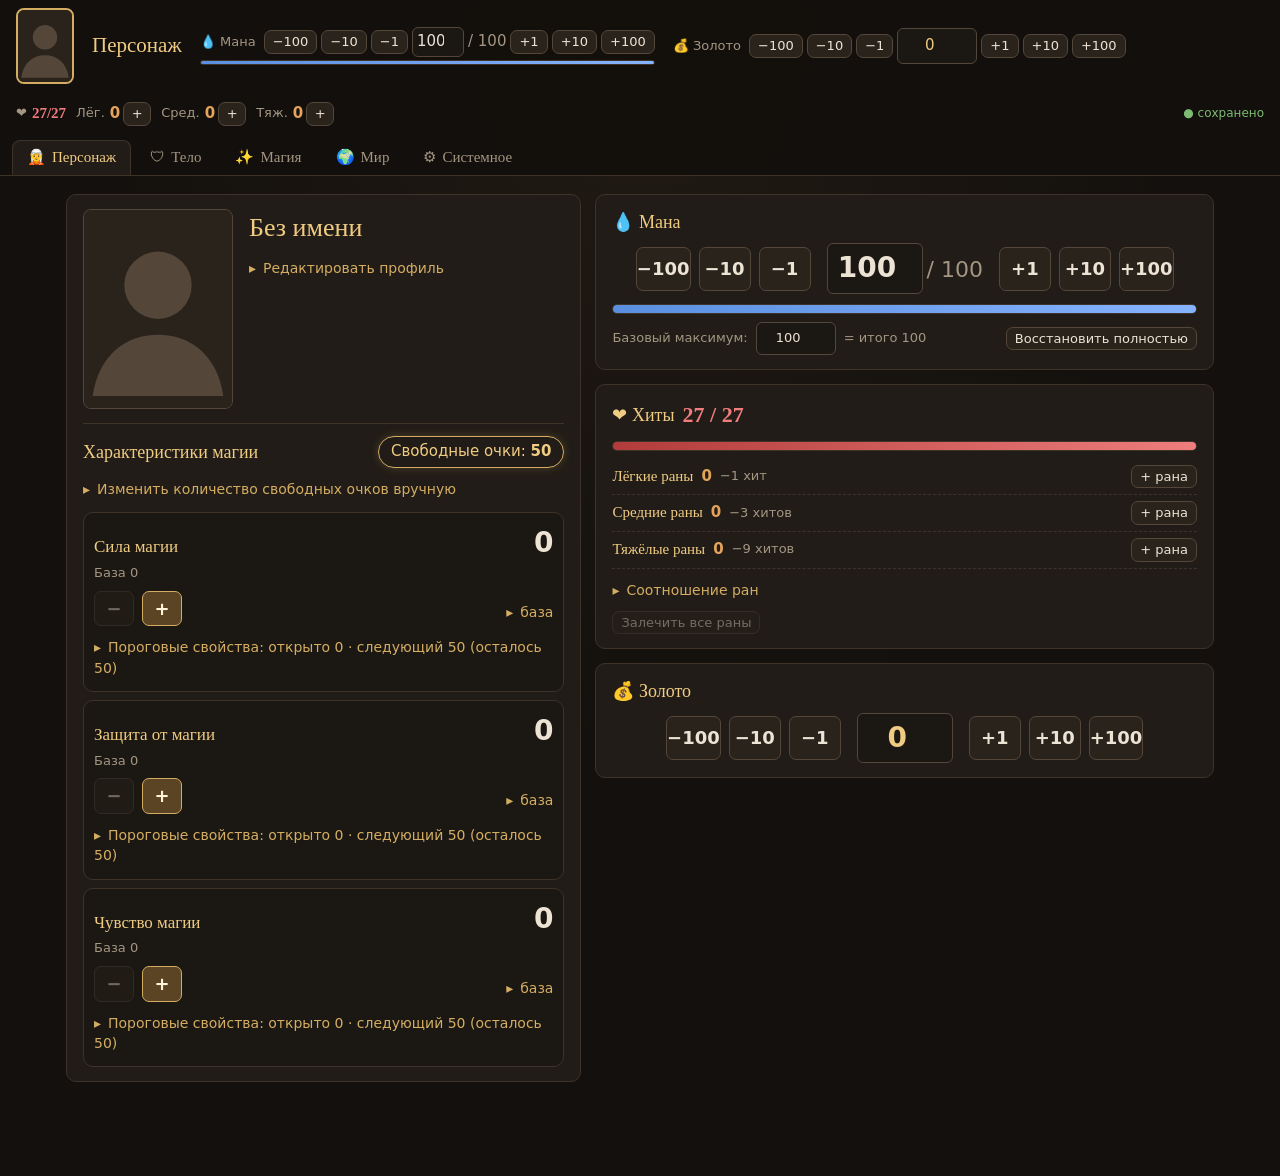
==== MagesGleb/index.html @ f66c2b51 "Add files via upload" ====
<!DOCTYPE html>
<html lang="ru">
<head>
<meta charset="UTF-8">
<meta name="viewport" content="width=device-width, initial-scale=1">
<title>Лист персонажа</title>
<style>
:root{
  --bg:#13100d; --bg2:#1b1713; --panel:#211c17; --panel2:#2a231c; --line:#3d3328; --line2:#54473a;
  --text:#ece3d4; --muted:#a39682; --gold:#d4ad62; --gold2:#f0cc82;
  --danger:#d0614f; --ok:#7dbb72; --mana:#5a8fe0; --mana2:#86b3ff; --lock:#8c7d6a;
  --fire:#e57a3f; --water:#5aa3e6; --earth:#b8925a; --air:#a6cfe0;
  --radius:10px;
}
*{box-sizing:border-box}
html,body{margin:0;background:var(--bg);color:var(--text);font:15px/1.45 "Segoe UI",system-ui,sans-serif}
body{background:radial-gradient(ellipse at top,#221b14 0%,var(--bg) 60%) fixed}
h1,h2,h3,.panel-title,.card-title,.el-name,.brand-name{font-family:Georgia,"Times New Roman",serif}
h2,h3{margin:.2em 0 .4em;color:var(--gold2);font-weight:normal}
a{color:var(--gold2)}
button,input,select,textarea{font:inherit;color:inherit}

/* ---------- top ---------- */
#top{position:sticky;top:0;z-index:20;background:rgba(19,16,13,.96);border-bottom:1px solid var(--line);backdrop-filter:blur(4px)}
#topbar{display:flex;align-items:center;gap:18px;padding:8px 16px;flex-wrap:wrap}
.brand-name{font-size:21px;color:var(--gold2);line-height:1.1}
.brand-sub{font-size:12px;color:var(--muted)}
.mini{display:flex;align-items:center;gap:4px}
.mini .lbl{color:var(--muted);font-size:13px;margin-right:4px}
.mini-mana{flex-direction:column;align-items:stretch;gap:3px}
.mini-mana .row{gap:4px}
.save-dot{margin-left:auto;font-size:12px;color:var(--ok);transition:color .2s}
.save-dot.dirty{color:var(--gold)}
#tabs{display:flex;gap:2px;padding:0 12px;overflow-x:auto;scrollbar-width:thin}
#tabs:empty{display:none}
.nav-groups{display:flex;gap:4px;padding:6px 12px 0;flex-wrap:wrap}
.grp{display:inline-flex;align-items:center;gap:6px;background:none;border:1px solid transparent;border-radius:8px 8px 0 0;padding:6px 14px;color:var(--muted);cursor:pointer;font-size:15px;font-family:Georgia,serif}
.grp:hover{color:var(--text);background:var(--panel)}
.grp.active{color:var(--gold2);background:var(--panel);border-color:var(--line);border-bottom-color:var(--panel)}
.nav-groups.bottom{display:none}
.hdr-compact{display:none}
.tab{background:none;border:none;border-bottom:2px solid transparent;padding:8px 12px;color:var(--muted);cursor:pointer;white-space:nowrap;font-size:14px}
.tab:hover{color:var(--text)}
.tab.active{color:var(--gold2);border-bottom-color:var(--gold)}
.tab .badge{display:inline-block;margin-left:5px;background:var(--panel2);border-radius:9px;padding:0 6px;font-size:11px;color:var(--gold)}

main{max-width:1180px;margin:0 auto;padding:18px 16px 80px}

/* ---------- generic ---------- */
.panel{background:var(--panel);border:1px solid var(--line);border-radius:var(--radius);padding:14px 16px;margin-bottom:14px}
.panel-title{font-size:18px;color:var(--gold2);margin-bottom:8px}
.row{display:flex;align-items:center;gap:8px;flex-wrap:wrap}
.stack{display:flex;flex-direction:column;gap:14px}
.stack>.panel{margin-bottom:0}
.grow{flex:1 1 auto;min-width:0}
.small{font-size:13px}
.muted{color:var(--muted)}
.hint{color:var(--muted);font-size:13.5px;margin:0 0 12px;max-width:900px}
.empty{color:var(--muted);font-style:italic;padding:14px;text-align:center;border:1px dashed var(--line);border-radius:var(--radius)}
.desc{white-space:pre-wrap;margin-top:6px}
.notes{white-space:pre-wrap;margin-top:6px;color:var(--muted);font-size:13.5px}
.lock{color:var(--lock)}
.warn{color:#e3a35a}
.err{color:var(--danger)}

.btn{background:var(--panel2);border:1px solid var(--line2);border-radius:7px;padding:6px 12px;cursor:pointer;transition:background .12s,border-color .12s;line-height:1.2}
.btn:hover:not(:disabled){background:#352c23;border-color:var(--gold)}
.btn:active:not(:disabled){transform:translateY(1px)}
.btn:disabled{opacity:.4;cursor:default}
.btn.primary{background:#5b4423;border-color:var(--gold);color:#fff3da}
.btn.primary:hover:not(:disabled){background:#6f532b}
.btn.ghost{background:transparent}
.btn.danger{color:var(--danger);border-color:#6a3a32}
.btn.danger:hover:not(:disabled){border-color:var(--danger);background:#3a221d}
.btn.small{padding:3px 8px;font-size:13px}
.btn.sq{width:28px;padding:3px 0;text-align:center}
.btn.big{font-size:18px;padding:10px 0;min-width:58px;font-weight:600}
.btn.cast{font-size:15px;padding:9px 18px}
.btn.toggle{font-size:13px}
.btn.toggle.on{background:#2f3d24;border-color:var(--ok);color:#d4f0c8}

input,select,textarea{background:var(--bg2);border:1px solid var(--line2);border-radius:6px;padding:6px 8px;outline:none;max-width:100%}
input:focus,select:focus,textarea:focus{border-color:var(--gold)}
textarea{width:100%;resize:vertical;min-height:60px}
input[type=checkbox]{width:18px;height:18px;accent-color:var(--gold);margin:0;cursor:pointer}
select option:disabled{color:#7a6d5c}
.num{width:80px;text-align:center}
.lvl{display:inline-flex;align-items:center;gap:3px}
.lvl-num{width:52px;padding:3px 4px}
.search{min-width:220px;flex:0 1 320px}
.field{display:flex;flex-direction:column;gap:3px;min-width:0}
.field>.lbl{font-size:12px;color:var(--muted);text-transform:uppercase;letter-spacing:.04em}
.field input:not([type=checkbox]),.field select{width:100%}
.form{display:grid;gap:10px;margin-top:10px}
.grid2{display:grid;grid-template-columns:repeat(auto-fit,minmax(220px,1fr));gap:10px}
.grid3{display:grid;grid-template-columns:repeat(auto-fit,minmax(180px,1fr));gap:10px}
.chk{display:inline-flex;align-items:center;gap:6px;cursor:pointer;user-select:none}
.toolbar{display:flex;gap:10px;align-items:center;flex-wrap:wrap;margin-bottom:12px}

.chips{display:flex;flex-wrap:wrap;gap:5px;margin-top:6px}
.chip{display:inline-block;background:var(--panel2);border:1px solid var(--line);border-radius:12px;padding:1px 9px;font-size:12.5px;white-space:nowrap}
.chip.mod{border-color:#4e6a3e;color:#c4e3b2}
.chip.affix{border-color:#5d4a2c;color:var(--gold2)}
.chip.locked{border-color:var(--line);color:var(--lock)}
.chip.free{border-color:#5b4a7a;color:#cdbaf2}
.chip.st-active{border-color:#4e6a3e;color:#c4e3b2}
.chip.st-done{border-color:#3e5a6a;color:#b2d6e3}
.chip.st-failed{border-color:#6a3a32;color:#f0a99c}
.chip.st-paused{border-color:#6a5a32;color:#e9d18f}

.card{background:var(--panel);border:1px solid var(--line);border-radius:var(--radius);padding:11px 14px}
.card.equipped{border-color:#4e6a3e;box-shadow:inset 3px 0 0 var(--ok)}
.card.locked{opacity:.8}
.card-head{display:flex;align-items:center;gap:8px;flex-wrap:wrap}
.card-title{font-size:17px;color:var(--gold2);flex:1 1 auto;min-width:0}
.qty{color:var(--muted);font-size:14px}
.list{display:grid;gap:8px}
.sub{border-top:1px dashed var(--line);margin-top:10px;padding-top:8px;display:grid;gap:6px}
.sub-title{font-size:12px;color:var(--muted);text-transform:uppercase;letter-spacing:.04em}
.danger-row{display:flex;justify-content:flex-end;margin-top:4px}

details.fold{margin-top:8px}
details.fold>summary{cursor:pointer;color:var(--gold);font-size:14px;list-style:none;padding:3px 0;user-select:none}
details.fold>summary::before{content:"▸ ";display:inline-block;width:1em}
details.fold[open]>summary::before{content:"▾ "}
details.fold.section>summary{font-family:Georgia,serif;font-size:20px;color:var(--gold2);padding:6px 0}
details.fold.section{margin:6px 0 14px}

/* ---------- character ---------- */
.grid-char{display:grid;grid-template-columns:minmax(280px,1fr) minmax(320px,1.2fr);gap:14px;margin-bottom:14px}
.grid-char>.panel{margin-bottom:0}
.hero{display:flex;flex-direction:column;gap:14px}
.hero-top{display:flex;gap:16px;align-items:flex-start}
.hero-stats{border-top:1px solid var(--line);padding-top:12px}
.hero-stats .stat-grid{grid-template-columns:1fr;gap:8px}
.hero-stats .stat-card{padding:10px}
.hero-stats .stat-card .btn.big{min-width:40px}
.portrait{width:150px;height:200px;object-fit:cover;border-radius:8px;border:1px solid var(--line2);flex:none;background:var(--panel2)}
.hero-info{flex:1;min-width:0}
.hero-info h2{font-size:26px;margin:0}
.bio{white-space:pre-wrap;font-size:13.5px;color:#cfc4b2;margin:8px 0 0}
.big-counter{display:flex;align-items:center;justify-content:center;gap:8px;flex-wrap:wrap}
.counter-val{display:flex;align-items:baseline;gap:4px;padding:0 8px}
.big-num{width:96px;font-size:28px;font-weight:600;padding:4px;text-align:center}
.of{font-size:22px;color:var(--muted)}
.bar{height:10px;background:var(--bg2);border:1px solid var(--line);border-radius:6px;overflow:hidden;margin:10px 0 8px}
.bar>div{height:100%;background:linear-gradient(90deg,var(--mana),var(--mana2));transition:width .2s}
.bar.thin{height:5px;margin:0}
.gold-val{color:var(--gold2)}
.points{font-size:15px;padding:4px 12px;border:1px solid var(--line);border-radius:16px}
.points.has{border-color:var(--gold);color:var(--gold2);box-shadow:0 0 8px rgba(212,173,98,.25)}
.stat-grid{display:grid;grid-template-columns:repeat(auto-fit,minmax(280px,1fr));gap:12px;margin-top:10px}
.stat-card{background:var(--bg2);border:1px solid var(--line);border-radius:var(--radius);padding:12px}
.stat-head{display:flex;justify-content:space-between;align-items:baseline;gap:8px}
.stat-name{font-family:Georgia,serif;font-size:17px;color:var(--gold2)}
.stat-total{font-size:28px;font-weight:600}
.plan{color:var(--ok)}
.stat-card .btn.big{min-width:48px;padding:6px 0}
.thr-list{display:grid;gap:6px;margin-top:6px}
.thr{display:flex;gap:10px;align-items:flex-start;padding:6px 8px;border-radius:6px;background:var(--panel)}
.thr.future{opacity:.65}
.thr-badge{font-weight:600;color:var(--gold);min-width:46px}
.thr.future .thr-badge{color:var(--muted)}

/* ---------- elemental ---------- */
.el-grid{display:grid;grid-template-columns:repeat(auto-fit,minmax(340px,1fr));gap:14px}
.element{border-top:3px solid var(--c,var(--gold));margin:0}
.element .el-name{font-size:21px;color:var(--c);flex:1}
.el-fire{--c:var(--fire)} .el-water{--c:var(--water)} .el-earth{--c:var(--earth)} .el-air{--c:var(--air)}
.tier-title{font-size:12px;text-transform:uppercase;letter-spacing:.05em;color:var(--muted);margin:10px 0 4px}
.stage{border:1px solid var(--line);border-radius:8px;padding:7px 10px;margin-bottom:6px;background:var(--bg2)}
.stage.ok{border-left:3px solid var(--c,var(--ok))}
.stage.locked{opacity:.72}
.stage-head{display:flex;align-items:center;gap:7px;flex-wrap:wrap}
.stage-icon{width:18px;text-align:center}
.stage-lvl{display:inline-flex;align-items:center;gap:3px;color:var(--gold)}
.stage-lvl input{width:48px;padding:2px 4px;text-align:center}
.stage-lvl.unset input{border-color:#8a6a3a;background:#2c2418}

/* ---------- spells ---------- */
.combo{display:grid;grid-template-columns:repeat(auto-fit,minmax(170px,1fr));gap:10px}
.formula{display:flex;flex-wrap:wrap;align-items:center;gap:5px;margin:10px 0 4px;font-size:15px}
.formula .plus{color:var(--muted)}
.formula .q{color:var(--muted);font-style:italic}
.formula .part{padding:2px 9px;border-radius:12px;background:var(--panel2);border:1px solid var(--line2)}
.formula .part.el{border-color:var(--c);color:var(--c)}
.formula .part.locked{color:var(--lock);border-style:dashed}
.formula.big{font-size:17px}
.cost{color:var(--mana2);font-weight:600;white-space:nowrap}
.uses{color:var(--muted);font-size:13px}
.spell .row.actions{margin-top:8px}
.untested-eq{font-size:17px;color:var(--text);line-height:1.6}
.untested-eq .eq-affix{color:var(--gold2);font-weight:700}
.untested-eq .plus{color:var(--muted)}
.tested .untested-eq .eq-affix{color:var(--ok)}

/* ---------- experience ---------- */
.exp-item{display:grid;grid-template-columns:auto 1fr;gap:4px 12px;align-items:center;padding:10px 12px;border:1px solid var(--line);border-radius:var(--radius);background:var(--panel);margin-bottom:8px}
.exp-item.checked{border-color:#4e6a3e;background:#1f251a}
.exp-item input[type=checkbox]{width:24px;height:24px}
.exp-item .exp-text{font-size:15.5px;cursor:pointer}
.exp-item .exp-note{grid-column:2}
.exp-item .exp-note input{width:100%;font-size:13px;padding:4px 8px}

/* ---------- npc ---------- */
.npc-grid{display:grid;grid-template-columns:repeat(auto-fill,minmax(300px,1fr));gap:10px}
.npc{background:var(--panel);border:1px solid var(--line);border-radius:var(--radius);padding:10px 12px}
.npc.open{grid-column:1/-1}
.npc-top{display:flex;gap:12px}
.npc-img{width:64px;height:64px;object-fit:cover;border-radius:8px;border:1px solid var(--line2);flex:none;background:var(--panel2)}
.npc.open .npc-img{width:120px;height:120px}
.npc-name{font-family:Georgia,serif;font-size:17px;color:var(--gold2)}
.npc .chips{margin-top:3px}
.rel-link{background:none;border:none;color:var(--gold2);text-decoration:underline dotted;cursor:pointer;padding:0}
.flash{animation:flash 1.4s}
@keyframes flash{0%{box-shadow:0 0 0 3px var(--gold)}100%{box-shadow:0 0 0 0 transparent}}

/* ---------- toasts ---------- */
#toasts{position:fixed;bottom:18px;right:18px;display:flex;flex-direction:column;gap:6px;z-index:50;pointer-events:none}
.toast{background:var(--panel2);border:1px solid var(--line2);border-left:4px solid var(--gold);padding:8px 14px;border-radius:7px;box-shadow:0 4px 18px rgba(0,0,0,.5);transition:opacity .4s,transform .4s}
.toast.error{border-left-color:var(--danger)}
.toast.ok{border-left-color:var(--ok)}
.toast.hide{opacity:0;transform:translateY(8px)}

/* ---------- header portrait ---------- */
.top-portrait{width:58px;height:76px;object-fit:cover;object-position:top;border-radius:8px;border:2px solid var(--gold);cursor:pointer;
  background:var(--panel2);transition:transform .2s,box-shadow .2s;transform-origin:top left;position:relative;z-index:30}
.top-portrait:hover{transform:scale(3.2);box-shadow:0 10px 40px rgba(0,0,0,.8)}
.btn.big{min-width:52px}

/* ---------- tags ---------- */
.tags{display:flex;flex-wrap:wrap;gap:5px;align-items:center;background:var(--bg2);border:1px solid var(--line2);border-radius:6px;padding:4px 6px}
.tags input{border:none;background:transparent;padding:3px 2px;min-width:90px;flex:1}
.chip.tag{display:inline-flex;align-items:center;gap:4px}
.chip .x{background:none;border:none;color:var(--muted);cursor:pointer;padding:0 0 0 2px;font-size:14px;line-height:1}
.chip .x:hover{color:var(--danger)}
.chip.link{cursor:pointer;color:var(--gold2);border-color:#5d4a2c}
.chip.link:hover{border-color:var(--gold);background:#352c23}

/* ---------- free affixes / elements ---------- */
.free-grid{display:grid;grid-template-columns:repeat(auto-fill,minmax(190px,1fr));gap:4px 10px}
.free-item{padding:3px 6px;border-radius:6px}
.free-item.on{background:#2a2238;color:#ddd0f7}
.element.unlearned{opacity:.7;border-top-color:var(--line2)}
.element.unlearned .el-name{color:var(--muted)}

/* ---------- untested ---------- */
.combo-card{padding:8px 12px}
.hidden-combo{opacity:.55}

/* ---------- quests ---------- */
.quest{border-left:3px solid var(--line2)}
.quest.q-active{border-left-color:var(--gold)}
.quest.q-planned{border-left-color:#7d8fb0}
.quest.q-done{border-left-color:var(--ok);opacity:.75}
.quest.q-failed{border-left-color:var(--danger);opacity:.7}
.quest.q-paused{border-left-color:#8c7d6a;opacity:.85}
.steps{display:grid;gap:3px;margin-top:8px}
.step.done{color:var(--muted);text-decoration:line-through}
.step-input{font-size:13px;padding:3px 8px;width:260px;background:transparent;border-style:dashed}

/* ---------- geography ---------- */
.seg{display:inline-flex;gap:2px}
.crumbs{margin:-4px 0 10px;font-size:14px}
.crumb{background:none;border:none;color:var(--gold2);cursor:pointer;padding:2px 4px;border-radius:4px}
.crumb:hover{background:var(--panel2)}
.geo-panel{padding:8px}
.geo-svg{width:100%;height:auto;display:block;background:radial-gradient(ellipse at center,#221c16,#17130f);border-radius:8px;touch-action:none;user-select:none}
.geo-svg .edge{stroke:#b49a6a;stroke-width:2.5;opacity:.75}
.geo-svg .edge.inner{stroke:#7d8fb0;stroke-dasharray:7 6;stroke-width:2}
.geo-svg .node{cursor:grab}
.geo-svg .node rect{stroke-width:2}
.geo-svg .node text{fill:var(--text);font-size:15px;font-family:Georgia,serif;pointer-events:none}
.geo-svg .node .ntype,.geo-svg .ntype{fill:var(--muted);font-size:11px;font-family:"Segoe UI",sans-serif}
.geo-svg .node .ninner{fill:var(--gold);font-size:11px;font-family:"Segoe UI",sans-serif}
.geo-svg .stack-shadow{fill:#1b1713;stroke-width:1.5;opacity:.8}
.geo-svg .node.selected rect:not(.stack-shadow){stroke:var(--gold2);stroke-width:3.5}
.geo-svg .node.from rect:not(.stack-shadow){stroke:var(--ok);stroke-width:4}
.geo-svg.linking .node{cursor:crosshair}
.geo-legend{padding:6px 4px 0}
.card.featured{border-color:var(--gold)}

/* ---------- transformations ---------- */
.transform-box{margin-top:10px;padding:8px 12px;border:1px dashed #5b4a7a;border-radius:8px;background:#1e1a26;display:grid;gap:6px}
.transform-ok{color:#ddd0f7}
.chain{color:#cdbaf2;margin-top:4px}
.origin .formula{display:inline-flex;margin:0 0 0 4px;font-size:13px}
.formula .part.consumed{color:var(--muted);border-style:dashed}
.formula .part.affix{font-weight:600}
.transform-line{display:flex;flex-wrap:wrap;align-items:baseline;gap:6px;margin:4px 0 0 18px;padding-left:10px;border-left:2px solid #5b4a7a}
.transform-line .untested-eq{font-size:15.5px;flex:0 1 auto}
.tr-mark{color:#cdbaf2;font-weight:600}
.has-transform{border-color:#5b4a7a}
.eq-spent{color:var(--muted)}
.req-text{color:var(--gold2)}
.rules{display:grid;gap:8px}
.rule{align-items:flex-start}

/* ---------- thumbnails ---------- */
.thumb{width:46px;height:46px;object-fit:cover;border-radius:7px;border:1px solid var(--line2);flex:none;background:var(--panel2);
  transition:transform .2s,box-shadow .2s;transform-origin:left center;position:relative;z-index:2}
.thumb:hover{transform:scale(3.5);box-shadow:0 8px 30px rgba(0,0,0,.8);z-index:10}
.formula .affs{color:var(--muted)}

/* ---------- health ---------- */
.track{padding:6px 0;border-bottom:1px dashed var(--line)}
.track:last-of-type{border-bottom:none}
.track-head{display:flex;align-items:center;gap:8px}
.track-name{font-family:Georgia,serif;color:var(--gold2)}
.track-val{font-weight:700}
.track-val.pool{color:#ef7d7d}
.track-val.wound{color:#e3a35a}
.pips{display:flex;flex-wrap:wrap;gap:5px;margin-top:5px}
.pip{width:28px;height:28px;border-radius:6px;border:1px solid var(--line2);background:var(--bg2);cursor:pointer;
  font-size:15px;line-height:1;color:#4a3e33;padding:0}
.pips.pool .pip.on{color:#ef5f5f;border-color:#8a3a3a;background:#2c1a1a}
.pips.wound .pip.on{color:#f0b56a;border-color:#8a6a3a;background:#2c2418}
.pip:hover{border-color:var(--gold)}
.mini-health{gap:10px;flex-wrap:wrap}
.mini-track{display:inline-flex;align-items:center;gap:3px}
.mini-track .lbl{margin-right:2px}

/* ---------- dice ---------- */
.dice-panel{display:grid;gap:12px}
.dice-buttons{display:flex;flex-wrap:wrap;gap:8px}
.die-btn{font-size:18px;font-weight:600;min-width:76px;padding:12px 10px}
.dice-expr{font-size:16px}
.presets .preset{display:inline-flex;align-items:center;gap:2px}
.presets .x{background:none;border:none;color:var(--muted);cursor:pointer;font-size:15px}
.presets .x:hover{color:var(--danger)}
.dice-result{display:flex;gap:18px;align-items:center;border-color:var(--gold)}
.dice-total{font-size:54px;font-weight:700;color:var(--gold2);min-width:90px;text-align:center;font-family:Georgia,serif}
.dice-break{display:flex;flex-wrap:wrap;align-items:center;gap:4px;margin-top:4px}
.die{display:inline-block;min-width:26px;padding:2px 6px;text-align:center;border:1px solid var(--line2);border-radius:6px;background:var(--bg2);font-weight:600}
.die.max{color:var(--ok);border-color:var(--ok)}
.die.min{color:var(--danger);border-color:#6a3a32}
.die.dropped{opacity:.4;text-decoration:line-through}
.roll-row{display:flex;align-items:center;gap:10px;flex-wrap:wrap;padding:6px 12px}
.roll-total{font-size:20px;color:var(--gold2);min-width:40px}

/* ---------- wounds & experience log ---------- */
.wounds{display:grid;gap:4px;margin-top:6px}
.wound{flex-wrap:nowrap}
.wound input{font-size:13.5px;padding:4px 8px}
.wound-n{color:#f0b56a;font-size:13px;min-width:34px}
.exp-note .row{flex-wrap:nowrap}
.exp-note .row input{flex:1;width:auto}
.exp-similar:empty{display:none}
.exp-similar{margin-top:4px}
.xp-log{display:grid;gap:3px;margin-top:4px}
.xp-entry input{font-size:13px;padding:3px 8px;background:transparent}

/* ---------- hits & cost ---------- */
.hp-bar>div{background:linear-gradient(90deg,#b23b3b,#ef7d7d)}
.hp-bar.dead{border-color:var(--danger)}
.hp-val{font-size:22px;font-weight:700;color:#ef7d7d;font-family:Georgia,serif}
.hp-val.small-hp{font-size:15px}
.hp-val.dead{color:var(--muted);text-decoration:line-through}
.wound-n.light{color:#e9d18f}
.wound-n.medium{color:#f0b56a}
.wound-n.heavy{color:#ef7d7d}
.cost-box{margin-top:10px;padding:8px 12px;border:1px solid var(--line);border-radius:8px;background:var(--bg2)}
.big-cost{font-size:20px}
.mult-grid{display:flex;flex-wrap:wrap;gap:8px}
.mult-cell{display:flex;flex-direction:column;gap:2px;padding:6px 10px;border:1px solid var(--line);border-radius:8px;background:var(--bg2)}

/* ---------- chronicle ---------- */
.chr-when{font-size:13px;color:var(--gold);border:1px solid #5d4a2c;border-radius:12px;padding:1px 10px;white-space:nowrap}
.chr-text{line-height:1.6}
.mention{background:none;border:none;padding:0;font:inherit;cursor:pointer;text-decoration:underline dotted;text-underline-offset:3px}
.mention-npc{color:#9fd0ff}
.mention-loc{color:#a8dca0}
.mention-faction{color:#e0b4f0}
.mention:hover{text-decoration-style:solid}

/* ---------- groups & storage ---------- */
.npc.group{border-color:#5b4a7a}
.npc.group .npc-name{color:#e0c8f7}
.kind-mark{font-size:15px}
.chip.group-count{border-color:#5b4a7a;color:#e0c8f7}
.chip.link.group-link{border-color:#5b4a7a;color:#e0c8f7}
.members{display:flex;flex-wrap:wrap;gap:6px}
.member{display:inline-flex;align-items:center;gap:6px;background:var(--bg2);border:1px solid var(--line2);border-radius:20px;padding:2px 10px 2px 2px;cursor:pointer;color:var(--text)}
.member:hover{border-color:var(--gold)}
.member img{width:26px;height:26px;border-radius:50%;object-fit:cover}
.orphan-row{margin:-4px 0 10px;display:flex;flex-wrap:wrap;gap:5px;align-items:center}
.chip .x.add{color:var(--ok);font-weight:700}
.storage-bar>div{background:linear-gradient(90deg,#4e8a46,#7dbb72)}
.storage-bar.half>div{background:linear-gradient(90deg,#a07a32,#e3a35a)}
.storage-bar.full>div{background:linear-gradient(90deg,#9a3a2e,#d0614f)}

.chr-year{font-family:Georgia,serif;font-size:20px;color:var(--gold2);margin:10px 0 0;padding-bottom:2px;border-bottom:1px solid var(--line)}
.chr-year.undated{color:var(--muted);font-size:16px}
.chr-when.bad{border-color:#6a3a32;color:#e3a35a}

.exp-item.need-note{border-color:#8a6a3a}
.exp-item.need-note .exp-note input:not(.grow){border-color:#e3a35a;background:#2c2418}

.geo-wrap{position:relative}
.geo-zoom{position:absolute;top:8px;right:8px;display:flex;flex-direction:column;gap:4px}
.geo-zoom .btn{background:rgba(42,35,28,.9)}
.geo-svg{cursor:grab;aspect-ratio:1000/560}
.geo-svg.panning{cursor:grabbing}

/* ---------- territories ---------- */
.geo-svg .terr{fill-opacity:.17}
.geo-svg .terr.none{fill-opacity:.1}
.geo-svg .terr-hatch{opacity:.38}
.geo-svg .terr-border{stroke:#e8dcc0;stroke-width:2.5;stroke-opacity:.55;stroke-dasharray:9 5}
.geo-svg .terr-edge{stroke-width:2;stroke-opacity:.5}
.geo-svg .node rect.node-base{fill:#1b1713;stroke:none}
.geo-svg .node rect.node-face{fill-opacity:.32;stroke-width:2}
.geo-svg .node.disputed rect.node-face{stroke-dasharray:6 3}
.geo-svg .node.selected rect.node-face{stroke:var(--gold2);stroke-width:3.5}
.geo-svg .node.from rect.node-face{stroke:var(--ok);stroke-width:4}
.geo-legend-box{position:absolute;left:8px;bottom:8px;background:rgba(27,23,19,.88);border:1px solid var(--line);border-radius:8px;padding:6px 10px;font-size:12.5px;display:grid;gap:3px;max-height:45%;overflow:auto}
.leg-row{display:flex;align-items:center;gap:6px}
.leg-row.link{cursor:pointer}
.leg-row.link:hover{color:var(--gold2)}
.leg-sw{display:inline-block;width:12px;height:12px;border-radius:3px;flex:none}
.leg-sw.hatch{background:repeating-linear-gradient(45deg,#c9a45c 0 3px,#5a8fe0 3px 6px)}
.owner-line{margin:4px 0}

/* ---------- duplicates ---------- */
.dup-list{display:grid;gap:12px}
.dup-pair{border:1px dashed #8a6a3a;border-radius:var(--radius);padding:8px;background:rgba(227,163,90,.04)}
.dup-head{display:flex;align-items:center;gap:6px;flex-wrap:wrap;margin-bottom:8px;font-size:15px}
.dup-head mark{background:rgba(227,163,90,.35);color:inherit;border-radius:3px;padding:0 1px}
.dup-cards{display:grid;grid-template-columns:1fr 1fr;gap:8px;align-items:start}
.dup-cards .npc.open{grid-column:auto}

.aka{font-family:"Segoe UI",sans-serif;font-size:12.5px;color:var(--muted);font-weight:normal}

.mention-missing{text-decoration:underline wavy #d0614f;text-underline-offset:3px;cursor:help}

/* ---------- help ---------- */
.help-btn{font-weight:700;color:var(--gold2);border-color:#5d4a2c}
.help-section.current{border-color:var(--gold)}
.help-body{line-height:1.6;max-width:860px}
.help-body h4{margin:14px 0 4px;color:var(--gold2);font-family:Georgia,serif;font-weight:normal;font-size:16px}
.help-body p{margin:6px 0}
.help-body code{background:var(--bg2);border:1px solid var(--line2);border-radius:4px;padding:1px 6px;font-family:Consolas,monospace;font-size:13.5px;color:#f0d8a8}
.help-rule{padding:8px 12px;border-left:3px solid var(--gold);background:rgba(212,173,98,.08);border-radius:4px;margin:6px 0}
.help-table{border-collapse:collapse;margin:8px 0;font-size:14px}
.help-table th,.help-table td{border:1px solid var(--line);padding:5px 10px;text-align:left;vertical-align:top}
.help-table th{color:var(--muted);font-weight:normal}
.mention-npc,.mention-loc,.mention-faction{text-decoration:underline dotted;text-underline-offset:3px}
.scheme-grid{display:grid;grid-template-columns:repeat(auto-fill,minmax(150px,1fr));gap:10px;margin-top:8px}
.scheme-thumb{display:flex;flex-direction:column;gap:4px;align-items:center;background:var(--bg2);border:1px solid var(--line2);border-radius:8px;padding:6px;cursor:zoom-in;color:var(--text)}
.scheme-thumb:hover{border-color:var(--gold)}
.scheme-thumb img{width:100%;height:180px;object-fit:cover;object-position:top;border-radius:5px}
.lightbox{position:fixed;inset:0;z-index:100;background:rgba(8,6,4,.92);overflow:auto;cursor:zoom-out;display:flex;flex-direction:column;align-items:center;padding:14px}
.lightbox-head{color:var(--gold2);font-family:Georgia,serif;font-size:18px;margin-bottom:10px}
.lightbox img{max-width:min(900px,96vw);height:auto;border-radius:8px;box-shadow:0 10px 40px rgba(0,0,0,.7)}

.parts-info{margin:4px 0 0;padding:6px 10px;border-left:2px solid #5d4a2c;color:#d8cdb8;display:grid;gap:2px}

/* ---------- geo search ---------- */
.geo-search{position:relative}
.geo-search-input{min-width:240px}
.geo-search-list{position:absolute;top:calc(100% + 4px);left:0;z-index:45;min-width:320px;max-height:360px;overflow:auto;background:var(--panel2);border:1px solid var(--line2);border-radius:8px;box-shadow:0 8px 24px rgba(0,0,0,.6);display:grid}
.geo-search-item{display:block;text-align:left;background:none;border:none;border-bottom:1px solid var(--line);padding:6px 10px;color:var(--text);cursor:pointer}
.geo-search-item:hover{background:#352c23}
.geo-svg .node.dim{opacity:.28}
.geo-svg .node.match rect.node-face{stroke:#fff;stroke-width:3.5}
.geo-svg .node.found rect.node-face{animation:nodeFound 1.6s ease-out}
@keyframes nodeFound{0%{stroke:#fff;stroke-width:9}100%{stroke-width:2}}

/* ---------- combos ---------- */
.card.spell-combo{border-left:3px solid #5b4a7a}
.combo-steps{display:flex;flex-wrap:wrap;align-items:center;gap:6px;margin-top:6px}
.combo-step{background:var(--bg2);border:1px solid var(--line2);border-radius:14px;padding:2px 10px;font-size:14px}
.combo-step.broken{border-style:dashed;color:var(--warn,#e3a35a)}
.combo-arrow{color:var(--muted)}

@media (max-width:760px){
  /* телефон: группы — панелью внизу экрана, шапка — только значения */
  .nav-groups.top{display:none}
  .nav-groups.bottom{display:flex;position:fixed;left:0;right:0;bottom:0;z-index:40;padding:4px 2px calc(4px + env(safe-area-inset-bottom));
    background:rgba(19,16,13,.97);border-top:1px solid var(--line);justify-content:space-around;flex-wrap:nowrap;gap:0}
  .nav-groups.bottom .grp{flex-direction:column;gap:1px;padding:4px 6px;font-size:11px;font-family:"Segoe UI",sans-serif;border:none;border-radius:8px;flex:1}
  .nav-groups.bottom .grp .ico{font-size:21px}
  .nav-groups.bottom .grp.active{background:var(--panel2)}
  main{padding-bottom:90px}
  #toasts{bottom:78px;right:10px;left:10px}
  #topbar{gap:8px;padding:6px 10px;flex-wrap:nowrap}
  #topbar .mini,#topbar .brand-sub,#topbar .save-dot{display:none}
  .top-portrait{width:38px;height:48px}
  .top-portrait:hover{transform:none;box-shadow:none}
  .brand-name{font-size:17px}
  .hdr-compact{display:flex;flex-wrap:wrap;gap:4px 12px;font-size:14px;margin-left:auto;justify-content:flex-end}
  .hc-hp{color:#ef7d7d;font-weight:700}
  .hc-hp.dead{color:var(--muted);text-decoration:line-through}
  .hc-wounds{color:#f0b56a}
  .hc-mana{color:var(--mana2);font-weight:700}
  .hc-gold{color:var(--gold2)}
  .dup-cards{grid-template-columns:1fr}
  .grid-char{grid-template-columns:1fr}
  .hero-top{flex-direction:column}
  .portrait{width:100%;height:260px}
  #topbar{gap:10px}
  .el-grid{grid-template-columns:1fr}
}
</style>
</head>
<body>
<div id="top">
  <header id="topbar"></header>
  <nav id="groups" class="nav-groups top"></nav>
  <nav id="tabs"></nav>
</div>
<main id="view"></main>
<nav id="groups-bottom" class="nav-groups bottom"></nav>
<div id="toasts"></div>

<script>
'use strict';

/* =====================================================================
   STATE — константы, справочники, состояние по умолчанию
   ===================================================================== */
const APP_VERSION = 6;
const STORAGE_KEY = 'gleb-mages-rpg-state';
const BACKUP_KEY = 'gleb-mages-rpg-backups';
// прежние ключи: данные из них один раз переносятся на новые
const LEGACY_KEYS = { [STORAGE_KEY]: 'kaitlyn-rpg-state', [BACKUP_KEY]: 'kaitlyn-rpg-backups' };
const FILE_PREFIX = 'gleb-mages-rpg';
const MAX_BACKUPS = 10;
const THRESHOLD_STEP = 50;

const uid = (p = 'id') => p + '_' + (window.crypto && crypto.randomUUID
  ? crypto.randomUUID()
  : Date.now().toString(36) + Math.random().toString(36).slice(2, 10));

// Параметры персонажа. Чтобы добавить новый — добавь строку сюда и поле в defaultState().
// get/set нужны, если значение лежит не в character.stats.
const STAT_DEFS = [
  { key: 'maxMana', name: 'Максимальная мана', short: 'Макс. мана',
    get: s => s.character.mana.baseMax, set: (s, v) => { s.character.mana.baseMax = v; } },
  { key: 'magicPower', name: 'Сила магии', allocatable: true, thresholds: true },
  { key: 'magicDefense', name: 'Защита от магии', allocatable: true, thresholds: true },
  { key: 'magicSense', name: 'Чувство магии', allocatable: true, thresholds: true },
];

const OPS = {
  add: { label: '+ прибавить', sign: '+' },
  sub: { label: '− отнять', sign: '−' },
  mul: { label: '× умножить', sign: '×' },
};

const EFFECT_TYPES = {
  stat: 'Модификатор параметра',
  unlockForm: 'Открывает форму',
};

const CONTRACT_STATUSES = {
  active: 'Активен', done: 'Выполнен', failed: 'Провален', paused: 'Приостановлен',
};

// Поля NPC, где может быть несколько значений
const NPC_TAG_FIELDS = ['status', 'faction', 'location'];
const toTags = v => Array.isArray(v) ? v.map(x => String(x).trim()).filter(Boolean)
  : String(v || '').split(',').map(x => x.trim()).filter(Boolean);

const QUEST_KINDS = { quest: 'Квест', goal: 'Цель', try: 'Хочу попробовать', idea: 'Идея' };
const QUEST_STATUSES = { active: 'В процессе', planned: 'Запланировано', done: 'Выполнено', failed: 'Провалено', paused: 'Отложено' };
const QUEST_FINISHED = ['done', 'failed'];

const TIERS = {
  linear: 'Линейное развитие',
  advanced: 'Продвинутые формы',
  master: 'Мастерская форма',
  extra: 'Дополнительные направления',
};

const ELEMENT_ICON = { fire: '🔥', water: '💧', earth: '⛰', air: '🌪' };

const LINK_TYPES = {
  element: 'Стихия (по уровню)',
  stage: 'Ступень стихии',
  form: 'Форма',
  free: 'Свободный аффикс',
};

const EXPERIENCE_ITEMS = [
  ['studiedOrTaughtMagic', 'Изучал магию или обучал магии.'],
  ['spiritualPracticeOrEntities', 'Использовал духовные практики или общался с потусторонними сущностями.'],
  ['learnedOrExperiencedNewMagic', 'Узнал что-то новое о магии или находился под новым магическим воздействием.'],
  ['defeatedEnemyOrUsedMagicCreatively', 'Сразил значимого врага магией или использовал магию оригинальным способом.'],
  ['contactedPowerPlaceOrArtifact', 'Контактировал с могущественным местом силы или артефактом.'],
  ['exhaustedMana', 'Полностью исчерпал свой магический запас.'],
];


// Стартовые данные по схемам стихий (с картинок). Всё редактируется в приложении.
// n — название, t — ярус, lvl — с какого уровня стихии ступень открывается сама,
// from — из какой ступени растёт, a — аффиксы, req — что требуется для открытия.
const ELEMENT_SEED = [
  { id: 'fire', name: 'Огонь', description: 'Стихия роста. Огонь по своей природе стремится расти, распространяться и становиться сильнее.', stages: [
    { n: 'Огонь', t: 'linear', lvl: 1, a: ['Рост'] },
    { n: 'Яростное пламя', t: 'linear', lvl: 2, from: 'Огонь', a: ['Рост', 'Поджог'], req: 'Рост ×2' },
    { n: 'Истинное пламя', t: 'linear', lvl: 3, from: 'Яростное пламя', a: ['Рост', 'Ускорение'], req: 'Рост ×1, Укрепление ×1', d: 'Открывает продвинутые формы.' },
    { n: 'Чистое пламя', t: 'advanced', from: 'Истинное пламя', a: ['Рост', 'Ускорение', 'Поджог'], req: 'Рост ×1, Укрепление ×1, Ускорение ×1' },
    { n: 'Дым', t: 'advanced', from: 'Истинное пламя', a: ['Сокрытие', 'Удушение'], req: 'Энтропия ×2, Рост ×1' },
    { n: 'Жар', t: 'advanced', from: 'Истинное пламя', a: ['Прозрачность', 'Пробивание'], req: 'Пробивание ×3' },
    { n: 'Свет', t: 'advanced', from: 'Истинное пламя', a: ['Моментальный', 'Очищение'], req: 'Ускорение ×3' },
    { n: 'Пепел', t: 'advanced', from: 'Истинное пламя', a: ['Заряд', 'Укрепление'], req: 'Энтропия ×1, Укрепление ×1, Заряд ×1' },
    { n: 'Плазма', t: 'master', a: ['Плазменная Энтропия', 'Плазменное Пробивание', 'Независимость'], req: 'Великое Укрепление, Великое Ускорение, Великий Рост' },
  ]},
  { id: 'water', name: 'Вода', description: 'Стихия управления. Вода принимает форму и подчиняет себе окружающую среду.', stages: [
    { n: 'Вода', t: 'linear', lvl: 1, a: ['Управление'] },
    { n: 'Лёд', t: 'advanced', from: 'Вода', a: ['Укрепление'], req: 'Укрепление ×2' },
    { n: 'Пар', t: 'advanced', from: 'Вода', a: ['Заряд', 'Рост'], req: 'Ускорение ×1, Рост ×1' },
    { n: 'Древний лёд', t: 'advanced', from: 'Лёд', a: ['Укрепление', 'Преломление'], req: 'Укрепление ×3, Заряд ×1, Управление ×2' },
    { n: 'Кислота', t: 'advanced', from: 'Вода', a: ['Энтропия', 'Коррозия'], req: 'Энтропия ×2, Управление ×2, Деление ×2' },
    { n: 'Кровь', t: 'advanced', from: 'Вода', a: ['Пробивание', 'Восстановление'], req: 'Управление ×5, Пробивание ×5' },
    { n: 'Вечный лёд', t: 'master', a: ['Вечный Заряд', 'Моментальная Заморозка', 'Неподвижность'], req: 'Великое Укрепление, Великий Заряд, Великое Управление', d: 'Парадоксальная форма воды: время останавливается, материя застывает в абсолютной неподвижности.' },
    { n: 'Глубинная Вода', t: 'extra', d: 'Истинный вид воды.' },
    { n: 'Вода Нимф', t: 'extra', d: 'Истинный вид воды.' },
    { n: 'Первичный Океан', t: 'extra', d: 'Истинный вид воды.' },
    { n: 'Колдовская Вода', t: 'extra', d: 'Специальный вид воды.' },
    { n: 'Мёртвая Вода', t: 'extra', d: 'Специальный вид воды.' },
    { n: 'Священная Вода', t: 'extra', d: 'Специальный вид воды.' },
  ]},
  { id: 'earth', name: 'Земля', description: 'Стихия укрепления. Земля укрепляет структуру материи: чем прочнее связи между частицами, тем совершеннее материал.', stages: [
    { n: 'Земля', t: 'linear', lvl: 1, a: ['Укрепление'] },
    { n: 'Камень', t: 'linear', lvl: 2, from: 'Земля', a: ['Прочность'] },
    { n: 'Гранит', t: 'linear', lvl: 3, from: 'Камень', a: ['Прочность', 'Пробивание'] },
    { n: 'Базальт', t: 'linear', lvl: 4, from: 'Гранит', a: ['Укрепление', 'Заряд', 'Масса'] },
    { n: 'Песок', t: 'advanced', from: 'Камень', a: ['Деление', 'Умножение'] },
    { n: 'Магма', t: 'advanced', from: 'Гранит', a: ['Поджог', 'Заряд'] },
    { n: 'Металл', t: 'advanced', from: 'Гранит', a: ['Укрепление', 'Проводимость'] },
    { n: 'Магнетит', t: 'advanced', from: 'Базальт', a: ['Заряд', 'Притяжение', 'Проводимость'] },
    { n: 'Кристалл', t: 'advanced', from: 'Базальт', a: ['Преломление', 'Заряд', 'Укрепление'] },
    { n: 'Идеальный материал', t: 'master', from: 'Кристалл', a: ['Совершенная Структура', 'Абсолютное Укрепление', 'Независимость'] },
    { n: 'Звёздный Металл', t: 'extra', d: 'Истинный вид земли.' },
    { n: 'Сейсмическая Энергия', t: 'extra', d: 'Истинный вид земли.' },
    { n: 'Глубинный Камень', t: 'extra', d: 'Истинный вид земли.' },
    { n: 'Обсидиан', t: 'extra', d: 'Истинный вид земли.' },
    { n: 'Живой Металл', t: 'extra', d: 'Специальный вид земли.' },
    { n: 'Орихалк', t: 'extra', d: 'Специальный вид земли.' },
    { n: 'Пространственный Камень', t: 'extra', d: 'Специальный вид земли.' },
    { n: 'Тельский Камень', t: 'extra', d: 'Специальный вид земли.' },
  ]},
  { id: 'air', name: 'Воздух', description: 'Стихия ускорения. Воздух стремится к движению, скорости и переносу энергии на расстояние.', stages: [
    { n: 'Воздух', t: 'linear', lvl: 1, a: ['Ускорение'] },
    { n: 'Ураганный ветер', t: 'linear', lvl: 2, from: 'Воздух', a: ['Ускорение', 'Острота'], req: 'Ускорение ×2' },
    { n: 'Рассекающий ветер', t: 'linear', lvl: 3, from: 'Ураганный ветер', a: ['Ускорение', 'Острота'], req: 'Ускорение ×1, Острота ×1', d: 'Открывает продвинутые формы.' },
    { n: 'Пронизывающий ветер', t: 'advanced', from: 'Рассекающий ветер', a: ['Ускорение', 'Острота', 'Пробивание'], req: 'Ускорение ×1, Острота ×1, Пробивание ×1' },
    { n: 'Туман', t: 'advanced', from: 'Рассекающий ветер', a: ['Управление', 'Укрепление'], req: 'Управление ×2, Укрепление ×1' },
    { n: 'Акустика', t: 'advanced', from: 'Рассекающий ветер', a: ['Ускорение', 'Пробивание', 'Взрыв'], req: 'Ускорение ×1, Пробивание ×1, Взрыв ×1' },
    { n: 'Молния', t: 'advanced', from: 'Рассекающий ветер', a: ['Моментальный', 'Проводимость'], req: 'Ускорение ×3' },
    { n: 'Давление', t: 'advanced', from: 'Рассекающий ветер', a: ['Управление', 'Укрепление', 'Взрыв'], req: 'Управление ×1, Укрепление ×1, Взрыв ×1' },
    { n: 'Вакуум', t: 'master', from: 'Давление', a: ['Вакуумный Взрыв', 'Вакуумный Заряд', 'Независимость'], req: 'Великое Управление, Великое Укрепление, Великий Взрыв' },
  ]},
];

// «Рост ×2, Укрепление ×1» → [{affixId, count}]. getAffix(name) находит или создаёт аффикс.
function parseReqs(text, getAffix) {
  const reqs = [];
  for (const part of String(text || '').split(/[,;\n]/)) {
    const m = part.trim().match(/^(.+?)\s*(?:[×xхX*]\s*(\d+))?$/);
    if (!m || !m[1].trim()) continue;
    const a = getAffix(m[1].trim());
    const count = Number(m[2]) || 1;
    const same = reqs.find(r => r.affixId === a.id);
    if (same) same.count += count; else reqs.push({ id: uid('req'), affixId: a.id, count });
  }
  return reqs;
}

function buildDefaultMagic() {
  const affixes = [];
  const byName = {};
  const affix = name => {
    if (!byName[name]) {
      byName[name] = { id: uid('affix'), name, description: '', requirements: '', notes: '', links: [] };
      affixes.push(byName[name]);
    }
    return byName[name];
  };
  const elements = ELEMENT_SEED.map(seed => {
    const el = { id: seed.id, name: seed.name, level: 0, description: seed.description, conditions: '', stages: [] };
    const idByName = {};
    for (const s of seed.stages) {
      const st = {
        id: uid('stage'), name: s.n, tier: s.t, minLevel: s.lvl ?? null, unlocked: false,
        parentId: s.from ? idByName[s.from] || null : null, requirements: '', reqs: parseReqs(s.req, affix), description: s.d || '',
      };
      idByName[s.n] = st.id;
      el.stages.push(st);
      for (const an of s.a || []) affix(an).links.push({ id: uid('link'), type: 'stage', targetId: st.id });
    }
    return el;
  });
  affixes.sort((a, b) => a.name.localeCompare(b.name, 'ru'));
  return { elements, forms: [], affixes, rules: { ...DEFAULT_RULES } };
}

function defaultState() {
  return {
    version: APP_VERSION,
    character: {
      name: '',
      title: '',
      portrait: '',
      bio: '',
      mana: { current: 100, baseMax: 100 },
      gold: 0,
      stats: { magicPower: 0, magicDefense: 0, magicSense: 0 },
      freeStatPoints: 50,
      statThresholds: [],
      health: {
        light: { items: [] },
        medium: { items: [] },
        heavy: { items: [] },
        lightPerMedium: 3,
        mediumPerHeavy: 3,
        heavyToDeath: 3,
      },
    },
    disciplines: [],
    inventory: [],
    arcaneSpells: [],
    elementalMagic: buildDefaultMagic(),
    spellbook: [],
    untestedCombinations: [],
    experience: { items: EXPERIENCE_ITEMS.map(([id, text]) => ({ id, text, checked: false, note: '', log: [] })) },
    npcs: [],
    geography: { locations: [], links: [], types: [...LOC_TYPES] },
    quests: [],
    chronicle: [],
    combos: [],
    notDuplicates: [],
    dice: { history: [], presets: [] },
    ui: { tab: 'character', lastTab: {} },
  };
}

let state;

// Временное состояние интерфейса (не сохраняется)
const ui = {
  editing: new Set(),
  open: {},
  pending: {},
  search: {},
  filters: {
    npc: { faction: '', status: '', location: '' }, affixType: '', equippedOnly: false,
    untested: { tested: false, hidden: false, inBook: false },
    quests: { kind: '', status: '', hideFinished: true },
  },
  geo: { scope: null, mode: 'level', selected: null, linking: false, linkFrom: null },
  npcExpanded: new Set(),
  draft: emptyDraft(),
};

/* =====================================================================
   STORAGE — загрузка, сохранение, миграции, резервные копии
   ===================================================================== */
// Миграции: ключ — версия, из которой мигрируем.
const MIGRATIONS = {
  // v1 → v2: уровень 0 = стихия не изучена (ступени сдвигаются на +1),
  // у NPC статус/фракция/место стали списками, появились география и квесты.
  1: s => {
    for (const el of s.elementalMagic?.elements || [])
      for (const st of el.stages || [])
        if (st.minLevel !== null && st.minLevel !== undefined && st.minLevel !== '') st.minLevel = Number(st.minLevel) + 1;
    for (const n of s.npcs || []) for (const k of NPC_TAG_FIELDS) n[k] = toTags(n[k]);
    s.version = 2;
    return s;
  },
  // v2 → v3: требования ступеней из текста в список «аффикс × количество», правила превращений
  2: s => {
    const em = s.elementalMagic;
    const getAffix = name => {
      let a = em.affixes.find(x => x.name.trim().toLowerCase() === name.toLowerCase());
      if (!a) { a = { id: uid('affix'), name, description: '', requirements: '', notes: '', links: [] }; em.affixes.push(a); }
      return a;
    };
    for (const el of em.elements) for (const st of el.stages || []) {
      if (!st.reqs) { st.reqs = parseReqs(st.requirements, getAffix); st.requirements = ''; }
      if (st.name === 'Идеальный материал' && !st.parentId) st.parentId = el.stages.find(x => x.name === 'Кристалл')?.id || null;
    }
    s.version = 3;
    return s;
  },
  // v3 → v4: стихия и форма дают все свои аффиксы — выбор одного аффикса стихии/формы убран
  3: s => {
    const strip = o => {
      if (!o) return;
      delete o.elementAffixId; delete o.formAffixId;
      if (o.consumed) o.consumed = o.consumed.filter(k => k !== 'elementAffixId' && k !== 'formAffixId');
      strip(o.origin);
    };
    (s.spellbook || []).forEach(strip);
    (s.untestedCombinations || []).forEach(strip);
    s.version = 4;
    return s;
  },
  // v4 → v5: правила превращений уточнены (зашиты в код), стоимость по уровню ступени;
  // здоровье: хиты + лёгкие/средние/тяжёлые раны без максимума
  4: s => {
    const r = s.elementalMagic?.rules;
    if (r) {
      for (const k of ['elementAffixCounts', 'consume', 'refill', 'manaMultiplier', 'manaPerStep']) delete r[k];
    }
    for (const sp of s.spellbook || []) delete sp.baseCost;
    const old = s.character?.health || {};
    const items = t => Array.isArray(t?.items) ? t.items
      : Array.from({ length: Number(t?.current) || 0 }, () => ({ id: uid('wound'), text: '', date: new Date().toISOString() }));
    if (s.character) s.character.health = {
      light: { items: items(old.light) }, medium: { items: [] }, heavy: { items: items(old.heavy) },
      lightPerMedium: 3, mediumPerHeavy: 3, heavyToDeath: 4,
    };
    s.version = 5;
    return s;
  },
  // v5 → v6: уровень ступени снова считается сам; у каждой ступени свой множитель стоимости.
  // Числа, вписанные в поле «ур.», переносятся в множитель. Общая таблица множителей по уровням убрана.
  5: s => {
    for (const el of s.elementalMagic?.elements || []) for (const st of el.stages || []) {
      if (st.magicLevel !== null && st.magicLevel !== undefined && st.magicLevel !== '' && st.costMultiplier == null)
        st.costMultiplier = Number(st.magicLevel);
      delete st.magicLevel;
    }
    if (s.elementalMagic?.rules) delete s.elementalMagic.rules.levelMultipliers;
    s.version = 6;
    return s;
  },
};

function migrate(s) {
  while (s.version < APP_VERSION) {
    const m = MIGRATIONS[s.version];
    if (!m) throw new Error('Нет миграции с версии ' + s.version);
    s = m(s);
  }
  if (s.version > APP_VERSION) throw new Error(`Файл новее приложения (версия ${s.version})`);
  return normalize(s);
}

const isPlain = o => o && typeof o === 'object' && !Array.isArray(o);
function fillMissing(t, d) {
  for (const k in d) {
    if (!(k in t) || t[k] === undefined || t[k] === null && d[k] !== null) t[k] = d[k];
    else if (isPlain(t[k]) && isPlain(d[k])) fillMissing(t[k], d[k]);
  }
}

// Дозаполняет отсутствующие поля, чтобы старые/неполные сохранения не ломали интерфейс
function normalize(s) {
  const d = defaultState();
  // ранения из старого формата (только число) — до fillMissing, иначе подставится пустой список
  for (const k of ['light', 'medium', 'heavy']) {
    const t = s.character?.health?.[k];
    if (t && !Array.isArray(t.items))
      t.items = Array.from({ length: Number(t.current) || 0 }, () => ({ id: uid('wound'), text: '', date: new Date().toISOString() }));
  }
  fillMissing(s, d);
  const em = s.elementalMagic;
  for (const de of d.elementalMagic.elements)
    if (!em.elements.some(e => e.id === de.id)) em.elements.push({ ...de, stages: [] });
  for (const e of em.elements) {
    e.stages ||= [];
    e.level ??= 0;
    for (const st of e.stages) st.reqs ||= [];
  }
  em.rules = { ...DEFAULT_RULES, ...em.rules };
  for (const a of em.affixes) a.links ||= [];
  for (const f of em.forms) f.levels ||= [];
  for (const it of s.inventory) it.effects ||= [];
  for (const n of s.npcs) {
    n.kind ||= 'person';
    n.aliases = toTags(n.aliases);
    n.contracts ||= []; n.relations ||= [];
    for (const k of NPC_TAG_FIELDS) n[k] = toTags(n[k]);
  }
  {
    const ids = new Set([...s.npcs, ...s.geography.locations, ...s.inventory].map(x => x.id));
    s.notDuplicates = (s.notDuplicates || []).filter(k => k.split('|').every(id => ids.has(id)));
  }
  for (const q of s.quests) { q.steps ||= []; q.npcIds ||= []; q.locationIds ||= []; }
  s.geography.locations ||= [];
  s.geography.links ||= [];
  for (const l of s.geography.locations) { l.pos ||= {}; l.aliases = toTags(l.aliases); }
  for (const [id, text] of EXPERIENCE_ITEMS)
    if (!s.experience.items.some(i => i.id === id)) s.experience.items.push({ id, text, checked: false, note: '', log: [] });
  for (const i of s.experience.items) i.log ||= [];
  return s;
}

// Обёртки над localStorage: если браузер запрещает хранилище, лист работает без сохранения
const store = {
  ok: true,
  get(k) { try { return localStorage.getItem(k); } catch { this.fail(); return null; } },
  set(k, v) { try { localStorage.setItem(k, v); return true; } catch (e) { if (e.name === 'SecurityError') this.fail(); else throw e; return false; } },
  fail() {
    if (!this.ok) return;
    this.ok = false;
    setTimeout(() => toast('Браузер запретил localStorage — изменения не будут сохраняться. Используй экспорт JSON.', 'error'), 300);
  },
};

function moveLegacyStorage() {
  for (const [key, old] of Object.entries(LEGACY_KEYS)) {
    if (store.get(key) != null) continue;
    const val = store.get(old);
    if (val != null && store.set(key, val)) { try { localStorage.removeItem(old); } catch {} }
  }
}

function loadState() {
  moveLegacyStorage();
  const raw = store.get(STORAGE_KEY);
  if (!raw) return defaultState();
  try {
    const data = JSON.parse(raw);
    if (typeof data.version !== 'number') throw new Error('нет поля version');
    return migrate(data);
  } catch (e) {
    console.error(e);
    store.set(STORAGE_KEY + '-broken-' + Date.now(), raw);
    setTimeout(() => toast('Сохранение повреждено, загружены данные по умолчанию. Старые данные сохранены отдельно.', 'error'), 300);
    return defaultState();
  }
}

let saveTimer = null;
function saveState() {
  clearTimeout(saveTimer);
  saveTimer = null;
  try {
    store.set(STORAGE_KEY, JSON.stringify(state));
    document.getElementById('saveDot')?.classList.remove('dirty');
  } catch (e) {
    console.error(e);
    toast(e.name === 'QuotaExceededError' ? 'Хранилище браузера переполнено! Удали старые резервные копии во вкладке «Данные» и сделай экспорт JSON.' : 'Не удалось сохранить: ' + e.message, 'error');
  }
}
function saveSoon() {
  document.getElementById('saveDot')?.classList.add('dirty');
  clearTimeout(saveTimer);
  saveTimer = setTimeout(saveState, 400);
}
window.addEventListener('beforeunload', () => { if (saveTimer) saveState(); });

function commit() {
  clampMana();
  saveState();
  render();
}

function getBackups() {
  try { return JSON.parse(store.get(BACKUP_KEY) || '[]'); } catch { return []; }
}
function createBackup(label = 'Ручная копия') {
  const list = getBackups();
  list.unshift({ id: uid('bk'), date: new Date().toISOString(), label, data: JSON.stringify(state) });
  while (list.length > MAX_BACKUPS) list.pop();
  try {
    store.set(BACKUP_KEY, JSON.stringify(list));
    return true;
  } catch (e) {
    toast('Не удалось создать копию: ' + e.message, 'error');
    return false;
  }
}

function dateStamp(d = new Date()) {
  const p = n => String(n).padStart(2, '0');
  return `${d.getFullYear()}-${p(d.getMonth() + 1)}-${p(d.getDate())}`;
}
function downloadText(text, filename) {
  const blob = new Blob([text], { type: 'application/json' });
  const a = h('a', { href: URL.createObjectURL(blob), download: filename });
  document.body.append(a);
  a.click();
  setTimeout(() => { URL.revokeObjectURL(a.href); a.remove(); }, 500);
}
function exportJSON() {
  downloadText(JSON.stringify(state, null, 2), `${FILE_PREFIX}-${dateStamp()}.json`);
  toast('Файл экспортирован', 'ok');
}
function replaceState(data, label) {
  if (!isPlain(data)) throw new Error('это не объект JSON');
  if (typeof data.version !== 'number') throw new Error('в файле нет поля version');
  const migrated = migrate(data);
  createBackup(label);
  state = migrated;
  ui.editing.clear();
  ui.pending = {};
  ui.draft = emptyDraft();
  saveState();
  render();
}
function importJSONFile(file) {
  const reader = new FileReader();
  reader.onload = () => {
    let data;
    try { data = JSON.parse(reader.result); } catch (e) { toast('Файл не является корректным JSON', 'error'); return; }
    if (!isPlain(data) || typeof data.version !== 'number') { toast('В файле нет поля version — это не сохранение листа', 'error'); return; }
    if (!confirm(`Заменить текущие данные содержимым файла «${file.name}»?\nТекущее состояние будет сохранено в резервную копию.`)) return;
    try {
      replaceState(data, 'Перед импортом');
      toast('Данные импортированы', 'ok');
    } catch (e) { toast('Ошибка импорта: ' + e.message, 'error'); }
  };
  reader.readAsText(file);
}

/* =====================================================================
   CHARACTER STATS — мана, золото, характеристики, модификаторы, пороги
   ===================================================================== */
const statDef = key => STAT_DEFS.find(d => d.key === key);
function getBase(key) {
  const d = statDef(key);
  if (d?.get) return Number(d.get(state)) || 0;
  return Number(state.character.stats[key]) || 0;
}
function setBase(key, v) {
  const d = statDef(key);
  if (d?.set) d.set(state, v); else state.character.stats[key] = v;
}
function statModifiers(key) {
  const res = [];
  for (const it of state.inventory) {
    if (!it.equipped) continue;
    for (const ef of it.effects || []) if (ef.type === 'stat' && ef.stat === key) res.push({ item: it, ef });
  }
  return res;
}
// total = base + активные модификаторы (сначала +/−, потом ×)
function getTotal(key) {
  let add = 0, mul = 1;
  for (const { ef } of statModifiers(key)) {
    const v = Number(ef.value) || 0;
    if (ef.operation === 'mul') mul *= v;
    else if (ef.operation === 'sub') add -= v;
    else add += v;
  }
  return Math.floor((getBase(key) + add) * mul);
}
const opText = ef => (OPS[ef.operation]?.sign || '+') + ef.value;
const maxMana = () => Math.max(0, getTotal('maxMana'));
const clamp = (v, a, b) => Math.min(b, Math.max(a, v));
function clampMana() {
  const m = state.character.mana;
  m.current = clamp(Number(m.current) || 0, 0, maxMana());
}
function adjMana(d) {
  const m = state.character.mana;
  m.current = clamp(m.current + d, 0, maxMana());
  commit();
}
function adjGold(d) {
  state.character.gold = Math.max(0, (Number(state.character.gold) || 0) + d);
  commit();
}

const pendingTotal = () => Object.values(ui.pending).reduce((a, b) => a + b, 0);
function applyPending() {
  for (const [k, p] of Object.entries(ui.pending)) setBase(k, getBase(k) + p);
  state.character.freeStatPoints -= pendingTotal();
  ui.pending = {};
  commit();
  toast('Очки распределены', 'ok');
}

const thrKey = (stat, t) => `thr:${stat}:${t}`;
function getThr(stat, t, create) {
  const list = state.character.statThresholds;
  let r = list.find(x => x.stat === stat && x.threshold === t);
  if (!r && create) {
    r = { id: uid('thr'), stat, threshold: t, title: '', description: '' };
    list.push(r);
  }
  return r;
}

/* =====================================================================
   ELEMENTAL MAGIC — стихии, ступени, формы, доступность
   ===================================================================== */
const EM = () => state.elementalMagic;
const findElement = id => EM().elements.find(e => e.id === id);
const findForm = id => EM().forms.find(f => f.id === id);
const findAffix = id => EM().affixes.find(a => a.id === id);
function findStage(id) {
  for (const el of EM().elements) {
    const st = el.stages.find(s => s.id === id);
    if (st) return { el, st };
  }
  return null;
}
const hasMinLevel = st => st.minLevel !== null && st.minLevel !== undefined && st.minLevel !== '';
// Уровень 0 = стихия не изучена: ни она, ни её ступени недоступны
const isElementAvailable = el => (Number(el.level) || 0) >= 1;
const elementLockReason = el => isElementAvailable(el) ? '' : `${el.name} не изучена (уровень 0)`;
const isStageAvailable = (el, st) => isElementAvailable(el) && (!!st.unlocked || (hasMinLevel(st) && el.level >= Number(st.minLevel)));
function stageLockReason(el, st) {
  if (isStageAvailable(el, st)) return '';
  if (!isElementAvailable(el)) return elementLockReason(el);
  if (hasMinLevel(st)) return `требуется ${el.name} ${st.minLevel}`;
  return 'ступень не открыта';
}

const formUnlockers = id => state.inventory.filter(i => (i.effects || []).some(e => e.type === 'unlockForm' && e.targetId === id));
const isFormAvailable = f => !!f.known || formUnlockers(f.id).some(i => i.equipped);
function formLockReason(f) {
  if (isFormAvailable(f)) return '';
  const u = formUnlockers(f.id);
  return u.length ? 'нужен предмет: ' + u.map(i => i.name).join(' / ') : 'форма не изучена';
}

/* =====================================================================
   AFFIXES — единый справочник и связи
   ===================================================================== */
function newLink(type, targetId = '') {
  const l = { id: uid('link'), type };
  if (type !== 'free') l.targetId = targetId;
  if (type === 'element' || type === 'form') l.minLevel = 0;
  return l;
}
function linkStatus(l) {
  switch (l.type) {
    case 'element': {
      const el = findElement(l.targetId);
      if (!el) return { ok: false, reason: 'стихия не указана' };
      const need = Math.max(1, Number(l.minLevel) || 0);
      return el.level >= need ? { ok: true } : { ok: false, reason: `требуется ${el.name} ${need}` };
    }
    case 'stage': {
      const r = findStage(l.targetId);
      if (!r) return { ok: false, reason: 'ступень не найдена' };
      if (isStageAvailable(r.el, r.st)) return { ok: true };
      return { ok: false, reason: `требуется ступень «${r.st.name}»` + (hasMinLevel(r.st) ? ` (${r.el.name} ${r.st.minLevel})` : '') };
    }
    case 'form': {
      const f = findForm(l.targetId);
      if (!f) return { ok: false, reason: 'форма не найдена' };
      if (!isFormAvailable(f)) return { ok: false, reason: `форма «${f.name}»: ${formLockReason(f)}` };
      const need = Number(l.minLevel) || 0;
      return f.level >= need ? { ok: true } : { ok: false, reason: `требуется ${f.name} ${need}` };
    }
    case 'free': return { ok: true };
  }
  return { ok: false, reason: 'неизвестная связь' };
}
function linkLabel(l) {
  switch (l.type) {
    case 'element': { const el = findElement(l.targetId); return `${el ? el.name : '?'}${l.minLevel ? ' ≥ ' + l.minLevel : ''}`; }
    case 'stage': { const r = findStage(l.targetId); return r ? `${r.el.name}: ${r.st.name}` : 'ступень удалена'; }
    case 'form': { const f = findForm(l.targetId); return `Форма: ${f ? f.name : '?'}${l.minLevel ? ' ≥ ' + l.minLevel : ''}`; }
    case 'free': return 'Свободный';
  }
  return '?';
}
const affixesForTarget = (type, id) => EM().affixes.filter(a => a.links.some(l => l.type === type && l.targetId === id));
const affName = id => findAffix(id)?.name;
// подсказка при наведении: описание аффикса (если есть)
const affTip = id => { const a = findAffix(id); return a ? a.name + (a.description?.trim() ? ' — ' + a.description.trim() : '') : ''; };

// Строит вариант для селекта из набора подходящих связей аффикса
function optionFromLinks(a, links) {
  const st = links.map(linkStatus);
  const ok = st.some(s => s.ok);
  return { id: a.id, label: a.name, locked: !ok, reason: ok ? '' : st[0].reason };
}
const sortOpts = arr => arr.sort((a, b) => (a.locked - b.locked) || a.label.localeCompare(b.label, 'ru'));

function freeAffixOptions() {
  return sortOpts(EM().affixes.filter(a => a.links.some(l => l.type === 'free')).map(a => ({ id: a.id, label: a.name })));
}

/* =====================================================================
   SPELLBOOK — структура заклинания, конструктор, применение
   Стихия даёт ВСЕ аффиксы своей ступени, форма — ВСЕ свои аффиксы.
   Выбираются: стихия, ступень, форма и свободные аффиксы.
   ===================================================================== */
// Правила (уточнены у мастера): при превращении аффиксы тратятся, потраченные ячейки не заполняются заново,
// аффиксы самой стихии в требования не засчитываются.
// Настраиваемое (вкладка «Стихийная магия»): число ячеек свободных аффиксов и множители стоимости по уровню ступени.
const DEFAULT_RULES = {
  freeSlots: 1,                                        // ячеек свободных аффиксов (может вырасти по ходу игры)
};
const rules = () => EM().rules;

// Ключи ячеек свободных аффиксов: freeAffixId, freeAffixId2, freeAffixId3…
const freeKey = i => i ? 'freeAffixId' + (i + 1) : 'freeAffixId';
const freeKeys = () => Array.from({ length: Math.max(1, Number(rules().freeSlots) || 1) }, (_, i) => freeKey(i));

// Учитывает ступени, полученные превращением в этом заклинании (obj.chain)
const stageOkFor = (d, el, st) => isStageAvailable(el, st) || !!d.chain?.includes(st.id);

// Самая «высокая» доступная ступень линейного развития — подставляется при выборе стихии
function defaultStage(el) {
  const avail = el.stages.filter(st => isStageAvailable(el, st));
  const linear = avail.filter(st => st.tier === 'linear' && hasMinLevel(st)).sort((a, b) => b.minLevel - a.minLevel);
  return (linear[0] || avail[0])?.id || null;
}

// Все аффиксы ступени (плюс аффиксы, привязанные к стихии по уровню)
function elementAffixesOf(obj) {
  const el = findElement(obj.elementId);
  if (!el || !obj.stageId) return [];
  return EM().affixes.filter(a => a.links.some(l =>
    (l.type === 'stage' && l.targetId === obj.stageId) ||
    (l.type === 'element' && l.targetId === el.id && linkStatus(l).ok))).sort(byName).map(a => a.id);
}
// Все аффиксы формы, доступные по её уровню. Потраченные превращением (obj.consumedForm) исключаются.
function formAffixesOf(obj, includeConsumed) {
  const f = findForm(obj.formId);
  if (!f) return [];
  const ids = EM().affixes.filter(a => a.links.some(l => l.type === 'form' && l.targetId === f.id && f.level >= (Number(l.minLevel) || 0)))
    .sort(byName).map(a => a.id);
  if (includeConsumed) return ids;
  const spent = [...(obj.consumedForm || [])];
  return ids.filter(id => { const i = spent.indexOf(id); if (i < 0) return true; spent.splice(i, 1); return false; });
}

// «Стена (ур. 1) — Укрепление, Быстрая»: в выпадающем списке сразу видно, что даёт форма или ступень
const withAffixes = (label, ids) => ids.length ? label + ' — ' + ids.map(affName).filter(Boolean).join(', ') : label;

// Выбираемые части заклинания. Если правила изменятся — правится этот список.
function spellParts() {
  return [
    { key: 'elementId', label: 'Стихия', css: 'el',
      options: () => EM().elements.map(e => ({ id: e.id, label: `${ELEMENT_ICON[e.id] || ''} ${e.name} (ур. ${e.level})`,
        locked: !isElementAvailable(e), reason: elementLockReason(e) })),
      name: id => findElement(id)?.name },
    { key: 'stageId', label: 'Ступень стихии', deps: ['elementId'],
      options: d => {
        const el = findElement(d.elementId);
        if (!el) return [];
        return el.stages.map(st => ({ id: st.id, label: withAffixes(st.name, stageAffixIds(st.id)), locked: !stageOkFor(d, el, st), reason: stageLockReason(el, st) }));
      },
      name: id => findStage(id)?.st.name },
    { key: 'formId', label: 'Форма',
      options: () => sortOpts(EM().forms.map(f => ({ id: f.id, label: withAffixes(`${f.name} (ур. ${f.level})`, formAffixesOf({ formId: f.id })), locked: !isFormAvailable(f), reason: formLockReason(f) }))),
      name: id => findForm(id)?.name },
    ...freeKeys().map((key, i) => ({ key, label: 'Свободный аффикс' + (i ? ' ' + (i + 1) : ''), affix: true, free: true,
      options: freeAffixOptions, name: affName })),
  ];
}
const comboFields = () => spellParts().map(p => p.key);
const partByKey = k => spellParts().find(p => p.key === k);

function emptyDraft() {
  return { elementId: null, stageId: null, formId: null, freeAffixId: null, image: '',
    name: '', manaCost: 0, description: '', notes: '' };
}

function resetDependents(obj, changedKey) {
  for (const p of spellParts()) {
    if (!p.deps || !p.deps.includes(changedKey) || !obj[p.key]) continue;
    if (!p.options(obj).some(o => o.id === obj[p.key])) { obj[p.key] = null; resetDependents(obj, p.key); }
  }
}

const isConsumed = (obj, key) => !!obj.consumed?.includes(key);

function spellIssues(obj) {
  const issues = [];
  for (const p of spellParts()) {
    const v = obj[p.key];
    if (!v) {
      if (!p.optional && !isConsumed(obj, p.key)) issues.push({ kind: 'missing', text: `не выбрано: ${p.label.toLowerCase()}` });
      continue;
    }
    const opt = p.options(obj).find(o => o.id === v);
    if (!opt) issues.push({ kind: 'broken', text: `${p.label}: ${p.name(v) ? '«' + p.name(v) + '» больше не связан' : 'объект удалён'}` });
    else if (opt.locked) issues.push({ kind: 'locked', text: `🔒 ${p.label} «${p.name(v)}»: ${opt.reason}` });
  }
  return issues;
}

function partView(p, obj) {
  const v = obj[p.key];
  if (!v) return isConsumed(obj, p.key) ? h('span', { class: 'part consumed', title: p.label + ' — потрачен' }, '—') : null;
  const name = p.name(v) || '(удалено)';
  const opt = p.options(obj).find(o => o.id === v);
  const cls = 'part' + (p.css === 'el' ? ' el el-' + v : '') + (p.affix ? ' affix' : '') + (opt && opt.locked ? ' locked' : '');
  const desc = p.affix ? findAffix(v)?.description : p.key === 'formId' ? findForm(v)?.description : '';
  return h('span', { class: cls, title: p.label + (opt && opt.locked ? ' — ' + opt.reason : '') + (desc?.trim() ? '\n' + desc.trim() : '') },
    (p.css === 'el' ? (ELEMENT_ICON[v] || '') + ' ' : '') + name);
}

// Аффиксы формы с отметкой потраченных — для отображения
function formAffixView(obj) {
  const spent = [...(obj.consumedForm || [])];
  return formAffixesOf(obj, true).map(id => {
    const i = spent.indexOf(id);
    if (i >= 0) { spent.splice(i, 1); return { id, spent: true }; }
    return { id, spent: false };
  });
}

function spellFormula(obj, big) {
  const q = () => h('span', { class: 'q' }, '?');
  const affs = list => list.length ? h('span', { class: 'affs' }, '(', list.map((x, i) => [i ? ', ' : '',
    x.spent ? h('span', { class: 'part consumed', title: affName(x.id) + ' — потрачен' }, '—') : h('span', { class: 'part affix', title: affTip(x.id) }, affName(x.id))]), ')') : null;
  const out = [partView(partByKey('elementId'), obj) || q()];
  if (obj.stageId) out.push(h('span', { class: 'muted small' }, '›'), partView(partByKey('stageId'), obj));
  out.push(affs(elementAffixesOf(obj).map(id => ({ id }))));
  out.push(h('span', { class: 'plus' }, '+'), partView(partByKey('formId'), obj) || q(), affs(formAffixView(obj)));
  for (const k of freeKeys()) out.push(h('span', { class: 'plus' }, '+'), partView(partByKey(k), obj) || q());
  return h('div', { class: 'formula' + (big ? ' big' : '') }, out);
}

function autoSpellName(obj) {
  const n = [findStage(obj.stageId)?.st.name || findElement(obj.elementId)?.name, findForm(obj.formId)?.name,
    ...freeKeys().map(k => affName(obj[k]))].filter(Boolean);
  return n.length ? n.join(' ') : 'Безымянное заклинание';
}

/* ---------- превращения ---------- */
// Аффиксы, засчитываемые в требования, в порядке траты: свободные → формы (аффиксы стихии не считаются)
function affixSlots(obj) {
  const slots = [];
  for (const k of freeKeys()) if (obj[k]) slots.push({ kind: 'free', key: k, affixId: obj[k] });
  for (const id of formAffixesOf(obj)) slots.push({ kind: 'form', affixId: id });
  return slots;
}

// Какие дочерние ступени текущей можно получить и чего не хватает до остальных
function transformCheck(obj) {
  const res = { possible: [], missing: [] };
  if (!obj.elementId || !obj.stageId) return res;
  const r = findStage(obj.stageId);
  if (!r || r.el.id !== obj.elementId) return res;
  const slots = affixSlots(obj);
  for (const st of r.el.stages.filter(s => s.parentId === obj.stageId && (s.reqs || []).length)) {
    const pool = slots.slice(), consume = [], missing = [];
    for (const q of st.reqs) {
      let need = Math.max(1, Number(q.count) || 1);
      for (let i = 0; i < pool.length && need > 0;) {
        if (pool[i].affixId === q.affixId) { consume.push(pool[i]); pool.splice(i, 1); need--; } else i++;
      }
      if (need > 0) missing.push({ affixId: q.affixId, n: need });
    }
    if (missing.length) res.missing.push({ stage: st, missing });
    else res.possible.push({ stage: st, consume });
  }
  return res;
}

const stageAffixIds = stageId => affixesForTarget('stage', stageId).sort(byName).map(a => a.id);
const snapshotParts = obj => Object.fromEntries(comboFields().map(k => [k, obj[k] || null]));

function applyTransform(obj, opt) {
  if (!obj.chain?.length) {
    obj.origin = snapshotParts(obj);
    obj.chain = [obj.stageId];
  }
  obj.chain.push(opt.stage.id);
  obj.stageId = opt.stage.id;
  for (const s of opt.consume) {
    if (s.kind === 'free') { obj[s.key] = null; obj.consumed = [...new Set([...(obj.consumed || []), s.key])]; }
    if (s.kind === 'form') obj.consumedForm = [...(obj.consumedForm || []), s.affixId];
  }
}
function clearTransform(obj) {
  delete obj.chain; delete obj.origin; delete obj.consumed; delete obj.consumedForm;
}
function undoTransform(obj) {
  if (obj.origin) Object.assign(obj, obj.origin);
  clearTransform(obj);
}

// Случайная цепочка превращений (для непроверенных комбинаций)
const pick = arr => arr[Math.floor(Math.random() * arr.length)];
function randomTransform(combo) {
  const obj = { ...combo };
  for (let step = 0; step < 6; step++) {
    const c = transformCheck(obj);
    if (!c.possible.length) break;
    applyTransform(obj, pick(c.possible));
  }
  return obj.chain ? obj : null;
}

function chainText(obj) {
  return (obj.chain || []).map(id => findStage(id)?.st.name || '?').join(' → ');
}
/* ---------- уровень ступени и стоимость ---------- */
// Уровень ступени — число шагов от стартовой ступени (Вода 1, Лёд 2, Древний лёд 3, Кровь 2). Считается сам.
function stageLevel(el, st, seen = new Set()) {
  if (seen.has(st.id)) return null;
  seen.add(st.id);
  const parent = st.parentId && el.stages.find(s => s.id === st.parentId);
  if (parent) { const p = stageLevel(el, parent, seen); return p == null ? null : p + 1; }
  return st.tier === 'linear' ? 1 : null; // стартовая ступень; у мастерских без «родителя» уровень неизвестен
}
// Множитель стоимости — свой у каждой ступени, задаётся вручную (Кровь ×8, Древний лёд ×4…)
const stageMultiplier = st => st.costMultiplier === null || st.costMultiplier === undefined || st.costMultiplier === '' ? null : Number(st.costMultiplier);
function magicLevelOf(obj) {
  const r = findStage(obj.stageId);
  return r ? stageLevel(r.el, r.st) : null;
}
// Все аффиксы заклинания, кроме потраченных на превращение
const spellAffixCount = obj => elementAffixesOf(obj).length + formAffixesOf(obj).length + freeKeys().filter(k => obj[k]).length;
// Расчёт стоимости: { cost, count, level, mult } или { error }
function costCalc(obj) {
  if (!obj.stageId) return { error: 'выбери ступень стихии' };
  const r = findStage(obj.stageId), count = spellAffixCount(obj);
  if (!r) return { error: 'ступень удалена', count };
  const level = stageLevel(r.el, r.st), mult = stageMultiplier(r.st), stage = r.st.name;
  if (mult == null) return { error: `у ступени «${stage}» не задан множитель (вкладка «Стихийная магия», поле × в строке ступени)`, count, level, stage };
  return { cost: Math.round(count * mult), count, level, mult, stage };
}
// Итоговая стоимость: своя (если включена) или расчётная; у тайных заклинаний — указанная
function spellCost(s) {
  if (s.costManual || !s.stageId) return Math.max(0, Number(s.manaCost) || 0);
  const c = costCalc(s);
  return c.cost ?? Math.max(0, Number(s.manaCost) || 0);
}
const costText = c => c.error ? c.error : `${c.count} аффикс. × ${c.mult} (множитель ступени «${c.stage}») = ${c.cost}`;
const reqText = reqs => (reqs || []).map(q => `${affName(q.affixId) || '?'} ×${q.count}`).join(', ');
const missingText = list => list.map(m => `${affName(m.affixId) || '?'} ×${m.n}`).join(', ');
const consumeText = list => list.map(s => affName(s.affixId)).join(', ');

function castSpell(spell) {
  const cost = spellCost(spell);
  const m = state.character.mana;
  if (m.current < cost) { toast('Недостаточно маны', 'error'); return; }
  m.current -= cost;
  spell.uses = (spell.uses || 0) + 1;
  commit();
  toast(`${spell.name || 'Заклинание'}: −${cost} маны`, 'ok');
}

function saveDraftToBook() {
  const d = ui.draft;
  if (!spellParts().some(p => d[p.key])) { toast('Выбери хотя бы одну часть заклинания', 'error'); return; }
  const spell = { id: uid('spell'), uses: 0, createdAt: new Date().toISOString(), ...JSON.parse(JSON.stringify(d)) };
  spell.name = d.name.trim() || autoSpellName(d);
  state.spellbook.push(spell);
  ui.draft = emptyDraft();
  commit();
  toast('Сохранено в книгу заклинаний', 'ok');
}

/* =====================================================================
   UI — помощники построения DOM
   ===================================================================== */
function h(tag, props, ...kids) {
  const el = document.createElement(tag);
  let value;
  if (props) for (const k in props) {
    const v = props[k];
    if (v == null || v === false) continue;
    if (k === 'class') el.className = v;
    else if (k === 'style') el.style.cssText = v;
    else if (k.startsWith('on') && typeof v === 'function') el.addEventListener(k.slice(2).toLowerCase(), v);
    else if (k === 'value') value = v;
    else if (k === 'checked' || k === 'disabled' || k === 'open') el[k] = true;
    else el.setAttribute(k, v === true ? '' : v);
  }
  for (const c of kids.flat(Infinity)) if (c != null && c !== false) el.append(c instanceof Node ? c : document.createTextNode(String(c)));
  if (value !== undefined) el.value = value;
  return el;
}
const btn = (label, fn, cls = '', disabled = false, title = null) =>
  h('button', { type: 'button', class: 'btn ' + cls, disabled, title, onclick: fn }, label);
const chip = (text, cls = '', title = null) => h('span', { class: 'chip ' + cls, title }, text);
const field = (label, ctrl, cls = '') => h('label', { class: 'field ' + cls }, h('span', { class: 'lbl' }, label), ctrl);
const toolbar = (...kids) => h('div', { class: 'toolbar' }, ...kids);
const has = (q, ...s) => s.some(x => String(x || '').toLowerCase().includes(q));
const byName = (a, b) => (a.name || '').localeCompare(b.name || '', 'ru');

function txt(obj, key, o = {}) {
  return h(o.multi ? 'textarea' : 'input', {
    class: o.class, placeholder: o.placeholder, rows: o.multi ? (o.rows || 3) : null, list: o.list,
    'data-name-for': o.nameFor,
    value: obj[key] ?? '',
    oninput: e => { obj[key] = e.target.value; saveSoon(); },
  });
}
function num(obj, key, o = {}) {
  return h('input', {
    type: 'number', class: 'num ' + (o.class || ''), step: o.step || 1, min: o.min, value: obj[key] ?? 0,
    onchange: e => {
      let n = parseFloat(String(e.target.value).replace(',', '.'));
      if (!isFinite(n)) n = o.min ?? 0;
      if (!o.float) n = Math.round(n);
      if (o.min != null) n = Math.max(o.min, n);
      if (o.max) n = Math.min(o.max(), n);
      obj[key] = n;
      (o.onChange || commit)();
    },
  });
}
function sel(value, items, onChange, cls = '') {
  const s = h('select', { class: cls, onchange: e => onChange(e.target.value) });
  const add = (parent, it) => {
    if (it.group) {
      if (!it.items.length) return;
      const g = h('optgroup', { label: it.group });
      it.items.forEach(x => add(g, x));
      parent.append(g);
      return;
    }
    const [v, l, o = {}] = it;
    parent.append(h('option', { value: v, disabled: o.disabled }, l));
  };
  items.forEach(it => add(s, it));
  s.value = value ?? '';
  return s;
}
function levelCtl(obj, key, min = 0) {
  return h('span', { class: 'lvl' },
    btn('−', () => { obj[key] = Math.max(min, (Number(obj[key]) || 0) - 1); commit(); }, 'ghost small sq', (obj[key] || 0) <= min),
    num(obj, key, { min, class: 'lvl-num' }),
    btn('+', () => { obj[key] = (Number(obj[key]) || 0) + 1; commit(); }, 'ghost small sq'));
}
function editToggle(id, cls = '') {
  const ed = ui.editing.has(id);
  return btn(ed ? '✓ Готово' : '✎', () => { ed ? ui.editing.delete(id) : ui.editing.add(id); commit(); },
    'small ' + (ed ? 'primary ' : 'ghost ') + cls, false, ed ? 'Закончить редактирование' : 'Редактировать');
}
function fold(key, summary, content, defOpen = false, cls = '') {
  const open = key in ui.open ? ui.open[key] : defOpen;
  const d = h('details', { class: 'fold ' + cls, open }, h('summary', null, summary), content);
  d.addEventListener('toggle', () => { ui.open[key] = d.open; });
  return d;
}
function removeWithConfirm(arr, obj, msg, after) {
  if (!confirm(msg)) return;
  const i = arr.indexOf(obj);
  if (i >= 0) arr.splice(i, 1);
  ui.editing.delete(obj.id);
  after && after();
  commit();
  toast('Удалено');
}
const dangerRow = (label, fn) => h('div', { class: 'danger-row' }, btn('🗑 ' + label, fn, 'danger small'));

function searchableList({ key, placeholder, items, filter, renderItem, empty, wrapCls = 'list' }) {
  const box = h('div', { class: wrapCls });
  const draw = () => {
    const q = (ui.search[key] || '').trim().toLowerCase();
    const arr = items().filter(it => !q || filter(it, q));
    box.replaceChildren(...(arr.length ? arr.map(renderItem) : [h('div', { class: 'empty' }, q ? 'Ничего не найдено.' : empty)]));
  };
  const input = h('input', { type: 'search', class: 'search', placeholder, value: ui.search[key] || '',
    oninput: e => { ui.search[key] = e.target.value; draw(); } });
  draw();
  return { input, box, draw };
}

const PLACEHOLDER = 'data:image/svg+xml;utf8,' + encodeURIComponent(
  '<svg xmlns="http://www.w3.org/2000/svg" viewBox="0 0 100 100"><rect width="100" height="100" fill="#2a231c"/>' +
  '<circle cx="50" cy="38" r="17" fill="#54473a"/><path d="M17 94c3-21 17-31 33-31s30 10 33 31z" fill="#54473a"/></svg>');
function imgFallback() { if (this.dataset.fb) return; this.dataset.fb = '1'; this.src = PLACEHOLDER; }
const thumb = src => src ? h('img', { class: 'thumb', src, alt: '', loading: 'lazy', onerror: imgFallback }) : null;

function toast(msg, kind = 'info') {
  const t = h('div', { class: 'toast ' + kind }, msg);
  document.getElementById('toasts').append(t);
  setTimeout(() => t.classList.add('hide'), 2300);
  setTimeout(() => t.remove(), 2800);
}

/* =====================================================================
   UI — шапка и вкладки
   ===================================================================== */
const TABS = [
  { id: 'character', name: 'Персонаж', render: renderCharacterTab },
  { id: 'dice', name: '🎲 Кубики', render: renderDiceTab },
  { id: 'disciplines', name: 'Дисциплины', render: renderDisciplinesTab },
  { id: 'inventory', name: 'Инвентарь', render: renderInventoryTab },
  { id: 'arcane', name: 'Тайная магия', render: renderArcaneTab },
  { id: 'elemental', name: 'Стихийная магия', render: renderElementalTab },
  { id: 'spellbook', name: 'Книга заклинаний', render: renderSpellbookTab },
  { id: 'untested', name: 'Непроверенные комбинации', render: renderUntestedTab,
    badge: untestedBadge },
  { id: 'experience', name: 'Дополнительный опыт', render: renderExperienceTab,
    badge: () => { const n = state.experience.items.filter(i => i.checked).length; return n ? n + '/' + state.experience.items.length : ''; } },
  { id: 'chronicle', name: 'Летопись', render: renderChronicleTab, badge: () => state.chronicle.length || '' },
  { id: 'quests', name: 'Квесты и планы', render: renderQuestsTab,
    badge: () => state.quests.filter(q => !QUEST_FINISHED.includes(q.status)).length || '' },
  { id: 'npc', name: 'NPC', render: renderNpcTab, badge: () => state.npcs.length || '' },
  { id: 'geo', name: 'География', render: renderGeoTab, badge: () => state.geography.locations.length || '' },
  { id: 'data', name: 'Данные', render: renderDataTab },
  { id: 'help', name: '❓ Справка', render: renderHelpTab },
  { id: 'martial', name: 'Боевое искусство', render: renderMartialTab },
];

// Группы вкладок. Нажатие на группу открывает последнюю вкладку, где была в этой группе.
const NAV = [
  { id: 'char', name: 'Персонаж', icon: '🧝', tabs: ['character'] },
  { id: 'body', name: 'Тело', icon: '🛡', tabs: ['disciplines', 'inventory', 'martial'] },
  { id: 'magic', name: 'Магия', icon: '✨', tabs: ['arcane', 'elemental', 'spellbook', 'untested'] },
  { id: 'world', name: 'Мир', icon: '🌍', tabs: ['npc', 'geo', 'chronicle', 'quests', 'experience'] },
  { id: 'system', name: 'Системное', icon: '⚙', tabs: ['data', 'help', 'dice'] },
];
const groupOf = tabId => NAV.find(g => g.tabs.includes(tabId)) || NAV[0];

function renderMartialTab(v) {
  v.append(h('section', { class: 'panel' },
    h('div', { class: 'panel-title' }, '⚔ Боевое искусство'),
    h('p', { class: 'hint' }, 'Раздел в разработке: правила уточняются у мастера.')));
}

function goTab(id) {
  state.ui.tab = id;
  saveSoon();
  render();
  window.scrollTo(0, 0);
}

// Адрес вкладки в ссылке (#npc): работают «Назад» в браузере, закладки и ссылки на нужную вкладку
function syncHash() {
  const want = '#' + state.ui.tab;
  if (location.hash === want) { ui.fromHistory = false; return; }
  try {
    if (ui.fromHistory) history.replaceState(null, '', want); else history.pushState(null, '', want);
  } catch { /* в некоторых режимах просмотра история недоступна — тогда просто без адреса */ }
  ui.fromHistory = false;
}
window.addEventListener('popstate', () => {
  const id = decodeURIComponent(location.hash.slice(1));
  if (TABS.some(t => t.id === id) && id !== state.ui.tab) {
    ui.fromHistory = true;
    state.ui.tab = id;
    saveSoon();
    render();
  }
});

function render() {
  if (!TABS.some(t => t.id === state.ui.tab)) state.ui.tab = 'character';
  (state.ui.lastTab ||= {})[groupOf(state.ui.tab).id] = state.ui.tab;
  syncHash();
  renderHeader();
  renderTabs();
  const view = document.getElementById('view');
  const tab = TABS.find(t => t.id === state.ui.tab) || TABS[0];
  view.replaceChildren();
  ui.mentionTargets = null;
  // append с разворачиванием массивов и пропуском пустых значений
  tab.render({ append: (...kids) => view.append(...kids.flat(Infinity).filter(k => k != null && k !== false)) });
  // после создания — курсор в поле названия, текст выделен, чтобы сразу печатать своё
  if (ui.focusName) {
    const el = document.querySelector(`[data-name-for="${ui.focusName}"]`);
    ui.focusName = null;
    if (el) { el.scrollIntoView({ block: 'center' }); el.focus(); el.select?.(); }
  }
}

function manaBar(thin) {
  const max = maxMana(), cur = state.character.mana.current;
  return h('div', { class: 'bar' + (thin ? ' thin' : '') }, h('div', { style: `width:${max ? (cur / max * 100) : 0}%` }));
}

// Кнопки −100 −10 −1 [поле] +1 +10 +100
const STEPS = [100, 10, 1];
function stepCounter(fn, middle, cls) {
  return [
    STEPS.map(s => btn('−' + s, () => fn(-s), cls)),
    middle,
    STEPS.slice().reverse().map(s => btn('+' + s, () => fn(s), cls)),
  ];
}

function renderHeader() {
  const c = state.character, m = c.mana;
  document.title = c.name?.trim() ? c.name.trim() + ' — лист персонажа' : 'Лист персонажа';
  document.getElementById('topbar').replaceChildren(
    h('img', { class: 'top-portrait', src: c.portrait || PLACEHOLDER, alt: '', title: 'Открыть лист персонажа',
      onerror: imgFallback, onclick: () => goTab('character') }),
    h('div', null, h('div', { class: 'brand-name' }, c.name || 'Персонаж'), h('div', { class: 'brand-sub' }, c.title || '')),
    h('div', { class: 'mini mini-mana' },
      h('div', { class: 'row' },
        h('span', { class: 'lbl' }, '💧 Мана'),
        stepCounter(adjMana, [num(m, 'current', { min: 0, max: maxMana, class: 'lvl-num' }), h('span', { class: 'muted' }, '/ ' + maxMana())], 'small')),
      manaBar(true)),
    h('div', { class: 'mini' },
      h('span', { class: 'lbl' }, '💰 Золото'),
      stepCounter(adjGold, num(c, 'gold', { min: 0, class: 'gold-val' }), 'small')),
    healthMini(),
    h('div', { class: 'hdr-compact' },
      h('span', { class: 'hc-hp' + (hits() <= 0 ? ' dead' : '') }, `❤ ${Math.max(0, hits())}/${maxHits()}`),
      WOUND_TYPES.some(t => HP()[t.key].items.length)
        ? h('span', { class: 'hc-wounds' }, WOUND_TYPES.map(t => `${t.short} ${HP()[t.key].items.length}`).join(' · ')) : null,
      h('span', { class: 'hc-mana' }, `💧 ${m.current}/${maxMana()}`),
      h('span', { class: 'hc-gold' }, `💰 ${c.gold}`)),
    h('span', { id: 'saveDot', class: 'save-dot' + (saveTimer ? ' dirty' : ''), title: 'Автосохранение' }, '● сохранено'));
}

function renderTabs() {
  const cur = groupOf(state.ui.tab);
  const groupBtn = g => h('button', { class: 'grp' + (g === cur ? ' active' : ''),
    onclick: () => goTab(g === cur ? state.ui.tab : (state.ui.lastTab?.[g.id] || g.tabs[0])), title: g.tabs.map(id => TABS.find(t => t.id === id)?.name).join(', ') },
    h('span', { class: 'ico' }, g.icon), h('span', { class: 'grp-name' }, g.name));
  document.getElementById('groups').replaceChildren(...NAV.map(groupBtn));
  document.getElementById('groups-bottom').replaceChildren(...NAV.map(groupBtn));
  // вкладки текущей группы; у группы из одной вкладки строку не показываем
  document.getElementById('tabs').replaceChildren(...(cur.tabs.length > 1 ? cur.tabs.map(id => {
    const t = TABS.find(x => x.id === id);
    if (!t) return null;
    const b = t.badge ? t.badge() : '';
    return h('button', { class: 'tab' + (state.ui.tab === t.id ? ' active' : ''), onclick: () => goTab(t.id) },
      t.name, b !== '' ? h('span', { class: 'badge' }, b) : null);
  }).filter(Boolean) : []));
}

/* =====================================================================
   UI — вкладка «Персонаж»
   ===================================================================== */
function renderCharacterTab(v) {
  const c = state.character;
  v.append(
    h('div', { class: 'grid-char' },
      h('section', { class: 'panel hero' },
        h('div', { class: 'hero-top' },
        h('img', { class: 'portrait', src: c.portrait || PLACEHOLDER, alt: c.name, onerror: imgFallback }),
        h('div', { class: 'hero-info' },
          h('h2', null, c.name || 'Без имени'),
          c.title ? h('div', { class: 'muted' }, c.title) : null,
          c.bio ? h('p', { class: 'bio' }, rich(c.bio)) : null,
          fold('char-edit', 'Редактировать профиль', h('div', { class: 'form' },
            field('Имя', txt(c, 'name')),
            field('Титул / роль', txt(c, 'title')),
            field('Портрет — путь к файлу рядом с листом или URL', txt(c, 'portrait')),
            field('Описание / внешность', txt(c, 'bio', { multi: true, rows: 6 })),
            h('div', null, btn('Обновить вид', render, 'small'))))
        )),
        statsPanel()),
      h('div', { class: 'stack' }, manaPanel(), healthPanel(), goldPanel())));
}

function manaPanel() {
  const m = state.character.mana, max = maxMana(), mods = statModifiers('maxMana');
  return h('section', { class: 'panel' },
    h('div', { class: 'panel-title' }, '💧 Мана'),
    h('div', { class: 'big-counter' },
      stepCounter(adjMana, h('div', { class: 'counter-val' }, num(m, 'current', { min: 0, max: maxMana, class: 'big-num' }), h('span', { class: 'of' }, '/ ' + max)), 'big')),
    manaBar(),
    h('div', { class: 'row small' },
      h('span', { class: 'muted' }, 'Базовый максимум:'), num(m, 'baseMax', { min: 0 }),
      mods.map(({ item, ef }) => chip(`${item.name}: ${opText(ef)}`, 'mod')),
      h('span', { class: 'muted' }, '= итого ' + max),
      h('span', { class: 'grow' }),
      btn('Восстановить полностью', () => { m.current = maxMana(); commit(); }, 'small')));
}

function goldPanel() {
  const c = state.character;
  return h('section', { class: 'panel' },
    h('div', { class: 'panel-title' }, '💰 Золото'),
    h('div', { class: 'big-counter' },
      stepCounter(adjGold, h('div', { class: 'counter-val' }, num(c, 'gold', { min: 0, class: 'big-num gold-val' })), 'big')));
}

function statsPanel() {
  const c = state.character, pt = pendingTotal(), left = c.freeStatPoints - pt;
  return h('div', { class: 'hero-stats' },
    h('div', { class: 'row' },
      h('div', { class: 'panel-title', style: 'margin:0' }, 'Характеристики магии'),
      h('span', { class: 'grow' }),
      h('span', { class: 'points' + (left > 0 ? ' has' : '') }, 'Свободные очки: ', h('b', null, left),
        pt ? h('span', { class: 'muted' }, ` (запланировано ${pt} из ${c.freeStatPoints})`) : null),
      pt ? btn('✓ Применить', applyPending, 'primary') : null,
      pt ? btn('Отменить', () => { ui.pending = {}; render(); }, 'ghost') : null),
    fold('points-edit', 'Изменить количество свободных очков вручную',
      h('div', { class: 'row small' }, 'Всего свободных очков:',
        num(c, 'freeStatPoints', { min: 0, onChange: () => { ui.pending = {}; commit(); } }))),
    h('div', { class: 'stat-grid' }, STAT_DEFS.filter(d => d.allocatable || d.thresholds).map(d => statCard(d, left))));
}

function statCard(def, left) {
  const base = getBase(def.key), p = ui.pending[def.key] || 0, total = getTotal(def.key), mods = statModifiers(def.key);
  const baseObj = { v: base };
  return h('div', { class: 'stat-card' },
    h('div', { class: 'stat-head' },
      h('span', { class: 'stat-name' }, def.name),
      h('span', { class: 'stat-total' }, total, p ? h('span', { class: 'plan' }, ' → ' + (total + p)) : null)),
    h('div', { class: 'small muted' },
      'База ', base, p ? h('span', { class: 'plan' }, ` · план +${p}`) : null,
      mods.map(({ item, ef }) => ` · ${item.name} ${opText(ef)}`)),
    def.allocatable ? h('div', { class: 'row', style: 'margin-top:8px' },
      btn('−', () => { if (p > 1) ui.pending[def.key] = p - 1; else delete ui.pending[def.key]; render(); }, 'big', p <= 0, 'Убрать запланированное очко'),
      btn('+', () => { ui.pending[def.key] = p + 1; render(); }, 'big primary', left <= 0, left <= 0 ? 'Нет свободных очков' : 'Вложить очко'),
      h('span', { class: 'grow' }),
      fold('base-' + def.key, 'база', h('div', { class: 'row small' }, 'Базовое значение:',
        num(baseObj, 'v', { min: 0, onChange: () => { setBase(def.key, baseObj.v); commit(); } }))))
      : null,
    def.thresholds ? thresholdBlock(def, total) : null);
}

function thresholdBlock(def, total) {
  const reached = Math.floor(Math.max(0, total) / THRESHOLD_STEP);
  const next = (reached + 1) * THRESHOLD_STEP;
  const defined = state.character.statThresholds.filter(t => t.stat === def.key).map(t => t.threshold);
  const maxT = Math.max(next, ...defined);
  const rows = [];
  for (let t = THRESHOLD_STEP; t <= maxT; t += THRESHOLD_STEP)
    if (t <= next || defined.includes(t)) rows.push(thrRow(def.key, t, total));
  return fold('thr-' + def.key,
    `Пороговые свойства: открыто ${reached} · следующий ${next} (осталось ${next - total})`,
    h('div', { class: 'thr-list' }, rows,
      h('div', null, btn('+ описать порог дальше', () => {
        const t = maxT + THRESHOLD_STEP;
        getThr(def.key, t, true);
        ui.editing.add(thrKey(def.key, t));
        commit();
      }, 'ghost small'))));
}

function thrRow(stat, t, total) {
  const reached = total >= t, rec = getThr(stat, t, false), key = thrKey(stat, t), ed = ui.editing.has(key);
  return h('div', { class: 'thr ' + (reached ? 'reached' : 'future') },
    h('span', { class: 'thr-badge' }, (reached ? '✦ ' : '○ ') + t),
    ed && rec
      ? h('div', { class: 'grow form', style: 'margin:0' },
          field('Название свойства', txt(rec, 'title')),
          field('Описание', txt(rec, 'description', { multi: true, rows: 2 })))
      : h('div', { class: 'grow' },
          h('b', { class: rec?.title ? '' : 'muted' }, rec?.title || (reached ? 'свойство не описано' : '—')),
          rec?.description ? h('div', { class: 'small desc', style: 'margin:2px 0 0' }, rich(rec.description)) : null,
          !reached ? h('div', { class: 'small muted' }, `осталось ${t - total}`) : null),
    btn(ed ? '✓' : '✎', () => {
      if (ed) {
        ui.editing.delete(key);
        if (rec && !rec.title.trim() && !rec.description.trim()) {
          const l = state.character.statThresholds;
          l.splice(l.indexOf(rec), 1);
        }
      } else { getThr(stat, t, true); ui.editing.add(key); }
      commit();
    }, 'ghost small sq'));
}

/* =====================================================================
   DISCIPLINES
   ===================================================================== */
function renderDisciplinesTab(v) {
  const L = searchableList({
    key: 'disc', placeholder: 'Поиск дисциплины…', items: () => state.disciplines,
    filter: (d, q) => has(q, d.name, d.description), renderItem: disciplineCard, empty: 'Дисциплин пока нет.',
  });
  v.append(toolbar(btn('+ Добавить дисциплину', () => {
    const d = { id: uid('disc'), name: 'Новая дисциплина', level: 0, description: '' };
    ui.focusName = d.id;
    state.disciplines.push(d);
    ui.editing.add(d.id);
    commit();
  }, 'primary'), L.input), L.box);
}

function disciplineCard(d) {
  const ed = ui.editing.has(d.id);
  return h('div', { class: 'card' },
    h('div', { class: 'card-head' },
      h('div', { class: 'card-title' }, d.name || 'Без названия'),
      h('span', { class: 'muted small' }, 'уровень'), levelCtl(d, 'level'), editToggle(d.id)),
    ed ? h('div', { class: 'form' },
      field('Название', txt(d, 'name', { nameFor: d.id })),
      field('Описание', txt(d, 'description', { multi: true, rows: 4 })),
      dangerRow('Удалить дисциплину', () => removeWithConfirm(state.disciplines, d, `Удалить дисциплину «${d.name}»?`)))
      : d.description ? h('div', { class: 'desc' }, rich(d.description)) : null);
}

/* =====================================================================
   ITEMS — инвентарь и модификаторы
   ===================================================================== */
function effectLabel(ef) {
  if (ef.type === 'stat') return `${statDef(ef.stat)?.short || statDef(ef.stat)?.name || ef.stat} ${opText(ef)}`;
  if (ef.type === 'unlockForm') return `Открывает форму: ${findForm(ef.targetId)?.name || '?'}`;
  return ef.type;
}

function renderInventoryTab(v) {
  const L = searchableList({
    key: 'inv', placeholder: 'Поиск предмета…',
    items: () => state.inventory.filter(i => !ui.filters.equippedOnly || i.equipped),
    filter: (i, q) => has(q, i.name, i.description, i.notes), renderItem: itemCard, empty: 'Инвентарь пуст.',
  });
  const dup = dupControls('item', state.inventory, itemCard);
  v.append(toolbar(
    btn('+ Добавить предмет', () => {
      const it = { id: uid('item'), name: 'Новый предмет', image: '', description: '', quantity: 1, equipped: false, notes: '', effects: [] };
      ui.focusName = it.id;
      state.inventory.push(it);
      ui.editing.add(it.id);
      commit();
    }, 'primary'),
    L.input,
    h('label', { class: 'chk small' }, h('input', { type: 'checkbox', checked: ui.filters.equippedOnly,
      onchange: e => { ui.filters.equippedOnly = e.target.checked; L.draw(); } }), 'только используемые'),
    dup.button), dup.view || L.box);
}

function itemCard(it) {
  const ed = ui.editing.has(it.id);
  return h('div', { class: 'card' + (it.equipped ? ' equipped' : '') },
    h('div', { class: 'card-head' },
      thumb(it.image),
      h('div', { class: 'card-title' }, it.name || 'Без названия', it.quantity !== 1 ? h('span', { class: 'qty' }, ' ×' + it.quantity) : null),
      btn(it.equipped ? '⚔ Используется' : 'Не используется', () => { it.equipped = !it.equipped; commit(); },
        'toggle' + (it.equipped ? ' on' : ''), false, 'Надеть / снять'),
      editToggle(it.id)),
    it.effects.length ? h('div', { class: 'chips' }, it.effects.map(e => chip(effectLabel(e), 'mod'))) : null,
    ed ? itemEditor(it) : [
      it.description ? h('div', { class: 'desc' }, rich(it.description)) : null,
      it.notes ? h('div', { class: 'notes' }, '📝 ', rich(it.notes)) : null]);
}

function itemEditor(it) {
  return h('div', { class: 'form' },
    h('div', { class: 'grid3' }, field('Название', txt(it, 'name', { nameFor: it.id })), field('Количество', levelCtl(it, 'quantity')),
      field('Картинка — путь или URL', txt(it, 'image', { placeholder: 'items/ring.png' }))),
    field('Описание', txt(it, 'description', { multi: true })),
    field('Заметки', txt(it, 'notes', { multi: true, rows: 2 })),
    effectsEditor(it),
    dangerRow('Удалить предмет', () => removeWithConfirm(state.inventory, it, `Удалить предмет «${it.name}»?`)));
}

function effectsEditor(it) {
  const forms = EM().forms.slice().sort(byName);
  return h('div', { class: 'sub' },
    h('div', { class: 'sub-title' }, 'Эффекты предмета (действуют, пока предмет используется)'),
    it.effects.map(ef => h('div', { class: 'row' },
      sel(ef.type, Object.entries(EFFECT_TYPES), val => {
        ef.type = val;
        if (val === 'stat') { ef.stat ??= 'maxMana'; ef.operation ??= 'add'; ef.value ??= 0; }
        else ef.targetId ??= '';
        commit();
      }),
      ef.type === 'stat' ? [
        sel(ef.stat, STAT_DEFS.map(d => [d.key, d.name]), val => { ef.stat = val; commit(); }),
        sel(ef.operation, Object.entries(OPS).map(([k, o]) => [k, o.label]), val => { ef.operation = val; commit(); }),
        num(ef, 'value', { float: true, step: 'any' }),
      ] : sel(ef.targetId || '', [['', forms.length ? '— выбери форму —' : '— сначала создай форму —'], ...forms.map(f => [f.id, f.name])],
        val => { ef.targetId = val; commit(); }),
      btn('✕', () => { it.effects.splice(it.effects.indexOf(ef), 1); commit(); }, 'ghost danger small sq', false, 'Убрать эффект'))),
    h('div', { class: 'row' },
      btn('+ модификатор параметра', () => { it.effects.push({ id: uid('eff'), type: 'stat', stat: 'maxMana', operation: 'add', value: 0 }); commit(); }, 'ghost small'),
      btn('+ открывает форму', () => { it.effects.push({ id: uid('eff'), type: 'unlockForm', targetId: '' }); commit(); }, 'ghost small')));
}

/* =====================================================================
   ARCANE MAGIC
   ===================================================================== */
function renderArcaneTab(v) {
  const L = searchableList({
    key: 'arcane', placeholder: 'Поиск заклинания…', items: () => state.arcaneSpells,
    filter: (s, q) => has(q, s.name, s.description, s.notes), renderItem: arcaneCard, empty: 'Тайных заклинаний пока нет.',
  });
  v.append(
    h('p', { class: 'hint' }, 'Тайная школа — список готовых заклинаний. Кнопка «Применить» списывает стоимость с текущей маны.'),
    toolbar(btn('+ Добавить заклинание', () => {
      const s = { id: uid('arc'), name: 'Новое заклинание', description: '', manaCost: 0, level: '', notes: '', uses: 0 };
      state.arcaneSpells.push(s);
      ui.editing.add(s.id);
      commit();
    }, 'primary'), L.input), L.box);
}

function arcaneCard(s) {
  const ed = ui.editing.has(s.id);
  return h('div', { class: 'card spell' },
    h('div', { class: 'card-head' },
      thumb(s.image),
      h('div', { class: 'card-title' }, s.name || 'Без названия'),
      s.level ? chip('Ур. ' + s.level) : null,
      h('span', { class: 'cost' }, '💧 ' + (s.manaCost || 0)),
      editToggle(s.id)),
    ed ? h('div', { class: 'form' },
      h('div', { class: 'grid3' },
        field('Название', txt(s, 'name')),
        field('Стоимость маны', num(s, 'manaCost', { min: 0 })),
        field('Уровень / сложность', txt(s, 'level', { placeholder: 'необязательно' })),
        field('Картинка — путь или URL', txt(s, 'image'))),
      field('Описание', txt(s, 'description', { multi: true, rows: 4 })),
      field('Заметки', txt(s, 'notes', { multi: true, rows: 2 })),
      dangerRow('Удалить заклинание', () => removeWithConfirm(state.arcaneSpells, s, `Удалить заклинание «${s.name}»?` + combosUsing('arcane', s.id))))
      : [s.description ? h('div', { class: 'desc' }, rich(s.description)) : null,
         s.notes ? h('div', { class: 'notes' }, '📝 ', rich(s.notes)) : null],
    h('div', { class: 'row actions' },
      btn(`✦ Применить (−${s.manaCost || 0})`, () => castSpell(s), 'primary cast'),
      s.uses ? h('span', { class: 'uses' }, `использовано ${s.uses} раз`) : null));
}

/* =====================================================================
   ELEMENTAL MAGIC — UI
   ===================================================================== */
function renderElementalTab(v) {
  const em = EM();
  v.append(
    h('p', { class: 'hint' },
      'Стихийное заклинание = стихия + аффикс стихии + форма + аффикс формы + свободный аффикс. ',
      'Уровень стихии 0 — стихия не изучена и недоступна. ',
      'Ступени стихии (Огонь → Яростное пламя → …, Дым, Плазма) — развитие самой стихии по схемам; ',
      'ступень открывается сама при нужном уровне стихии или вручную галочкой «открыта». ',
      'Формы (Стрела, Барьер…) — отдельный справочник. Все аффиксы живут в одном справочнике, а их принадлежность задаётся связями.'),
    fold('el-elements', 'Стихии', h('div', { class: 'el-grid' }, em.elements.map(elementCard)), true, 'section'),
    h('div', { id: 'free-affixes' }),
    fold('el-free', `Мои свободные аффиксы (${availableFreeAffixes().length})`, freeAffixesSection(), true, 'section'),
    fold('el-rules', '⚗ Правила превращений и стоимость', rulesPanel(), false, 'section'),
    fold('el-forms', `Формы (${em.forms.length})`, formsSection(), true, 'section'),
    fold('el-affixes', `Аффиксы — единый справочник (${em.affixes.length})`, affixesSection(), false, 'section'));
}

// Отметка «этот аффикс мне доступен как свободный» = связь типа free у аффикса
function setFree(a, on) {
  if (on && !a.links.some(l => l.type === 'free')) a.links.push(newLink('free'));
  if (!on) a.links = a.links.filter(l => l.type !== 'free');
}

function freeAffixesSection() {
  const fresh = { name: '' };
  const create = () => {
    const name = fresh.name.trim();
    if (!name) return;
    let a = EM().affixes.find(x => sameText(x.name, name));
    if (!a) { a = { id: uid('affix'), name, description: '', requirements: '', notes: '', links: [] }; EM().affixes.push(a); }
    setFree(a, true);
    commit();
  };
  const L = searchableList({
    key: 'free', placeholder: 'Найти аффикс…', wrapCls: 'free-grid',
    items: () => EM().affixes.slice().sort(byName),
    filter: (a, q) => has(q, a.name),
    renderItem: a => {
      const on = a.links.some(l => l.type === 'free');
      return h('label', { class: 'chk free-item' + (on ? ' on' : '') },
        h('input', { type: 'checkbox', checked: on, onchange: e => { setFree(a, e.target.checked); commit(); } }), a.name);
    },
    empty: 'Аффиксов нет.',
  });
  const frees = availableFreeAffixes();
  return h('div', { class: 'panel' },
    h('p', { class: 'hint', style: 'margin-bottom:8px' },
      'Отметь галочкой аффиксы, которые ты можешь использовать как свободные. Они появятся в конструкторе заклинаний ',
      'и в непроверенных комбинациях.'),
    h('div', { class: 'chips', style: 'margin-bottom:10px' }, frees.length
      ? frees.map(a => h('span', { class: 'chip free tag' }, a.name,
          h('button', { type: 'button', class: 'x', title: 'Убрать из свободных', onclick: () => { setFree(a, false); commit(); } }, '×')))
      : h('span', { class: 'small muted' }, 'Пока ни одного.')),
    toolbar(L.input,
      h('input', { placeholder: 'новый свободный аффикс', oninput: e => { fresh.name = e.target.value; }, onkeydown: e => { if (e.key === 'Enter') create(); } }),
      btn('Создать', create, 'small')),
    L.box);
}

function elementCard(el) {
  const ed = ui.editing.has(el.id), learned = isElementAvailable(el);
  const avail = el.stages.filter(st => isStageAvailable(el, st));
  return h('section', { class: 'panel element el-' + el.id + (learned ? '' : ' unlearned') },
    h('div', { class: 'card-head' },
      h('div', { class: 'el-name' }, (ELEMENT_ICON[el.id] || '') + ' ' + el.name),
      elementScheme(el.id) ? btn('?', () => showScheme(el), 'ghost small sq help-btn', false, 'Схема превращений') : null,
      h('span', { class: 'muted small' }, 'уровень'), levelCtl(el, 'level'), editToggle(el.id)),
    h('div', { class: 'small', style: 'margin-top:4px' }, learned
      ? [h('span', { class: 'muted' }, 'Доступно: '), avail.length ? avail.map(s => s.name).join(', ') : h('span', { class: 'muted' }, 'ничего')]
      : h('span', { class: 'lock' }, '🔒 Не изучена — подними уровень до 1, чтобы открыть стихию')),
    ed ? h('div', { class: 'form' },
      field('Описание', txt(el, 'description', { multi: true })),
      field('Условия повышения уровня', txt(el, 'conditions', { multi: true, placeholder: 'когда станут известны' })))
      : [el.description ? h('div', { class: 'desc small muted' }, rich(el.description)) : null,
         el.conditions ? h('div', { class: 'desc small' }, h('b', null, 'Повышение: '), rich(el.conditions)) : null],
    fold('stages-' + el.id, `Ступени и уровни (${el.stages.length})`, stagesList(el)));
}

function stagesList(el) {
  const out = [];
  for (const [tier, label] of Object.entries(TIERS)) {
    const list = el.stages.filter(s => (s.tier || 'advanced') === tier);
    if (!list.length) continue;
    out.push(h('div', { class: 'tier-title' }, label), list.map(st => stageRow(el, st)));
  }
  out.push(btn('+ ступень', () => {
    const st = { id: uid('stage'), name: 'Новая ступень', tier: 'advanced', minLevel: null, unlocked: false, parentId: null, requirements: '', reqs: [], description: '' };
    el.stages.push(st);
    ui.editing.add(st.id);
    commit();
  }, 'ghost small'));
  return h('div', null, out);
}

function stageRow(el, st) {
  const ok = isStageAvailable(el, st), ed = ui.editing.has(st.id), affs = affixesForTarget('stage', st.id);
  const parent = st.parentId ? el.stages.find(s => s.id === st.parentId) : null;
  return h('div', { class: 'stage ' + (ok ? 'ok' : 'locked') },
    h('div', { class: 'stage-head' },
      h('span', { class: 'stage-icon' }, ok ? '✦' : '🔒'),
      h('b', null, st.name),
      hasMinLevel(st) ? chip('открывается с ур. ' + st.minLevel) : null,
      chip('ур. ' + (stageLevel(el, st) ?? '?'), '', stageLevel(el, st) == null ? 'Уровень неизвестен: укажи, из какой ступени она растёт' : 'Уровень ступени — шагов от стартовой'),
      h('label', { class: 'stage-lvl small' + (stageMultiplier(st) == null ? ' unset' : ''), title: 'Множитель стоимости маны для этой ступени' },
        '💧 ×', stageMultInput(st)),
      parent ? h('span', { class: 'muted small' }, '← ' + parent.name) : null,
      h('span', { class: 'grow' }),
      h('label', { class: 'chk small', title: 'Отметить, что ступень открыта (независимо от уровня)' },
        h('input', { type: 'checkbox', checked: st.unlocked, onchange: e => { st.unlocked = e.target.checked; commit(); } }), 'открыта'),
      editToggle(st.id)),
    affs.length ? h('div', { class: 'chips' }, affs.map(a => chip(a.name, ok ? 'affix' : 'locked', affTip(a.id)))) : null,
    st.reqs?.length ? h('div', { class: 'small muted', style: 'margin-top:3px' }, 'Требуется: ', h('span', { class: 'req-text' }, reqText(st.reqs))) : null,
    st.requirements ? h('div', { class: 'small muted', style: 'margin-top:3px' }, '📝 ', rich(st.requirements)) : null,
    !ed && st.description ? h('div', { class: 'small desc', style: 'margin-top:3px' }, rich(st.description)) : null,
    ed ? stageEditor(el, st) : null);
}

// Поле «множитель стоимости» — в строке ступени и в её редакторе
function stageMultInput(st) {
  return h('input', {
    type: 'number', min: 0, step: 'any', class: 'lvl-num', placeholder: '?', value: st.costMultiplier ?? '',
    onchange: e => {
      const v = parseFloat(String(e.target.value).replace(',', '.'));
      st.costMultiplier = e.target.value === '' || !isFinite(v) ? null : Math.max(0, v);
      commit();
    },
  });
}

// Требования для превращения в эту ступень: аффикс × количество
function reqsEditor(st) {
  const all = EM().affixes.slice().sort(byName);
  return h('div', { class: 'sub' },
    h('div', { class: 'sub-title' }, 'Требуется для превращения (аффиксы в заклинании)'),
    st.reqs.length ? st.reqs.map(q => h('div', { class: 'row small' },
      sel(q.affixId, all.map(a => [a.id, a.name]), val => { q.affixId = val; commit(); }),
      '×', num(q, 'count', { min: 1, class: 'lvl-num' }),
      btn('✕', () => { st.reqs.splice(st.reqs.indexOf(q), 1); commit(); }, 'ghost danger small sq', false, 'Убрать требование')))
      : h('div', { class: 'small muted' }, 'Требований нет — превращением в эту ступень не попасть.'),
    h('div', null, sel('', [['', '+ добавить требование…'], ...all.map(a => [a.id, a.name])], val => {
      if (!val) return;
      const same = st.reqs.find(q => q.affixId === val);
      if (same) same.count++; else st.reqs.push({ id: uid('req'), affixId: val, count: 1 });
      commit();
    })));
}

function rulesPanel() {
  const r = rules();
  return h('div', { class: 'panel' },
    h('p', { class: 'hint', style: 'margin-bottom:8px' },
      'Превращение: если аффиксы формы и свободные аффиксы закрывают требования ступени, которая растёт из текущей, ',
      'стихия превращается в эту ступень — только для этого заклинания. Потраченные аффиксы становятся «—» и заново не заполняются; ',
      'аффиксы самой стихии в требования не засчитываются.'),
    h('p', { class: 'hint', style: 'margin-bottom:8px' },
      'Стоимость заклинания = число всех аффиксов (кроме потраченных) × множитель итоговой ступени (после превращения). ',
      'Множитель у каждой ступени свой — поле «💧 ×» в строке ступени. Уровень ступени (шагов от стартовой) считается сам.'),
    h('div', { class: 'rules' },
      h('label', { class: 'row rule' }, 'Ячеек свободных аффиксов сейчас:',
        num(r, 'freeSlots', { min: 1, class: 'lvl-num', onChange: () => {
          r.freeSlots = Math.min(5, r.freeSlots);
          ui.untestedSample = []; ui.untestedResults = {};
          commit();
        } }))));
}

function stageEditor(el, st) {
  return h('div', { class: 'form' },
    h('div', { class: 'grid2' },
      field('Название', txt(st, 'name')),
      field('Ярус', sel(st.tier, Object.entries(TIERS), val => { st.tier = val; commit(); })),
      field('Открывается сама с уровня стихии', h('input', {
        type: 'number', min: 0, class: 'num', placeholder: 'вручную', value: hasMinLevel(st) ? st.minLevel : '',
        onchange: e => { st.minLevel = e.target.value === '' ? null : Math.max(0, parseInt(e.target.value) || 0); commit(); } })),
      field('Множитель стоимости маны', stageMultInput(st)),
      field('Растёт из ступени', sel(st.parentId || '', [['', '—'], ...el.stages.filter(s => s !== st).map(s => [s.id, s.name])],
        val => { st.parentId = val || null; commit(); }))),
    reqsEditor(st),
    field('Заметка к условиям получения', txt(st, 'requirements', { placeholder: 'если есть что-то кроме аффиксов' })),
    field('Описание', txt(st, 'description', { multi: true, rows: 2 })),
    targetAffixEditor('stage', st.id, false),
    dangerRow('Удалить ступень', () => removeWithConfirm(el.stages, st, `Удалить ступень «${st.name}»? Связи аффиксов с ней тоже будут удалены.`, () => {
      for (const s of el.stages) if (s.parentId === st.id) s.parentId = null;
      for (const a of EM().affixes) a.links = a.links.filter(l => !(l.type === 'stage' && l.targetId === st.id));
    })));
}

// Редактор аффиксов «со стороны цели» (ступени или формы). Связи хранятся в самих аффиксах.
function targetAffixEditor(type, targetId, withLevel) {
  const linked = EM().affixes.flatMap(a => a.links.filter(l => l.type === type && l.targetId === targetId).map(l => ({ a, l })));
  const others = EM().affixes.filter(a => !linked.some(x => x.a === a)).sort(byName);
  const fresh = { name: '' };
  const create = () => {
    const name = fresh.name.trim();
    if (!name) return;
    let a = EM().affixes.find(x => x.name.toLowerCase() === name.toLowerCase());
    if (!a) { a = { id: uid('affix'), name, description: '', requirements: '', notes: '', links: [] }; EM().affixes.push(a); }
    a.links.push(newLink(type, targetId));
    commit();
  };
  return h('div', { class: 'sub' },
    h('div', { class: 'sub-title' }, 'Аффиксы'),
    linked.length ? linked.map(({ a, l }) => h('div', { class: 'row small' },
      chip(a.name, 'affix'),
      withLevel ? ['с уровня', num(l, 'minLevel', { min: 0, class: 'lvl-num' })] : null,
      btn('✕', () => { a.links.splice(a.links.indexOf(l), 1); commit(); }, 'ghost danger small sq', false, 'Отвязать')))
      : h('div', { class: 'small muted' }, 'Нет привязанных аффиксов.'),
    h('div', { class: 'row small' },
      sel('', [['', '+ привязать существующий…'], ...others.map(a => [a.id, a.name])], val => {
        if (!val) return;
        findAffix(val).links.push(newLink(type, targetId));
        commit();
      }),
      h('span', { class: 'muted' }, 'или'),
      h('input', { placeholder: 'новый аффикс', oninput: e => { fresh.name = e.target.value; },
        onkeydown: e => { if (e.key === 'Enter') create(); } }),
      btn('Создать и привязать', create, 'small')));
}

function formsSection() {
  const L = searchableList({
    key: 'forms', placeholder: 'Поиск формы…', items: () => EM().forms,
    filter: (f, q) => has(q, f.name, f.description, f.source), renderItem: formCard,
    empty: 'Форм пока нет. Добавь первую — например, «Стрела» или «Барьер».',
  });
  return h('div', null, toolbar(btn('+ Добавить форму', () => {
    const f = { id: uid('form'), name: 'Новая форма', description: '', level: 0, known: true, source: '', conditions: '', levels: [] };
    ui.focusName = f.id;
    ui.search.forms = '';
    EM().forms.push(f);
    ui.editing.add(f.id);
    commit();
  }, 'primary'), L.input), L.box);
}

function formCard(f) {
  const ok = isFormAvailable(f), ed = ui.editing.has(f.id), unl = formUnlockers(f.id);
  const linked = EM().affixes.flatMap(a => a.links.filter(l => l.type === 'form' && l.targetId === f.id).map(l => ({ a, l })));
  return h('div', { class: 'card' + (ok ? '' : ' locked') },
    h('div', { class: 'card-head' },
      h('div', { class: 'card-title' }, (ok ? '' : '🔒 ') + f.name),
      h('span', { class: 'muted small' }, 'уровень'), levelCtl(f, 'level'), editToggle(f.id)),
    h('div', { class: 'row small', style: 'margin-top:4px' },
      h('label', { class: 'chk', title: 'Форма изучена персонажем сама по себе' },
        h('input', { type: 'checkbox', checked: f.known, onchange: e => { f.known = e.target.checked; commit(); } }), 'изучена'),
      unl.map(i => chip(`${i.equipped ? '⚔' : '○'} ${i.name}`, i.equipped ? 'mod' : 'locked', i.equipped ? 'Предмет используется' : 'Предмет не используется')),
      !ok ? h('span', { class: 'lock' }, formLockReason(f)) : null,
      f.source ? h('span', { class: 'muted' }, 'Источник: ' + f.source) : null),
    linked.length ? h('div', { class: 'chips' }, linked.map(({ a, l }) =>
      chip(a.name + (l.minLevel ? ` (ур. ${l.minLevel})` : ''), linkStatus(l).ok ? 'affix' : 'locked', linkStatus(l).reason || affTip(a.id)))) : null,
    ed ? formEditor(f) : [
      f.description ? h('div', { class: 'desc' }, rich(f.description)) : null,
      f.conditions ? h('div', { class: 'desc small' }, h('b', null, 'Повышение: '), rich(f.conditions)) : null,
      f.levels.length ? fold('formlv-' + f.id, `Уровни формы (${f.levels.length})`, levelsView(f.levels, f.level)) : null]);
}

function formEditor(f) {
  return h('div', { class: 'form' },
    h('div', { class: 'grid2' }, field('Название', txt(f, 'name', { nameFor: f.id })), field('Источник получения', txt(f, 'source'))),
    field('Описание', txt(f, 'description', { multi: true })),
    field('Условия повышения уровня', txt(f, 'conditions', { multi: true, rows: 2 })),
    levelsEditor(f.levels),
    targetAffixEditor('form', f.id, true),
    dangerRow('Удалить форму', () => removeWithConfirm(EM().forms, f,
      `Удалить форму «${f.name}»? Связи аффиксов с ней будут удалены, а заклинания в книге покажут «удалено».`, () => {
        for (const a of EM().affixes) a.links = a.links.filter(l => !(l.type === 'form' && l.targetId === f.id));
      })));
}

function levelsView(levels, current) {
  return h('div', { class: 'thr-list' }, levels.slice().sort((a, b) => a.level - b.level).map(lv =>
    h('div', { class: 'thr ' + (current >= lv.level ? 'reached' : 'future') },
      h('span', { class: 'thr-badge' }, 'ур. ' + lv.level),
      h('div', { class: 'grow' },
        h('b', null, lv.name || ''), lv.description ? h('div', { class: 'small desc', style: 'margin:0' }, rich(lv.description)) : null,
        lv.conditions ? h('div', { class: 'small muted' }, 'Условия: ', rich(lv.conditions)) : null))));
}

function levelsEditor(levels) {
  return h('div', { class: 'sub' },
    h('div', { class: 'sub-title' }, 'Уровни владения'),
    levels.map(lv => h('div', { class: 'grid3' },
      field('Уровень', num(lv, 'level', { min: 0 })),
      field('Название уровня', txt(lv, 'name', { placeholder: 'необязательно' })),
      field('Условия получения', txt(lv, 'conditions')),
      field('Описание', txt(lv, 'description')),
      h('div', { style: 'align-self:end' }, btn('✕ убрать уровень', () => { levels.splice(levels.indexOf(lv), 1); commit(); }, 'ghost danger small')))),
    h('div', null, btn('+ уровень', () => {
      levels.push({ id: uid('lvl'), level: levels.length ? Math.max(...levels.map(l => l.level)) + 1 : 1, name: '', description: '', conditions: '' });
      commit();
    }, 'ghost small')));
}

function affixesSection() {
  const typeFilter = a => {
    const t = ui.filters.affixType;
    if (!t) return true;
    if (t === 'none') return !a.links.length;
    return a.links.some(l => l.type === t);
  };
  const L = searchableList({
    key: 'affixes', placeholder: 'Поиск аффикса…', items: () => EM().affixes.filter(typeFilter).sort(byName),
    filter: (a, q) => has(q, a.name, a.description, a.requirements), renderItem: affixCard, empty: 'Аффиксов нет.',
  });
  return h('div', null, toolbar(
    btn('+ Добавить аффикс', () => {
      const a = { id: uid('affix'), name: 'Новый аффикс', description: '', requirements: '', notes: '', links: [] };
      ui.focusName = a.id;
      ui.open['el-affixes'] = true;
      EM().affixes.push(a);
      ui.editing.add(a.id);
      ui.search.affixes = '';
      ui.filters.affixType = '';
      commit();
    }, 'primary'),
    L.input,
    sel(ui.filters.affixType, [['', 'все типы'], ['element', 'стихия'], ['stage', 'ступень стихии'], ['form', 'форма'], ['free', 'свободные'], ['none', 'без связей']],
      val => { ui.filters.affixType = val; L.draw(); })), L.box);
}

function affixCard(a) {
  const ed = ui.editing.has(a.id);
  return h('div', { class: 'card' },
    h('div', { class: 'card-head' },
      h('div', { class: 'card-title', style: 'font-size:15.5px' }, a.name || 'Без названия'),
      h('div', { class: 'chips', style: 'margin:0' }, a.links.map(l => {
        const s = linkStatus(l);
        return chip(linkLabel(l), l.type === 'free' ? 'free' : s.ok ? 'affix' : 'locked', s.reason || '');
      })),
      editToggle(a.id)),
    ed ? h('div', { class: 'form' },
      field('Название', txt(a, 'name', { nameFor: a.id })),
      field('Описание', txt(a, 'description', { multi: true, rows: 2 })),
      field('Требования', txt(a, 'requirements', { placeholder: 'текстом, если есть' })),
      field('Заметки', txt(a, 'notes', { multi: true, rows: 2 })),
      linksEditor(a),
      dangerRow('Удалить аффикс', () => removeWithConfirm(EM().affixes, a, `Удалить аффикс «${a.name}» из справочника? Заклинания, где он выбран, покажут «удалено», из требований ступеней он уберётся.`, () => {
        for (const el of EM().elements) for (const st of el.stages) st.reqs = st.reqs.filter(q => q.affixId !== a.id);
      })))
      : [a.description ? h('div', { class: 'desc small' }, rich(a.description)) : null,
         a.requirements ? h('div', { class: 'small muted' }, 'Требования: ', rich(a.requirements)) : null,
         a.notes ? h('div', { class: 'notes' }, '📝 ', rich(a.notes)) : null]);
}

function linksEditor(a) {
  const targetSelect = l => {
    if (l.type === 'element') return sel(l.targetId, [['', '— стихия —'], ...EM().elements.map(e => [e.id, e.name])], val => { l.targetId = val; commit(); });
    if (l.type === 'stage') return sel(l.targetId, [['', '— ступень —'], ...EM().elements.map(e => ({ group: e.name, items: e.stages.map(s => [s.id, s.name]) }))], val => { l.targetId = val; commit(); });
    if (l.type === 'form') return sel(l.targetId, [['', '— форма —'], ...EM().forms.slice().sort(byName).map(f => [f.id, f.name])], val => { l.targetId = val; commit(); });
    return null;
  };
  return h('div', { class: 'sub' },
    h('div', { class: 'sub-title' }, 'Где доступен аффикс (связи)'),
    a.links.map(l => h('div', { class: 'row small' },
      sel(l.type, Object.entries(LINK_TYPES), val => { a.links[a.links.indexOf(l)] = newLink(val); commit(); }),
      targetSelect(l),
      l.type === 'element' || l.type === 'form' ? ['мин. уровень', num(l, 'minLevel', { min: 0, class: 'lvl-num' })] : null,
      btn('✕', () => { a.links.splice(a.links.indexOf(l), 1); commit(); }, 'ghost danger small sq', false, 'Удалить связь'))),
    h('div', { class: 'row' },
      btn('+ связь', () => { a.links.push(newLink('element')); commit(); }, 'ghost small'),
      !a.links.some(l => l.type === 'free') ? btn('+ разрешить как свободный', () => { a.links.push(newLink('free')); commit(); }, 'ghost small') : null));
}

/* =====================================================================
   SPELLBOOK — UI
   ===================================================================== */
function comboSelects(obj, onChange, strict) {
  return h('div', { class: 'combo' }, spellParts().map(p => {
    const opts = p.options(obj), cur = obj[p.key] || '', spent = isConsumed(obj, p.key) && !cur;
    if (spent)
      return field(p.label, h('select', { disabled: true, title: 'Аффикс потрачен на превращение' }, h('option', null, '— потрачен —')));
    const items = [['', p.optional ? '— любая —' : '— не выбрано —'],
      ...opts.map(o => [o.id, o.locked ? `🔒 ${o.label} — ${o.reason}` : o.label, { disabled: strict && o.locked }])];
    if (cur && !opts.some(o => o.id === cur)) items.push([cur, `⚠ ${p.name(cur) || 'удалено'} (не связано)`]);
    if (!opts.length && !cur) items[0][1] = emptyPartHint(p, obj);
    return field(p.label, sel(cur, items, val => {
      obj[p.key] = val || null;
      // ручная смена стихии или ступени отменяет цепочку превращений
      if ((p.key === 'elementId' || p.key === 'stageId') && obj.chain) clearTransform(obj);
      resetDependents(obj, p.key);
      if (p.key === 'elementId' && !obj.stageId && findElement(obj.elementId)) obj.stageId = defaultStage(findElement(obj.elementId));
      onChange();
    }));
  }));
}
function emptyPartHint(p, obj) {
  if (p.key === 'formId') return '— форм ещё нет —';
  if (p.free) return '— нет свободных аффиксов —';
  if (p.key === 'stageId') return '— сначала стихия —';
  return '— пусто —';
}

function issuesView(obj) {
  const iss = spellIssues(obj);
  if (!iss.length) return null;
  return h('div', { class: 'small', style: 'margin-top:4px' }, iss.map(i =>
    h('div', { class: i.kind === 'missing' ? 'muted' : i.kind === 'locked' ? 'lock' : 'warn' }, i.kind === 'missing' ? '· ' + i.text : i.text)));
}

// Описания частей заклинания (только те, у которых описание заполнено)
function partsInfo(obj) {
  const rows = [];
  const add = (name, text) => { if (name && text?.trim()) rows.push(h('div', null, h('b', null, name), ' — ', rich(text.trim()))); };
  const seen = new Set();
  const addAff = id => { if (!id || seen.has(id)) return; seen.add(id); const a = findAffix(id); if (a) add(a.name, a.description); };
  const f = findForm(obj.formId);
  elementAffixesOf(obj).forEach(addAff);
  if (f) add('Форма «' + f.name + '»', f.description);
  formAffixesOf(obj).forEach(addAff);
  freeKeys().forEach(k => addAff(obj[k]));
  return rows.length ? h('div', { class: 'parts-info small' }, rows) : null;
}

function chainLine(obj) {
  if (!obj.chain?.length) return null;
  const lvl = magicLevelOf(obj);
  return h('div', { class: 'chain small' }, '⚗ Превращение: ', h('b', null, chainText(obj)), lvl != null ? ` · уровень ступени ${lvl}` : '');
}

// Подсказки превращений в конструкторе: что можно получить, чего не хватает
function transformPanel(d) {
  const out = [];
  if (d.chain?.length) {
    out.push(h('div', { class: 'row' }, chainLine(d), btn('↶ Отменить превращение', () => { undoTransform(d); render(); }, 'ghost small')));
  }
  if (d.elementId && !d.stageId)
    out.push(h('div', { class: 'small muted' }, 'Выбери ступень стихии — тогда будут видны возможные превращения.'));
  if (d.elementId && d.stageId) {
    const c = transformCheck(d);
    for (const opt of c.possible) {
      const affs = stageAffixIds(opt.stage.id);
      out.push(h('div', { class: 'row transform-ok' },
        h('span', null, '⚗ Можно превратить → ', h('b', null, opt.stage.name)),
        affs.length ? h('span', { class: 'affs' }, '(', affs.map((id, i) => [i ? ', ' : '', h('b', { class: 'req-text' }, affName(id))]), ')') : null,
        opt.consume.length ? h('span', { class: 'small muted' }, 'потратит: ' + consumeText(opt.consume)) : null,
        btn('Превратить', () => {
          applyTransform(d, opt);
          render();
          toast(`Превращение → ${opt.stage.name}`, 'ok');
        }, 'primary small')));
    }
    for (const m of c.missing)
      out.push(h('div', { class: 'small muted' }, `До «${m.stage.name}» не хватает: `, h('span', { class: 'warn' }, missingText(m.missing))));
  }
  return out.length ? h('div', { class: 'transform-box' }, out) : null;
}

function renderSpellbookTab(v) {
  const d = ui.draft;
  const L = searchableList({
    key: 'book', placeholder: 'Поиск в книге…', items: () => state.spellbook,
    filter: (s, q) => has(q, s.name, s.description, s.notes, autoSpellName(s)), renderItem: spellCard,
    empty: 'Книга заклинаний пуста. Собери комбинацию в конструкторе выше.',
  });
  v.append(
    h('section', { class: 'panel' },
      h('div', { class: 'panel-title' }, 'Конструктор стихийного заклинания'),
      comboSelects(d, render, true),
      h('div', { class: 'small muted', style: 'margin-top:6px' }, 'Свободные аффиксы отмечаются во вкладке «Стихийная магия» → ',
        h('button', { class: 'rel-link', onclick: goFreeAffixes }, 'Мои свободные аффиксы')),
      spellFormula(d, true),
      partsInfo(d),
      issuesView(d),
      transformPanel(d),
      costField(d, render),
      h('div', { class: 'form' },
        h('div', { class: 'grid3' },
          field('Название', txt(d, 'name', { placeholder: 'пусто — по компонентам' })),
          field('Картинка — путь или URL', txt(d, 'image', { placeholder: 'spells/ice.png' }))),
        field('Описание', txt(d, 'description', { multi: true, rows: 2 })),
        field('Заметки', txt(d, 'notes', { multi: true, rows: 2 })),
        h('div', { class: 'row' },
          btn('📖 Сохранить в книгу', saveDraftToBook, 'primary'),
          btn('Очистить', () => { ui.draft = emptyDraft(); render(); }, 'ghost')))),
    h('h2', null, `Книга заклинаний (${state.spellbook.length})`),
    toolbar(L.input), L.box,
    combosSection());
}

/* ---------- комбо: связка заклинаний ---------- */
const combosUsing = (kind, id) => {
  const names = state.combos.filter(c => c.steps.some(st => st.kind === kind && st.spellId === id)).map(c => '«' + c.name + '»');
  return names.length ? `\n\nОно входит в комбо: ${names.join(', ')}. Там этот шаг станет «удалено».` : '';
};
// Шаг комбо ссылается на заклинание из книги (book) или тайной школы (arcane) по id
const comboStepSpell = st => (st.kind === 'arcane' ? state.arcaneSpells : state.spellbook).find(x => x.id === st.spellId) || null;
const comboCost = c => c.steps.reduce((sum, st) => { const sp = comboStepSpell(st); return sum + (sp ? spellCost(sp) : 0); }, 0);
const comboBroken = c => c.steps.filter(st => !comboStepSpell(st)).length;

function castCombo(c) {
  if (!c.steps.length) { toast('В комбо нет заклинаний', 'error'); return; }
  const cost = comboCost(c), m = state.character.mana;
  if (m.current < cost) { toast('Недостаточно маны', 'error'); return; }
  m.current -= cost;
  c.uses = (c.uses || 0) + 1;
  for (const st of c.steps) { const sp = comboStepSpell(st); if (sp) sp.uses = (sp.uses || 0) + 1; }
  commit();
  toast(`${c.name || 'Комбо'}: −${cost} маны`, 'ok');
}

// Список для выбора шага: книга и тайная школа
function comboSpellItems(first) {
  return [['', first],
    { group: '📖 Книга заклинаний', items: state.spellbook.slice().sort(byName).map(sp => ['book:' + sp.id, `${sp.name || autoSpellName(sp)} · 💧${spellCost(sp)}`]) },
    { group: '✦ Тайная магия', items: state.arcaneSpells.slice().sort(byName).map(sp => ['arcane:' + sp.id, `${sp.name} · 💧${spellCost(sp)}`]) }];
}
const parseStepValue = v => { const i = v.indexOf(':'); return { id: uid('step'), kind: v.slice(0, i), spellId: v.slice(i + 1) }; };

function combosSection() {
  const list = state.combos;
  return h('div', null,
    h('div', { class: 'row', style: 'margin-top:18px' },
      h('h2', { style: 'margin:0' }, `🔗 Комбо (${list.length})`),
      btn('+ Новое комбо', () => {
        const c = { id: uid('combo'), name: 'Новое комбо', image: '', description: '', notes: '', steps: [], uses: 0, createdAt: new Date().toISOString() };
        list.push(c);
        ui.editing.add(c.id);
        ui.focusName = c.id;
        commit();
      }, 'primary small'),
      helpBtn('combos', 'Что такое комбо')),
    h('div', { class: 'list', style: 'margin-top:10px' }, list.length ? list.map(comboCard)
      : h('div', { class: 'empty' }, 'Комбо пока нет. Комбо — это связка заклинаний из книги и тайной школы, применяемая подряд.')));
}

function comboCard(c) {
  const ed = ui.editing.has(c.id), cost = comboCost(c), broken = comboBroken(c);
  const steps = h('div', { class: 'combo-steps' }, c.steps.length ? c.steps.map((st, i) => {
    const sp = comboStepSpell(st);
    return [i ? h('span', { class: 'combo-arrow' }, '→') : null,
      h('span', { class: 'combo-step' + (sp ? '' : ' broken'), title: sp ? (st.kind === 'arcane' ? 'Тайная магия' : 'Книга заклинаний') : 'Заклинание удалено' },
        h('span', { class: 'muted small' }, (i + 1) + '. '), st.kind === 'arcane' ? '✦ ' : '📖 ',
        sp ? (sp.name || autoSpellName(sp)) : '(удалено)', sp ? h('span', { class: 'cost small' }, ' 💧' + spellCost(sp)) : null)];
  }) : h('span', { class: 'muted small' }, 'Шагов пока нет — добавь заклинания в редакторе.'));
  return h('div', { class: 'card spell spell-combo' },
    h('div', { class: 'card-head' },
      thumb(c.image),
      h('div', { class: 'card-title' }, '🔗 ', c.name || 'Без названия'),
      h('span', { class: 'cost', title: 'Сумма стоимостей всех шагов' }, '💧 ' + cost),
      editToggle(c.id)),
    steps,
    broken ? h('div', { class: 'small warn' }, `⚠ Удалённых заклинаний в связке: ${broken}. Убери их из шагов или замени.`) : null,
    ed ? h('div', { class: 'form' },
      h('div', { class: 'grid3' },
        field('Название', txt(c, 'name', { nameFor: c.id })),
        field('Картинка — путь или URL', txt(c, 'image')),
        field('Счётчик использований', num(c, 'uses', { min: 0 }))),
      h('div', { class: 'sub' },
        h('div', { class: 'sub-title' }, 'Шаги — по порядку применения'),
        c.steps.map((st, i) => h('div', { class: 'row small' },
          h('span', { class: 'muted' }, (i + 1) + '.'),
          sel(st.kind + ':' + st.spellId, comboSpellItems('— выбери заклинание —').concat(comboStepSpell(st) ? [] : [[st.kind + ':' + st.spellId, '⚠ удалено']]),
            val => { if (!val) return; Object.assign(st, parseStepValue(val), { id: st.id }); commit(); }),
          btn('↑', () => { c.steps.splice(i, 1); c.steps.splice(i - 1, 0, st); commit(); }, 'ghost small sq', i === 0, 'Раньше'),
          btn('↓', () => { c.steps.splice(i, 1); c.steps.splice(i + 1, 0, st); commit(); }, 'ghost small sq', i === c.steps.length - 1, 'Позже'),
          btn('✕', () => { c.steps.splice(i, 1); commit(); }, 'ghost danger small sq', false, 'Убрать шаг'))),
        h('div', null, sel('', comboSpellItems(state.spellbook.length || state.arcaneSpells.length ? '+ добавить заклинание…' : 'сначала заведи заклинания'),
          val => { if (val) { c.steps.push(parseStepValue(val)); commit(); } }))),
      field('Описание — что даёт связка', txt(c, 'description', { multi: true, rows: 3 })),
      field('Заметки', txt(c, 'notes', { multi: true, rows: 2 })),
      dangerRow('Удалить комбо', () => removeWithConfirm(state.combos, c, `Удалить комбо «${c.name}»? Сами заклинания останутся.`)))
      : [c.description ? h('div', { class: 'desc' }, rich(c.description)) : null,
         c.notes ? h('div', { class: 'notes' }, '📝 ', rich(c.notes)) : null],
    h('div', { class: 'row actions' },
      btn(`🔗 Применить комбо (−${cost})`, () => castCombo(c), 'primary cast', !c.steps.length),
      c.uses ? h('span', { class: 'uses' }, `использовано ${c.uses} раз`) : null));
}

function spellCard(s) {
  const ed = ui.editing.has(s.id);
  return h('div', { class: 'card spell' },
    h('div', { class: 'card-head' },
      thumb(s.image),
      h('div', { class: 'card-title' }, s.name || autoSpellName(s)),
      h('span', { class: 'cost', title: s.costManual ? 'своя стоимость' : costText(costCalc(s)) }, '💧 ' + spellCost(s)),
      editToggle(s.id)),
    spellFormula(s),
    chainLine(s),
    s.origin ? h('div', { class: 'small muted origin' }, 'получено из: ', spellFormula(s.origin)) : null,
    issuesView(s),
    ed ? h('div', { class: 'form' },
      h('div', { class: 'grid3' },
        field('Название', txt(s, 'name')),
        field('Счётчик использований', num(s, 'uses', { min: 0 })),
        field('Картинка — путь или URL', txt(s, 'image'))),
      comboSelects(s, commit, false),
      costField(s, commit),
      field('Описание', txt(s, 'description', { multi: true, rows: 3 })),
      field('Заметки', txt(s, 'notes', { multi: true, rows: 2 })),
      dangerRow('Удалить из книги', () => removeWithConfirm(state.spellbook, s, `Удалить «${s.name}» из книги заклинаний?` + combosUsing('book', s.id))))
      : [s.description ? h('div', { class: 'desc' }, rich(s.description)) : null,
         s.notes ? h('div', { class: 'notes' }, '📝 ', rich(s.notes)) : null],
    h('div', { class: 'row actions' },
      btn(`✦ Применить (−${spellCost(s)})`, () => castSpell(s), 'primary cast'),
      s.uses ? h('span', { class: 'uses' }, `использовано ${s.uses} раз`) : null));
}

// Стоимость: расчёт (аффиксы × множитель уровня ступени) или своя цифра
function costField(obj, onChange) {
  const c = costCalc(obj);
  return h('div', { class: 'cost-box row' },
    h('span', { class: 'cost big-cost' }, '💧 ' + spellCost(obj)),
    obj.costManual ? num(obj, 'manaCost', { min: 0, class: 'lvl-num', onChange })
      : h('span', { class: 'small ' + (c.error ? 'warn' : 'muted') }, c.error ? 'Стоимость не рассчитать: ' + c.error : costText(c)),
    h('span', { class: 'grow' }),
    h('label', { class: 'chk small', title: 'Указать стоимость вручную вместо расчёта' },
      h('input', { type: 'checkbox', checked: !!obj.costManual, onchange: e => {
        obj.costManual = e.target.checked;
        if (obj.costManual && c.cost != null) obj.manaCost = c.cost;
        onChange();
      } }), 'своя стоимость'));
}

/* =====================================================================
   UNTESTED COMBINATIONS
   Пространство вариантов: (стихия + ступень) × форма × свободные аффиксы (аффиксы ступени и формы идут целиком),
   всё только из доступного сейчас. Показывается 10 случайных вариантов (из них 2–3 с превращением, если есть),
   которые не скрыты, не проверены и не записаны в книгу. В state хранятся только отмеченные / свои записи.
   ===================================================================== */
const comboKey = o => comboFields().map(k => o[k] || '').join('|');
const UNTESTED_SAMPLE = 10;
const UNTESTED_TRANSFORM_QUOTA = 3;
const availableFreeAffixes = () => EM().affixes.filter(a => a.links.some(l => l.type === 'free' && linkStatus(l).ok)).sort(byName);

// Наборы свободных аффиксов без учёта порядка (повторы разрешены: Укрепление + Укрепление)
function freeTuples(ids, k) {
  if (!ids.length) return [Array(k).fill(null)];
  const res = [];
  const rec = (start, acc) => {
    if (acc.length === k) { res.push(acc.slice()); return; }
    for (let i = start; i < ids.length; i++) { acc.push(ids[i]); rec(i, acc); acc.pop(); }
  };
  rec(0, []);
  return res;
}
const freeSetKey = vals => vals.map(x => x || '').sort().join(',');

function comboSpace() {
  const elParts = [], formParts = [];
  for (const el of EM().elements.filter(isElementAvailable))
    for (const st of el.stages.filter(s => isStageAvailable(el, s))) elParts.push({ elementId: el.id, stageId: st.id });
  for (const f of EM().forms.filter(isFormAvailable)) formParts.push({ formId: f.id });
  const keys = freeKeys();
  const tuples = freeTuples(availableFreeAffixes().map(a => a.id).sort(), keys.length);
  const sets = {
    el: new Set(elParts.map(p => `${p.elementId}|${p.stageId}`)),
    form: new Set(formParts.map(p => p.formId)),
    free: new Set(tuples.map(freeSetKey)),
  };
  return { elParts, formParts, tuples, keys, sets, total: elParts.length * formParts.length * tuples.length };
}
function comboAt(sp, i) {
  const t = sp.tuples[i % sp.tuples.length];
  i = Math.floor(i / sp.tuples.length);
  const fp = sp.formParts[i % sp.formParts.length];
  i = Math.floor(i / sp.formParts.length);
  return { ...sp.elParts[i], ...fp, ...Object.fromEntries(sp.keys.map((k, j) => [k, t[j]])) };
}
function inSpace(sp, c) {
  return sp.sets.el.has(`${c.elementId}|${c.stageId}`)
    && sp.sets.form.has(c.formId) && sp.sets.free.has(freeSetKey(sp.keys.map(k => c[k])));
}
// Ключи, которые не надо предлагать: проверенные, скрытые, уже в книге (по исходной комбинации)
function excludedKeys() {
  const s = new Set(state.spellbook.map(sp => comboKey(sp.origin || sp)));
  for (const u of state.untestedCombinations) if (u.status !== 'untested') s.add(comboKey(u));
  return s;
}
function eligibleCount(sp, excl) {
  const fields = comboFields();
  let n = sp.total;
  for (const k of excl) {
    const c = Object.fromEntries(k.split('|').map((v, i) => [fields[i], v || null]));
    if (inSpace(sp, c)) n--;
  }
  return Math.max(0, n);
}
const canTransform = c => transformCheck(c).possible.length > 0;

function randomCombos(sp, count, skip, pred) {
  const res = [];
  if (!sp.total || count <= 0) return res;
  const take = c => {
    const k = comboKey(c);
    if (skip.has(k) || (pred && !pred(c))) return;
    skip.add(k);
    res.push(c);
  };
  if (sp.total <= 20000) {
    const idx = [...Array(sp.total).keys()];
    for (let i = idx.length - 1; i > 0; i--) { const j = Math.floor(Math.random() * (i + 1)); [idx[i], idx[j]] = [idx[j], idx[i]]; }
    for (const i of idx) { if (res.length >= count) break; take(comboAt(sp, i)); }
  } else {
    for (let tries = 0; res.length < count && tries < count * 300; tries++) take(comboAt(sp, Math.floor(Math.random() * sp.total)));
  }
  return res;
}

// Текущая «десятка»: сохраняется между перерисовками, выбывшие варианты заменяются новыми
function currentSample(sp) {
  const excl = excludedKeys();
  const sample = (ui.untestedSample || []).filter(c => inSpace(sp, c) && !excl.has(comboKey(c)));
  const skip = new Set([...excl, ...sample.map(comboKey)]);
  const haveT = sample.filter(canTransform).length;
  if (haveT < UNTESTED_TRANSFORM_QUOTA)
    sample.push(...randomCombos(sp, Math.min(UNTESTED_TRANSFORM_QUOTA - haveT, UNTESTED_SAMPLE - sample.length), skip, canTransform));
  sample.push(...randomCombos(sp, UNTESTED_SAMPLE - sample.length, skip));
  ui.untestedSample = sample;
  return sample;
}

// Результат превращения для варианта — случайный, но запоминается, чтобы не прыгал при перерисовке
function untestedResult(u) {
  ui.untestedResults ||= {};
  const k = comboKey(u);
  if (!(k in ui.untestedResults)) ui.untestedResults[k] = randomTransform(snapshotParts(u)) || null;
  return ui.untestedResults[k];
}

function materialize(x) {
  if (!x.auto) return x.u;
  const u = { ...x.u, id: uid('try') };
  state.untestedCombinations.push(u);
  x.auto = false;
  x.u = u;
  return u;
}

function goFreeAffixes() {
  ui.open['el-free'] = true;
  goTab('elemental');
  document.getElementById('free-affixes')?.scrollIntoView({ block: 'start' });
}

function untestedBadge() {
  const sp = comboSpace();
  return eligibleCount(sp, excludedKeys()) + state.untestedCombinations.filter(u => u.manual && u.status === 'untested').length || '';
}

function renderUntestedTab(v) {
  const sp = comboSpace(), excl = excludedKeys();
  const stored = new Map(state.untestedCombinations.map(u => [comboKey(u), u]));
  const sample = currentSample(sp).map(c => {
    const u = stored.get(comboKey(c));
    return u ? { u, auto: false } : { u: { id: 'auto:' + comboKey(c), ...c, note: '', result: '', status: 'untested' }, auto: true };
  });
  const manual = state.untestedCombinations.filter(u => u.manual && u.status === 'untested');
  const tested = state.untestedCombinations.filter(u => u.status === 'tested');
  const hidden = state.untestedCombinations.filter(u => u.status === 'hidden');
  const els = EM().elements.filter(isElementAvailable), forms = EM().forms.filter(isFormAvailable), frees = availableFreeAffixes();
  const missing = [];
  if (!els.length) missing.push('ни одна стихия не изучена (подними уровень хотя бы до 1)');
  if (!forms.length) missing.push('нет доступных форм');
  if (!frees.length) missing.push('не отмечены свободные аффиксы');
  const wrap = list => h('div', { class: 'list' }, list.map(untestedCard));
  v.append(
    h('section', { class: 'panel' },
      h('div', { class: 'small' },
        'Варианты собираются из того, что доступно сейчас: стихия + ступень (со всеми её аффиксами) + форма (со всеми её аффиксами) + свободный аффикс. ',
        'Всего ещё не опробовано: ', h('b', null, eligibleCount(sp, excl)), '. Показываю ', UNTESTED_SAMPLE,
        ' случайных, из них до ', UNTESTED_TRANSFORM_QUOTA, ' с превращением ⚗.'),
      missing.length ? h('div', { class: 'small warn', style: 'margin-top:6px' }, 'Чтобы варианты появились: ' + missing.join('; ') + '.') : null,
      h('div', { class: 'row', style: 'margin-top:8px' },
        btn('🎲 Другие ' + UNTESTED_SAMPLE, () => { ui.untestedSample = []; ui.untestedResults = {}; render(); }, 'primary small', !sp.total),
        btn('Отметить свободные аффиксы', goFreeAffixes, 'ghost small'),
        h('span', { class: 'grow' }),
        btn('+ Своя комбинация', () => {
          const u = { id: uid('try'), ...Object.fromEntries(comboFields().map(k => [k, null])), note: '', result: '', status: 'untested', manual: true };
          state.untestedCombinations.push(u);
          ui.editing.add(u.id);
          commit();
        }, 'ghost small'))),
    sample.length ? wrap(sample) : h('div', { class: 'empty' }, sp.total ? 'Все доступные варианты уже опробованы или скрыты.' : 'Пока нечего предложить.'),
    manual.length ? fold('untested-manual', `Свои комбинации (${manual.length})`, wrap(manual.map(u => ({ u, auto: false }))), true, 'section') : null,
    tested.length ? fold('untested-tested', `Проверенные (${tested.length})`, wrap(tested.map(u => ({ u, auto: false }))), false, 'section') : null,
    hidden.length ? fold('untested-hidden', `Скрытые (${hidden.length})`, wrap(hidden.map(u => ({ u, auto: false }))), false, 'section') : null);
}

// Формула: «Вода + Вода (Управление) + Стена (Укрепление) + Укрепление». Аффиксы полужирным, потраченные — «—».
function comboEq(u, ending) {
  const plus = () => h('span', { class: 'plus' }, ' + ');
  const q = () => h('span', { class: 'q' }, '?');
  const base = name => name ? h('span', { class: 'eq-base' }, name) : q();
  const affs = list => list.length ? [' (', list.map((x, i) => [i ? ', ' : '',
    x.spent ? h('span', { class: 'eq-spent', title: affName(x.id) + ' — потрачен' }, '—') : h('b', { class: 'eq-affix', title: affTip(x.id) }, affName(x.id))]), ')'] : null;
  const el = findElement(u.elementId);
  const out = [el ? (ELEMENT_ICON[el.id] || '') + ' ' : '', base(el?.name), plus(), base(findStage(u.stageId)?.st.name),
    affs(elementAffixesOf(u).map(id => ({ id }))), plus(), base(findForm(u.formId)?.name), affs(formAffixView(u))];
  for (const k of freeKeys()) {
    out.push(plus());
    out.push(u[k] ? h('b', { class: 'eq-affix', title: affTip(u[k]) }, affName(u[k]) || '?') : isConsumed(u, k) ? h('span', { class: 'eq-spent', title: 'потрачен' }, '—') : q());
  }
  if (ending) out.push(h('span', { class: 'plus' }, ending));
  return h('div', { class: 'untested-eq grow' }, out);
}

function untestedCard(x) {
  const u = x.u, ed = !x.auto && ui.editing.has(u.id);
  const tested = u.status === 'tested', hidden = u.status === 'hidden';
  const res = untestedResult(u);
  const near = res ? [] : transformCheck(u).missing.filter(m => m.missing.reduce((s, q) => s + q.n, 0) === 1);
  const act = fn => () => { fn(materialize(x)); commit(); };
  return h('div', { class: 'card combo-card' + (tested ? ' tested' : '') + (hidden ? ' hidden-combo' : '') + (res ? ' has-transform' : '') },
    h('div', { class: 'card-head' },
      comboEq(u, tested ? ' = ✓' : ' = ?'),
      h('span', { class: 'cost small', title: costText(costCalc(res || u)) }, '💧 ' + (costCalc(res || u).cost ?? '?')),
      u.manual ? chip('своя') : null,
      btn(tested ? '↺' : '✓ Проверено', act(v => { v.status = tested ? 'untested' : 'tested'; }), tested ? 'ghost small' : 'small', false,
        tested ? 'Вернуть в непроверенные' : 'Отметить как проверенную'),
      btn('→ В книгу', () => {
        const v = materialize(x);
        const base = res ? JSON.parse(JSON.stringify(res)) : snapshotParts(v);
        ui.draft = { ...emptyDraft(), ...base, notes: [v.note, v.result].filter(Boolean).join('\n') };
        v.status = 'tested';
        goTab('spellbook');
        toast('Комбинация перенесена в конструктор — допиши название и стоимость и сохрани', 'ok');
      }, 'small', false, 'Перенести в конструктор книги заклинаний'),
      btn(hidden ? '👁' : '🙈', act(v => { v.status = hidden ? 'untested' : 'hidden'; }), 'ghost small sq', false,
        hidden ? 'Показать снова' : 'Скрыть — неинтересно'),
      btn(ed ? '✓ Готово' : '📝', () => {
        const v = materialize(x);
        ed ? ui.editing.delete(v.id) : ui.editing.add(v.id);
        commit();
      }, 'small ' + (ed ? 'primary' : 'ghost'), false, 'Заметка и результат')),
    res ? h('div', { class: 'transform-line' }, h('span', { class: 'tr-mark' }, '⚗ → '), comboEq(res),
      h('span', { class: 'small muted' }, chainText(res) + (magicLevelOf(res) != null ? ' · уровень ступени ' + magicLevelOf(res) : ''))) : null,
    near.map(m => h('div', { class: 'small muted' }, `До «${m.stage.name}» не хватает: `, h('span', { class: 'warn' }, missingText(m.missing)))),
    ed ? h('div', { class: 'form' },
      u.manual ? comboSelects(u, () => { if (ui.untestedResults) delete ui.untestedResults[comboKey(u)]; commit(); }, false) : null,
      field('Заметка', txt(u, 'note', { multi: true, rows: 2 })),
      field('Результат проверки', txt(u, 'result', { multi: true, rows: 2, placeholder: 'что получилось' })),
      dangerRow(u.manual ? 'Удалить' : 'Сбросить отметки и заметки', () => removeWithConfirm(state.untestedCombinations, u,
        u.manual ? 'Удалить эту комбинацию?' : 'Сбросить отметки и заметки этой комбинации? Она снова сможет попасть в случайные варианты.')))
      : [u.note ? h('div', { class: 'notes' }, '📝 ', rich(u.note)) : null,
         u.result ? h('div', { class: 'desc small' }, h('b', null, 'Результат: '), rich(u.result)) : null]);
}

/* =====================================================================
   HEALTH — хиты и раны
   Раны не конвертируются, а считаются: 3 лёгкие = 1 средняя, 3 средние = 1 тяжёлая, 4 тяжёлые = смерть.
   Хиты = максимум (3 × 3 × 4 = 36) − урон в «лёгких ранах». У каждой раны — пояснение, что повреждено.
   ===================================================================== */
const WOUND_TYPES = [
  { key: 'light', name: 'Лёгкие раны', one: 'лёгкая', short: 'Лёг.', icon: '•' },
  { key: 'medium', name: 'Средние раны', one: 'средняя', short: 'Сред.', icon: '✕' },
  { key: 'heavy', name: 'Тяжёлые раны', one: 'тяжёлая', short: 'Тяж.', icon: '✖' },
];
const HP = () => state.character.health;
const newWound = (text = '') => ({ id: uid('wound'), text, date: new Date().toISOString() });

// Вес каждой раны в «лёгких ранах»
function woundWeights() {
  const hp = HP(), lpm = Math.max(1, Number(hp.lightPerMedium) || 3), mph = Math.max(1, Number(hp.mediumPerHeavy) || 3);
  return { light: 1, medium: lpm, heavy: lpm * mph };
}
const maxHits = () => woundWeights().heavy * Math.max(1, Number(HP().heavyToDeath) || 4);
const damage = () => { const w = woundWeights(); return WOUND_TYPES.reduce((s, t) => s + HP()[t.key].items.length * w[t.key], 0); };
const hits = () => maxHits() - damage();

function addWound(key, text = '') {
  const w = newWound(text);
  HP()[key].items.push(w);
  ui.focusWound = w.id;
}
// Новая рана: переходим на лист персонажа и ставим курсор в поле пояснения
function takeWound(key) {
  addWound(key);
  state.ui.tab = 'character';
  commit();
  if (hits() <= 0) toast('☠ Хиты закончились — это смерть', 'error');
  const input = ui.focusWound && document.getElementById('wound-' + ui.focusWound);
  ui.focusWound = null;
  if (input) { input.scrollIntoView({ block: 'center' }); input.focus(); }
}
function healWound(key, w) {
  const t = HP()[key];
  t.items = t.items.filter(x => x !== w);
}

function hitsBar(thin) {
  const max = maxHits(), cur = hits();
  return h('div', { class: 'bar hp-bar' + (thin ? ' thin' : '') + (cur <= 0 ? ' dead' : '') },
    h('div', { style: `width:${max ? Math.max(0, cur) / max * 100 : 0}%` }));
}

function woundList(def) {
  const t = HP()[def.key];
  if (!t.items.length) return null;
  return h('div', { class: 'wounds' }, t.items.map((w, i) => h('div', { class: 'wound row' },
    h('span', { class: 'wound-n ' + def.key }, def.icon + ' ' + (i + 1)),
    h('input', { id: 'wound-' + w.id, class: 'grow', placeholder: 'что повреждено: сломано левое запястье…', value: w.text,
      oninput: e => { w.text = e.target.value; saveSoon(); } }),
    h('span', { class: 'small muted' }, new Date(w.date).toLocaleDateString('ru-RU')),
    btn('✚ залечить', () => { healWound(def.key, w); commit(); }, 'ghost small', false, 'Убрать эту рану'))));
}

function healthPanel() {
  const hp = HP(), w = woundWeights(), cur = hits(), max = maxHits();
  return h('section', { class: 'panel' },
    h('div', { class: 'row' },
      h('div', { class: 'panel-title', style: 'margin:0' }, '❤ Хиты'),
      h('span', { class: 'hp-val' + (cur <= 0 ? ' dead' : '') }, `${Math.max(0, cur)} / ${max}`),
      cur <= 0 ? h('b', { class: 'err' }, '☠ смерть') : null),
    hitsBar(),
    WOUND_TYPES.map(def => h('div', { class: 'track' },
      h('div', { class: 'track-head' },
        h('span', { class: 'track-name' }, def.name),
        h('span', { class: 'track-val wound' }, hp[def.key].items.length),
        h('span', { class: 'small muted' }, def.key === 'light' ? '−1 хит' : `−${w[def.key]} хитов`),
        h('span', { class: 'grow' }),
        btn('+ рана', () => takeWound(def.key), 'small', false, 'Получить рану')),
      woundList(def))),
    fold('health-settings', 'Соотношение ран', h('div', { class: 'row small form' },
      num(hp, 'lightPerMedium', { min: 1, class: 'lvl-num' }), h('span', { class: 'muted' }, 'лёгких = 1 средняя ·'),
      num(hp, 'mediumPerHeavy', { min: 1, class: 'lvl-num' }), h('span', { class: 'muted' }, 'средних = 1 тяжёлая ·'),
      num(hp, 'heavyToDeath', { min: 1, class: 'lvl-num' }), h('span', { class: 'muted' }, 'тяжёлых = смерть'))),
    h('div', { class: 'row', style: 'margin-top:8px' },
      btn('Залечить все раны', () => {
        if (!confirm('Убрать все раны вместе с пояснениями?')) return;
        for (const t of WOUND_TYPES) hp[t.key].items = [];
        commit();
      }, 'small', !damage())));
}

function healthMini() {
  const cur = hits(), max = maxHits();
  const tipFor = def => {
    const items = HP()[def.key].items;
    return items.length ? def.name + ':\n' + items.map((w, i) => `${i + 1}. ${w.text || '(без пояснения)'}`).join('\n') : def.name + ': нет';
  };
  return h('div', { class: 'mini mini-health' },
    h('span', { class: 'mini-track', title: 'Хиты — лечить раны можно на листе персонажа' },
      h('span', { class: 'lbl' }, '❤'),
      h('b', { class: 'hp-val small-hp' + (cur <= 0 ? ' dead' : '') }, `${Math.max(0, cur)}/${max}`)),
    WOUND_TYPES.map(def => h('span', { class: 'mini-track', title: tipFor(def) },
      h('span', { class: 'lbl' }, def.short),
      h('b', { class: 'track-val wound' }, HP()[def.key].items.length),
      btn('+', () => takeWound(def.key), 'small sq', false, 'Получить рану и вписать пояснение'))));
}

/* =====================================================================
   DICE — броски кубиков
   Формат: 2d6+3, d20, 4d6kh3 (оставить 3 лучших), 2d20kl1 (худший). Можно писать «к» вместо «d».
   ===================================================================== */
const DICE = [4, 6, 8, 10, 12, 20, 100];
const MAX_DICE_HISTORY = 50;

function rnd(sides) {
  if (window.crypto?.getRandomValues) return 1 + (crypto.getRandomValues(new Uint32Array(1))[0] % sides);
  return 1 + Math.floor(Math.random() * sides);
}

function rollExpr(expr) {
  const s = String(expr || '').replace(/\s+/g, '').toLowerCase().replace(/[кд]/g, 'd');
  if (!s) throw new Error('пустая формула');
  const re = /([+-]?)(?:(\d*)d(\d+)(?:(kh|kl)(\d+))?|(\d+))/y;
  const parts = [];
  let total = 0, pos = 0;
  while (pos < s.length) {
    re.lastIndex = pos;
    const m = re.exec(s);
    if (!m || m[0] === '') throw new Error('не понимаю: «' + s.slice(pos) + '»');
    if (pos > 0 && !m[1]) throw new Error('нужен знак + или − перед «' + m[0] + '»');
    pos = re.lastIndex;
    const sign = m[1] === '-' ? -1 : 1;
    if (m[3]) {
      const n = Math.min(100, Math.max(1, parseInt(m[2] || '1'))), sides = parseInt(m[3]);
      if (sides < 2) throw new Error('у кубика должно быть хотя бы 2 грани');
      const dice = Array.from({ length: n }, () => rnd(sides));
      let kept = dice.map((_, i) => i);
      if (m[4]) {
        const k = Math.min(n, Math.max(1, parseInt(m[5])));
        kept = [...dice.keys()].sort((a, b) => m[4] === 'kh' ? dice[b] - dice[a] : dice[a] - dice[b]).slice(0, k);
      }
      const sum = kept.reduce((a, i) => a + dice[i], 0);
      total += sign * sum;
      parts.push({ sign, n, sides, dice, kept, keep: m[4] ? m[4] + m[5] : '' });
    } else {
      total += sign * parseInt(m[6]);
      parts.push({ sign, value: parseInt(m[6]) });
    }
  }
  return { expr: s, total, parts };
}

function doRoll(expr, label) {
  let r;
  try { r = rollExpr(expr); } catch (e) { toast('Ошибка броска: ' + e.message, 'error'); return; }
  r.id = uid('roll');
  r.label = (label || '').trim();
  r.time = new Date().toISOString();
  const hist = state.dice.history;
  hist.unshift(r);
  hist.length = Math.min(hist.length, MAX_DICE_HISTORY);
  commit();
}

function rollBreakdown(r) {
  return r.parts.map((p, i) => [
    i || p.sign < 0 ? h('span', { class: 'plus' }, p.sign < 0 ? ' − ' : ' + ') : null,
    p.value != null ? h('span', null, p.value) : h('span', { class: 'die-group' },
      h('span', { class: 'muted small' }, `${p.n}d${p.sides}${p.keep}: `),
      p.dice.map((v, j) => h('span', {
        class: 'die' + (p.kept.includes(j) ? '' : ' dropped') + (v === p.sides ? ' max' : v === 1 ? ' min' : ''),
      }, v)))]);
}

function renderDiceTab(v) {
  const D = state.dice;
  ui.diceForm ||= { count: 1, mod: 0, expr: '', label: '' };
  const f = ui.diceForm;
  const quickExpr = sides => `${f.count > 1 ? f.count : ''}d${sides}${f.mod > 0 ? '+' + f.mod : f.mod < 0 ? f.mod : ''}`;
  const last = D.history[0];
  const exprInput = h('input', { class: 'grow dice-expr', placeholder: 'формула: 2d6+3, d20, 4d6kh3…', value: f.expr,
    oninput: e => { f.expr = e.target.value; }, onkeydown: e => { if (e.key === 'Enter') doRoll(f.expr, f.label); } });
  v.append(
    h('section', { class: 'panel dice-panel' },
      h('div', { class: 'row' },
        h('span', { class: 'muted small' }, 'Кубиков:'), num(f, 'count', { min: 1, class: 'lvl-num', onChange: render }),
        h('span', { class: 'muted small' }, 'Модификатор:'), num(f, 'mod', { class: 'lvl-num', onChange: render }),
        h('span', { class: 'muted small' }, 'За что:'), h('input', { placeholder: 'необязательно', value: f.label, oninput: e => { f.label = e.target.value; } })),
      h('div', { class: 'dice-buttons' }, DICE.map(s => btn(quickExpr(s), () => doRoll(quickExpr(s), f.label), 'die-btn'))),
      h('div', { class: 'row' }, exprInput, btn('🎲 Бросить', () => doRoll(f.expr, f.label), 'primary'),
        btn('☆ В избранное', () => {
          if (!f.expr.trim()) { toast('Сначала впиши формулу'); return; }
          D.presets.push({ id: uid('preset'), name: f.label.trim() || f.expr.trim(), expr: f.expr.trim() });
          commit();
        }, 'ghost small')),
      D.presets.length ? h('div', { class: 'row presets' }, h('span', { class: 'muted small' }, 'Избранное:'),
        D.presets.map(p => h('span', { class: 'preset' },
          btn(`${p.name}${p.name !== p.expr ? ' · ' + p.expr : ''}`, () => doRoll(p.expr, p.name), 'small'),
          h('button', { type: 'button', class: 'x', title: 'Убрать из избранного', onclick: () => { D.presets.splice(D.presets.indexOf(p), 1); commit(); } }, '×')))) : null),
    last ? h('section', { class: 'panel dice-result' },
      h('div', { class: 'dice-total' }, last.total),
      h('div', null,
        h('div', { class: 'small muted' }, (last.label ? last.label + ' · ' : '') + last.expr),
        h('div', { class: 'dice-break' }, rollBreakdown(last)))) : null,
    h('div', { class: 'row' }, h('h3', { style: 'margin:0' }, 'История'), h('span', { class: 'grow' }),
      btn('Очистить историю', () => { if (confirm('Очистить историю бросков?')) { D.history = []; commit(); } }, 'ghost small', !D.history.length)),
    D.history.length ? h('div', { class: 'list' }, D.history.slice(1).map(r => h('div', { class: 'card roll-row' },
      h('b', { class: 'roll-total' }, r.total),
      h('span', { class: 'small muted' }, new Date(r.time).toLocaleTimeString('ru-RU', { hour: '2-digit', minute: '2-digit' })),
      r.label ? h('span', { class: 'small' }, r.label) : null,
      h('span', { class: 'small dice-break' }, rollBreakdown(r)),
      h('span', { class: 'grow' }),
      btn('↻', () => doRoll(r.expr, r.label), 'ghost small sq', false, 'Повторить бросок'))))
      : h('div', { class: 'empty' }, 'Бросков ещё не было.'));
}

/* =====================================================================
   EXPERIENCE CHECKLIST
   У каждого пункта: отметка и заметка текущей сессии + журнал log того, что уже было,
   чтобы не повторяться. «Завершить сессию» переносит отмеченное в журнал.
   ===================================================================== */
const normText = s => String(s || '').toLowerCase().replace(/[^\p{L}\p{N}]+/gu, ' ').trim();
// Похожие записи журнала: одна строка содержит другую или совпадает большинство слов
function similarLogs(item, text) {
  const t = normText(text);
  if (t.length < 4) return [];
  const words = new Set(t.split(' ').filter(w => w.length > 3));
  return item.log.filter(e => {
    const o = normText(e.text);
    if (!o) return false;
    if (o.includes(t) || t.includes(o)) return true;
    const ow = o.split(' ').filter(w => w.length > 3);
    const common = ow.filter(w => words.has(w)).length;
    return common >= 2 && common >= Math.min(words.size, ow.length) * 0.6;
  });
}

function logEntry(item, text) {
  if (!text.trim()) return;
  item.log.unshift({ id: uid('xp'), text: text.trim(), date: new Date().toISOString() });
}

// За сессию: базовые очки + по одному за каждый отмеченный пункт
const SESSION_BASE_POINTS = 5;
// Предупреждение об отмеченных пунктах без описания; updateUndescribed() пересчитывает его без перерисовки
function undescribedText() {
  const n = state.experience.items.filter(i => i.checked && !i.note.trim()).length;
  return n ? `Отмечено без описания: ${n}. Чтобы завершить сессию, напиши у каждого отмеченного пункта, за что он.` : '';
}
function undescribedNote() {
  const t = undescribedText();
  return h('div', { id: 'exp-undescribed', class: 'small warn', style: 'margin:-4px 0 10px' + (t ? '' : ';display:none') }, t);
}
function updateUndescribed() {
  const el = document.getElementById('exp-undescribed');
  if (!el) return;
  const t = undescribedText();
  el.textContent = t;
  el.style.display = t ? '' : 'none';
}
const isEmptyLog = e => !e.text?.trim() || e.text.trim() === '(без описания)';
function finishSession() {
  const items = state.experience.items, checked = items.filter(i => i.checked);
  const undescribed = checked.filter(i => !i.note.trim());
  if (undescribed.length) {
    toast('Опиши, за что отмечено: ' + undescribed.map(i => '«' + i.text.replace(/\.$/, '') + '»').join(', '), 'error');
    const first = document.getElementById('expnote-' + undescribed[0].id);
    if (first) { first.scrollIntoView({ block: 'center' }); first.focus(); }
    return;
  }
  const points = SESSION_BASE_POINTS + checked.length;
  if (!confirm(`Завершить сессию?

Свободные очки характеристик: +${points} (${SESSION_BASE_POINTS} + ${checked.length} за отмеченные пункты).` +
    (checked.length ? `
Отмеченные пункты уйдут в журнал, отметки снимутся.` : ''))) return;
  for (const it of checked) { logEntry(it, it.note); it.checked = false; it.note = ''; }
  state.character.freeStatPoints = (Number(state.character.freeStatPoints) || 0) + points;
  commit();
  toast(`Сессия завершена: +${points} свободных очков характеристик`, 'ok');
}

function renderExperienceTab(v) {
  const items = state.experience.items, n = items.filter(i => i.checked).length;
  const total = items.reduce((s, i) => s + i.log.length, 0);
  const empties = items.reduce((s, i) => s + i.log.filter(isEmptyLog).length, 0);
  v.append(
    toolbar(
      h('h2', { style: 'margin:0' }, `Дополнительный опыт — отмечено ${n} из ${items.length}`),
      h('span', { class: 'grow' }),
      btn(`📜 Завершить сессию (+${SESSION_BASE_POINTS + n} очков)`, finishSession, 'primary', false,
        `${SESSION_BASE_POINTS} + ${n} за отмеченные пункты пойдут в свободные очки характеристик; отмеченное уйдёт в журнал`),
      btn('Снять отметки без записи', () => { if (confirm('Снять все отметки и заметки, ничего не записывая?')) { items.forEach(i => { i.checked = false; i.note = ''; }); commit(); } }, 'ghost', !n && !items.some(i => i.note))),
    undescribedNote(),
    empties ? h('div', { class: 'row small', style: 'margin:-4px 0 10px' }, h('span', { class: 'muted' }, `В журнале пустых записей: ${empties}.`),
      btn('Убрать пустые записи', () => { items.forEach(i => { i.log = i.log.filter(e => !isEmptyLog(e)); }); commit(); toast('Пустые записи убраны', 'ok'); }, 'ghost small')) : null,
    h('p', { class: 'hint' }, 'Отмечай пункты и пиши, за что именно. В конце сессии нажми «Завершить сессию» — записи уйдут в журнал «Уже было», ',
      'и при следующей заметке лист подскажет, если похожее уже случалось. ', total ? `В журнале записей: ${total}.` : ''),
    ...items.map(experienceItem));
}

function experienceItem(it) {
  const warnBox = h('div', { class: 'small warn exp-similar' });
  const showSimilar = () => {
    const sim = similarLogs(it, it.note);
    warnBox.replaceChildren(...(sim.length ? ['⚠ Похоже, уже было: ', ...sim.slice(0, 3).map((e, i) => [i ? '; ' : '',
      h('b', null, e.text), ` (${new Date(e.date).toLocaleDateString('ru-RU')})`])] : []).flat(Infinity));
  };
  const needNote = () => it.checked && !it.note.trim();
  const note = h('input', { id: 'expnote-' + it.id, placeholder: it.checked ? 'обязательно: за что отмечено?' : 'за что именно: что изучала, с кем говорила…', value: it.note,
    oninput: e => { it.note = e.target.value; saveSoon(); showSimilar(); wrap.classList.toggle('need-note', needNote()); updateUndescribed(); },
    onkeydown: e => { if (e.key === 'Enter' && it.note.trim()) { it.checked = true; commit(); } } });
  showSimilar();
  const wrap = h('div', { class: 'exp-item' + (it.checked ? ' checked' : '') + (needNote() ? ' need-note' : '') },
    h('input', { type: 'checkbox', id: 'exp-' + it.id, checked: it.checked, onchange: e => { it.checked = e.target.checked; commit(); } }),
    h('label', { class: 'exp-text', for: 'exp-' + it.id }, it.text),
    h('div', { class: 'exp-note' },
      h('div', { class: 'row' }, note,
        btn('+ в журнал', () => {
          if (!it.note.trim()) { toast('Сначала напиши, что было'); return; }
          logEntry(it, it.note);
          it.note = '';
          commit();
        }, 'ghost small', false, 'Сразу записать в журнал, не дожидаясь конца сессии')),
      warnBox,
      it.log.length ? fold('xplog-' + it.id, `Уже было (${it.log.length})`, h('div', { class: 'xp-log' }, it.log.map(e => h('div', { class: 'row small xp-entry' },
        h('span', { class: 'muted' }, new Date(e.date).toLocaleDateString('ru-RU')),
        h('input', { class: 'grow', value: e.text, oninput: ev => { e.text = ev.target.value; saveSoon(); } }),
        btn('✕', () => { if (confirm('Удалить запись из журнала?')) { it.log.splice(it.log.indexOf(e), 1); commit(); } }, 'ghost danger small sq'))))) : null));
  return wrap;
}

/* =====================================================================
   TAGS — поле с несколькими значениями (статусы, фракции, места NPC)
   ===================================================================== */
function tagsField(obj, key, listId, placeholder) {
  const arr = obj[key] = toTags(obj[key]);
  const inputId = `tag-${obj.id}-${key}`;
  const pushValues = () => {
    let added = false;
    for (const v of toTags(input.value))
      if (!arr.some(x => x.toLowerCase() === v.toLowerCase())) { arr.push(v); added = true; }
    input.value = '';
    return added;
  };
  const add = () => {
    pushValues();
    commit();
    document.getElementById(inputId)?.focus();
  };
  const input = h('input', { id: inputId, list: listId, placeholder,
    onkeydown: e => { if (e.key === 'Enter') { e.preventDefault(); add(); } },
    // выбор из подсказок datalist сразу добавляет значение
    oninput: e => { if (e.inputType === 'insertReplacementText') add(); },
    onblur: () => { if (pushValues()) saveSoon(); } });
  return h('div', { class: 'tags' },
    arr.map((t, i) => h('span', { class: 'chip tag' }, t,
      h('button', { type: 'button', class: 'x', title: 'Убрать', onclick: () => { arr.splice(i, 1); commit(); } }, '×'))),
    input);
}

/* =====================================================================
   QUESTS — квесты, цели, что хочу сделать / попробовать
   ===================================================================== */
const questOrder = s => ['active', 'planned', 'paused', 'done', 'failed'].indexOf(s);

function newQuest(title = '', kind = 'try') {
  return { id: uid('quest'), title, kind, status: kind === 'quest' ? 'active' : 'planned', description: '',
    steps: [], notes: '', npcIds: [], locationIds: [], createdAt: new Date().toISOString() };
}

function renderQuestsTab(v) {
  const f = ui.filters.quests;
  const quick = { title: '', kind: ui.questKind || 'try' };
  const addQuick = () => {
    if (!quick.title.trim()) return;
    state.quests.unshift(newQuest(quick.title.trim(), quick.kind));
    commit();
    document.getElementById('quest-quick')?.focus();
  };
  const L = searchableList({
    key: 'quests', placeholder: 'Поиск…',
    items: () => state.quests
      .filter(q => (!f.kind || q.kind === f.kind) && (!f.status || q.status === f.status) && (!f.hideFinished || !QUEST_FINISHED.includes(q.status)))
      .sort((a, b) => questOrder(a.status) - questOrder(b.status)),
    filter: (q, s) => has(s, q.title, q.description, q.notes, ...q.steps.map(x => x.text)),
    renderItem: questCard, empty: 'Пока пусто. Запиши, что хочешь сделать или попробовать.',
  });
  v.append(
    h('section', { class: 'panel' },
      h('div', { class: 'panel-title' }, 'Быстрая запись'),
      h('div', { class: 'row' },
        sel(quick.kind, Object.entries(QUEST_KINDS), val => { quick.kind = val; ui.questKind = val; }),
        h('input', { id: 'quest-quick', class: 'grow', placeholder: 'что хочу сделать / попробовать… (Enter — добавить)',
          oninput: e => { quick.title = e.target.value; }, onkeydown: e => { if (e.key === 'Enter') addQuick(); } }),
        btn('+ Добавить', addQuick, 'primary'))),
    toolbar(
      L.input,
      sel(f.kind, [['', 'все типы'], ...Object.entries(QUEST_KINDS)], val => { f.kind = val; L.draw(); }),
      sel(f.status, [['', 'все статусы'], ...Object.entries(QUEST_STATUSES)], val => { f.status = val; L.draw(); }),
      h('label', { class: 'chk small' }, h('input', { type: 'checkbox', checked: f.hideFinished,
        onchange: e => { f.hideFinished = e.target.checked; L.draw(); } }), 'скрыть выполненные и проваленные')),
    L.box);
}

function questCard(q) {
  const ed = ui.editing.has(q.id), done = q.steps.filter(s => s.done).length;
  const newStep = { text: '' };
  const addStep = () => {
    if (!newStep.text.trim()) return;
    q.steps.push({ id: uid('step'), text: newStep.text.trim(), done: false });
    commit();
    document.getElementById('step-' + q.id)?.focus();
  };
  return h('div', { class: 'card quest q-' + q.status },
    h('div', { class: 'card-head' },
      h('div', { class: 'card-title' }, q.title || 'Без названия'),
      chip(QUEST_KINDS[q.kind] || q.kind),
      sel(q.status, Object.entries(QUEST_STATUSES), val => { q.status = val; commit(); }, 'small'),
      editToggle(q.id)),
    ed ? questEditor(q) : [
      q.description ? h('div', { class: 'desc' }, rich(q.description)) : null,
      h('div', { class: 'steps' },
        q.steps.length ? h('div', { class: 'small muted' }, `Шаги: ${done} из ${q.steps.length}`) : null,
        q.steps.map(s => h('label', { class: 'chk step' + (s.done ? ' done' : '') },
          h('input', { type: 'checkbox', checked: s.done, onchange: e => { s.done = e.target.checked; commit(); } }), rich(s.text || '…'))),
        h('div', { class: 'row small' },
          h('input', { id: 'step-' + q.id, class: 'step-input', placeholder: '+ шаг (Enter)',
            oninput: e => { newStep.text = e.target.value; }, onkeydown: e => { if (e.key === 'Enter') addStep(); } }))),
      questLinksView(q),
      q.notes ? h('div', { class: 'notes' }, '📝 ', rich(q.notes)) : null]);
}

function questLinksView(q) {
  const npcs = q.npcIds.map(findNpc).filter(Boolean), locs = q.locationIds.map(findLoc).filter(Boolean);
  if (!npcs.length && !locs.length) return null;
  return h('div', { class: 'chips' },
    npcs.map(n => h('button', { class: 'chip link', onclick: () => goToNpc(n.id) }, '👤 ' + n.name)),
    locs.map(l => h('button', { class: 'chip link', onclick: () => goToLocation(l.id) }, '📍 ' + l.name)));
}

// Редактор списка ссылок по ID (NPC, локации)
function idListEditor(arr, all, label, emptyLabel) {
  return h('div', { class: 'row small' },
    h('span', { class: 'muted' }, label),
    arr.map((id, i) => {
      const o = all.find(x => x.id === id);
      return h('span', { class: 'chip tag' }, o ? o.name : '(удалено)',
        h('button', { type: 'button', class: 'x', onclick: () => { arr.splice(i, 1); commit(); } }, '×'));
    }),
    sel('', [['', all.length ? '+ добавить…' : emptyLabel], ...all.filter(o => !arr.includes(o.id)).sort(byName).map(o => [o.id, o.name])],
      val => { if (val) { arr.push(val); commit(); } }));
}

function questEditor(q) {
  return h('div', { class: 'form' },
    h('div', { class: 'grid3' },
      field('Название', txt(q, 'title')),
      field('Тип', sel(q.kind, Object.entries(QUEST_KINDS), val => { q.kind = val; commit(); }))),
    field('Описание', txt(q, 'description', { multi: true, rows: 3 })),
    h('div', { class: 'sub' },
      h('div', { class: 'sub-title' }, 'Шаги'),
      q.steps.map(s => h('div', { class: 'row' },
        h('input', { type: 'checkbox', checked: s.done, onchange: e => { s.done = e.target.checked; saveSoon(); } }),
        txt(s, 'text', { class: 'grow' }),
        btn('✕', () => { q.steps.splice(q.steps.indexOf(s), 1); commit(); }, 'ghost danger small sq'))),
      h('div', null, btn('+ шаг', () => { q.steps.push({ id: uid('step'), text: '', done: false }); commit(); }, 'ghost small'))),
    h('div', { class: 'sub' },
      h('div', { class: 'sub-title' }, 'Связано с'),
      idListEditor(q.npcIds, state.npcs, 'NPC:', 'нет NPC'),
      idListEditor(q.locationIds, GEO().locations, 'Места:', 'нет локаций')),
    field('Заметки', txt(q, 'notes', { multi: true, rows: 3 })),
    dangerRow('Удалить запись', () => removeWithConfirm(state.quests, q, `Удалить «${q.title}»?`)));
}

/* =====================================================================
   CHRONICLE — летопись мира
   Имена NPC, локаций и фракций в тексте сами становятся ссылками (с учётом окончаний: Астра → Астру, Астрой).
   ===================================================================== */
const CHR = () => state.chronicle;

// Кого можно упомянуть: NPC, локации, фракции (из фракций NPC)
const allNames = o => [o.name, ...toTags(o.aliases)].map(x => (x || '').trim()).filter(Boolean);

function mentionTargets() {
  const raw = [];
  const add = (kind, id, name, main) => { name = (name || '').trim(); if (name) raw.push({ kind, id, name, main: main || name }); };
  for (const n of state.npcs) for (const nm of allNames(n)) add('npc', n.id, nm, n.name);
  for (const l of GEO().locations) for (const nm of allNames(l)) add('loc', l.id, nm, l.name);
  for (const f of uniqueVals('faction')) if (!raw.some(x => sameText(x.name, f))) add('faction', f, f);
  // одно и то же имя у разных объектов → «многозначное»: Старик(Лесничий/Король)
  const byName = new Map();
  for (const t of raw) {
    const k = normName(t.name), list = byName.get(k) || [];
    if (!list.some(x => x.kind === t.kind && x.id === t.id)) list.push(t);
    byName.set(k, list);
  }
  return [...byName.values()].map(list => list.length === 1 ? list[0]
    : { kind: 'multi', id: list.map(x => x.kind + ':' + x.id).join('|'), name: list[0].name, options: list });
}
const escRe = s => s.replace(/[.*+?^${}()|[\]\\]/g, '\\$&');
// Падежные окончания существительных и прилагательных (длинные — первыми)
const RU_ENDINGS = ['ями', 'ами', 'ого', 'его', 'ому', 'ему', 'ыми', 'ими',
  'ой', 'ей', 'ою', 'ею', 'ом', 'ем', 'ам', 'ям', 'ах', 'ях', 'ов', 'ев', 'ий', 'ый', 'ая', 'яя', 'ое', 'ее', 'ую', 'юю', 'ые', 'ие', 'ых', 'их', 'ым', 'им',
  'а', 'я', 'у', 'ю', 'ы', 'и', 'е', 'о', 'й', 'ь'];
const ENDINGS_RE = '(?:' + RU_ENDINGS.join('|') + ')?';
// Каждое слово имени (от 4 букв) — основа + любое падежное окончание: Астра → Астру, Северные регионы → Северных регионов.
// «Астрал» при этом не совпадёт с «Астра». Короткие слова — точное совпадение.
function wordPattern(w) {
  if (w.length < 4) return escRe(w);
  const lower = w.toLowerCase();
  // у прилагательных срезаем окончание целиком (Седой → Сед-ого), у остальных — одну последнюю гласную / й / ь (Андрей → Андре-я)
  const adj = ['ой', 'ый', 'ий', 'ая', 'яя', 'ое', 'ее', 'ые', 'ие'].find(e => lower.endsWith(e) && w.length - 2 >= 3);
  const cut = adj ? 2 : /[аеёиоуыэюяйь]$/.test(lower) ? 1 : 0;
  return escRe(w.slice(0, w.length - cut)) + ENDINGS_RE;
}
const namePattern = name => name.split(/\s+/).map(wordPattern).join('\\s+');
// Явные ссылки: [[Паку]] — найти, кого имели в виду; [[Пак|Паку]] — ссылка на Пака с текстом «Паку»
const FORCED_RE = /\[\[([^\]|]+?)(?:\|([^\]]+?))?\]\]/g;
function findMentions(text, targets) {
  text = String(text || '');
  const res = [];
  const auto = (from, to) => res.push(...autoMentions(text.slice(from, to), targets).map(x => ({ ...x, start: x.start + from, end: x.end + from })));
  let pos = 0;
  for (const m of text.matchAll(FORCED_RE)) {
    auto(pos, m.index);
    const target = m[1].trim(), display = (m[2] ?? m[1]).trim();
    res.push({ start: m.index, end: m.index + m[0].length, t: resolveForced(target, targets), display, forced: target });
    pos = m.index + m[0].length;
  }
  auto(pos, text.length);
  return res;
}
// Кого имели в виду в [[…]]: точное имя → имя в другом падеже → имя + до 3 букв (Пак → Паку) → похожее (опечатка)
function resolveForced(q, targets) {
  const n = normName(q);
  if (!n) return null;
  const tiers = [[], [], [], []];
  for (const t of targets) {
    const tn = normName(t.name);
    if (tn === n) tiers[0].push(t);
    else if (new RegExp('^(?:' + namePattern(t.name) + ')$', 'iu').test(q)) tiers[1].push(t);
    else if (tn.length >= 2 && n.startsWith(tn) && n.length - tn.length <= 3) tiers[2].push(t);
    else if (nameSimilarity(q, t.name)) tiers[3].push(t);
  }
  const best = tiers.find(x => x.length);
  if (!best) return null;
  const opts = [];
  for (const t of best) for (const o of t.kind === 'multi' ? t.options : [t])
    if (!opts.some(x => x.kind === o.kind && x.id === o.id)) opts.push(o);
  return opts.length === 1 ? opts[0] : { kind: 'multi', id: opts.map(o => o.kind + ':' + o.id).join('|'), name: q, options: opts };
}
// Автоматические упоминания (без скобок)
function autoMentions(text, targets) {
  const found = [];
  for (const t of targets) {
    const re = new RegExp('(?<![\\p{L}\\p{N}])(?:' + namePattern(t.name) + ')(?![\\p{L}\\p{N}])', 'gu');
    for (const m of String(text || '').matchAll(re)) found.push({ start: m.index, end: m.index + m[0].length, t });
  }
  found.sort((a, b) => a.start - b.start || (b.end - b.start) - (a.end - a.start));
  const res = [];
  let pos = 0;
  for (const f of found) if (f.start >= pos) { res.push(f); pos = f.end; }
  return res;
}
const MENTION_ICON = { npc: '👤', loc: '📍', faction: '⚑' };

function goToFaction(name) {
  const g = groupByName(name);
  if (g) { goToNpc(g.id); return; }
  ui.search.npc = '';
  ui.filters.npc = { faction: name, status: '', location: '' };
  state.ui.tab = 'npc';
  render();
  window.scrollTo(0, 0);
}
function openMention(t) {
  if (t.kind === 'npc') goToNpc(t.id);
  else if (t.kind === 'loc') goToLocation(t.id);
  else goToFaction(t.id);
}
function goToChronicle(id) {
  ui.search.chronicle = '';
  state.ui.tab = 'chronicle';
  render();
  const el = document.getElementById('chr-' + id);
  if (el) { el.scrollIntoView({ behavior: 'smooth', block: 'center' }); el.classList.add('flash'); }
}

// Текст со ссылками на упомянутых
// Любой текст пользователя со ссылками на NPC, локации и фракции
const mentionCache = () => ui.mentionTargets ||= mentionTargets();
const rich = text => linkify(String(text || ''), mentionCache());

function linkify(text, targets) {
  const out = [];
  let pos = 0;
  for (const m of findMentions(text, targets)) {
    if (m.start > pos) out.push(text.slice(pos, m.start));
    const shown = m.display ?? text.slice(m.start, m.end);
    if (!m.t) {
      out.push(h('span', { class: 'mention-missing', title: `Не нашла, на кого ссылка «${m.forced}». Проверь имя или добавь его в «Другие имена».` }, shown));
    } else if (m.t.kind === 'multi') {
      // одинаковое имя у нескольких: само слово как есть, а в скобках — варианты-ссылки
      out.push(shown, '(', m.t.options.map((o, i) => [i ? '/' : '',
        h('button', { type: 'button', class: 'mention mention-' + o.kind, title: `${MENTION_ICON[o.kind]} ${o.main}`, onclick: () => openMention(o) }, o.main)]), ')');
    } else {
      out.push(h('button', { type: 'button', class: 'mention mention-' + m.t.kind, title: `${MENTION_ICON[m.t.kind]} ${m.t.main || m.t.name}`,
        onclick: () => openMention(m.t) }, shown));
    }
    pos = m.end;
  }
  if (pos < text.length) out.push(text.slice(pos));
  return out;
}
function uniqueMentions(text, targets) {
  const seen = new Set();
  return findMentions(text, targets).flatMap(m => !m.t ? [] : m.t.kind === 'multi' ? m.t.options : [m.t]).filter(t => { const k = t.kind + ':' + t.id; if (seen.has(k)) return false; seen.add(k); return true; });
}
// Записи летописи, где упомянут объект (для карточек NPC и локаций)
function chronicleMentionsOf(kind, id) {
  const targets = mentionTargets();
  const hit = t => t.kind === kind && t.id === id;
  return CHR().filter(e => findMentions(e.text, targets).some(m => m.t && (m.t.kind === 'multi' ? m.t.options.some(hit) : hit(m.t))));
}
function chronicleChips(kind, id) {
  const list = chronicleMentionsOf(kind, id);
  if (!list.length) return null;
  return h('div', { class: 'chips' }, h('span', { class: 'small muted' }, 'Летопись:'),
    list.map(e => h('button', { class: 'chip link', onclick: () => goToChronicle(e.id) }, '📜 ' + chronicleTitle(e))));
}
const chronicleTitle = e => e.title?.trim() || (e.when ? e.when + ': ' : '') + (e.text || '').trim().slice(0, 40) + ((e.text || '').trim().length > 40 ? '…' : '');

// «2500 09 25 утро» → { y: 2500, m: 9, d: 25, note: 'утро' }. Неполная дата — как будто дописаны нули:
// 2498 < 2498 01 < 2498 01 01. Не начинается с числа — даты нет (блок «Без даты»).
function parseWhen(when) {
  const m = String(when || '').trim().match(/^(\d{1,6})(?:[\s.\/-]+(\d{1,3}))?(?:[\s.\/-]+(\d{1,3}))?(?:\s+(.*))?$/);
  return m ? { y: +m[1], m: +(m[2] || 0), d: +(m[3] || 0), note: m[4] || '' } : null;
}

// Летопись по датам. Записи одной даты — группа, порядок в ней ручной (порядок в массиве).
function chronicleView() {
  const dated = [], undated = [];
  CHR().forEach((e, i) => { const p = parseWhen(e.when); (p ? dated : undated).push({ e, p, i }); });
  dated.sort((a, b) => (a.p.y - b.p.y) || (a.p.m - b.p.m) || (a.p.d - b.p.d) || (a.i - b.i));
  const groups = [];
  for (const x of dated) {
    const key = `${x.p.y}|${x.p.m}|${x.p.d}`, last = groups[groups.length - 1];
    if (last && last.key === key) last.items.push(x); else groups.push({ key, y: x.p.y, items: [x] });
  }
  // «сначала новые» — полный переворот: и даты, и записи внутри одной даты, и блок «Без даты»
  if (ui.chrNewestFirst) { groups.reverse(); groups.forEach(g => g.items.reverse()); undated.reverse(); }
  return { groups, undated };
}

// Сдвиг записи внутри её даты: меняемся местами с соседом по группе
function moveChronicle(e, siblings, dir) {
  const k = siblings.findIndex(x => x.e === e), other = siblings[k + dir];
  if (!other) return;
  const arr = CHR(), i = arr.indexOf(e), j = arr.indexOf(other.e);
  [arr[i], arr[j]] = [arr[j], arr[i]];
  commit();
}

function renderChronicleTab(v) {
  const draft = ui.chrDraft ||= { when: '', title: '', text: '' };
  const targets = mentionTargets();
  const add = () => {
    if (!draft.text.trim()) { toast('Напиши, что произошло'); return; }
    CHR().push({ id: uid('chr'), when: draft.when.trim(), title: draft.title.trim(), text: draft.text.trim(), createdAt: new Date().toISOString() });
    ui.chrDraft = { when: draft.when, title: '', text: '' };
    commit();
  };
  const box = h('div', { class: 'list' });
  const draw = () => {
    const q = (ui.search.chronicle || '').trim().toLowerCase();
    const match = x => !q || has(q, x.e.when, x.e.title, x.e.text);
    const { groups, undated } = chronicleView();
    const out = [];
    let year = null;
    for (const g of groups) {
      const items = g.items.filter(match);
      if (!items.length) continue;
      if (g.y !== year) { year = g.y; out.push(h('div', { class: 'chr-year' }, String(g.y))); }
      for (const x of items) out.push(chronicleCard(x.e, targets, q ? [] : g.items));
    }
    const und = undated.filter(match);
    if (und.length) {
      out.push(h('div', { class: 'chr-year undated', title: 'Поле «Когда» пустое или не начинается с года' }, 'Без даты'));
      for (const x of und) out.push(chronicleCard(x.e, targets, q ? [] : undated));
    }
    box.replaceChildren(...(out.length ? out : [h('div', { class: 'empty' }, q ? 'Ничего не найдено.' : 'Летопись пока пуста.')]));
  };
  draw();
  v.append(
    h('section', { class: 'panel' },
      h('div', { class: 'panel-title' }, '📜 Новая запись'),
      h('div', { class: 'grid3' },
        field('Когда: год месяц число описание', txt(draft, 'when', { placeholder: '2500 09 25 утро' })),
        field('Заголовок', txt(draft, 'title', { placeholder: 'необязательно' }))),
      h('div', { class: 'form' },
        h('textarea', { rows: 4, placeholder: 'Вилонцы давят Астру. Астра проигрывает танкам и расселяется по захолустьям… (Ctrl+Enter — записать)',
          value: draft.text, oninput: e => { draft.text = e.target.value; },
          onkeydown: e => { if (e.key === 'Enter' && (e.ctrlKey || e.metaKey)) add(); } }),
        h('div', { class: 'row' }, btn('Записать в летопись', add, 'primary'),
          h('span', { class: 'small muted' }, 'Записи сортируются по дате сами; одинаковые даты — в порядке, который задаёшь стрелками ↑↓. Имена NPC, локаций и фракций станут ссылками. Не подхватилось — оберни в скобки: [[Паку]] или [[Пак|Паку]].'), helpBtn('links', 'Как работают ссылки')))),
    toolbar(
      h('input', { type: 'search', class: 'search', placeholder: 'Поиск по летописи…', value: ui.search.chronicle || '',
        oninput: e => { ui.search.chronicle = e.target.value; draw(); } }),
      btn(ui.chrNewestFirst ? '↓ сначала новые' : '↑ сначала старые', () => { ui.chrNewestFirst = !ui.chrNewestFirst; render(); }, 'ghost small')),
    box);
}

function chronicleCard(e, targets, siblings) {
  const ed = ui.editing.has(e.id);
  const mentions = uniqueMentions(e.text, targets);
  const k = siblings.findIndex(x => x.e === e);
  const arrows = siblings.length > 1 ? [
    btn('↑', () => moveChronicle(e, siblings, -1), 'ghost small sq', k <= 0, 'Выше в пределах этой даты'),
    btn('↓', () => moveChronicle(e, siblings, 1), 'ghost small sq', k >= siblings.length - 1, 'Ниже в пределах этой даты')] : null;
  const badWhen = e.when?.trim() && !parseWhen(e.when);
  return h('div', { class: 'card chr', id: 'chr-' + e.id },
    h('div', { class: 'card-head' },
      e.when ? h('span', { class: 'chr-when' + (badWhen ? ' bad' : '') }, e.when) : null,
      h('div', { class: 'card-title' }, e.title || ''),
      arrows,
      editToggle(e.id)),
    ed ? h('div', { class: 'form' },
      h('div', { class: 'grid3' }, field('Когда: год месяц число описание', txt(e, 'when', { placeholder: '2500 09 25 утро' })), field('Заголовок', txt(e, 'title'))),
      badWhen ? h('div', { class: 'small warn' }, 'Дата не распознана — запись лежит в блоке «Без даты». Начни с года: «2500 09 25 утро».') : null,
      field('Текст', txt(e, 'text', { multi: true, rows: 6 })),
      dangerRow('Удалить запись', () => removeWithConfirm(CHR(), e, 'Удалить эту запись летописи?')))
      : h('div', { class: 'desc chr-text' }, linkify(e.text || '', targets)),
    !ed && mentions.length ? h('div', { class: 'chips' }, h('span', { class: 'small muted' }, 'Упомянуты:'),
      mentions.map(t => h('button', { class: 'chip link', onclick: () => openMention(t) }, MENTION_ICON[t.kind] + ' ' + (t.main || t.name)))) : null);
}

/* =====================================================================
   DUPLICATES — поиск похожих названий (NPC, локации, предметы)
   Пары «это разные» хранятся в state.notDuplicates как «id1|id2» (id отсортированы).
   ===================================================================== */
// латинские буквы, похожие на русские, — частая причина «невидимых» дублей
const LATIN_LOOKALIKE = { a: 'а', c: 'с', e: 'е', o: 'о', p: 'р', x: 'х', y: 'у', k: 'к', m: 'м', t: 'т', b: 'в', h: 'н' };
function normName(str) {
  let t = String(str || '').toLowerCase().replace(/ё/g, 'е').replace(/\s+/g, ' ').trim();
  if (/[а-я]/.test(t)) t = [...t].map(ch => LATIN_LOOKALIKE[ch] || ch).join('');
  return t;
}
// основа слова без падежного окончания: Марту → март, Седого → сед
function ruStem(w) {
  if (w.length < 4) return w;
  const adj = ['ого', 'его', 'ому', 'ему', 'ой', 'ый', 'ий', 'ая', 'яя', 'ое', 'ее', 'ые', 'ие', 'ых', 'их', 'ую'].find(e => w.endsWith(e) && w.length - e.length >= 3);
  if (adj) return w.slice(0, -adj.length);
  return /[аеиоуыэюяйь]$/.test(w) ? w.slice(0, -1) : w;
}
// Расстояние правки; перестановка соседних букв (Грегор ↔ Гергор) считается одной ошибкой
function levenshtein(a, b) {
  if (a === b) return 0;
  let prev2 = null, prev = Array.from({ length: b.length + 1 }, (_, i) => i);
  for (let i = 1; i <= a.length; i++) {
    const cur = [i];
    for (let j = 1; j <= b.length; j++) {
      cur[j] = Math.min(prev[j] + 1, cur[j - 1] + 1, prev[j - 1] + (a[i - 1] === b[j - 1] ? 0 : 1));
      if (prev2 && i > 1 && j > 1 && a[i - 1] === b[j - 2] && a[i - 2] === b[j - 1]) cur[j] = Math.min(cur[j], prev2[j - 2] + 1);
    }
    prev2 = prev;
    prev = cur;
  }
  return prev[b.length];
}
// самая длинная общая подстрока — её подсвечиваем, чтобы было видно, чем похожи
function longestCommon(a, b) {
  let best = '', prev = new Array(b.length + 1).fill(0);
  for (let i = 1; i <= a.length; i++) {
    const cur = new Array(b.length + 1).fill(0);
    for (let j = 1; j <= b.length; j++) if (a[i - 1] === b[j - 1]) {
      cur[j] = prev[j - 1] + 1;
      if (cur[j] > best.length) best = a.slice(i - cur[j], i);
    }
    prev = cur;
  }
  return best.trim();
}
const ratio = (a, b) => 1 - levenshtein(a, b) / Math.max(a.length, b.length, 1);

// Похожи ли два названия: { score 0..1, common } или null
function nameSimilarity(x, y) {
  const A = normName(x), B = normName(y);
  if (!A || !B) return null;
  const common = longestCommon(A, B);
  if (A === B) return { score: 1, common };
  const wa = A.split(' ').map(ruStem), wb = B.split(' ').map(ruStem);
  const SA = wa.join(' '), SB = wb.join(' ');
  if (SA === SB && SA.length >= 3) return { score: 0.95, common };
  // одно название целиком входит в другое: «Грегор» и «Грегор Седой»
  const [small, big] = wa.length <= wb.length ? [wa, new Set(wb)] : [wb, new Set(wa)];
  if (small.every(w => big.has(w)) && small.some(w => w.length >= 4)) return { score: 0.85, common };
  if (Math.min(A.length, B.length) < 5) return null; // короткие — только точное совпадение
  // порог 70%: чуть больше 2 правок на 7 букв (перестановка соседних букв — одна правка)
  const DUP_THRESHOLD = 0.7;
  const full = ratio(A, B), stem = Math.min(SA.length, SB.length) >= 4 ? ratio(SA, SB) : 0;
  const score = Math.max(full >= DUP_THRESHOLD ? full : 0, stem >= DUP_THRESHOLD ? stem : 0);
  return score ? { score, common } : null;
}

const pairKey = (a, b) => [a, b].sort().join('|');
const dupCache = new Map();
function dupPairs(kind, items) {
  const dismissed = new Set(state.notDuplicates);
  const sig = items.map(i => i.id + ':' + allNames(i).join('/')).join('\n') + '#' + state.notDuplicates.join(',');
  const cached = dupCache.get(kind);
  if (cached && cached.sig === sig) return cached.pairs;
  const pairs = [];
  for (let i = 0; i < items.length; i++) for (let j = i + 1; j < items.length; j++) {
    const a = items[i], b = items[j];
    if (dismissed.has(pairKey(a.id, b.id))) continue;
    let best = null;
    for (const na of allNames(a)) for (const nb of allNames(b)) {
      const sim = nameSimilarity(na, nb);
      if (sim && (!best || sim.score > best.score)) best = { ...sim, na, nb };
    }
    if (best) pairs.push({ a, b, ...best });
  }
  pairs.sort((p, q) => q.score - p.score);
  dupCache.set(kind, { sig, pairs });
  return pairs;
}

// имя в паре дублей; если совпало по другому имени — главное в скобках
const dupName = (item, used, common) => used && used !== item.name
  ? [highlightName(used, common), h('span', { class: 'muted small' }, ` (${item.name})`)]
  : highlightName(item.name, common);

function highlightName(name, common) {
  name = name || '';
  const i = common ? normName(name).indexOf(common) : -1;
  if (i < 0 || common.length < 2) return h('b', null, name);
  return h('b', null, name.slice(0, i), h('mark', null, name.slice(i, i + common.length)), name.slice(i + common.length));
}

// Кнопка «Возможные дубли (N)» и режим просмотра парами; когда пар нет — всё прячется само
function dupControls(kind, items, renderCard) {
  ui.dupMode ||= {};
  const pairs = dupPairs(kind, items);
  if (!pairs.length) ui.dupMode[kind] = false;
  const active = !!ui.dupMode[kind];
  const button = pairs.length ? btn(active ? '✕ Выйти из режима дублей' : `🔍 Возможные дубли (${pairs.length})`,
    () => { ui.dupMode[kind] = !active; render(); }, active ? 'primary small' : 'small', false,
    'Пары с похожими названиями — проверь, не завела ли одно и то же дважды') : null;
  const view = active ? h('div', { class: 'dup-list' },
    h('div', { class: 'small muted' }, 'Исправь название, удали лишнюю карточку или отметь «это разные» — пара пропадёт из списка.'),
    pairs.map(p => h('div', { class: 'dup-pair' },
      h('div', { class: 'dup-head' },
        dupName(p.a, p.na, p.common), h('span', { class: 'muted' }, ' ↔ '), dupName(p.b, p.nb, p.common),
        chip(`похожи на ${Math.round(p.score * 100)}%`),
        h('span', { class: 'grow' }),
        btn('Это разные', () => {
          if (!confirm(`Уверена, что «${p.a.name}» и «${p.b.name}» — разные? Эту пару больше не буду предлагать.`)) return;
          state.notDuplicates.push(pairKey(p.a.id, p.b.id));
          commit();
        }, 'ghost small')),
      h('div', { class: 'dup-cards' }, renderCard(p.a), renderCard(p.b))))) : null;
  return { button, view };
}

/* =====================================================================
   NPC
   ===================================================================== */
const findNpc = id => state.npcs.find(n => n.id === id);
const uniqueVals = key => [...new Set(state.npcs.flatMap(n => toTags(n[key])))].sort((a, b) => a.localeCompare(b, 'ru'));
const sameText = (a, b) => a.trim().toLowerCase() === b.trim().toLowerCase();
const npcsAtLocation = l => state.npcs.filter(n => toTags(n.location).some(t => allNames(l).some(x => sameText(t, x))));

function goToNpc(id) {
  ui.search.npc = '';
  ui.filters.npc = { faction: '', status: '', location: '' };
  ui.npcExpanded.add(id);
  state.ui.tab = 'npc';
  render();
  const el = document.getElementById('npc-' + id);
  if (el) { el.scrollIntoView({ behavior: 'smooth', block: 'center' }); el.classList.add('flash'); }
}

// Виды карточек каталога: персона или группа (фракция, орден, народ…)
const NPC_KINDS = { person: '👤 Персона', group: '👥 Группа' };
const isGroup = n => n.kind === 'group';
const groupByName = name => state.npcs.find(o => isGroup(o) && allNames(o).some(x => sameText(x, name || '')));
// Участники группы — все карточки, у которых в «фракциях» стоит её название (в т.ч. подгруппы)
const groupMembers = g => state.npcs.filter(o => o !== g && toTags(o.faction).some(f => allNames(g).some(x => sameText(f, x))));
const GROUP_PLACEHOLDER = 'data:image/svg+xml;utf8,' + encodeURIComponent(
  '<svg xmlns="http://www.w3.org/2000/svg" viewBox="0 0 100 100"><rect width="100" height="100" fill="#2a231c"/>' +
  '<circle cx="30" cy="42" r="11" fill="#4a3e33"/><circle cx="70" cy="42" r="11" fill="#4a3e33"/>' +
  '<path d="M8 90c2-16 11-24 22-24s20 8 22 24z" fill="#4a3e33"/><path d="M48 90c2-16 11-24 22-24s20 8 22 24z" fill="#4a3e33"/>' +
  '<circle cx="50" cy="36" r="13" fill="#5a4a38"/><path d="M24 92c3-19 13-28 26-28s23 9 26 28z" fill="#5a4a38"/></svg>');

function newNpc(kind, name) {
  return { id: uid('npc'), kind, name: name || (kind === 'group' ? 'Новая группа' : 'Новый NPC'), image: '', short: '',
    status: [], faction: [], location: [], contracts: [], relations: [], notes: '' };
}
function addNpc(kind, name) {
  const n = newNpc(kind, name);
  state.npcs.push(n);
  ui.editing.add(n.id);
  ui.npcExpanded.add(n.id);
  ui.search.npc = '';
  ui.filters.npc = { faction: '', status: '', location: '' };
  ui.filters.npcKind = '';
  ui.focusName = n.id;
  commit();
}

// Фракция на карточке: ведёт на карточку группы, если она есть, иначе — к списку участников
function factionChip(f) {
  const g = groupByName(f);
  return h('button', { class: 'chip link' + (g ? ' group-link' : ''), title: g ? 'Открыть карточку группы' : 'Все NPC этой фракции',
    onclick: () => g ? goToNpc(g.id) : goToFaction(f) }, (g ? '👥 ' : '⚑ ') + f);
}

function renderNpcTab(v) {
  const f = ui.filters.npc;
  const kind = ui.filters.npcKind || '';
  const L = searchableList({
    key: 'npc', placeholder: 'Поиск по имени…', wrapCls: 'npc-grid',
    items: () => state.npcs.filter(n =>
      (!ui.filters.npcKind || (n.kind || 'person') === ui.filters.npcKind) &&
      NPC_TAG_FIELDS.every(k => !f[k] || toTags(n[k]).includes(f[k]) || (k === 'faction' && isGroup(n) && sameText(n.name, f[k]))))
      .sort((a, b) => (isGroup(b) - isGroup(a)) || byName(a, b)),
    filter: (n, q) => has(q, ...allNames(n)), renderItem: npcCard, empty: 'Карточек пока нет.',
  });
  const filterSel = (key, label) => {
    const vals = uniqueVals(key);
    if (f[key] && !vals.includes(f[key]) && !(key === 'faction' && groupByName(f[key]))) f[key] = '';
    return sel(f[key], [['', label], ...vals.map(x => [x, x])], val => { f[key] = val; L.draw(); });
  };
  const places = [...new Set([...uniqueVals('location'), ...GEO().locations.map(l => l.name)])].sort((a, b) => a.localeCompare(b, 'ru'));
  const factions = [...new Set([...uniqueVals('faction'), ...state.npcs.filter(isGroup).map(g => g.name)])].sort((a, b) => a.localeCompare(b, 'ru'));
  const orphan = uniqueVals('faction').filter(x => !groupByName(x));
  const dup = dupControls('npc', state.npcs, npcCard);
  v.append(
    h('datalist', { id: 'dl-faction' }, factions.map(x => h('option', { value: x }))),
    h('datalist', { id: 'dl-status' }, uniqueVals('status').map(x => h('option', { value: x }))),
    h('datalist', { id: 'dl-location' }, places.map(x => h('option', { value: x }))),
    toolbar(
      btn('+ Персона', () => addNpc('person'), 'primary'),
      btn('+ Группа', () => addNpc('group'), 'primary'),
      dup.button,
      L.input,
      sel(kind, [['', 'все карточки'], ['person', 'только персоны'], ['group', 'только группы']], val => { ui.filters.npcKind = val; L.draw(); }),
      filterSel('faction', 'все фракции'), filterSel('status', 'все статусы'), filterSel('location', 'все места')),
    orphan.length ? h('div', { class: 'small muted orphan-row' }, 'Фракции без своей карточки: ',
      orphan.map(name => h('span', { class: 'chip tag' }, '⚑ ' + name,
        h('button', { type: 'button', class: 'x add', title: 'Создать карточку группы', onclick: () => addNpc('group', name) }, '+')))) : null,
    dup.view || L.box);
}

function locationChip(name) {
  const l = GEO().locations.find(x => allNames(x).some(y => sameText(y, name)));
  return l ? h('button', { class: 'chip link', onclick: () => goToLocation(l.id), title: 'Открыть в географии' }, '📍 ' + name) : chip('📍 ' + name);
}

function npcCard(n) {
  const ed = ui.editing.has(n.id), open = ui.npcExpanded.has(n.id) || ed, group = isGroup(n);
  const activeC = n.contracts.filter(c => c.status === 'active').length;
  const incoming = state.npcs.flatMap(o => o.relations.filter(r => r.targetNpcId === n.id).map(r => ({ o, r })));
  const quests = state.quests.filter(q => q.npcIds.includes(n.id));
  const members = group ? groupMembers(n) : [];
  const persons = members.filter(m => !isGroup(m)), subgroups = members.filter(isGroup);
  return h('div', { class: 'npc' + (open ? ' open' : '') + (group ? ' group' : ''), id: 'npc-' + n.id },
    h('div', { class: 'npc-top' },
      h('img', { class: 'npc-img', src: n.image || (group ? GROUP_PLACEHOLDER : PLACEHOLDER), alt: '', loading: 'lazy', onerror: imgFallback }),
      h('div', { class: 'grow' },
        h('div', { class: 'card-head' },
          h('div', { class: 'npc-name grow' }, group ? h('span', { class: 'kind-mark', title: 'Группа' }, '👥 ') : null, n.name || 'Без имени',
            toTags(n.aliases).length ? h('div', { class: 'aka' }, 'также: ' + toTags(n.aliases).join(', ')) : null),
          btn(open ? 'Свернуть' : 'Подробнее', () => {
            if (open) { ui.npcExpanded.delete(n.id); ui.editing.delete(n.id); } else ui.npcExpanded.add(n.id);
            render();
          }, 'ghost small'),
          editToggle(n.id)),
        h('div', { class: 'chips' },
          group ? chip(`👥 участников: ${persons.length}` + (subgroups.length ? ` · подгрупп: ${subgroups.length}` : ''), 'group-count') : null,
          toTags(n.status).map(s => chip(s)),
          toTags(n.faction).map(factionChip),
          toTags(n.location).map(locationChip),
          activeC ? chip(`📜 договоров: ${activeC}`, 'st-active') : null),
        n.short ? h('div', { class: 'small', style: 'margin-top:4px' }, rich(n.short)) : null)),
    ed ? npcEditor(n) : open ? h('div', { class: 'sub' },
      group ? [
        h('div', { class: 'sub-title' }, 'Участники'),
        persons.length ? h('div', { class: 'members' }, persons.sort(byName).map(m => h('button', { class: 'member', onclick: () => goToNpc(m.id) },
          h('img', { src: m.image || PLACEHOLDER, alt: '', onerror: imgFallback }),
          h('span', null, m.name, toTags(m.status).length ? h('span', { class: 'muted small' }, ' · ' + toTags(m.status).join(', ')) : null))))
          : h('div', { class: 'small muted' }, 'Пока никого. Участник появится здесь, если в его карточке в «Фракциях» указать «' + n.name + '».'),
        (() => {
          const land = GEO().locations.filter(l => l.ownerId === n.id).sort(byName);
          return land.length ? [h('div', { class: 'sub-title' }, 'Территория'),
            h('div', { class: 'chips' }, land.map(l => h('button', { class: 'chip link', onclick: () => goToLocation(l.id) },
              '📍 ' + l.name, childrenOf(l.id).length ? h('span', { class: 'muted' }, ` +${descendantsOf(l.id).length}`) : null)))] : null;
        })(),
        subgroups.length ? [h('div', { class: 'sub-title' }, 'Подгруппы'),
          h('div', { class: 'chips' }, subgroups.map(m => h('button', { class: 'chip link group-link', onclick: () => goToNpc(m.id) }, '👥 ' + m.name)))] : null,
      ] : null,
      h('div', { class: 'sub-title' }, 'Договоры'),
      n.contracts.length ? n.contracts.map(c => h('div', { class: 'row small' },
        h('b', null, c.title || 'Без названия'),
        sel(c.status, Object.entries(CONTRACT_STATUSES), val => { c.status = val; commit(); }, 'small'),
        c.description ? h('span', { class: 'muted' }, rich(c.description)) : null))
        : h('div', { class: 'small muted' }, 'нет'),
      h('div', { class: 'sub-title' }, 'Связи'),
      n.relations.length || incoming.length ? h('div', { class: 'small' },
        n.relations.map(r => {
          const t = findNpc(r.targetNpcId);
          return h('div', null, t ? h('button', { class: 'rel-link', onclick: () => goToNpc(t.id) }, (isGroup(t) ? '👥 ' : '') + t.name) : h('span', { class: 'muted' }, '(удалён)'),
            ' — ', r.relation || 'связь');
        }),
        incoming.map(({ o, r }) => h('div', { class: 'muted' }, '↩ ', h('button', { class: 'rel-link', onclick: () => goToNpc(o.id) }, (isGroup(o) ? '👥 ' : '') + o.name),
          ` считает ${group ? 'их' : 'его/её'}: ${r.relation || 'связь'}`)))
        : h('div', { class: 'small muted' }, 'нет'),
      chronicleChips('npc', n.id),
      quests.length ? [h('div', { class: 'sub-title' }, 'Квесты и планы'),
        h('div', { class: 'chips' }, quests.map(q => h('button', { class: 'chip link', onclick: () => goTab('quests') }, `${q.title} · ${QUEST_STATUSES[q.status] || ''}`)))] : null,
      n.notes ? [h('div', { class: 'sub-title' }, group ? 'Что известно' : 'Заметки'), h('div', { class: 'desc small', style: 'margin:0' }, rich(n.notes))] : null)
      : null);
}

// Имя карточки; у группы переименование переносится в «фракции» всех участников
function npcNameInput(n) {
  let old = n.name;
  return h('input', { value: n.name, 'data-name-for': n.id,
    onfocus: () => { old = n.name; },
    oninput: e => { n.name = e.target.value; saveSoon(); },
    onchange: () => {
      if (!isGroup(n) || !old?.trim() || sameText(old, n.name || '')) { old = n.name; return; }
      let count = 0;
      for (const o of state.npcs) {
        const tags = toTags(o.faction), i = tags.findIndex(x => sameText(x, old));
        if (i >= 0 && o !== n) { tags[i] = n.name.trim(); o.faction = tags; count++; }
      }
      old = n.name;
      if (count) { toast(`Название группы обновлено у участников: ${count}`, 'ok'); commit(); }
    } });
}

function npcEditor(n) {
  const group = isGroup(n);
  return h('div', { class: 'form' },
    h('div', { class: 'grid3' },
      field(group ? 'Название группы' : 'Имя', npcNameInput(n)),
      field('Вид карточки', sel(n.kind || 'person', Object.entries(NPC_KINDS), val => { n.kind = val; commit(); })),
      group ? field('Цвет на карте', h('div', { class: 'row' },
        h('input', { type: 'color', value: countryColor(n), onchange: e => { n.color = e.target.value; commit(); } }),
        n.color ? btn('авто', () => { delete n.color; commit(); }, 'ghost small', false, 'Цвет по названию') : null)) : null,
      field('Картинка — URL или путь к файлу', txt(n, 'image', { placeholder: group ? 'npc/bastion.png' : 'npc/marta.jpg или https://…' }))),
    h('div', { class: 'grid3' },
      field('Статусы (Enter — добавить)', tagsField(n, 'status', 'dl-status', group ? 'союзники, распущены…' : 'жив, союзник…')),
      field(group ? 'Входит в (другие группы)' : 'Фракции', tagsField(n, 'faction', 'dl-faction', 'фракция…')),
      field(group ? 'Территория / где базируются' : 'Местоположения', tagsField(n, 'location', 'dl-location', 'место…'))),
    field(group ? 'Другие названия (Enter — добавить)' : 'Другие имена, прозвища (Enter — добавить)', tagsField(n, 'aliases', null, group ? 'старое название…' : 'прозвище…')),
    field('Краткое описание', txt(n, 'short', { multi: true, rows: 2 })),
    h('div', { class: 'sub' },
      h('div', { class: 'sub-title' }, 'Договоры'),
      n.contracts.map(c => h('div', { class: 'grid3' },
        field('Название', txt(c, 'title')),
        field('Статус', sel(c.status, Object.entries(CONTRACT_STATUSES), val => { c.status = val; commit(); })),
        field('Описание', txt(c, 'description')),
        h('div', { style: 'align-self:end' }, btn('✕ удалить договор', () => {
          if (confirm(`Удалить договор «${c.title}»?`)) { n.contracts.splice(n.contracts.indexOf(c), 1); commit(); }
        }, 'ghost danger small')))),
      h('div', null, btn('+ договор', () => { n.contracts.push({ id: uid('contract'), title: '', description: '', status: 'active' }); commit(); }, 'ghost small'))),
    h('div', { class: 'sub' },
      h('div', { class: 'sub-title' }, 'Связи с другими карточками'),
      n.relations.map(r => h('div', { class: 'row small' },
        sel(r.targetNpcId || '', [['', '— кто —'], ...state.npcs.filter(o => o !== n).sort(byName).map(o => [o.id, (isGroup(o) ? '👥 ' : '') + o.name])], val => { r.targetNpcId = val; commit(); }),
        '—', txt(r, 'relation', { placeholder: 'дочь, враг, наниматель…' }),
        btn('✕', () => { n.relations.splice(n.relations.indexOf(r), 1); commit(); }, 'ghost danger small sq'))),
      h('div', null, btn('+ связь', () => { n.relations.push({ id: uid('rel'), targetNpcId: '', relation: '' }); commit(); }, 'ghost small', state.npcs.length < 2,
        state.npcs.length < 2 ? 'Сначала добавь ещё одну карточку' : null))),
    field(group ? 'Что известно о группе' : 'Заметки', txt(n, 'notes', { multi: true, rows: 4 })),
    dangerRow(group ? 'Удалить группу' : 'Удалить NPC', () => removeWithConfirm(state.npcs, n,
      `Удалить «${n.name}»? Связи других карточек с ней тоже будут удалены.` + (group ? ' У участников название фракции останется подписью.' : ''), () => {
        for (const o of state.npcs) o.relations = o.relations.filter(r => r.targetNpcId !== n.id);
        for (const q of state.quests) q.npcIds = q.npcIds.filter(id => id !== n.id);
        ui.npcExpanded.delete(n.id);
      })));
}

/* =====================================================================
   GEOGRAPHY — локации, соседство, вложенность, граф
   Соседство хранится парами в geography.links, вложенность — через parentId.
   Позиции на графе: pos.level (вид «по уровням») и pos.all (вид «всё сразу»).
   ===================================================================== */
const GEO = () => state.geography;
const findLoc = id => GEO().locations.find(l => l.id === id);
const childrenOf = id => GEO().locations.filter(l => (l.parentId || null) === (id || null));
const LOC_TYPES = ['Мир', 'Континент', 'Королевство', 'Регион', 'Город', 'Деревня', 'Район', 'Здание', 'Лес', 'Горы', 'Подземелье', 'Место силы'];
const GW = 1000, GH = 560;

function locPath(l) {
  const path = [], seen = new Set();
  for (let cur = l; cur && !seen.has(cur.id); cur = findLoc(cur.parentId)) { seen.add(cur.id); path.unshift(cur); }
  return path;
}
function isInside(loc, ancestorId) {
  const seen = new Set();
  for (let cur = findLoc(loc.parentId); cur && !seen.has(cur.id); cur = findLoc(cur.parentId)) {
    if (cur.id === ancestorId) return true;
    seen.add(cur.id);
  }
  return false;
}
const neighborsOf = id => GEO().links.filter(k => k.a === id || k.b === id)
  .map(k => ({ link: k, other: findLoc(k.a === id ? k.b : k.a) })).filter(x => x.other);
function linkLocs(a, b) {
  if (!a || !b || a === b) return false;
  if (GEO().links.some(k => (k.a === a && k.b === b) || (k.a === b && k.b === a))) return false;
  GEO().links.push({ id: uid('geolink'), a, b, note: '' });
  return true;
}
function goToLocation(id) {
  centerOnLocation(id);
  window.scrollTo(0, 0);
}
// Открыть уровень локации, выбрать её и поставить в центр карты (масштаб сохраняется)
function centerOnLocation(id) {
  const l = findLoc(id);
  if (!l) return;
  ui.geo.selected = id;
  if (ui.geo.mode === 'level') ui.geo.scope = l.parentId || null;
  state.ui.tab = 'geo';
  render();                                   // при первом показе уровня узел получает позицию
  const k = posKey(), vk = geoViewKey(), p = l.pos?.[k];
  if (p) {
    ui.geoViews ||= {};
    const v = ui.geoViews[vk] || fitView(graphNodes(), k);
    ui.geoViews[vk] = { ...v, x: p.x - v.w / 2, y: p.y - v.h / 2 };
    render();
  }
  document.querySelector(`.geo-svg .node[data-id="${id}"]`)?.classList.add('found');
}

// Поиск на карте: по названию, другим названиям и типу; подсветка на графе и список результатов со всех уровней
function geoSearchBox() {
  let results = [];
  const list = h('div', { class: 'geo-search-list', style: 'display:none' });
  const jump = l => { ui.geoSearch = ''; centerOnLocation(l.id); };
  const update = () => {
    const q = (ui.geoSearch || '').trim().toLowerCase();
    const starts = l => allNames(l).some(n => normName(n).startsWith(normName(q))) ? 0 : 1;
    results = q ? GEO().locations.filter(l => has(q, ...allNames(l), l.type))
      .sort((a, b) => starts(a) - starts(b) || byName(a, b)).slice(0, 12) : [];
    list.replaceChildren(...(q && !results.length ? [h('div', { class: 'muted small', style: 'padding:6px 10px' }, 'Ничего не найдено')]
      : results.map(l => {
        const alias = toTags(l.aliases).find(a => a.toLowerCase().includes(q) && !l.name.toLowerCase().includes(q));
        const where = locPath(l).slice(0, -1).map(p => p.name).join(' › ');
        return h('button', { type: 'button', class: 'geo-search-item', onmousedown: e => { e.preventDefault(); jump(l); } },
          h('b', null, l.name), alias ? h('span', { class: 'muted small' }, ` (${alias})`) : null,
          h('div', { class: 'muted small' }, [l.type, where ? 'внутри: ' + where : 'верхний уровень'].filter(Boolean).join(' · ')));
      })));
    list.style.display = q && document.activeElement === input ? '' : 'none';
    // подсветка на текущей карте
    document.querySelectorAll('.geo-svg .node[data-id]').forEach(n => {
      const hit = results.some(r => r.id === n.dataset.id);
      n.classList.toggle('match', !!q && hit);
      n.classList.toggle('dim', !!q && !hit);
    });
  };
  const input = h('input', { type: 'search', class: 'search geo-search-input', placeholder: '🔎 Найти на карте…', value: ui.geoSearch || '',
    oninput: e => { ui.geoSearch = e.target.value; update(); },
    onfocus: update,
    onblur: () => setTimeout(() => { list.style.display = 'none'; }, 150),
    onkeydown: e => {
      if (e.key === 'Enter' && results[0]) jump(results[0]);
      if (e.key === 'Escape') { ui.geoSearch = ''; input.value = ''; update(); input.blur(); }
    } });
  setTimeout(update); // подсветить, когда карта уже нарисована
  return h('div', { class: 'geo-search' }, input, list);
}

function typeColor(type) {
  let hsh = 0;
  for (const ch of String(type || '')) hsh = (hsh * 31 + ch.charCodeAt(0)) % 360;
  return type ? { fill: `hsl(${hsh},28%,20%)`, stroke: `hsl(${hsh},45%,58%)` } : { fill: '#2a231c', stroke: '#8a7660' };
}

const posKey = () => ui.geo.mode === 'all' ? 'all' : 'level';
function graphNodes() { return ui.geo.mode === 'all' ? GEO().locations : childrenOf(ui.geo.scope); }
function graphEdges(nodes) {
  const ids = new Set(nodes.map(n => n.id));
  const e = GEO().links.filter(k => ids.has(k.a) && ids.has(k.b)).map(k => ({ a: k.a, b: k.b, type: 'neighbor' }));
  if (ui.geo.mode === 'all')
    for (const n of nodes) if (n.parentId && ids.has(n.parentId)) e.push({ a: n.parentId, b: n.id, type: 'inner' });
  return e;
}

// Простая силовая раскладка: узлы отталкиваются, связи притягивают
// Простая силовая раскладка: узлы отталкиваются, связи притягивают.
// Область растёт с числом узлов, чтобы большие карты не слипались.
const layoutArea = n => { const sc = Math.max(1, Math.sqrt(n / 10)); return { W: GW * sc, H: GH * sc }; };
function forceLayout(nodes, edges, k, fixed) {
  const { W, H } = layoutArea(nodes.length);
  const P = nodes.map(n => n.pos[k]), idx = new Map(nodes.map((n, i) => [n.id, i]));
  const K = Math.sqrt(W * H / Math.max(1, nodes.length)) * 0.55;
  let t = W / 8;
  for (let it = 0; it < 300; it++) {
    const d = P.map(() => ({ x: 0, y: 0 }));
    for (let i = 0; i < P.length; i++) for (let j = i + 1; j < P.length; j++) {
      let dx = P[i].x - P[j].x, dy = P[i].y - P[j].y;
      const dist = Math.hypot(dx, dy) || 0.01, f = K * K / dist;
      dx /= dist; dy /= dist;
      d[i].x += dx * f; d[i].y += dy * f; d[j].x -= dx * f; d[j].y -= dy * f;
    }
    for (const e of edges) {
      const i = idx.get(e.a), j = idx.get(e.b);
      if (i == null || j == null) continue;
      let dx = P[i].x - P[j].x, dy = P[i].y - P[j].y;
      const dist = Math.hypot(dx, dy) || 0.01, f = dist * dist / K;
      dx /= dist; dy /= dist;
      d[i].x -= dx * f; d[i].y -= dy * f; d[j].x += dx * f; d[j].y += dy * f;
    }
    for (let i = 0; i < P.length; i++) {
      if (fixed.has(nodes[i].id)) continue;
      d[i].x += (W / 2 - P[i].x) * 0.05; d[i].y += (H / 2 - P[i].y) * 0.08;
      const len = Math.hypot(d[i].x, d[i].y) || 0.01, m = Math.min(len, t);
      P[i].x = clamp(P[i].x + d[i].x / len * m, 90, W - 90);
      P[i].y = clamp(P[i].y + d[i].y / len * m, 40, H - 40);
    }
    t *= 0.985;
  }
  separateBoxes(nodes, P, fixed);
  for (const p of P) { p.x = Math.round(p.x); p.y = Math.round(p.y); }
}
// Раздвигает пересекающиеся прямоугольники узлов (с зазором) по оси, где перекрытие меньше
function separateBoxes(nodes, P, fixed, gap = 14) {
  const B = nodes.map(nodeBox);
  for (let pass = 0; pass < 300; pass++) {
    let moved = false;
    for (let i = 0; i < P.length; i++) for (let j = i + 1; j < P.length; j++) {
      const dx = P[j].x - P[i].x, dy = P[j].y - P[i].y;
      const ox = (B[i].w + B[j].w) / 2 + gap - Math.abs(dx), oy = (B[i].h + B[j].h) / 2 + gap - Math.abs(dy);
      if (ox <= 0 || oy <= 0) continue;
      const fi = fixed.has(nodes[i].id), fj = fixed.has(nodes[j].id);
      if (fi && fj) continue;
      const si = fi ? 0 : fj ? 1 : 0.5, sj = 1 - si;
      if (ox < oy) { const d = (dx >= 0 ? 1 : -1) * ox; P[i].x -= d * si; P[j].x += d * sj; }
      else { const d = (dy >= 0 ? 1 : -1) * oy; P[i].y -= d * si; P[j].y += d * sj; }
      moved = true;
    }
    if (!moved) break;
  }
}
function ensureLayout(nodes, edges, force) {
  const k = posKey();
  for (const n of nodes) n.pos ||= {};
  if (!force && nodes.every(n => n.pos[k])) return;
  const fixed = new Set(force ? [] : nodes.filter(n => n.pos[k]).map(n => n.id));
  if (fixed.size) {
    // новые узлы — рядом с центром того, что сейчас на экране
    const v = ui.geoViews?.[geoViewKey()];
    const cx = v ? v.x + v.w / 2 : GW / 2, cy = v ? v.y + v.h / 2 : GH / 2;
    nodes.forEach((n, i) => { if (!n.pos[k]) n.pos[k] = { x: Math.round(cx + (i % 5 - 2) * 60), y: Math.round(cy + 80 + Math.floor(i / 5) * 50) }; });
  } else {
    const { W, H } = layoutArea(nodes.length);
    nodes.forEach((n, i) => {
      const a = i / Math.max(1, nodes.length) * Math.PI * 2;
      n.pos[k] = { x: W / 2 + Math.cos(a) * W * 0.22 + Math.random() * 30, y: H / 2 + Math.sin(a) * H * 0.28 + Math.random() * 30 };
    });
    forceLayout(nodes, edges, k, fixed);
  }
  saveSoon();
}

/* ---------- масштаб и перемещение карты ---------- */
// Вид (viewBox) запоминается отдельно для каждого уровня и режима
const geoViewKey = () => ui.geo.mode + ':' + (ui.geo.mode === 'level' ? ui.geo.scope || 'top' : 'all');
const NODE_CHAR_W = 8.6, NODE_LINE_H = 18, NODE_RATIO = 1.6;
const nodeLinesCache = new Map();
function nodeLines(name) {
  name = (name || '?').trim() || '?';
  if (nodeLinesCache.has(name)) return nodeLinesCache.get(name);
  const words = name.split(/\s+/);
  const variants = [[words.join(' ')]];
  for (let i = 1; i < words.length; i++) {
    variants.push([words.slice(0, i).join(' '), words.slice(i).join(' ')]);
    for (let j = i + 1; j < words.length; j++)
      variants.push([words.slice(0, i).join(' '), words.slice(i, j).join(' '), words.slice(j).join(' ')]);
  }
  const size = lines => ({ w: Math.max(80, Math.max(...lines.map(l => l.length)) * NODE_CHAR_W + 28), h: lines.length * NODE_LINE_H + 18 });
  const score = lines => { const b = size(lines); return Math.abs(Math.log(b.w / b.h / NODE_RATIO)); };
  const best = variants.reduce((a, b) => score(b) < score(a) - 0.01 ? b : a);
  nodeLinesCache.set(name, best);
  return best;
}
const nodeBox = n => {
  const lines = nodeLines(n.name);
  return { w: Math.max(80, Math.max(...lines.map(l => l.length)) * NODE_CHAR_W + 28), h: lines.length * NODE_LINE_H + 18 };
};
function fitView(nodes, k) {
  if (!nodes.length) return { x: 0, y: 0, w: GW, h: GH };
  let x1 = Infinity, y1 = Infinity, x2 = -Infinity, y2 = -Infinity;
  for (const n of nodes) {
    const p = n.pos[k], b = nodeBox(n);
    x1 = Math.min(x1, p.x - b.w / 2); x2 = Math.max(x2, p.x + b.w / 2);
    y1 = Math.min(y1, p.y - b.h / 2 - 16); y2 = Math.max(y2, p.y + b.h / 2 + 18);
  }
  const pad = 40;
  let w = Math.max(x2 - x1 + pad * 2, GW * 0.6), h = Math.max(y2 - y1 + pad * 2, GH * 0.6);
  if (w / h > GW / GH) h = w * GH / GW; else w = h * GW / GH;      // сохраняем пропорции окна
  return { x: (x1 + x2) / 2 - w / 2, y: (y1 + y2) / 2 - h / 2, w, h };
}

const SVGNS = 'http://www.w3.org/2000/svg';
function sv(tag, attrs, ...kids) {
  const el = document.createElementNS(SVGNS, tag);
  for (const k in attrs || {}) if (attrs[k] != null && attrs[k] !== false) el.setAttribute(k, attrs[k]);
  for (const c of kids.flat(Infinity)) if (c != null && c !== false) el.append(c instanceof Node ? c : document.createTextNode(String(c)));
  return el;
}

function nodeClick(n) {
  const g = ui.geo, now = Date.now();
  // двойной клик — войти внутрь
  if (g.lastClick && g.lastClick.id === n.id && now - g.lastClick.t < 400 && !g.linking) {
    g.lastClick = null;
    if (g.mode === 'level' && childrenOf(n.id).length) { g.scope = n.id; g.selected = null; render(); }
    return;
  }
  g.lastClick = { id: n.id, t: now };
  if (g.linking) {
    if (!g.linkFrom || g.linkFrom === n.id) { g.linkFrom = g.linkFrom === n.id ? null : n.id; render(); return; }
    const from = findLoc(g.linkFrom);
    if (linkLocs(g.linkFrom, n.id)) toast(`Соседи: ${from.name} — ${n.name}`, 'ok');
    else toast('Эти локации уже соседи');
    g.linkFrom = null;
    commit();
    return;
  }
  g.selected = n.id;
  render();
}

/* ---------- страны и территории ---------- */
// Хозяин локации — карточка группы (ownerId). Не указан — наследуется от ближайшего родителя.
const countryColor = g => g?.color || hueHex(g?.name || '');
function hueHex(str) {
  let hue = 0;
  for (const ch of String(str)) hue = (hue * 31 + ch.charCodeAt(0)) % 360;
  const s = 0.55, l = 0.55, a = s * Math.min(l, 1 - l);
  const f = n => { const k = (n + hue / 30) % 12; return Math.round(255 * (l - a * Math.max(-1, Math.min(k - 3, 9 - k, 1)))).toString(16).padStart(2, '0'); };
  return '#' + f(0) + f(8) + f(4);
}
const NO_COUNTRY_COLOR = '#8a8070';
// { group, from } — group: карточка страны или null; from: локация, от которой унаследовано (если не своя)
function ownerOf(l) {
  const seen = new Set();
  for (let cur = l; cur && !seen.has(cur.id); cur = findLoc(cur.parentId)) {
    seen.add(cur.id);
    const g = cur.ownerId && findNpc(cur.ownerId);
    if (g) return { group: g, from: cur === l ? null : cur };
  }
  return { group: null, from: null };
}
const descendantsOf = id => {
  const res = [], stack = [id], seen = new Set([id]);
  while (stack.length) for (const c of childrenOf(stack.pop())) if (!seen.has(c.id)) { seen.add(c.id); res.push(c); stack.push(c.id); }
  return res;
};
// Стороны спора: хозяин и страны всех внутренних локаций; «без страны» не участвует. Спорная — если сторон ≥ 2.
function disputeSides(l) {
  const sides = new Map();
  const own = ownerOf(l).group;
  if (own) sides.set(own.id, own);
  for (const d of descendantsOf(l.id)) { const g = ownerOf(d).group; if (g) sides.set(g.id, g); }
  return sides.size >= 2 ? [...sides.values()] : [];
}

// Диаграмма Вороного: сота каждого узла внутри рамки; у каждой грани — индекс соседа (или -1 для рамки)
function clipCell(poly, a, b, tag) {
  const dx = b.x - a.x, dy = b.y - a.y, mx = (a.x + b.x) / 2, my = (a.y + b.y) / 2;
  if (!dx && !dy) return poly;
  const side = p => (p.x - mx) * dx + (p.y - my) * dy;
  const out = [];
  for (let i = 0; i < poly.length; i++) {
    const P = poly[i], Q = poly[(i + 1) % poly.length], sp = side(P), sq = side(Q);
    const cut = () => { const r = sp / (sp - sq); return { x: P.x + (Q.x - P.x) * r, y: P.y + (Q.y - P.y) * r }; };
    if (sp <= 0) {
      out.push(P);
      if (sq > 0) out.push({ ...cut(), t: tag });
    } else if (sq <= 0) out.push({ ...cut(), t: P.t });
  }
  return out;
}
function voronoiCells(points, box) {
  return points.map((p, i) => {
    let poly = [{ x: box.x1, y: box.y1, t: -1 }, { x: box.x2, y: box.y1, t: -1 }, { x: box.x2, y: box.y2, t: -1 }, { x: box.x1, y: box.y2, t: -1 }];
    for (let j = 0; j < points.length && poly.length; j++) if (j !== i) poly = clipCell(poly, p, points[j], j);
    return poly;
  });
}
const polyPath = poly => poly.length ? 'M' + poly.map(v => `${v.x.toFixed(1)},${v.y.toFixed(1)}`).join('L') + 'Z' : '';

// Слой территорий под узлами графа
function territoryLayer(nodes, k) {
  if (!nodes.length) return { layer: null, legend: [] };
  let x1 = Infinity, y1 = Infinity, x2 = -Infinity, y2 = -Infinity;
  for (const n of nodes) {
    const p = n.pos[k], b = nodeBox(n);
    x1 = Math.min(x1, p.x - b.w / 2); x2 = Math.max(x2, p.x + b.w / 2);
    y1 = Math.min(y1, p.y - b.h / 2 - 16); y2 = Math.max(y2, p.y + b.h / 2 + 18);
  }
  const box = { x1: x1 - 50, y1: y1 - 50, x2: x2 + 50, y2: y2 + 50 };
  const cells = voronoiCells(nodes.map(n => n.pos[k]), box);
  const owners = nodes.map(n => ownerOf(n).group);
  const key = i => owners[i]?.id || 'none';
  // заливка: одна фигура на страну, чтобы соты сливались без швов
  const byKey = new Map();
  cells.forEach((c, i) => { const kk = key(i); byKey.set(kk, (byKey.get(kk) || '') + polyPath(c)); });
  const fills = [...byKey].map(([kk, d]) => {
    const g = kk === 'none' ? null : owners[owners.findIndex(o => o?.id === kk)];
    return sv('path', { d, class: 'terr' + (g ? '' : ' none'), fill: g ? countryColor(g) : NO_COUNTRY_COLOR });
  });
  // штриховка спорных
  const defs = sv('defs'), hatches = [];
  nodes.forEach((n, i) => {
    const sides = disputeSides(n);
    if (!sides.length) return;
    const pid = 'hatch-' + sides.map(g => g.id).join('-').replace(/[^\w-]/g, '');
    if (!defs.querySelector('#' + pid))
      defs.append(sv('pattern', { id: pid, patternUnits: 'userSpaceOnUse', width: 14 * sides.length, height: 14, patternTransform: 'rotate(45)' },
        sides.map((g, j) => sv('rect', { x: 14 * j, y: 0, width: 7, height: 14, fill: countryColor(g) }))));
    hatches.push(sv('path', { d: polyPath(cells[i]), class: 'terr-hatch', fill: `url(#${pid})` }));
  });
  // границы: только между разными странами и по рамке
  const borders = [];
  cells.forEach((c, i) => c.forEach((v, m) => {
    const w = c[(m + 1) % c.length];
    if (v.t === -1) borders.push(sv('line', { x1: v.x, y1: v.y, x2: w.x, y2: w.y, class: 'terr-edge', stroke: owners[i] ? countryColor(owners[i]) : NO_COUNTRY_COLOR }));
    else if (v.t > i && key(v.t) !== key(i)) borders.push(sv('line', { x1: v.x, y1: v.y, x2: w.x, y2: w.y, class: 'terr-border' }));
  }));
  // легенда: страны на экране
  const legend = [];
  const seen = new Set();
  owners.forEach(g => { const kk = g?.id || 'none'; if (!seen.has(kk)) { seen.add(kk); legend.push(g); } });
  legend.sort((a, b) => (!a) - (!b) || byName(a, b));
  return { layer: sv('g', { class: 'territories' }, defs, fills, hatches, borders), legend, disputed: hatches.length > 0 };
}

function geoLegend(t) {
  const countries = t.legend.filter(Boolean);
  if (!countries.length && !t.disputed) return null;
  return h('div', { class: 'geo-legend-box' },
    countries.map(g => h('div', { class: 'leg-row' + (g ? ' link' : ''), onclick: g ? () => goToNpc(g.id) : null, title: g ? 'Открыть карточку страны' : null },
      h('span', { class: 'leg-sw', style: `background:${g ? countryColor(g) : NO_COUNTRY_COLOR}` }), g ? g.name : 'без страны')),
    t.disputed ? h('div', { class: 'leg-row' }, h('span', { class: 'leg-sw hatch' }), 'спорная') : null);
}

function geoGraph() {
  const nodes = graphNodes(), edges = graphEdges(nodes), k = posKey(), vk = geoViewKey();
  ensureLayout(nodes, edges, false);
  ui.geoViews ||= {};
  let view = ui.geoViews[vk] ||= fitView(nodes, k);
  const svg = sv('svg', { class: 'geo-svg' + (ui.geo.linking ? ' linking' : '') });
  const applyView = () => svg.setAttribute('viewBox', `${view.x} ${view.y} ${view.w} ${view.h}`);
  const setView = v => { view = ui.geoViews[vk] = v; applyView(); };
  applyView();
  const draw = () => {
    const pos = id => findLoc(id)?.pos[k];
    svg.replaceChildren(...[
      territoryLayer(nodes, k).layer,
      edges.map(e => {
        const a = pos(e.a), b = pos(e.b);
        return a && b ? sv('line', { x1: a.x, y1: a.y, x2: b.x, y2: b.y, class: 'edge ' + e.type }) : null;
      }),
      nodes.map(n => {
        const p = n.pos[k], { w, h: hh } = nodeBox(n), inner = childrenOf(n.id).length;
        const own = ownerOf(n).group, col = own ? countryColor(own) : NO_COUNTRY_COLOR;
        const cls = 'node' + (ui.geo.selected === n.id ? ' selected' : '') + (ui.geo.linkFrom === n.id ? ' from' : '') + (disputeSides(n).length ? ' disputed' : '');
        return sv('g', { class: cls, 'data-id': n.id, transform: `translate(${p.x},${p.y})` },
          inner && ui.geo.mode === 'level' ? sv('rect', { x: -w / 2 + 4, y: -hh / 2 + 4, width: w, height: hh, rx: 9, class: 'stack-shadow', stroke: col }) : null,
          sv('rect', { x: -w / 2, y: -hh / 2, width: w, height: hh, rx: 9, class: 'node-base' }),
          sv('rect', { x: -w / 2, y: -hh / 2, width: w, height: hh, rx: 9, class: 'node-face', fill: col, stroke: col }),
          sv('text', { 'text-anchor': 'middle' }, nodeLines(n.name).map((line, i, all) =>
            sv('tspan', { x: 0, y: 5 + (i - (all.length - 1) / 2) * NODE_LINE_H }, line))),
          n.type ? sv('text', { y: -hh / 2 - 5, 'text-anchor': 'middle', class: 'ntype' }, n.type) : null,
          inner ? sv('text', { y: hh / 2 + 14, 'text-anchor': 'middle', class: 'ninner' }, `▾ внутри: ${inner}`) : null);
      })].flat().filter(Boolean));
    if (!nodes.length) svg.append(sv('text', { x: view.x + view.w / 2, y: view.y + view.h / 2, 'text-anchor': 'middle', class: 'ntype' },
      ui.geo.scope ? 'Внутри пока ничего нет — добавь локацию' : 'Добавь первую локацию'));
  };
  draw();
  const toSvg = e => { const p = svg.createSVGPoint(); p.x = e.clientX; p.y = e.clientY; return p.matrixTransform(svg.getScreenCTM().inverse()); };

  // масштаб вокруг точки (по умолчанию — центр)
  const zoomAt = (factor, pt) => {
    const w = clamp(view.w * factor, 200, 40000), f = w / view.w, h = view.h * f;
    pt ||= { x: view.x + view.w / 2, y: view.y + view.h / 2 };
    setView({ x: pt.x - (pt.x - view.x) * f, y: pt.y - (pt.y - view.y) * f, w, h });
  };
  svg.addEventListener('wheel', e => {
    e.preventDefault();
    zoomAt(Math.pow(1.0015, e.deltaY), toSvg(e));
  }, { passive: false });

  // перетаскивание: узел — двигаем узел, фон — двигаем карту
  let drag = null;
  svg.addEventListener('pointerdown', e => {
    const g = e.target.closest('[data-id]');
    svg.setPointerCapture(e.pointerId);
    if (!g) { drag = { pan: true, sx: e.clientX, sy: e.clientY, v: { ...view } }; svg.classList.add('panning'); return; }
    const n = findLoc(g.dataset.id), pt = toSvg(e);
    drag = { n, dx: pt.x - n.pos[k].x, dy: pt.y - n.pos[k].y, sx: e.clientX, sy: e.clientY, moved: false };
  });
  svg.addEventListener('pointermove', e => {
    if (!drag) return;
    if (drag.pan) {
      const sc = view.w / svg.clientWidth;
      setView({ ...drag.v, x: drag.v.x - (e.clientX - drag.sx) * sc, y: drag.v.y - (e.clientY - drag.sy) * sc });
      return;
    }
    if (!drag.moved && Math.hypot(e.clientX - drag.sx, e.clientY - drag.sy) < 5) return;
    drag.moved = true;
    const pt = toSvg(e);
    drag.n.pos[k] = { x: Math.round(pt.x - drag.dx), y: Math.round(pt.y - drag.dy) };
    draw();
  });
  const end = () => {
    if (!drag) return;
    const d = drag;
    drag = null;
    svg.classList.remove('panning');
    if (d.pan) return;
    if (d.moved) saveSoon(); else nodeClick(d.n);
  };
  svg.addEventListener('pointerup', end);
  svg.addEventListener('pointercancel', end);

  return h('div', { class: 'geo-wrap' }, svg,
    geoLegend(territoryLayer(nodes, k)),
    h('div', { class: 'geo-zoom' },
      btn('+', () => zoomAt(1 / 1.3), 'small sq', false, 'Приблизить'),
      btn('−', () => zoomAt(1.3), 'small sq', false, 'Отдалить'),
      btn('⤢', () => setView(fitView(nodes, k)), 'small sq', false, 'Вписать всё')));
}

function addLocation() {
  const g = ui.geo;
  const parentId = g.mode === 'level' ? g.scope : (g.selected || null);
  const l = { id: uid('loc'), name: 'Новая локация', type: '', parentId, description: '', notes: '', pos: {} };
  ui.focusName = l.id;
  GEO().locations.push(l);
  g.selected = l.id;
  ui.editing.add(l.id);
  commit();
}

function renderGeoTab(v) {
  const dup = dupControls('loc', GEO().locations, l => locCard(l, false));
  const g = ui.geo;
  if (g.scope && !findLoc(g.scope)) g.scope = null;
  if (g.selected && !findLoc(g.selected)) g.selected = null;
  const scopeLoc = findLoc(g.scope);
  const crumbs = [h('button', { class: 'crumb', onclick: () => { g.scope = null; render(); } }, '🌍 Верхний уровень'),
    ...(scopeLoc ? locPath(scopeLoc) : []).flatMap(l => [' › ', h('button', { class: 'crumb', onclick: () => { g.scope = l.id; render(); } }, l.name)])];
  const sel0 = findLoc(g.selected);
  const L = searchableList({
    key: 'geo', placeholder: 'Поиск локации…', items: () => GEO().locations.slice().sort(byName),
    filter: (l, q) => has(q, ...allNames(l), l.type, l.description, l.notes), renderItem: l => locCard(l, false), empty: 'Локаций пока нет.',
  });
  v.append(
    h('datalist', { id: 'dl-loctype' }, [...new Set([...GEO().types, ...GEO().locations.map(l => l.type).filter(Boolean)])].map(x => h('option', { value: x }))),
    toolbar(
      geoSearchBox(),
      h('div', { class: 'seg' },
        btn('По уровням', () => { g.mode = 'level'; render(); }, g.mode === 'level' ? 'primary small' : 'ghost small'),
        btn('Всё сразу', () => { g.mode = 'all'; render(); }, g.mode === 'all' ? 'primary small' : 'ghost small')),
      btn('+ Локация' + (g.mode === 'level' && scopeLoc ? ` внутрь «${scopeLoc.name}»` : ''), addLocation, 'primary small'),
      btn(g.linking ? '✓ Закончить связывание' : '🔗 Связать соседей', () => { g.linking = !g.linking; g.linkFrom = null; render(); },
        g.linking ? 'primary small' : 'small'),
      btn('⟲ Разложить автоматически', () => {
        if (ui.geoViews) delete ui.geoViews[geoViewKey()];
        const nodes = graphNodes();
        ensureLayout(nodes, graphEdges(nodes), true);
        commit();
      }, 'ghost small', !graphNodes().length),
      dup.button),
    dup.view ? h('section', { class: 'panel' }, h('div', { class: 'panel-title' }, 'Возможные дубли локаций'), dup.view) : null,
    g.mode === 'level' ? h('div', { class: 'crumbs' }, crumbs) : null,
    h('div', { class: 'panel geo-panel' },
      geoGraph(),
      h('div', { class: 'small muted geo-legend' },
        g.linking ? h('span', { class: 'warn' }, g.linkFrom ? `Выбрано: ${findLoc(g.linkFrom)?.name}. Кликни вторую локацию.` : 'Кликни первую локацию, потом вторую — они станут соседями.')
          : 'Клик — выбрать, перетаскивание — подвинуть, двойной клик — зайти внутрь. Колёсико — масштаб, тянуть фон — двигать карту, ⤢ — вписать всё. ',
        ' ── соседние', g.mode === 'all' ? ' · - - - внутри' : ' · «▾ внутри» — есть вложенные области')),
    sel0 ? locCard(sel0, true) : null,
    fold('geo-all', `Все локации (${GEO().locations.length})`, h('div', null, toolbar(L.input), L.box), false, 'section'),
    fold('geo-types', `Типы локаций (${GEO().types.length})`, locTypesEditor(), false, 'section'));
}

function ownerLine(l) {
  const { group, from } = ownerOf(l), sides = disputeSides(l);
  const gl = g => h('button', { class: 'chip link group-link', onclick: () => goToNpc(g.id) },
    h('span', { class: 'leg-sw', style: `background:${countryColor(g)}` }), ' ' + g.name);
  return h('div', { class: 'row small owner-line' },
    h('span', { class: 'muted' }, 'Принадлежит:'),
    group ? gl(group) : h('span', { class: 'muted' }, 'без страны'),
    from ? h('span', { class: 'muted' }, `(от «${from.name}»)`) : null,
    sides.length ? [h('span', { class: 'warn' }, '⚔ спорная:'), sides.map(gl)] : null);
}

function locCard(l, featured) {
  const ed = ui.editing.has(l.id), kids = childrenOf(l.id), neigh = neighborsOf(l.id), npcs = npcsAtLocation(l);
  const quests = state.quests.filter(q => q.locationIds.includes(l.id));
  const path = locPath(l).slice(0, -1);
  const lchip = (o, prefix = '') => h('button', { class: 'chip link', onclick: () => goToLocation(o.id) }, prefix + o.name);
  return h('div', { class: 'card' + (featured ? ' featured' : ''), style: featured ? 'margin-bottom:14px' : '' },
    h('div', { class: 'card-head' },
      h('div', { class: 'card-title' }, l.name || 'Без названия',
        toTags(l.aliases).length ? h('div', { class: 'aka' }, 'также: ' + toTags(l.aliases).join(', ')) : null),
      l.type ? chip(l.type) : null,
      !featured ? btn('на графе', () => goToLocation(l.id), 'ghost small') : null,
      kids.length ? btn(`Открыть внутренние (${kids.length}) ▸`, () => { ui.geo.mode = 'level'; ui.geo.scope = l.id; ui.geo.selected = null; render(); }, 'small') : null,
      editToggle(l.id)),
    ownerLine(l),
    path.length ? h('div', { class: 'small muted' }, 'Находится в: ', path.map((p, i) => [i ? ' › ' : '', h('button', { class: 'rel-link', onclick: () => goToLocation(p.id) }, p.name)])) : null,
    neigh.length ? h('div', { class: 'chips' }, h('span', { class: 'small muted' }, 'Соседи:'), neigh.map(x => lchip(x.other, '↔ '))) : null,
    kids.length ? h('div', { class: 'chips' }, h('span', { class: 'small muted' }, 'Внутри:'), kids.sort(byName).map(o => lchip(o, '▸ '))) : null,
    npcs.length ? h('div', { class: 'chips' }, h('span', { class: 'small muted' }, 'NPC здесь:'),
      npcs.map(n => h('button', { class: 'chip link', onclick: () => goToNpc(n.id) }, '👤 ' + n.name))) : null,
    chronicleChips('loc', l.id),
    quests.length ? h('div', { class: 'chips' }, h('span', { class: 'small muted' }, 'Квесты:'),
      quests.map(q => h('button', { class: 'chip link', onclick: () => goTab('quests') }, q.title))) : null,
    ed ? locEditor(l) : [
      l.description ? h('div', { class: 'desc' }, rich(l.description)) : null,
      l.notes ? h('div', { class: 'notes' }, '📝 ', rich(l.notes)) : null]);
}

function locEditor(l) {
  const others = GEO().locations.filter(o => o !== l).sort(byName);
  const neigh = neighborsOf(l.id);
  return h('div', { class: 'form' },
    h('div', { class: 'grid3' },
      field('Название', txt(l, 'name', { nameFor: l.id })),
      field('Тип', txt(l, 'type', { list: 'dl-loctype', placeholder: 'город, регион…' })),
      field('Принадлежит стране', sel(l.ownerId || '', [['', ownerOf({ ...l, ownerId: null }).group ? `— как у родителя (${ownerOf({ ...l, ownerId: null }).group.name}) —` : '— без страны / как у родителя —'],
        ...state.npcs.filter(isGroup).sort(byName).map(g => [g.id, g.name])], val => { l.ownerId = val || null; commit(); })),
      field('Находится внутри', sel(l.parentId || '', [['', '— верхний уровень —'],
        ...others.filter(o => !isInside(o, l.id)).map(o => [o.id, locPath(o).map(p => p.name).join(' › ')])],
        val => { l.parentId = val || null; delete l.pos.level; commit(); }))),
    field('Другие названия (Enter — добавить)', tagsField(l, 'aliases', null, 'старое или местное название…')),
    field('Описание', txt(l, 'description', { multi: true, rows: 3 })),
    h('div', { class: 'sub' },
      h('div', { class: 'sub-title' }, 'Соседние области'),
      neigh.map(({ link, other }) => h('div', { class: 'row small' },
        chip('↔ ' + other.name, 'affix'),
        txt(link, 'note', { placeholder: 'примечание: дорога, 2 дня пути…', class: 'grow' }),
        btn('✕', () => { GEO().links.splice(GEO().links.indexOf(link), 1); commit(); }, 'ghost danger small sq', false, 'Убрать соседство'))),
      h('div', null, sel('', [['', others.length ? '+ добавить соседа…' : 'нет других локаций'],
        ...others.filter(o => !neigh.some(x => x.other === o)).map(o => [o.id, o.name])],
        val => { if (val) { linkLocs(l.id, val); commit(); } }))),
    field('Заметки', txt(l, 'notes', { multi: true, rows: 3 })),
    dangerRow('Удалить локацию', () => removeWithConfirm(GEO().locations, l,
      `Удалить «${l.name}»? Вложенные локации переедут на уровень выше, связи соседства удалятся.`, () => {
        for (const o of GEO().locations) if (o.parentId === l.id) { o.parentId = l.parentId || null; delete o.pos.level; }
        GEO().links = GEO().links.filter(k => k.a !== l.id && k.b !== l.id);
        for (const q of state.quests) q.locationIds = q.locationIds.filter(id => id !== l.id);
        if (ui.geo.selected === l.id) ui.geo.selected = null;
      })));
}

/* =====================================================================
   HELP — справка для игроков и просмотр схем
   Разделы — в HELP_SECTIONS; кнопка «?» (helpBtn) открывает справку на нужном разделе.
   ===================================================================== */
// Схемы превращений лежат рядом со страницей, в папке schemes/ (грузятся только при открытии)
const ELEMENT_SCHEMES = { fire: 'schemes/fire.jpg', water: 'schemes/water.jpg', earth: 'schemes/earth.jpg', air: 'schemes/air.jpg' };
const elementScheme = id => ELEMENT_SCHEMES[id] || null;

// Окно с картинкой на весь экран: клик или Esc — закрыть
function showLightbox(src, title) {
  const close = () => { box.remove(); document.removeEventListener('keydown', onKey); };
  const onKey = e => { if (e.key === 'Escape') close(); };
  const box = h('div', { class: 'lightbox', onclick: close },
    h('div', { class: 'lightbox-head' }, title || '', h('span', { class: 'muted small' }, '  · клик или Esc — закрыть')),
    h('img', { src, alt: title || '', onerror: function () {
      this.replaceWith(h('div', { class: 'warn' }, `Картинка не найдена: ${src}. Она должна лежать рядом со страницей.`));
    } }));
  document.addEventListener('keydown', onKey);
  document.body.append(box);
}
function showScheme(el) {
  const src = elementScheme(el.id);
  if (src) showLightbox(src, `${ELEMENT_ICON[el.id] || ''} ${el.name} — схема превращений`);
  else toast('Для этой стихии схемы нет');
}

const helpBtn = (sectionId, title = 'Справка') => btn('?', () => openHelp(sectionId), 'ghost small sq help-btn', false, title);
function openHelp(id) {
  ui.helpOpen = id;
  goTab('help');
  document.getElementById('help-' + id)?.scrollIntoView({ block: 'start' });
}

const code = t => h('code', null, t);
const HELP_SECTIONS = [
  {
    id: 'combos', title: 'Комбо — связка заклинаний',
    body: () => [
      h('p', null, 'Комбо — несколько заклинаний, применяемых подряд ради общего эффекта. В связку можно брать заклинания из книги (стихийные) и из тайной школы, сколько угодно и в любом порядке.'),
      h('p', null, h('b', null, 'Стоимость'), ' комбо — сумма стоимостей всех шагов. Она пересчитывается сама: если у стихийного заклинания поменялась цена (например, после превращения), комбо подхватит новую.'),
      h('p', null, h('b', null, 'Применить комбо'), ' списывает всю сумму сразу. Если маны не хватает — не происходит ничего. Счётчики использований растут и у комбо, и у каждого заклинания в нём.'),
      h('p', null, 'Стихийная часть работает по обычным правилам стихийного заклинания: формула, превращения, множитель ступени — всё как в книге.'),
      h('p', null, 'Если удалить заклинание, входящее в комбо, шаг останется с пометкой «удалено» — его можно заменить или убрать.'),
    ],
  },
  {
    id: 'links', title: 'Ссылки на NPC, места и фракции в тексте',
    body: () => [
      h('p', null, 'Имена NPC и групп, названия локаций и фракций в любом тексте листа сами становятся ссылками — в летописи, заметках, описаниях, квестах. ',
        'Падежи понимаются: «Марта» найдётся и в «к Марте», и в «с Мартой». Работают и «Другие имена» из карточки (прозвища, старые названия).'),
      h('p', null, 'Цвет ссылки: ', h('span', { class: 'mention-npc' }, 'люди и группы'), ', ', h('span', { class: 'mention-loc' }, 'места'), ', ',
        h('span', { class: 'mention-faction' }, 'фракции без своей карточки'), '.'),
      h('h4', null, 'Если имя не подхватилось — квадратные скобки, как в DokuWiki'),
      h('div', { class: 'help-rule' }, h('b', null, 'Правило: '), code('[[оригинал|название]]'), ' — ',
        h('b', null, 'до черты пишется оригинал'), ' (кого имеешь в виду), ', h('b', null, 'после черты — название'), ', которое будет видно в тексте.'),
      h('table', { class: 'help-table' },
        h('tr', null, h('th', null, 'Пишешь'), h('th', null, 'Видно в тексте'), h('th', null, 'Ведёт на')),
        h('tr', null, h('td', null, code('[[Паку]]')), h('td', null, 'Паку'), h('td', null, 'Сэр Пак — лист сам поймёт, кого имеешь в виду')),
        h('tr', null, h('td', null, code('[[Сэр Пак|старому рыцарю]]')), h('td', null, 'старому рыцарю'), h('td', null, 'Сэр Пак')),
        h('tr', null, h('td', null, code('[[Лесничий|Старика]]')), h('td', null, 'Старика'), h('td', null, 'только Лесничий')),
        h('tr', null, h('td', null, code('[[Старика|Лесничий]]')), h('td', null, 'Лесничий(Лесничий/Король)'), h('td', null, 'выбор из двух: оригинал «Старик» — прозвище обоих'))),
      h('p', null, 'Без черты скобки нужны, когда автоматика не справилась: короткие имена (до 3 букв) сами в падежах не распознаются — «Пак» найдётся, а «Паку» нет.'),
      h('h4', null, 'Если имя одинаковое у нескольких'),
      h('p', null, 'Слово остаётся как есть, а рядом в скобках — варианты: Старик(Лесничий/Король). Чтобы ссылка вела на одного — ',
        code('[[Лесничий|Старика]]'), '.'),
      h('h4', null, 'Если в скобках никого не нашлось'),
      h('p', null, 'Слово подчёркнуто ', h('span', { class: 'mention-missing' }, 'красной волной'),
        '. Проверь написание или добавь это имя в «Другие имена» нужной карточки.'),
    ],
  },
  {
    id: 'schemes', title: 'Схемы превращений стихий',
    body: () => [
      h('p', null, 'Как одна ступень стихии превращается в другую и какие аффиксы для этого нужны. Схема открывается и кнопкой «?» на карточке стихии во вкладке «Стихийная магия».'),
      h('div', { class: 'scheme-grid' }, EM().elements.map(el => {
        const src = elementScheme(el.id);
        return src ? h('button', { type: 'button', class: 'scheme-thumb', onclick: () => showScheme(el), title: 'Открыть схему' },
          h('img', { src, alt: el.name, loading: 'lazy', onerror: imgFallback }), h('span', null, (ELEMENT_ICON[el.id] || '') + ' ' + el.name)) : null;
      })),
    ],
  },
];

function renderHelpTab(v) {
  const q = (ui.search.help || '').trim().toLowerCase();
  const box = h('div', { class: 'help-list' });
  const draw = () => {
    const query = (ui.search.help || '').trim().toLowerCase();
    box.replaceChildren(...HELP_SECTIONS.map(sec => {
      const body = h('div', { class: 'help-body' }, sec.body());
      if (query && !has(query, sec.title, body.textContent)) return null;
      return h('section', { class: 'panel help-section' + (ui.helpOpen === sec.id ? ' current' : ''), id: 'help-' + sec.id },
        h('div', { class: 'panel-title' }, sec.title), body);
    }).filter(Boolean));
    if (!box.children.length) box.append(h('div', { class: 'empty' }, 'Ничего не найдено.'));
  };
  draw();
  v.append(
    h('p', { class: 'hint' }, 'Справка по листу. Кнопка «?» на вкладках открывает её сразу на нужном разделе.'),
    toolbar(h('input', { type: 'search', class: 'search', placeholder: 'Поиск по справке…', value: q,
      oninput: e => { ui.search.help = e.target.value; draw(); } }),
      HELP_SECTIONS.map(sec => btn(sec.title, () => openHelp(sec.id), 'ghost small'))),
    box);
}

/* =====================================================================
   DATA — экспорт, импорт, копии, сброс
   ===================================================================== */
// Редактор списка типов локаций (подсказки для поля «Тип»)
function locTypesEditor() {
  const G = GEO();
  const used = [...new Set(G.locations.map(l => (l.type || '').trim()).filter(Boolean))];
  const extra = used.filter(t => !G.types.some(x => sameText(x, t)));
  const fresh = { v: '' };
  const add = () => {
    const val = fresh.v.trim();
    if (!val) return;
    if (!G.types.some(x => sameText(x, val))) G.types.push(val);
    commit();
    document.getElementById('loctype-new')?.focus();
  };
  return h('div', { class: 'panel' },
    h('p', { class: 'hint', style: 'margin-bottom:8px' }, 'Подсказки для поля «Тип» у локаций. Тип можно вписать и не из списка. Цвет на карте задаёт страна (в её карточке), тип — только подпись. ‹ — сдвинуть левее.'),
    h('div', { class: 'chips' }, G.types.map((t, i) => h('span', { class: 'chip tag' },
      i ? h('button', { type: 'button', class: 'x', title: 'Левее', onclick: () => { G.types.splice(i, 1); G.types.splice(i - 1, 0, t); commit(); } }, '‹') : null,
      t,
      h('button', { type: 'button', class: 'x', title: 'Убрать из списка', onclick: () => { G.types.splice(i, 1); commit(); } }, '×')))),
    h('div', { class: 'row', style: 'margin-top:8px' },
      h('input', { id: 'loctype-new', placeholder: 'новый тип: оазис, застава…', oninput: e => { fresh.v = e.target.value; }, onkeydown: e => { if (e.key === 'Enter') add(); } }),
      btn('+ добавить', add, 'small'),
      h('span', { class: 'grow' }),
      btn('Вернуть стандартный список', () => { if (confirm('Заменить список типов стандартным?')) { G.types = [...LOC_TYPES]; commit(); } }, 'ghost small')),
    extra.length ? h('div', { class: 'small muted', style: 'margin-top:6px' }, 'Используются, но нет в списке: ',
      extra.map(t => btn('+ ' + t, () => { G.types.push(t); commit(); }, 'ghost small'))) : null);
}

/* ---------- заполненность localStorage ---------- */
// Chrome/Edge дают одному «сайту» около 5 млн символов. Файлы, открытые с диска (file://), могут делить это место между собой.
const STORAGE_QUOTA_GUESS = 5 * 1024 * 1024;
function storageUsage() {
  const res = { total: 0, sheet: 0, backups: 0, other: 0 };
  try {
    for (let i = 0; i < localStorage.length; i++) {
      const k = localStorage.key(i), len = k.length + (localStorage.getItem(k) || '').length;
      res.total += len;
      if (k === BACKUP_KEY) res.backups += len;
      else if (k.startsWith(STORAGE_KEY)) res.sheet += len;
      else res.other += len;
    }
  } catch { return null; }
  return res;
}
// Точная проверка: пробуем записать строку всё большей длины, пока браузер не откажет
function probeFreeSpace() {
  const KEY = '__gleb_mages_probe__';
  let lo = 0, hi = 12 * 1024 * 1024;
  try {
    while (hi - lo > 4096) {
      const mid = Math.floor((lo + hi) / 2);
      try { localStorage.setItem(KEY, 'a'.repeat(mid)); lo = mid; } catch { hi = mid; }
    }
  } finally { try { localStorage.removeItem(KEY); } catch {} }
  return lo;
}
const mb = n => (n / 1024 / 1024).toFixed(2) + ' МБ';

function storagePanel() {
  const u = storageUsage();
  if (!u) return h('section', { class: 'panel' }, h('div', { class: 'panel-title' }, 'Хранилище браузера'),
    h('div', { class: 'warn' }, 'Браузер не даёт доступа к localStorage — данные не сохраняются. Пользуйся экспортом JSON.'));
  const quota = ui.storageQuota || STORAGE_QUOTA_GUESS, pct = Math.min(100, u.total / quota * 100);
  const level = pct > 85 ? 'err' : pct > 60 ? 'warn' : 'muted';
  return h('section', { class: 'panel' },
    h('div', { class: 'panel-title' }, 'Хранилище браузера'),
    h('div', { class: 'bar storage-bar' + (pct > 85 ? ' full' : pct > 60 ? ' half' : '') }, h('div', { style: `width:${pct}%` })),
    h('div', { class: 'small ' + level }, `Занято ${mb(u.total)} из ${ui.storageQuota ? '' : '≈'}${mb(quota)} (${pct.toFixed(1)}%)`),
    h('div', { class: 'small muted' }, `Лист: ${mb(u.sheet)} · резервные копии: ${mb(u.backups)}` + (u.other ? ` · другие страницы с диска: ${mb(u.other)}` : '')),
    pct > 60 ? h('div', { class: 'small warn', style: 'margin-top:4px' }, 'Места становится мало: удали старые резервные копии ниже (их можно сначала скачать кнопкой ⬇) и сохраняй экспорт JSON на диск.') : null,
    h('div', { class: 'row', style: 'margin-top:8px' },
      btn('Проверить точно', () => {
        const free = probeFreeSpace();
        ui.storageQuota = storageUsage().total + free;
        render();
        toast(`Свободно ещё ${mb(free)}`, 'ok');
      }, 'ghost small', false, 'Браузер ненадолго попробует записать большой кусок данных и сразу его удалит'),
      h('span', { class: 'small muted' }, 'Картинки не занимают места — в листе хранятся только пути к ним.')));
}

function renderDataTab(v) {
  const size = new Blob([store.get(STORAGE_KEY) || '']).size;
  const backups = getBackups();
  const fileInput = h('input', { type: 'file', accept: '.json,application/json', style: 'display:none',
    onchange: e => { const f = e.target.files[0]; if (f) importJSONFile(f); e.target.value = ''; } });
  v.append(
    storagePanel(),
    h('section', { class: 'panel' },
      h('div', { class: 'panel-title' }, 'Файл сохранения'),
      h('p', { class: 'hint' }, 'Всё сохраняется автоматически в браузере (localStorage) для этого файла. ',
        'Данные живут в конкретном браузере: если открыть лист в другом браузере или на другом компьютере — переноси через экспорт/импорт JSON.'),
      h('div', { class: 'row' },
        btn('⬇ Экспортировать JSON', exportJSON, 'primary'),
        btn('⬆ Импортировать JSON', () => fileInput.click()),
        fileInput),
      h('div', { class: 'small muted', style: 'margin-top:10px' },
        `Версия формата: ${state.version} · размер: ${(size / 1024).toFixed(1)} КБ · дисциплин: ${state.disciplines.length} · предметов: ${state.inventory.length} · `,
        `аффиксов: ${EM().affixes.length} · форм: ${EM().forms.length} · заклинаний в книге: ${state.spellbook.length} · NPC: ${state.npcs.length}`)),
    h('section', { class: 'panel' },
      h('div', { class: 'panel-title' }, 'Резервные копии'),
      h('p', { class: 'hint' }, `Хранятся последние ${MAX_BACKUPS} копий в этом же браузере. Перед импортом и сбросом копия создаётся автоматически.`),
      h('div', { class: 'row' }, btn('💾 Создать резервную копию', () => { if (createBackup()) { toast('Копия создана', 'ok'); render(); } })),
      h('div', { class: 'list', style: 'margin-top:10px' }, backups.length ? backups.map(b => h('div', { class: 'card row' },
        h('span', { class: 'grow' }, new Date(b.date).toLocaleString('ru-RU'), h('span', { class: 'muted small' }, ' · ' + b.label)),
        btn('Восстановить', () => {
          if (!confirm('Заменить текущие данные этой копией? Текущее состояние тоже будет сохранено копией.')) return;
          try { replaceState(JSON.parse(b.data), 'Перед восстановлением'); toast('Восстановлено', 'ok'); }
          catch (e) { toast('Ошибка: ' + e.message, 'error'); }
        }, 'small'),
        btn('⬇', () => downloadText(b.data, `${FILE_PREFIX}-backup-${dateStamp(new Date(b.date))}.json`), 'ghost small', false, 'Скачать'),
        btn('✕', () => {
          if (!confirm('Удалить эту копию?')) return;
          store.set(BACKUP_KEY, JSON.stringify(getBackups().filter(x => x.id !== b.id)));
          render();
        }, 'ghost danger small sq', false, 'Удалить копию')))
        : h('div', { class: 'empty' }, 'Копий пока нет.'))),
    h('section', { class: 'panel' },
      h('div', { class: 'panel-title' }, 'Сброс'),
      h('p', { class: 'hint' }, 'Полностью удаляет текущие данные и возвращает лист к начальному состоянию (перед этим создаётся резервная копия).'),
      btn('Сбросить все данные', () => {
        if (!confirm('Точно сбросить ВСЕ данные персонажа?')) return;
        if (!confirm('Это последнее предупреждение. Сбросить?')) return;
        replaceState(defaultState(), 'Перед сбросом');
        toast('Данные сброшены');
      }, 'danger')));
}

/* =====================================================================
   START
   ===================================================================== */
state = loadState();
if (!store.get(STORAGE_KEY)) saveState();
{
  const fromUrl = decodeURIComponent(location.hash.slice(1));
  if (TABS.some(t => t.id === fromUrl)) state.ui.tab = fromUrl;
  ui.fromHistory = true; // первый показ не добавляет запись в историю
}
render();
</script>
</body>
</html>
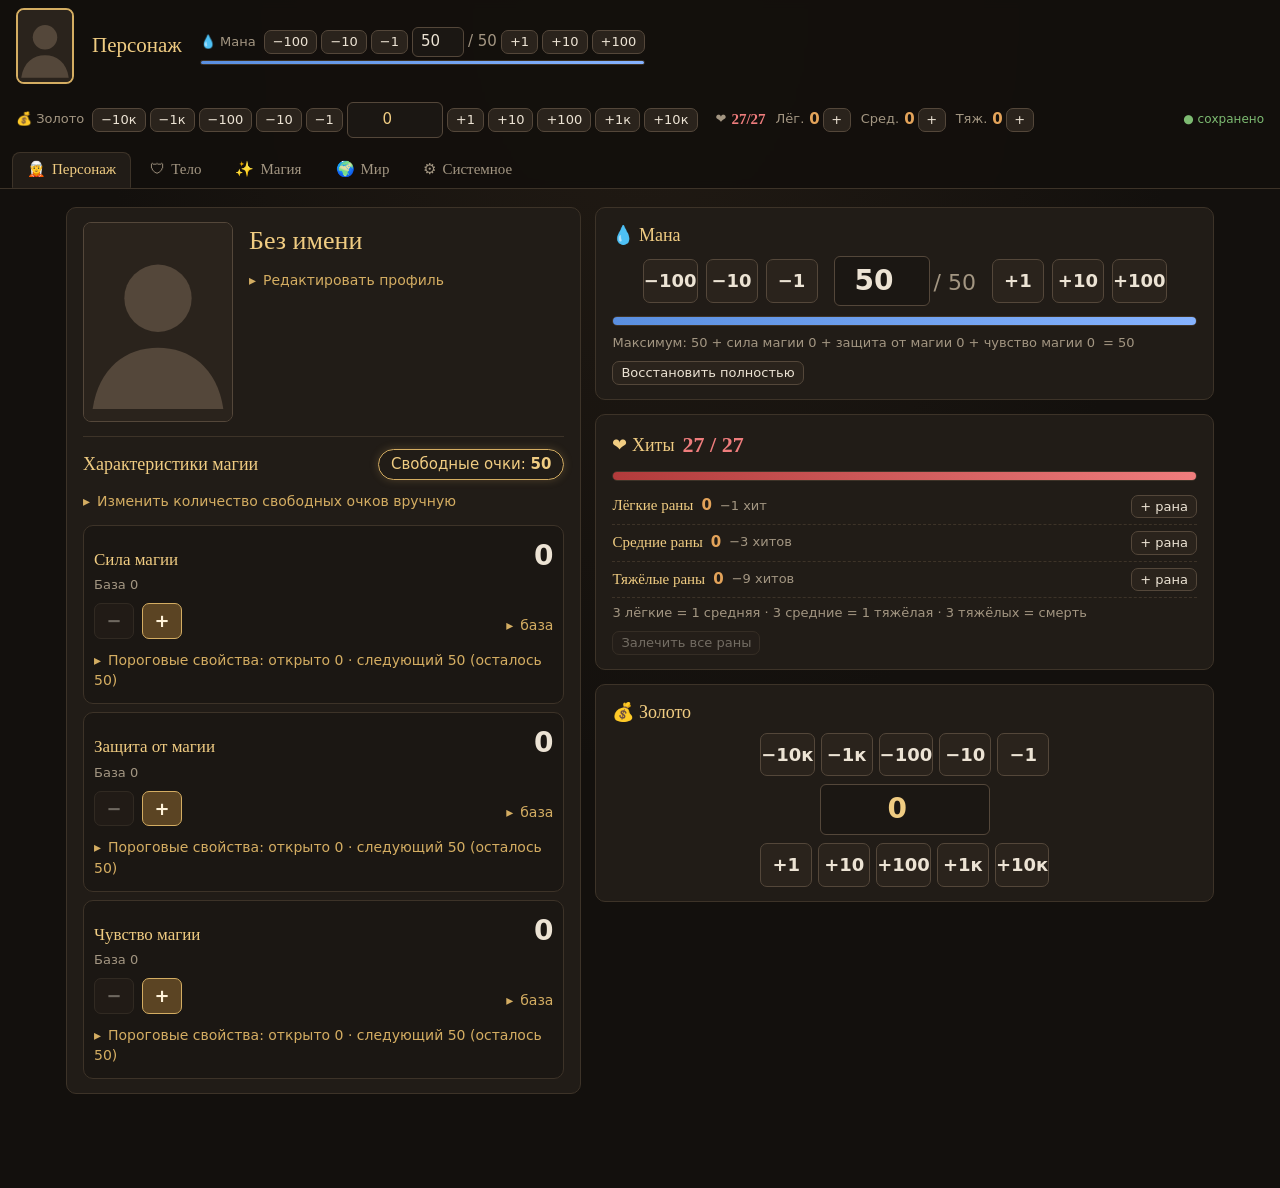
==== commit f98ed7bc: "Add files via upload" ====
--- a/MagesGleb/index.html
+++ b/MagesGleb/index.html
@@ -42,6 +42,7 @@
 .tab{background:none;border:none;border-bottom:2px solid transparent;padding:8px 12px;color:var(--muted);cursor:pointer;white-space:nowrap;font-size:14px}
 .tab:hover{color:var(--text)}
 .tab.active{color:var(--gold2);border-bottom-color:var(--gold)}
+.tab-ico,.tab-short{display:none}
 .tab .badge{display:inline-block;margin-left:5px;background:var(--panel2);border-radius:9px;padding:0 6px;font-size:11px;color:var(--gold)}
 
 main{max-width:1180px;margin:0 auto;padding:18px 16px 80px}
@@ -163,7 +164,7 @@
 .thr.future .thr-badge{color:var(--muted)}
 
 /* ---------- elemental ---------- */
-.el-grid{display:grid;grid-template-columns:repeat(auto-fit,minmax(340px,1fr));gap:14px}
+.el-grid{display:grid;grid-template-columns:1fr;gap:14px}
 .element{border-top:3px solid var(--c,var(--gold));margin:0}
 .element .el-name{font-size:21px;color:var(--c);flex:1}
 .el-fire{--c:var(--fire)} .el-water{--c:var(--water)} .el-earth{--c:var(--earth)} .el-air{--c:var(--air)}
@@ -473,6 +474,14 @@
 .combo-step.broken{border-style:dashed;color:var(--warn,#e3a35a)}
 .combo-arrow{color:var(--muted)}
 
+.disc-level{border:1px dashed var(--line);border-radius:8px;padding:8px 10px;display:grid;gap:6px}
+
+/* золото до 7 цифр */
+#topbar .gold-val{width:96px}
+.big-num.gold-val{width:170px}
+.gold-counter{display:grid;justify-items:center;gap:8px}
+.gold-row{display:flex;flex-wrap:wrap;justify-content:center;gap:6px}
+
 @media (max-width:760px){
   /* телефон: группы — панелью внизу экрана, шапка — только значения */
   .nav-groups.top{display:none}
@@ -482,6 +491,12 @@
   .nav-groups.bottom .grp .ico{font-size:21px}
   .nav-groups.bottom .grp.active{background:var(--panel2)}
   main{padding-bottom:90px}
+  #tabs{padding:0 2px;overflow:visible;justify-content:space-around}
+  #tabs .tab{flex:1;min-width:0;display:flex;flex-direction:column;align-items:center;gap:1px;padding:5px 2px 6px;font-size:11px;position:relative}
+  #tabs .tab-full{display:none}
+  #tabs .tab-ico{display:block;font-size:19px;line-height:1.1}
+  #tabs .tab-short{display:block;max-width:100%;overflow:hidden;text-overflow:ellipsis}
+  #tabs .tab .badge{position:absolute;top:1px;right:calc(50% - 26px);margin:0;font-size:10px;padding:0 4px}
   #toasts{bottom:78px;right:10px;left:10px}
   #topbar{gap:8px;padding:6px 10px;flex-wrap:nowrap}
   #topbar .mini,#topbar .brand-sub,#topbar .save-dot{display:none}
@@ -499,7 +514,6 @@
   .hero-top{flex-direction:column}
   .portrait{width:100%;height:260px}
   #topbar{gap:10px}
-  .el-grid{grid-template-columns:1fr}
 }
 </style>
 </head>
@@ -519,11 +533,9 @@
 /* =====================================================================
    STATE — константы, справочники, состояние по умолчанию
    ===================================================================== */
-const APP_VERSION = 6;
+const APP_VERSION = 10;
 const STORAGE_KEY = 'gleb-mages-rpg-state';
 const BACKUP_KEY = 'gleb-mages-rpg-backups';
-// прежние ключи: данные из них один раз переносятся на новые
-const LEGACY_KEYS = { [STORAGE_KEY]: 'kaitlyn-rpg-state', [BACKUP_KEY]: 'kaitlyn-rpg-backups' };
 const FILE_PREFIX = 'gleb-mages-rpg';
 const MAX_BACKUPS = 10;
 const THRESHOLD_STEP = 50;
@@ -534,12 +546,25 @@
 
 // Параметры персонажа. Чтобы добавить новый — добавь строку сюда и поле в defaultState().
 // get/set нужны, если значение лежит не в character.stats.
+// Соотношение ран — правило игры: 3 лёгкие = средняя, 3 средние = тяжёлая, 3 тяжёлые = смерть.
+// Больше тяжёлых до смерти — только бонусами (дисциплины, предметы).
+const WOUND_RULES = { lightPerMedium: 3, mediumPerHeavy: 3, heavyToDeath: 3 };
+// Ячеек свободного аффикса без бонусов — 0 (первую даёт «Магическая теория»)
+const FREE_SLOT_BASE = 0;
+// Максимум маны = 50 + Сила магии + Защита от магии + Чувство магии (+ бонусы предметов и дисциплин)
+const MANA_BASE = 50;
+const MANA_STATS = ['magicPower', 'magicDefense', 'magicSense'];
+
 const STAT_DEFS = [
   { key: 'maxMana', name: 'Максимальная мана', short: 'Макс. мана',
-    get: s => s.character.mana.baseMax, set: (s, v) => { s.character.mana.baseMax = v; } },
+    get: () => MANA_BASE + MANA_STATS.reduce((t, k) => t + getTotal(k), 0), set: () => {} },
   { key: 'magicPower', name: 'Сила магии', allocatable: true, thresholds: true },
   { key: 'magicDefense', name: 'Защита от магии', allocatable: true, thresholds: true },
   { key: 'magicSense', name: 'Чувство магии', allocatable: true, thresholds: true },
+  { key: 'heavyToDeath', name: 'Тяжёлых ран до смерти', short: 'Тяжёлых ран до смерти',
+    get: () => WOUND_RULES.heavyToDeath, set: () => {} },
+  { key: 'freeSlots', name: 'Ячеек свободного аффикса', short: 'Ячеек свободного аффикса',
+    get: () => FREE_SLOT_BASE, set: () => {} },
 ];
 
 const OPS = {
@@ -551,6 +576,10 @@
 const EFFECT_TYPES = {
   stat: 'Модификатор параметра',
   unlockForm: 'Открывает форму',
+  elementLevel: 'Повышает уровень стихии',
+  unlockStage: 'Открывает ступень стихии',
+  freeAffix: 'Даёт свободный аффикс',
+  unlockCombos: 'Открывает комбо',
 };
 
 const CONTRACT_STATUSES = {
@@ -584,76 +613,96 @@
 
 const EXPERIENCE_ITEMS = [
   ['studiedOrTaughtMagic', 'Изучал магию или обучал магии.'],
-  ['spiritualPracticeOrEntities', 'Использовал духовные практики или общался с потусторонними сущностями.'],
+  ['spiritualPracticeOrEntities', 'Использовал духовные практики или общался с потусторонними силами.'],
   ['learnedOrExperiencedNewMagic', 'Узнал что-то новое о магии или находился под новым магическим воздействием.'],
   ['defeatedEnemyOrUsedMagicCreatively', 'Сразил значимого врага магией или использовал магию оригинальным способом.'],
   ['contactedPowerPlaceOrArtifact', 'Контактировал с могущественным местом силы или артефактом.'],
-  ['exhaustedMana', 'Полностью исчерпал свой магический запас.'],
+  ['exhaustedMana', 'Подобрался к границам своих магических способностей.'],
 ];
 
 
 // Стартовые данные по схемам стихий (с картинок). Всё редактируется в приложении.
 // n — название, t — ярус, lvl — с какого уровня стихии ступень открывается сама,
-// from — из какой ступени растёт, a — аффиксы, req — что требуется для открытия.
+// from — из какой ступени растёт, a — аффиксы, req — что требуется для открытия,
+// m — множитель стоимости маны, rn — заметка к условиям получения.
 const ELEMENT_SEED = [
-  { id: 'fire', name: 'Огонь', description: 'Стихия роста. Огонь по своей природе стремится расти, распространяться и становиться сильнее.', stages: [
-    { n: 'Огонь', t: 'linear', lvl: 1, a: ['Рост'] },
-    { n: 'Яростное пламя', t: 'linear', lvl: 2, from: 'Огонь', a: ['Рост', 'Поджог'], req: 'Рост ×2' },
-    { n: 'Истинное пламя', t: 'linear', lvl: 3, from: 'Яростное пламя', a: ['Рост', 'Ускорение'], req: 'Рост ×1, Укрепление ×1', d: 'Открывает продвинутые формы.' },
-    { n: 'Чистое пламя', t: 'advanced', from: 'Истинное пламя', a: ['Рост', 'Ускорение', 'Поджог'], req: 'Рост ×1, Укрепление ×1, Ускорение ×1' },
-    { n: 'Дым', t: 'advanced', from: 'Истинное пламя', a: ['Сокрытие', 'Удушение'], req: 'Энтропия ×2, Рост ×1' },
-    { n: 'Жар', t: 'advanced', from: 'Истинное пламя', a: ['Прозрачность', 'Пробивание'], req: 'Пробивание ×3' },
-    { n: 'Свет', t: 'advanced', from: 'Истинное пламя', a: ['Моментальный', 'Очищение'], req: 'Ускорение ×3' },
-    { n: 'Пепел', t: 'advanced', from: 'Истинное пламя', a: ['Заряд', 'Укрепление'], req: 'Энтропия ×1, Укрепление ×1, Заряд ×1' },
-    { n: 'Плазма', t: 'master', a: ['Плазменная Энтропия', 'Плазменное Пробивание', 'Независимость'], req: 'Великое Укрепление, Великое Ускорение, Великий Рост' },
+  { id: "fire", name: "Огонь", description: "Стихия роста. Огонь по своей природе стремится расти, распространяться и становиться сильнее.", stages: [
+    { n: "Огонь", t: "linear", lvl: 1, a: ["Рост"], m: 1 },
+    { n: "Яростное пламя", t: "linear", lvl: 2, from: "Огонь", a: ["Поджог","Рост"], req: "Рост ×2", m: 2 },
+    { n: "Истинное пламя", t: "linear", lvl: 3, from: "Яростное пламя", a: ["Рост","Ускорение"], req: "Рост ×1, Укрепление ×1", d: "Открывает продвинутые формы.", m: 4 },
+    { n: "Чистое пламя", t: "advanced", from: "Истинное пламя", a: ["Поджог","Рост","Ускорение"], req: "Рост ×1, Укрепление ×1, Ускорение ×1", m: 8 },
+    { n: "Дым", t: "advanced", from: "Истинное пламя", a: ["Сокрытие","Удушение"], req: "Энтропия ×2, Рост ×1", m: 8 },
+    { n: "Жар", t: "advanced", from: "Истинное пламя", a: ["Пробивание","Прозрачность"], req: "Пробивание ×3", m: 8 },
+    { n: "Свет", t: "advanced", from: "Истинное пламя", a: ["Моментальный","Очищение"], req: "Ускорение ×3", m: 8 },
+    { n: "Пепел", t: "advanced", from: "Истинное пламя", a: ["Заряд","Укрепление"], req: "Энтропия ×1, Укрепление ×1, Заряд ×1", m: 8 },
+    { n: "Плазма", t: "master", from: "Чистое пламя", a: ["Независимость","Плазменная Энтропия","Плазменное Пробивание"], req: "Великое Укрепление ×1, Великое Ускорение ×1, Великий Рост ×1", m: 16, rn: "надо разблокировать крупным бонусом после открытия предыдущих стихий" },
   ]},
-  { id: 'water', name: 'Вода', description: 'Стихия управления. Вода принимает форму и подчиняет себе окружающую среду.', stages: [
-    { n: 'Вода', t: 'linear', lvl: 1, a: ['Управление'] },
-    { n: 'Лёд', t: 'advanced', from: 'Вода', a: ['Укрепление'], req: 'Укрепление ×2' },
-    { n: 'Пар', t: 'advanced', from: 'Вода', a: ['Заряд', 'Рост'], req: 'Ускорение ×1, Рост ×1' },
-    { n: 'Древний лёд', t: 'advanced', from: 'Лёд', a: ['Укрепление', 'Преломление'], req: 'Укрепление ×3, Заряд ×1, Управление ×2' },
-    { n: 'Кислота', t: 'advanced', from: 'Вода', a: ['Энтропия', 'Коррозия'], req: 'Энтропия ×2, Управление ×2, Деление ×2' },
-    { n: 'Кровь', t: 'advanced', from: 'Вода', a: ['Пробивание', 'Восстановление'], req: 'Управление ×5, Пробивание ×5' },
-    { n: 'Вечный лёд', t: 'master', a: ['Вечный Заряд', 'Моментальная Заморозка', 'Неподвижность'], req: 'Великое Укрепление, Великий Заряд, Великое Управление', d: 'Парадоксальная форма воды: время останавливается, материя застывает в абсолютной неподвижности.' },
-    { n: 'Глубинная Вода', t: 'extra', d: 'Истинный вид воды.' },
-    { n: 'Вода Нимф', t: 'extra', d: 'Истинный вид воды.' },
-    { n: 'Первичный Океан', t: 'extra', d: 'Истинный вид воды.' },
-    { n: 'Колдовская Вода', t: 'extra', d: 'Специальный вид воды.' },
-    { n: 'Мёртвая Вода', t: 'extra', d: 'Специальный вид воды.' },
-    { n: 'Священная Вода', t: 'extra', d: 'Специальный вид воды.' },
+  { id: "water", name: "Вода", description: "Стихия управления. Вода принимает форму и подчиняет себе окружающую среду.", stages: [
+    { n: "Вода", t: "linear", lvl: 1, a: ["Управление"], m: 1 },
+    { n: "Лёд", t: "advanced", from: "Вода", a: ["Укрепление"], req: "Укрепление ×2", m: 2 },
+    { n: "Пар", t: "advanced", from: "Вода", a: ["Заряд","Рост"], req: "Ускорение ×1, Рост ×1", m: 2 },
+    { n: "Древний лёд", t: "advanced", from: "Лёд", a: ["Преломление","Укрепление"], req: "Укрепление ×3, Заряд ×1, Управление ×2", m: 4 },
+    { n: "Кислота", t: "advanced", from: "Вода", a: ["Коррозия","Энтропия"], req: "Энтропия ×2, Управление ×2, Деление ×2", m: 8 },
+    { n: "Кровь", t: "advanced", from: "Вода", a: ["Восстановление","Пробивание"], req: "Управление ×5, Пробивание ×5", m: 8 },
+    { n: "Вечный лёд", t: "master", from: "Древний лёд", a: ["Вечный Заряд","Моментальная Заморозка","Неподвижность"], req: "Великое Укрепление ×1, Великий Заряд ×1, Великое Управление ×1", d: "Парадоксальная форма воды: время останавливается, материя застывает в абсолютной неподвижности.", m: 16, rn: "надо разблокировать крупным бонусом после открытия предыдущих стихий" },
+    { n: "Глубинная Вода", t: "extra", d: "Истинный вид воды." },
+    { n: "Вода Нимф", t: "extra", d: "Истинный вид воды." },
+    { n: "Первичный Океан", t: "extra", d: "Истинный вид воды." },
+    { n: "Колдовская Вода", t: "extra", d: "Специальный вид воды." },
+    { n: "Мёртвая Вода", t: "extra", d: "Специальный вид воды." },
+    { n: "Священная Вода", t: "extra", d: "Специальный вид воды." },
   ]},
-  { id: 'earth', name: 'Земля', description: 'Стихия укрепления. Земля укрепляет структуру материи: чем прочнее связи между частицами, тем совершеннее материал.', stages: [
-    { n: 'Земля', t: 'linear', lvl: 1, a: ['Укрепление'] },
-    { n: 'Камень', t: 'linear', lvl: 2, from: 'Земля', a: ['Прочность'] },
-    { n: 'Гранит', t: 'linear', lvl: 3, from: 'Камень', a: ['Прочность', 'Пробивание'] },
-    { n: 'Базальт', t: 'linear', lvl: 4, from: 'Гранит', a: ['Укрепление', 'Заряд', 'Масса'] },
-    { n: 'Песок', t: 'advanced', from: 'Камень', a: ['Деление', 'Умножение'] },
-    { n: 'Магма', t: 'advanced', from: 'Гранит', a: ['Поджог', 'Заряд'] },
-    { n: 'Металл', t: 'advanced', from: 'Гранит', a: ['Укрепление', 'Проводимость'] },
-    { n: 'Магнетит', t: 'advanced', from: 'Базальт', a: ['Заряд', 'Притяжение', 'Проводимость'] },
-    { n: 'Кристалл', t: 'advanced', from: 'Базальт', a: ['Преломление', 'Заряд', 'Укрепление'] },
-    { n: 'Идеальный материал', t: 'master', from: 'Кристалл', a: ['Совершенная Структура', 'Абсолютное Укрепление', 'Независимость'] },
-    { n: 'Звёздный Металл', t: 'extra', d: 'Истинный вид земли.' },
-    { n: 'Сейсмическая Энергия', t: 'extra', d: 'Истинный вид земли.' },
-    { n: 'Глубинный Камень', t: 'extra', d: 'Истинный вид земли.' },
-    { n: 'Обсидиан', t: 'extra', d: 'Истинный вид земли.' },
-    { n: 'Живой Металл', t: 'extra', d: 'Специальный вид земли.' },
-    { n: 'Орихалк', t: 'extra', d: 'Специальный вид земли.' },
-    { n: 'Пространственный Камень', t: 'extra', d: 'Специальный вид земли.' },
-    { n: 'Тельский Камень', t: 'extra', d: 'Специальный вид земли.' },
+  { id: "earth", name: "Земля", description: "Стихия укрепления. Земля укрепляет структуру материи: чем прочнее связи между частицами, тем совершеннее материал.", stages: [
+    { n: "Земля", t: "linear", lvl: 1, a: ["Укрепление"], m: 1 },
+    { n: "Камень", t: "linear", lvl: 2, from: "Земля", a: ["Прочность"], req: "Укрепление ×1", m: 2 },
+    { n: "Гранит", t: "linear", lvl: 3, from: "Камень", a: ["Пробивание","Прочность"], req: "Укрепление ×2", m: 4 },
+    { n: "Базальт", t: "linear", lvl: 4, from: "Гранит", a: ["Заряд","Масса","Укрепление"], req: "Укрепление ×4", m: 8 },
+    { n: "Песок", t: "advanced", from: "Камень", a: ["Деление","Умножение"], req: "Укрепление ×1", m: 4 },
+    { n: "Магма", t: "advanced", from: "Гранит", a: ["Заряд","Поджог"], req: "Укрепление ×1", m: 8 },
+    { n: "Металл", t: "advanced", from: "Гранит", a: ["Проводимость","Укрепление"], req: "Укрепление ×1", m: 8 },
+    { n: "Магнетит", t: "advanced", from: "Базальт", a: ["Заряд","Притяжение","Проводимость"], req: "Укрепление ×1", m: 16 },
+    { n: "Кристалл", t: "advanced", from: "Базальт", a: ["Заряд","Преломление","Укрепление"], req: "Укрепление ×1", m: 16 },
+    { n: "Идеальный материал", t: "master", from: "Кристалл", a: ["Абсолютное Укрепление","Независимость","Совершенная Структура"], req: "Великое Укрепление ×1", m: 32 },
+    { n: "Звёздный Металл", t: "extra", d: "Истинный вид земли." },
+    { n: "Сейсмическая Энергия", t: "extra", d: "Истинный вид земли." },
+    { n: "Глубинный Камень", t: "extra", d: "Истинный вид земли." },
+    { n: "Обсидиан", t: "extra", d: "Истинный вид земли." },
+    { n: "Живой Металл", t: "extra", d: "Специальный вид земли." },
+    { n: "Орихалк", t: "extra", d: "Специальный вид земли." },
+    { n: "Пространственный Камень", t: "extra", d: "Специальный вид земли." },
+    { n: "Тельский Камень", t: "extra", d: "Специальный вид земли." },
   ]},
-  { id: 'air', name: 'Воздух', description: 'Стихия ускорения. Воздух стремится к движению, скорости и переносу энергии на расстояние.', stages: [
-    { n: 'Воздух', t: 'linear', lvl: 1, a: ['Ускорение'] },
-    { n: 'Ураганный ветер', t: 'linear', lvl: 2, from: 'Воздух', a: ['Ускорение', 'Острота'], req: 'Ускорение ×2' },
-    { n: 'Рассекающий ветер', t: 'linear', lvl: 3, from: 'Ураганный ветер', a: ['Ускорение', 'Острота'], req: 'Ускорение ×1, Острота ×1', d: 'Открывает продвинутые формы.' },
-    { n: 'Пронизывающий ветер', t: 'advanced', from: 'Рассекающий ветер', a: ['Ускорение', 'Острота', 'Пробивание'], req: 'Ускорение ×1, Острота ×1, Пробивание ×1' },
-    { n: 'Туман', t: 'advanced', from: 'Рассекающий ветер', a: ['Управление', 'Укрепление'], req: 'Управление ×2, Укрепление ×1' },
-    { n: 'Акустика', t: 'advanced', from: 'Рассекающий ветер', a: ['Ускорение', 'Пробивание', 'Взрыв'], req: 'Ускорение ×1, Пробивание ×1, Взрыв ×1' },
-    { n: 'Молния', t: 'advanced', from: 'Рассекающий ветер', a: ['Моментальный', 'Проводимость'], req: 'Ускорение ×3' },
-    { n: 'Давление', t: 'advanced', from: 'Рассекающий ветер', a: ['Управление', 'Укрепление', 'Взрыв'], req: 'Управление ×1, Укрепление ×1, Взрыв ×1' },
-    { n: 'Вакуум', t: 'master', from: 'Давление', a: ['Вакуумный Взрыв', 'Вакуумный Заряд', 'Независимость'], req: 'Великое Управление, Великое Укрепление, Великий Взрыв' },
+  { id: "air", name: "Воздух", description: "Стихия ускорения. Воздух стремится к движению, скорости и переносу энергии на расстояние.", stages: [
+    { n: "Воздух", t: "linear", lvl: 1, a: ["Ускорение"], m: 1 },
+    { n: "Ураганный ветер", t: "linear", lvl: 2, from: "Воздух", a: ["Острота","Ускорение"], req: "Ускорение ×2", m: 2 },
+    { n: "Рассекающий ветер", t: "linear", lvl: 3, from: "Ураганный ветер", a: ["Острота","Ускорение"], req: "Ускорение ×1, Острота ×1", d: "Открывает продвинутые формы.", m: 4 },
+    { n: "Пронизывающий ветер", t: "advanced", from: "Рассекающий ветер", a: ["Острота","Пробивание","Ускорение"], req: "Ускорение ×1, Острота ×1, Пробивание ×1", m: 8 },
+    { n: "Туман", t: "advanced", from: "Рассекающий ветер", a: ["Укрепление","Управление"], req: "Управление ×2, Укрепление ×1", m: 8 },
+    { n: "Акустика", t: "advanced", from: "Рассекающий ветер", a: ["Взрыв","Пробивание","Ускорение"], req: "Ускорение ×1, Пробивание ×1, Взрыв ×1", m: 8 },
+    { n: "Молния", t: "advanced", from: "Рассекающий ветер", a: ["Моментальный","Проводимость"], req: "Ускорение ×3", m: 8 },
+    { n: "Давление", t: "advanced", from: "Рассекающий ветер", a: ["Взрыв","Укрепление","Управление"], req: "Управление ×1, Укрепление ×1, Взрыв ×1", m: 8 },
+    { n: "Вакуум", t: "master", from: "Давление", a: ["Вакуумный Взрыв","Вакуумный Заряд","Независимость"], req: "Великое Управление ×1, Великое Укрепление ×1, Великий Взрыв ×1", m: 16 },
   ]},
 ];
+
+// Формы по умолчанию. Уровень владения и «изучена» игрок отмечает сам.
+const FORM_SEED = [
+  { n: "Барьер", a: ["Заряд"] },
+  { n: "Копьё", a: ["Пробивание"] },
+  { n: "Стена", a: ["Укрепление"] },
+  { n: "Кнут", a: ["Управление"] },
+  { n: "Столб", a: ["Рост"] },
+];
+
+// Описания аффиксов по умолчанию
+const AFFIX_DESCRIPTIONS = {
+  "Укрепление": "Замедляет заклинание.\nТри Укрепления замедляют вдвое.",
+  "Избирательный": "Не попадает по своим.",
+  "Ласковый": "Пацифистичный: не наносит урон по своим.",
+};
+
+// Множители стоимости маны по ступеням — правило игры, берутся только отсюда (ключ «стихия|ступень»)
+const STAGE_MULTIPLIERS = new Map(ELEMENT_SEED.flatMap(e => e.stages.filter(st => st.m != null).map(st => [e.id + '|' + st.n, st.m])));
 
 // «Рост ×2, Укрепление ×1» → [{affixId, count}]. getAffix(name) находит или создаёт аффикс.
 function parseReqs(text, getAffix) {
@@ -685,7 +734,7 @@
     for (const s of seed.stages) {
       const st = {
         id: uid('stage'), name: s.n, tier: s.t, minLevel: s.lvl ?? null, unlocked: false,
-        parentId: s.from ? idByName[s.from] || null : null, requirements: '', reqs: parseReqs(s.req, affix), description: s.d || '',
+        parentId: s.from ? idByName[s.from] || null : null, requirements: s.rn || '', reqs: parseReqs(s.req, affix), description: s.d || '',
       };
       idByName[s.n] = st.id;
       el.stages.push(st);
@@ -693,8 +742,14 @@
     }
     return el;
   });
+  const forms = FORM_SEED.map(f => {
+    const form = { id: uid('form'), name: f.n, description: f.d || '', known: false, source: f.src || '' };
+    (f.a || []).forEach(an => affix(an).links.push({ id: uid('link'), type: 'form', targetId: form.id }));
+    return form;
+  });
+  for (const [name, text] of Object.entries(AFFIX_DESCRIPTIONS)) affix(name).description = text;
   affixes.sort((a, b) => a.name.localeCompare(b.name, 'ru'));
-  return { elements, forms: [], affixes, rules: { ...DEFAULT_RULES } };
+  return { elements, forms, affixes };
 }
 
 function defaultState() {
@@ -705,7 +760,7 @@
       title: '',
       portrait: '',
       bio: '',
-      mana: { current: 100, baseMax: 100 },
+      mana: { current: MANA_BASE },
       gold: 0,
       stats: { magicPower: 0, magicDefense: 0, magicSense: 0 },
       freeStatPoints: 50,
@@ -714,12 +769,13 @@
         light: { items: [] },
         medium: { items: [] },
         heavy: { items: [] },
-        lightPerMedium: 3,
-        mediumPerHeavy: 3,
-        heavyToDeath: 3,
       },
     },
-    disciplines: [],
+    disciplines: [{
+      id: uid('disc'), name: 'Магическая теория', level: 1, description: '',
+      levels: [{ id: uid('dlvl'), level: 1, title: 'Свободный аффикс', description: '',
+        effects: [{ id: uid('eff'), type: 'stat', stat: 'freeSlots', operation: 'add', value: 1 }] }],
+    }],
     inventory: [],
     arcaneSpells: [],
     elementalMagic: buildDefaultMagic(),
@@ -828,6 +884,41 @@
     s.version = 6;
     return s;
   },
+  // v6 → v7: соотношение ран — правило в коде; база ячеек свободного аффикса 0 (первую даёт «Магическая теория»)
+  6: s => {
+    const hp = s.character?.health;
+    if (hp) { delete hp.lightPerMedium; delete hp.mediumPerHeavy; delete hp.heavyToDeath; }
+    if (s.elementalMagic?.rules) s.elementalMagic.rules.freeSlots = 0;
+    s.version = 7;
+    return s;
+  },
+  // v7 → v8: база ячеек свободного аффикса и максимум маны больше не хранятся (правило и формула в коде)
+  7: s => {
+    if (s.elementalMagic) delete s.elementalMagic.rules;
+    if (s.character?.mana) delete s.character.mana.baseMax;
+    s.version = 8;
+    return s;
+  },
+  // v8 → v9: у форм больше нет уровней (и условий повышения), у связей «аффикс — форма» нет минимального уровня
+  8: s => {
+    const em = s.elementalMagic;
+    for (const f of em?.forms || []) { delete f.level; delete f.levels; delete f.conditions; }
+    for (const a of em?.affixes || []) for (const l of a.links || []) if (l.type === 'form') delete l.minLevel;
+    s.version = 9;
+    return s;
+  },
+  // v9 → v10: множители ступеней — из правил (не хранятся); новые аффиксы «Избирательный» и «Ласковый»
+  9: s => {
+    const em = s.elementalMagic;
+    for (const el of em?.elements || []) for (const st of el.stages || []) delete st.costMultiplier;
+    for (const [name, text] of Object.entries(AFFIX_DESCRIPTIONS)) {
+      const a = em?.affixes?.find(x => x.name.trim().toLowerCase() === name.toLowerCase());
+      if (!a) em?.affixes?.push({ id: uid('affix'), name, description: text, requirements: '', notes: '', links: [] });
+      else if (!a.description?.trim()) a.description = text;
+    }
+    s.version = 10;
+    return s;
+  },
 };
 
 function migrate(s) {
@@ -849,6 +940,36 @@
 }
 
 // Дозаполняет отсутствующие поля, чтобы старые/неполные сохранения не ломали интерфейс
+// Ступени стихий — правило игры из ELEMENT_SEED. При каждом открытии пересобираются из страницы:
+// ярус, уровень открытия, «растёт из», требования, описание и аффиксы ступени. От сохранения берутся только id и «открыта».
+function syncStagesFromSeed(s) {
+  const em = s.elementalMagic;
+  const getAffix = name => {
+    let a = em.affixes.find(x => x.name.trim().toLowerCase() === name.toLowerCase());
+    if (!a) { a = { id: uid('affix'), name, description: '', requirements: '', notes: '', links: [] }; em.affixes.push(a); }
+    return a;
+  };
+  for (const seed of ELEMENT_SEED) {
+    let el = em.elements.find(e => e.id === seed.id);
+    if (!el) { el = { id: seed.id, name: seed.name, level: 0, description: seed.description, conditions: '', stages: [] }; em.elements.push(el); }
+    const old = el.stages || [];
+    const prevByName = new Map(old.map(st => [String(st.name || '').trim().toLowerCase(), st]));
+    const idByName = {}, stages = [];
+    for (const sd of seed.stages) {
+      const prev = prevByName.get(sd.n.toLowerCase());
+      const st = { id: prev?.id || uid('stage'), name: sd.n, tier: sd.t, minLevel: sd.lvl ?? null, unlocked: !!prev?.unlocked,
+        parentId: sd.from ? idByName[sd.from] || null : null, requirements: sd.rn || '', reqs: parseReqs(sd.req, getAffix), description: sd.d || '' };
+      idByName[sd.n] = st.id;
+      stages.push(st);
+    }
+    // связи «аффикс — ступень» этой стихии собираем заново по правилам
+    const ids = new Set([...old.map(st => st.id), ...stages.map(st => st.id)]);
+    for (const a of em.affixes) a.links = (a.links || []).filter(l => !(l.type === 'stage' && ids.has(l.targetId)));
+    for (const sd of seed.stages) for (const an of sd.a || []) getAffix(an).links.push({ id: uid('link'), type: 'stage', targetId: idByName[sd.n] });
+    el.stages = stages;
+  }
+}
+
 function normalize(s) {
   const d = defaultState();
   // ранения из старого формата (только число) — до fillMissing, иначе подставится пустой список
@@ -858,6 +979,7 @@
       t.items = Array.from({ length: Number(t.current) || 0 }, () => ({ id: uid('wound'), text: '', date: new Date().toISOString() }));
   }
   fillMissing(s, d);
+  syncStagesFromSeed(s);
   const em = s.elementalMagic;
   for (const de of d.elementalMagic.elements)
     if (!em.elements.some(e => e.id === de.id)) em.elements.push({ ...de, stages: [] });
@@ -866,10 +988,9 @@
     e.level ??= 0;
     for (const st of e.stages) st.reqs ||= [];
   }
-  em.rules = { ...DEFAULT_RULES, ...em.rules };
   for (const a of em.affixes) a.links ||= [];
-  for (const f of em.forms) f.levels ||= [];
   for (const it of s.inventory) it.effects ||= [];
+  for (const d of s.disciplines) { d.levels ||= []; for (const lv of d.levels) lv.effects ||= []; }
   for (const n of s.npcs) {
     n.kind ||= 'person';
     n.aliases = toTags(n.aliases);
@@ -887,6 +1008,9 @@
   for (const [id, text] of EXPERIENCE_ITEMS)
     if (!s.experience.items.some(i => i.id === id)) s.experience.items.push({ id, text, checked: false, note: '', log: [] });
   for (const i of s.experience.items) i.log ||= [];
+  // тексты пунктов — правило игры, всегда берутся из страницы (в сохранении — только отметки, заметки и журнал)
+  const expTexts = Object.fromEntries(EXPERIENCE_ITEMS);
+  for (const i of s.experience.items) if (expTexts[i.id]) i.text = expTexts[i.id];
   return s;
 }
 
@@ -902,16 +1026,7 @@
   },
 };
 
-function moveLegacyStorage() {
-  for (const [key, old] of Object.entries(LEGACY_KEYS)) {
-    if (store.get(key) != null) continue;
-    const val = store.get(old);
-    if (val != null && store.set(key, val)) { try { localStorage.removeItem(old); } catch {} }
-  }
-}
-
 function loadState() {
-  moveLegacyStorage();
   const raw = store.get(STORAGE_KEY);
   if (!raw) return defaultState();
   try {
@@ -927,11 +1042,21 @@
 }
 
 let saveTimer = null;
+// Что пишется в сохранение и экспорт: ступени стихий — только id, название и отметка «открыта» (остальное — правила из страницы)
+function serializeState(pretty) {
+  const em = state.elementalMagic;
+  const slim = { ...state, elementalMagic: { ...em,
+    elements: em.elements.map(el => ({ ...el, stages: el.stages.map(st => ({ id: st.id, name: st.name, unlocked: !!st.unlocked })) })),
+    // связи «аффикс — ступень» тоже из правил: при открытии собираются заново
+    affixes: em.affixes.map(a => ({ ...a, links: (a.links || []).filter(l => l.type !== 'stage') })) } };
+  return pretty ? JSON.stringify(slim, null, 2) : JSON.stringify(slim);
+}
+
 function saveState() {
   clearTimeout(saveTimer);
   saveTimer = null;
   try {
-    store.set(STORAGE_KEY, JSON.stringify(state));
+    store.set(STORAGE_KEY, serializeState());
     document.getElementById('saveDot')?.classList.remove('dirty');
   } catch (e) {
     console.error(e);
@@ -956,7 +1081,7 @@
 }
 function createBackup(label = 'Ручная копия') {
   const list = getBackups();
-  list.unshift({ id: uid('bk'), date: new Date().toISOString(), label, data: JSON.stringify(state) });
+  list.unshift({ id: uid('bk'), date: new Date().toISOString(), label, data: serializeState() });
   while (list.length > MAX_BACKUPS) list.pop();
   try {
     store.set(BACKUP_KEY, JSON.stringify(list));
@@ -979,7 +1104,7 @@
   setTimeout(() => { URL.revokeObjectURL(a.href); a.remove(); }, 500);
 }
 function exportJSON() {
-  downloadText(JSON.stringify(state, null, 2), `${FILE_PREFIX}-${dateStamp()}.json`);
+  downloadText(serializeState(true), `${FILE_PREFIX}-${dateStamp()}.json`);
   toast('Файл экспортирован', 'ok');
 }
 function replaceState(data, label) {
@@ -1022,14 +1147,31 @@
   const d = statDef(key);
   if (d?.set) d.set(state, v); else state.character.stats[key] = v;
 }
+// Всё, что сейчас «надето»: используемые предметы и записи дисциплин, чей уровень достигнут.
+// item.name — подпись источника для расшифровки бонусов.
+function activeEffectSources() {
+  const res = state.inventory.filter(it => it.equipped).map(it => ({ name: it.name, effects: it.effects || [] }));
+  for (const d of state.disciplines) for (const lv of d.levels || [])
+    if ((Number(d.level) || 0) >= (Number(lv.level) || 0))
+      res.push({ name: `${d.name} ур. ${lv.level}`, effects: lv.effects || [], discipline: true });
+  return res;
+}
 function statModifiers(key) {
   const res = [];
-  for (const it of state.inventory) {
-    if (!it.equipped) continue;
-    for (const ef of it.effects || []) if (ef.type === 'stat' && ef.stat === key) res.push({ item: it, ef });
-  }
+  for (const src of activeEffectSources())
+    for (const ef of src.effects) if (ef.type === 'stat' && ef.stat === key) res.push({ item: src, ef });
   return res;
 }
+// Активные эффекты нужного типа: [{ src, ef }]
+const activeEffects = type => activeEffectSources().flatMap(src => src.effects.filter(e => e.type === type).map(ef => ({ src, ef })));
+const elementBonus = id => activeEffects('elementLevel').filter(x => x.ef.elementId === id);
+const elLevel = el => Math.max(0, (Number(el.level) || 0) + elementBonus(el.id).reduce((t, x) => t + (Number(x.ef.value) || 0), 0));
+const stageOpeners = id => activeEffects('unlockStage').filter(x => x.ef.stageId === id).map(x => x.src.name);
+const freeAffixGivers = id => activeEffects('freeAffix').filter(x => x.ef.affixId === id).map(x => x.src.name);
+// Раздел «Комбо» доступен, пока есть активный эффект «Открывает комбо»
+const comboGivers = () => activeEffects('unlockCombos').map(x => x.src.name);
+const isFreeAffix = a => a.links.some(l => l.type === 'free') || freeAffixGivers(a.id).length > 0;
+const bonusText = key => statModifiers(key).map(({ item, ef }) => `${opText(ef)} от «${item.name}»`).join(', ');
 // total = base + активные модификаторы (сначала +/−, потом ×)
 function getTotal(key) {
   let add = 0, mul = 1;
@@ -1094,9 +1236,10 @@
 }
 const hasMinLevel = st => st.minLevel !== null && st.minLevel !== undefined && st.minLevel !== '';
 // Уровень 0 = стихия не изучена: ни она, ни её ступени недоступны
-const isElementAvailable = el => (Number(el.level) || 0) >= 1;
+const isElementAvailable = el => elLevel(el) >= 1 || el.stages.some(st => stageOpeners(st.id).length);
 const elementLockReason = el => isElementAvailable(el) ? '' : `${el.name} не изучена (уровень 0)`;
-const isStageAvailable = (el, st) => isElementAvailable(el) && (!!st.unlocked || (hasMinLevel(st) && el.level >= Number(st.minLevel)));
+const isStageAvailable = (el, st) => stageOpeners(st.id).length > 0
+  || (elLevel(el) >= 1 && (!!st.unlocked || (hasMinLevel(st) && elLevel(el) >= Number(st.minLevel))));
 function stageLockReason(el, st) {
   if (isStageAvailable(el, st)) return '';
   if (!isElementAvailable(el)) return elementLockReason(el);
@@ -1105,7 +1248,8 @@
 }
 
 const formUnlockers = id => state.inventory.filter(i => (i.effects || []).some(e => e.type === 'unlockForm' && e.targetId === id));
-const isFormAvailable = f => !!f.known || formUnlockers(f.id).some(i => i.equipped);
+const formUnlockedByDiscipline = id => activeEffectSources().some(src => src.discipline && src.effects.some(e => e.type === 'unlockForm' && e.targetId === id));
+const isFormAvailable = f => !!f.known || formUnlockers(f.id).some(i => i.equipped) || formUnlockedByDiscipline(f.id);
 function formLockReason(f) {
   if (isFormAvailable(f)) return '';
   const u = formUnlockers(f.id);
@@ -1118,7 +1262,7 @@
 function newLink(type, targetId = '') {
   const l = { id: uid('link'), type };
   if (type !== 'free') l.targetId = targetId;
-  if (type === 'element' || type === 'form') l.minLevel = 0;
+  if (type === 'element') l.minLevel = 0;
   return l;
 }
 function linkStatus(l) {
@@ -1127,7 +1271,7 @@
       const el = findElement(l.targetId);
       if (!el) return { ok: false, reason: 'стихия не указана' };
       const need = Math.max(1, Number(l.minLevel) || 0);
-      return el.level >= need ? { ok: true } : { ok: false, reason: `требуется ${el.name} ${need}` };
+      return elLevel(el) >= need ? { ok: true } : { ok: false, reason: `требуется ${el.name} ${need}` };
     }
     case 'stage': {
       const r = findStage(l.targetId);
@@ -1138,9 +1282,7 @@
     case 'form': {
       const f = findForm(l.targetId);
       if (!f) return { ok: false, reason: 'форма не найдена' };
-      if (!isFormAvailable(f)) return { ok: false, reason: `форма «${f.name}»: ${formLockReason(f)}` };
-      const need = Number(l.minLevel) || 0;
-      return f.level >= need ? { ok: true } : { ok: false, reason: `требуется ${f.name} ${need}` };
+      return isFormAvailable(f) ? { ok: true } : { ok: false, reason: `форма «${f.name}»: ${formLockReason(f)}` };
     }
     case 'free': return { ok: true };
   }
@@ -1150,7 +1292,7 @@
   switch (l.type) {
     case 'element': { const el = findElement(l.targetId); return `${el ? el.name : '?'}${l.minLevel ? ' ≥ ' + l.minLevel : ''}`; }
     case 'stage': { const r = findStage(l.targetId); return r ? `${r.el.name}: ${r.st.name}` : 'ступень удалена'; }
-    case 'form': { const f = findForm(l.targetId); return `Форма: ${f ? f.name : '?'}${l.minLevel ? ' ≥ ' + l.minLevel : ''}`; }
+    case 'form': { const f = findForm(l.targetId); return `Форма: ${f ? f.name : '?'}`; }
     case 'free': return 'Свободный';
   }
   return '?';
@@ -1169,7 +1311,7 @@
 const sortOpts = arr => arr.sort((a, b) => (a.locked - b.locked) || a.label.localeCompare(b.label, 'ru'));
 
 function freeAffixOptions() {
-  return sortOpts(EM().affixes.filter(a => a.links.some(l => l.type === 'free')).map(a => ({ id: a.id, label: a.name })));
+  return sortOpts(EM().affixes.filter(isFreeAffix).map(a => ({ id: a.id, label: a.name })));
 }
 
 /* =====================================================================
@@ -1178,16 +1320,12 @@
    Выбираются: стихия, ступень, форма и свободные аффиксы.
    ===================================================================== */
 // Правила (уточнены у мастера): при превращении аффиксы тратятся, потраченные ячейки не заполняются заново,
-// аффиксы самой стихии в требования не засчитываются.
-// Настраиваемое (вкладка «Стихийная магия»): число ячеек свободных аффиксов и множители стоимости по уровню ступени.
-const DEFAULT_RULES = {
-  freeSlots: 1,                                        // ячеек свободных аффиксов (может вырасти по ходу игры)
-};
-const rules = () => EM().rules;
+// аффиксы самой стихии в требования не засчитываются. Пояснение для игроков — в справке («Превращения и стоимость»).
 
 // Ключи ячеек свободных аффиксов: freeAffixId, freeAffixId2, freeAffixId3…
 const freeKey = i => i ? 'freeAffixId' + (i + 1) : 'freeAffixId';
-const freeKeys = () => Array.from({ length: Math.max(1, Number(rules().freeSlots) || 1) }, (_, i) => freeKey(i));
+const freeSlotCount = () => clamp(Math.round(getTotal('freeSlots')) || 0, 0, 5);
+const freeKeys = () => Array.from({ length: freeSlotCount() }, (_, i) => freeKey(i));
 
 // Учитывает ступени, полученные превращением в этом заклинании (obj.chain)
 const stageOkFor = (d, el, st) => isStageAvailable(el, st) || !!d.chain?.includes(st.id);
@@ -1211,7 +1349,7 @@
 function formAffixesOf(obj, includeConsumed) {
   const f = findForm(obj.formId);
   if (!f) return [];
-  const ids = EM().affixes.filter(a => a.links.some(l => l.type === 'form' && l.targetId === f.id && f.level >= (Number(l.minLevel) || 0)))
+  const ids = EM().affixes.filter(a => a.links.some(l => l.type === 'form' && l.targetId === f.id))
     .sort(byName).map(a => a.id);
   if (includeConsumed) return ids;
   const spent = [...(obj.consumedForm || [])];
@@ -1225,7 +1363,7 @@
 function spellParts() {
   return [
     { key: 'elementId', label: 'Стихия', css: 'el',
-      options: () => EM().elements.map(e => ({ id: e.id, label: `${ELEMENT_ICON[e.id] || ''} ${e.name} (ур. ${e.level})`,
+      options: () => EM().elements.map(e => ({ id: e.id, label: `${ELEMENT_ICON[e.id] || ''} ${e.name} (ур. ${elLevel(e)})`,
         locked: !isElementAvailable(e), reason: elementLockReason(e) })),
       name: id => findElement(id)?.name },
     { key: 'stageId', label: 'Ступень стихии', deps: ['elementId'],
@@ -1236,7 +1374,7 @@
       },
       name: id => findStage(id)?.st.name },
     { key: 'formId', label: 'Форма',
-      options: () => sortOpts(EM().forms.map(f => ({ id: f.id, label: withAffixes(`${f.name} (ур. ${f.level})`, formAffixesOf({ formId: f.id })), locked: !isFormAvailable(f), reason: formLockReason(f) }))),
+      options: () => sortOpts(EM().forms.map(f => ({ id: f.id, label: withAffixes(f.name, formAffixesOf({ formId: f.id })), locked: !isFormAvailable(f), reason: formLockReason(f) }))),
       name: id => findForm(id)?.name },
     ...freeKeys().map((key, i) => ({ key, label: 'Свободный аффикс' + (i ? ' ' + (i + 1) : ''), affix: true, free: true,
       options: freeAffixOptions, name: affName })),
@@ -1392,7 +1530,7 @@
   return st.tier === 'linear' ? 1 : null; // стартовая ступень; у мастерских без «родителя» уровень неизвестен
 }
 // Множитель стоимости — свой у каждой ступени, задаётся вручную (Кровь ×8, Древний лёд ×4…)
-const stageMultiplier = st => st.costMultiplier === null || st.costMultiplier === undefined || st.costMultiplier === '' ? null : Number(st.costMultiplier);
+const stageMultiplier = (el, st) => STAGE_MULTIPLIERS.get(el.id + '|' + st.name) ?? null;
 function magicLevelOf(obj) {
   const r = findStage(obj.stageId);
   return r ? stageLevel(r.el, r.st) : null;
@@ -1404,8 +1542,8 @@
   if (!obj.stageId) return { error: 'выбери ступень стихии' };
   const r = findStage(obj.stageId), count = spellAffixCount(obj);
   if (!r) return { error: 'ступень удалена', count };
-  const level = stageLevel(r.el, r.st), mult = stageMultiplier(r.st), stage = r.st.name;
-  if (mult == null) return { error: `у ступени «${stage}» не задан множитель (вкладка «Стихийная магия», поле × в строке ступени)`, count, level, stage };
+  const level = stageLevel(r.el, r.st), mult = stageMultiplier(r.el, r.st), stage = r.st.name;
+  if (mult == null) return { error: `у ступени «${stage}» нет множителя в правилах`, count, level, stage };
   return { cost: Math.round(count * mult), count, level, mult, stage };
 }
 // Итоговая стоимость: своя (если включена) или расчётная; у тайных заклинаний — указанная
@@ -1467,6 +1605,13 @@
 const toolbar = (...kids) => h('div', { class: 'toolbar' }, ...kids);
 const has = (q, ...s) => s.some(x => String(x || '').toLowerCase().includes(q));
 const byName = (a, b) => (a.name || '').localeCompare(b.name || '', 'ru');
+
+// Название для нового: текст из поиска (если что-то искали), иначе заготовка. Поиск очищается, чтобы новое было видно.
+function nameFromSearch(key, fallback) {
+  const q = (ui.search[key] || '').trim();
+  ui.search[key] = '';
+  return q || fallback;
+}
 
 function txt(obj, key, o = {}) {
   return h(o.multi ? 'textarea' : 'input', {
@@ -1566,24 +1711,24 @@
    ===================================================================== */
 const TABS = [
   { id: 'character', name: 'Персонаж', render: renderCharacterTab },
-  { id: 'dice', name: '🎲 Кубики', render: renderDiceTab },
-  { id: 'disciplines', name: 'Дисциплины', render: renderDisciplinesTab },
-  { id: 'inventory', name: 'Инвентарь', render: renderInventoryTab },
-  { id: 'arcane', name: 'Тайная магия', render: renderArcaneTab },
-  { id: 'elemental', name: 'Стихийная магия', render: renderElementalTab },
-  { id: 'spellbook', name: 'Книга заклинаний', render: renderSpellbookTab },
-  { id: 'untested', name: 'Непроверенные комбинации', render: renderUntestedTab,
+  { id: 'dice', icon: '🎲', short: 'Кубики', name: '🎲 Кубики', render: renderDiceTab },
+  { id: 'disciplines', icon: '🎓', short: 'Дисциплины', name: 'Дисциплины', render: renderDisciplinesTab },
+  { id: 'inventory', icon: '🎒', short: 'Инвентарь', name: 'Инвентарь', render: renderInventoryTab },
+  { id: 'arcane', icon: '🔮', short: 'Тайная', name: 'Тайная магия', render: renderArcaneTab },
+  { id: 'elemental', icon: '🔥', short: 'Стихии', name: 'Стихийная магия', render: renderElementalTab },
+  { id: 'spellbook', icon: '📖', short: 'Книга', name: 'Книга заклинаний', render: renderSpellbookTab },
+  { id: 'untested', icon: '🧪', short: 'Пробы', name: 'Непроверенные комбинации', render: renderUntestedTab,
     badge: untestedBadge },
-  { id: 'experience', name: 'Дополнительный опыт', render: renderExperienceTab,
+  { id: 'experience', icon: '⭐', short: 'Опыт', name: 'Дополнительный опыт', render: renderExperienceTab,
     badge: () => { const n = state.experience.items.filter(i => i.checked).length; return n ? n + '/' + state.experience.items.length : ''; } },
-  { id: 'chronicle', name: 'Летопись', render: renderChronicleTab, badge: () => state.chronicle.length || '' },
-  { id: 'quests', name: 'Квесты и планы', render: renderQuestsTab,
+  { id: 'chronicle', icon: '📜', short: 'Летопись', name: 'Летопись', render: renderChronicleTab, badge: () => state.chronicle.length || '' },
+  { id: 'quests', icon: '🎯', short: 'Квесты', name: 'Квесты и планы', render: renderQuestsTab,
     badge: () => state.quests.filter(q => !QUEST_FINISHED.includes(q.status)).length || '' },
-  { id: 'npc', name: 'NPC', render: renderNpcTab, badge: () => state.npcs.length || '' },
-  { id: 'geo', name: 'География', render: renderGeoTab, badge: () => state.geography.locations.length || '' },
-  { id: 'data', name: 'Данные', render: renderDataTab },
-  { id: 'help', name: '❓ Справка', render: renderHelpTab },
-  { id: 'martial', name: 'Боевое искусство', render: renderMartialTab },
+  { id: 'npc', icon: '👤', short: 'NPC', name: 'NPC', render: renderNpcTab, badge: () => state.npcs.length || '' },
+  { id: 'geo', icon: '🗺', short: 'Карта', name: 'География', render: renderGeoTab, badge: () => state.geography.locations.length || '' },
+  { id: 'data', icon: '💾', short: 'Данные', name: 'Данные', render: renderDataTab },
+  { id: 'help', icon: '❓', short: 'Справка', name: '❓ Справка', render: renderHelpTab },
+  { id: 'martial', icon: '⚔', short: 'Бой', name: 'Боевое искусство', render: renderMartialTab },
 ];
 
 // Группы вкладок. Нажатие на группу открывает последнюю вкладку, где была в этой группе.
@@ -1655,11 +1800,13 @@
 
 // Кнопки −100 −10 −1 [поле] +1 +10 +100
 const STEPS = [100, 10, 1];
-function stepCounter(fn, middle, cls) {
+const GOLD_STEPS = [10000, 1000, 100, 10, 1];
+const stepLabel = n => n >= 1000 ? n / 1000 + 'к' : String(n);
+function stepCounter(fn, middle, cls, steps = STEPS) {
   return [
-    STEPS.map(s => btn('−' + s, () => fn(-s), cls)),
+    steps.map(s => btn('−' + stepLabel(s), () => fn(-s), cls, false, '−' + s)),
     middle,
-    STEPS.slice().reverse().map(s => btn('+' + s, () => fn(s), cls)),
+    steps.slice().reverse().map(s => btn('+' + stepLabel(s), () => fn(s), cls, false, '+' + s)),
   ];
 }
 
@@ -1677,7 +1824,7 @@
       manaBar(true)),
     h('div', { class: 'mini' },
       h('span', { class: 'lbl' }, '💰 Золото'),
-      stepCounter(adjGold, num(c, 'gold', { min: 0, class: 'gold-val' }), 'small')),
+      stepCounter(adjGold, num(c, 'gold', { min: 0, class: 'gold-val' }), 'small', GOLD_STEPS)),
     healthMini(),
     h('div', { class: 'hdr-compact' },
       h('span', { class: 'hc-hp' + (hits() <= 0 ? ' dead' : '') }, `❤ ${Math.max(0, hits())}/${maxHits()}`),
@@ -1700,8 +1847,11 @@
     const t = TABS.find(x => x.id === id);
     if (!t) return null;
     const b = t.badge ? t.badge() : '';
-    return h('button', { class: 'tab' + (state.ui.tab === t.id ? ' active' : ''), onclick: () => goTab(t.id) },
-      t.name, b !== '' ? h('span', { class: 'badge' }, b) : null);
+    // на широком экране — полное имя; на телефоне — иконка и короткое имя (как в нижнем меню)
+    return h('button', { class: 'tab' + (state.ui.tab === t.id ? ' active' : ''), onclick: () => goTab(t.id), title: t.name },
+      h('span', { class: 'tab-full' }, t.name),
+      h('span', { class: 'tab-ico' }, t.icon || ''), h('span', { class: 'tab-short' }, t.short || t.name),
+      b !== '' ? h('span', { class: 'badge' }, b) : null);
   }).filter(Boolean) : []));
 }
 
@@ -1738,9 +1888,10 @@
       stepCounter(adjMana, h('div', { class: 'counter-val' }, num(m, 'current', { min: 0, max: maxMana, class: 'big-num' }), h('span', { class: 'of' }, '/ ' + max)), 'big')),
     manaBar(),
     h('div', { class: 'row small' },
-      h('span', { class: 'muted' }, 'Базовый максимум:'), num(m, 'baseMax', { min: 0 }),
+      h('span', { class: 'muted', title: 'Максимум маны = 50 + Сила магии + Защита от магии + Чувство магии' },
+        `Максимум: ${MANA_BASE}`, MANA_STATS.map(k => ` + ${statDef(k).name.toLowerCase()} ${getTotal(k)}`).join('')),
       mods.map(({ item, ef }) => chip(`${item.name}: ${opText(ef)}`, 'mod')),
-      h('span', { class: 'muted' }, '= итого ' + max),
+      h('span', { class: 'muted' }, '= ' + max),
       h('span', { class: 'grow' }),
       btn('Восстановить полностью', () => { m.current = maxMana(); commit(); }, 'small')));
 }
@@ -1749,8 +1900,11 @@
   const c = state.character;
   return h('section', { class: 'panel' },
     h('div', { class: 'panel-title' }, '💰 Золото'),
-    h('div', { class: 'big-counter' },
-      stepCounter(adjGold, h('div', { class: 'counter-val' }, num(c, 'gold', { min: 0, class: 'big-num gold-val' })), 'big')));
+    // три ряда: минусы, число, плюсы — чтобы десять кнопок и 7 цифр помещались на любом экране
+    h('div', { class: 'gold-counter' },
+      h('div', { class: 'gold-row' }, GOLD_STEPS.map(n => btn('−' + stepLabel(n), () => adjGold(-n), 'big', false, '−' + n))),
+      num(c, 'gold', { min: 0, class: 'big-num gold-val' }),
+      h('div', { class: 'gold-row' }, GOLD_STEPS.slice().reverse().map(n => btn('+' + stepLabel(n), () => adjGold(n), 'big', false, '+' + n)))));
 }
 
 function statsPanel() {
@@ -1841,7 +1995,7 @@
     filter: (d, q) => has(q, d.name, d.description), renderItem: disciplineCard, empty: 'Дисциплин пока нет.',
   });
   v.append(toolbar(btn('+ Добавить дисциплину', () => {
-    const d = { id: uid('disc'), name: 'Новая дисциплина', level: 0, description: '' };
+    const d = { id: uid('disc'), name: nameFromSearch('disc', 'Новая дисциплина'), level: 0, description: '', levels: [] };
     ui.focusName = d.id;
     state.disciplines.push(d);
     ui.editing.add(d.id);
@@ -1850,24 +2004,55 @@
 }
 
 function disciplineCard(d) {
-  const ed = ui.editing.has(d.id);
+  const ed = ui.editing.has(d.id), cur = Number(d.level) || 0;
+  const levels = (d.levels ||= []).slice().sort((a, b) => a.level - b.level);
+  const levelView = lv => {
+    const on = cur >= (Number(lv.level) || 0);
+    return h('div', { class: 'thr ' + (on ? 'reached' : 'future') },
+      h('span', { class: 'thr-badge' }, (on ? '✦ ' : '○ ') + 'ур. ' + lv.level),
+      h('div', { class: 'grow' },
+        lv.title ? h('b', null, lv.title) : null,
+        lv.description ? h('div', { class: 'small desc', style: 'margin:2px 0 0' }, rich(lv.description)) : null,
+        (lv.effects || []).length ? h('div', { class: 'chips' }, lv.effects.map(e => chip(effectLabel(e), on ? 'mod' : 'locked'))) : null,
+        !on ? h('div', { class: 'small muted' }, 'не действует — уровень дисциплины ниже') : null));
+  };
   return h('div', { class: 'card' },
     h('div', { class: 'card-head' },
       h('div', { class: 'card-title' }, d.name || 'Без названия'),
       h('span', { class: 'muted small' }, 'уровень'), levelCtl(d, 'level'), editToggle(d.id)),
     ed ? h('div', { class: 'form' },
       field('Название', txt(d, 'name', { nameFor: d.id })),
-      field('Описание', txt(d, 'description', { multi: true, rows: 4 })),
+      field('Описание', txt(d, 'description', { multi: true, rows: 3 })),
+      h('div', { class: 'sub' },
+        h('div', { class: 'sub-title' }, 'Что дают уровни — записывай, когда получаешь'),
+        levels.map(lv => h('div', { class: 'disc-level' },
+          h('div', { class: 'grid3' },
+            field('Уровень', num(lv, 'level', { min: 0 })),
+            field('Название', txt(lv, 'title', { placeholder: 'быстрый бег…' })),
+            h('div', { style: 'align-self:end' }, btn('✕ убрать запись', () => {
+              if (confirm(`Убрать запись уровня ${lv.level}${lv.title ? ' «' + lv.title + '»' : ''}?`)) { d.levels.splice(d.levels.indexOf(lv), 1); commit(); }
+            }, 'ghost danger small'))),
+          field('Описание', txt(lv, 'description', { multi: true, rows: 2 })),
+          effectsEditor(lv, 'Эффекты (действуют, пока дисциплина этого уровня или выше)'))),
+        h('div', null, btn('+ запись уровня', () => {
+          d.levels.push({ id: uid('dlvl'), level: Math.max(1, cur), title: '', description: '', effects: [] });
+          commit();
+        }, 'ghost small'))),
       dangerRow('Удалить дисциплину', () => removeWithConfirm(state.disciplines, d, `Удалить дисциплину «${d.name}»?`)))
-      : d.description ? h('div', { class: 'desc' }, rich(d.description)) : null);
+      : [d.description ? h('div', { class: 'desc' }, rich(d.description)) : null,
+         levels.length ? h('div', { class: 'thr-list' }, levels.map(levelView)) : null]);
 }
 
 /* =====================================================================
    ITEMS — инвентарь и модификаторы
    ===================================================================== */
 function effectLabel(ef) {
+  if (ef.type === 'elementLevel') return `${findElement(ef.elementId)?.name || 'Стихия'} +${Number(ef.value) || 0} ур.`;
+  if (ef.type === 'unlockStage') { const r = findStage(ef.stageId); return `Открывает ступень: ${r ? r.el.name + ' › ' + r.st.name : '?'}`; }
+  if (ef.type === 'freeAffix') return `Свободный аффикс: ${affName(ef.affixId) || '?'}`;
   if (ef.type === 'stat') return `${statDef(ef.stat)?.short || statDef(ef.stat)?.name || ef.stat} ${opText(ef)}`;
   if (ef.type === 'unlockForm') return `Открывает форму: ${findForm(ef.targetId)?.name || '?'}`;
+  if (ef.type === 'unlockCombos') return 'Открывает комбо';
   return ef.type;
 }
 
@@ -1880,7 +2065,7 @@
   const dup = dupControls('item', state.inventory, itemCard);
   v.append(toolbar(
     btn('+ Добавить предмет', () => {
-      const it = { id: uid('item'), name: 'Новый предмет', image: '', description: '', quantity: 1, equipped: false, notes: '', effects: [] };
+      const it = { id: uid('item'), name: nameFromSearch('inv', 'Новый предмет'), image: '', description: '', quantity: 1, equipped: false, notes: '', effects: [] };
       ui.focusName = it.id;
       state.inventory.push(it);
       ui.editing.add(it.id);
@@ -1917,27 +2102,42 @@
     dangerRow('Удалить предмет', () => removeWithConfirm(state.inventory, it, `Удалить предмет «${it.name}»?`)));
 }
 
-function effectsEditor(it) {
+function effectsEditor(it, title = 'Эффекты предмета (действуют, пока предмет используется)') {
   const forms = EM().forms.slice().sort(byName);
-  return h('div', { class: 'sub' },
-    h('div', { class: 'sub-title' }, 'Эффекты предмета (действуют, пока предмет используется)'),
-    it.effects.map(ef => h('div', { class: 'row' },
-      sel(ef.type, Object.entries(EFFECT_TYPES), val => {
-        ef.type = val;
-        if (val === 'stat') { ef.stat ??= 'maxMana'; ef.operation ??= 'add'; ef.value ??= 0; }
-        else ef.targetId ??= '';
-        commit();
-      }),
-      ef.type === 'stat' ? [
+  const blank = type => ({
+    stat: { stat: 'maxMana', operation: 'add', value: 0 }, unlockForm: { targetId: '' },
+    elementLevel: { elementId: '', value: 1 }, unlockStage: { stageId: '' }, freeAffix: { affixId: '' }, unlockCombos: {},
+  })[type];
+  const fields = ef => {
+    switch (ef.type) {
+      case 'stat': return [
         sel(ef.stat, STAT_DEFS.map(d => [d.key, d.name]), val => { ef.stat = val; commit(); }),
         sel(ef.operation, Object.entries(OPS).map(([k, o]) => [k, o.label]), val => { ef.operation = val; commit(); }),
-        num(ef, 'value', { float: true, step: 'any' }),
-      ] : sel(ef.targetId || '', [['', forms.length ? '— выбери форму —' : '— сначала создай форму —'], ...forms.map(f => [f.id, f.name])],
-        val => { ef.targetId = val; commit(); }),
+        num(ef, 'value', { float: true, step: 'any' })];
+      case 'unlockForm': return sel(ef.targetId || '', [['', forms.length ? '— выбери форму —' : '— сначала создай форму —'], ...forms.map(f => [f.id, f.name])],
+        val => { ef.targetId = val; commit(); });
+      case 'elementLevel': return [
+        sel(ef.elementId || '', [['', '— стихия —'], ...EM().elements.map(e => [e.id, (ELEMENT_ICON[e.id] || '') + ' ' + e.name])], val => { ef.elementId = val; commit(); }),
+        h('span', { class: 'muted small' }, '+'), num(ef, 'value', { class: 'lvl-num' }), h('span', { class: 'muted small' }, 'ур.')];
+      case 'unlockStage': return sel(ef.stageId || '', [['', '— ступень —'], ...EM().elements.map(e => ({ group: e.name, items: e.stages.map(st => [st.id, st.name]) }))],
+        val => { ef.stageId = val; commit(); });
+      case 'freeAffix': return sel(ef.affixId || '', [['', '— аффикс —'], ...EM().affixes.slice().sort(byName).map(a => [a.id, a.name])],
+        val => { ef.affixId = val; commit(); });
+    }
+    return null;
+  };
+  return h('div', { class: 'sub' },
+    h('div', { class: 'sub-title' }, title),
+    it.effects.map(ef => h('div', { class: 'row' },
+      sel(ef.type, Object.entries(EFFECT_TYPES), val => { Object.assign(ef, { type: val }, blank(val)); commit(); }),
+      fields(ef),
       btn('✕', () => { it.effects.splice(it.effects.indexOf(ef), 1); commit(); }, 'ghost danger small sq', false, 'Убрать эффект'))),
     h('div', { class: 'row' },
-      btn('+ модификатор параметра', () => { it.effects.push({ id: uid('eff'), type: 'stat', stat: 'maxMana', operation: 'add', value: 0 }); commit(); }, 'ghost small'),
-      btn('+ открывает форму', () => { it.effects.push({ id: uid('eff'), type: 'unlockForm', targetId: '' }); commit(); }, 'ghost small')));
+      sel('', [['', '+ добавить эффект…'], ...Object.entries(EFFECT_TYPES)], val => {
+        if (!val) return;
+        it.effects.push({ id: uid('eff'), type: val, ...blank(val) });
+        commit();
+      })));
 }
 
 /* =====================================================================
@@ -1951,7 +2151,7 @@
   v.append(
     h('p', { class: 'hint' }, 'Тайная школа — список готовых заклинаний. Кнопка «Применить» списывает стоимость с текущей маны.'),
     toolbar(btn('+ Добавить заклинание', () => {
-      const s = { id: uid('arc'), name: 'Новое заклинание', description: '', manaCost: 0, level: '', notes: '', uses: 0 };
+      const s = { id: uid('arc'), name: nameFromSearch('arcane', 'Новое заклинание'), description: '', manaCost: 0, level: '', notes: '', uses: 0 };
       state.arcaneSpells.push(s);
       ui.editing.add(s.id);
       commit();
@@ -1990,15 +2190,16 @@
   const em = EM();
   v.append(
     h('p', { class: 'hint' },
-      'Стихийное заклинание = стихия + аффикс стихии + форма + аффикс формы + свободный аффикс. ',
+      'Стихийное заклинание = стихия и её ступень (со всеми аффиксами) + форма (со всеми аффиксами) + свободные аффиксы. ',
       'Уровень стихии 0 — стихия не изучена и недоступна. ',
       'Ступени стихии (Огонь → Яростное пламя → …, Дым, Плазма) — развитие самой стихии по схемам; ',
       'ступень открывается сама при нужном уровне стихии или вручную галочкой «открыта». ',
       'Формы (Стрела, Барьер…) — отдельный справочник. Все аффиксы живут в одном справочнике, а их принадлежность задаётся связями.'),
+    toolbar(collapseBtn([...em.elements.map(e => e.id), ...em.elements.flatMap(e => e.stages.map(s => s.id)), ...em.forms.map(f => f.id), ...em.affixes.map(a => a.id)],
+      ['el-elements', 'el-free', 'el-forms', 'el-affixes', 'stages-', 'formlv-']), helpBtn('transform', 'Как работают превращения и стоимость')),
     fold('el-elements', 'Стихии', h('div', { class: 'el-grid' }, em.elements.map(elementCard)), true, 'section'),
     h('div', { id: 'free-affixes' }),
     fold('el-free', `Мои свободные аффиксы (${availableFreeAffixes().length})`, freeAffixesSection(), true, 'section'),
-    fold('el-rules', '⚗ Правила превращений и стоимость', rulesPanel(), false, 'section'),
     fold('el-forms', `Формы (${em.forms.length})`, formsSection(), true, 'section'),
     fold('el-affixes', `Аффиксы — единый справочник (${em.affixes.length})`, affixesSection(), false, 'section'));
 }
@@ -2024,9 +2225,11 @@
     items: () => EM().affixes.slice().sort(byName),
     filter: (a, q) => has(q, a.name),
     renderItem: a => {
-      const on = a.links.some(l => l.type === 'free');
-      return h('label', { class: 'chk free-item' + (on ? ' on' : '') },
-        h('input', { type: 'checkbox', checked: on, onchange: e => { setFree(a, e.target.checked); commit(); } }), a.name);
+      const own = a.links.some(l => l.type === 'free'), given = freeAffixGivers(a.id);
+      const on = own || given.length > 0;
+      return h('label', { class: 'chk free-item' + (on ? ' on' : ''), title: given.length ? 'Даёт: ' + given.join(', ') : null },
+        h('input', { type: 'checkbox', checked: on, disabled: !own && given.length > 0, onchange: e => { setFree(a, e.target.checked); commit(); } }),
+        a.name, given.length && !own ? h('span', { class: 'muted small' }, ' ✦') : null);
     },
     empty: 'Аффиксов нет.',
   });
@@ -2036,8 +2239,12 @@
       'Отметь галочкой аффиксы, которые ты можешь использовать как свободные. Они появятся в конструкторе заклинаний ',
       'и в непроверенных комбинациях.'),
     h('div', { class: 'chips', style: 'margin-bottom:10px' }, frees.length
-      ? frees.map(a => h('span', { class: 'chip free tag' }, a.name,
-          h('button', { type: 'button', class: 'x', title: 'Убрать из свободных', onclick: () => { setFree(a, false); commit(); } }, '×')))
+      ? frees.map(a => {
+          const given = freeAffixGivers(a.id), own = a.links.some(l => l.type === 'free');
+          return h('span', { class: 'chip free tag', title: given.length ? 'Даёт: ' + given.join(', ') : null }, a.name,
+            own ? h('button', { type: 'button', class: 'x', title: 'Убрать из свободных', onclick: () => { setFree(a, false); commit(); } }, '×')
+              : h('span', { class: 'muted small' }, ' ✦ ' + given.join(', ')));
+        })
       : h('span', { class: 'small muted' }, 'Пока ни одного.')),
     toolbar(L.input,
       h('input', { placeholder: 'новый свободный аффикс', oninput: e => { fresh.name = e.target.value; }, onkeydown: e => { if (e.key === 'Enter') create(); } }),
@@ -2046,21 +2253,19 @@
 }
 
 function elementCard(el) {
-  const ed = ui.editing.has(el.id), learned = isElementAvailable(el);
+  const learned = isElementAvailable(el);
   const avail = el.stages.filter(st => isStageAvailable(el, st));
   return h('section', { class: 'panel element el-' + el.id + (learned ? '' : ' unlearned') },
     h('div', { class: 'card-head' },
       h('div', { class: 'el-name' }, (ELEMENT_ICON[el.id] || '') + ' ' + el.name),
       elementScheme(el.id) ? btn('?', () => showScheme(el), 'ghost small sq help-btn', false, 'Схема превращений') : null,
-      h('span', { class: 'muted small' }, 'уровень'), levelCtl(el, 'level'), editToggle(el.id)),
+      h('span', { class: 'muted small' }, 'уровень'), levelCtl(el, 'level'),
+      elementBonus(el.id).length ? chip(`= ${elLevel(el)} (${elementBonus(el.id).map(x => '+' + x.ef.value + ' от «' + x.src.name + '»').join(', ')})`, 'mod') : null),
     h('div', { class: 'small', style: 'margin-top:4px' }, learned
       ? [h('span', { class: 'muted' }, 'Доступно: '), avail.length ? avail.map(s => s.name).join(', ') : h('span', { class: 'muted' }, 'ничего')]
       : h('span', { class: 'lock' }, '🔒 Не изучена — подними уровень до 1, чтобы открыть стихию')),
-    ed ? h('div', { class: 'form' },
-      field('Описание', txt(el, 'description', { multi: true })),
-      field('Условия повышения уровня', txt(el, 'conditions', { multi: true, placeholder: 'когда станут известны' })))
-      : [el.description ? h('div', { class: 'desc small muted' }, rich(el.description)) : null,
-         el.conditions ? h('div', { class: 'desc small' }, h('b', null, 'Повышение: '), rich(el.conditions)) : null],
+    el.description ? h('div', { class: 'desc small muted' }, rich(el.description)) : null,
+    el.conditions ? h('div', { class: 'desc small' }, h('b', null, 'Повышение: '), rich(el.conditions)) : null,
     fold('stages-' + el.id, `Ступени и уровни (${el.stages.length})`, stagesList(el)));
 }
 
@@ -2071,17 +2276,11 @@
     if (!list.length) continue;
     out.push(h('div', { class: 'tier-title' }, label), list.map(st => stageRow(el, st)));
   }
-  out.push(btn('+ ступень', () => {
-    const st = { id: uid('stage'), name: 'Новая ступень', tier: 'advanced', minLevel: null, unlocked: false, parentId: null, requirements: '', reqs: [], description: '' };
-    el.stages.push(st);
-    ui.editing.add(st.id);
-    commit();
-  }, 'ghost small'));
   return h('div', null, out);
 }
 
 function stageRow(el, st) {
-  const ok = isStageAvailable(el, st), ed = ui.editing.has(st.id), affs = affixesForTarget('stage', st.id);
+  const ok = isStageAvailable(el, st), affs = affixesForTarget('stage', st.id);
   const parent = st.parentId ? el.stages.find(s => s.id === st.parentId) : null;
   return h('div', { class: 'stage ' + (ok ? 'ok' : 'locked') },
     h('div', { class: 'stage-head' },
@@ -2089,91 +2288,19 @@
       h('b', null, st.name),
       hasMinLevel(st) ? chip('открывается с ур. ' + st.minLevel) : null,
       chip('ур. ' + (stageLevel(el, st) ?? '?'), '', stageLevel(el, st) == null ? 'Уровень неизвестен: укажи, из какой ступени она растёт' : 'Уровень ступени — шагов от стартовой'),
-      h('label', { class: 'stage-lvl small' + (stageMultiplier(st) == null ? ' unset' : ''), title: 'Множитель стоимости маны для этой ступени' },
-        '💧 ×', stageMultInput(st)),
+      stageMultiplier(el, st) != null ? chip('💧 ×' + stageMultiplier(el, st), 'affix', 'Множитель стоимости маны для этой ступени')
+        : chip('💧 ×?', 'locked', 'В правилах нет множителя для этой ступени'),
       parent ? h('span', { class: 'muted small' }, '← ' + parent.name) : null,
       h('span', { class: 'grow' }),
       h('label', { class: 'chk small', title: 'Отметить, что ступень открыта (независимо от уровня)' },
-        h('input', { type: 'checkbox', checked: st.unlocked, onchange: e => { st.unlocked = e.target.checked; commit(); } }), 'открыта'),
-      editToggle(st.id)),
+        h('input', { type: 'checkbox', checked: st.unlocked, onchange: e => { st.unlocked = e.target.checked; commit(); } }), 'открыта')),
+    stageOpeners(st.id).length ? h('div', { class: 'small plan' }, '✦ открыта: ' + stageOpeners(st.id).join(', ')) : null,
     affs.length ? h('div', { class: 'chips' }, affs.map(a => chip(a.name, ok ? 'affix' : 'locked', affTip(a.id)))) : null,
     st.reqs?.length ? h('div', { class: 'small muted', style: 'margin-top:3px' }, 'Требуется: ', h('span', { class: 'req-text' }, reqText(st.reqs))) : null,
     st.requirements ? h('div', { class: 'small muted', style: 'margin-top:3px' }, '📝 ', rich(st.requirements)) : null,
-    !ed && st.description ? h('div', { class: 'small desc', style: 'margin-top:3px' }, rich(st.description)) : null,
-    ed ? stageEditor(el, st) : null);
-}
-
-// Поле «множитель стоимости» — в строке ступени и в её редакторе
-function stageMultInput(st) {
-  return h('input', {
-    type: 'number', min: 0, step: 'any', class: 'lvl-num', placeholder: '?', value: st.costMultiplier ?? '',
-    onchange: e => {
-      const v = parseFloat(String(e.target.value).replace(',', '.'));
-      st.costMultiplier = e.target.value === '' || !isFinite(v) ? null : Math.max(0, v);
-      commit();
-    },
-  });
-}
-
-// Требования для превращения в эту ступень: аффикс × количество
-function reqsEditor(st) {
-  const all = EM().affixes.slice().sort(byName);
-  return h('div', { class: 'sub' },
-    h('div', { class: 'sub-title' }, 'Требуется для превращения (аффиксы в заклинании)'),
-    st.reqs.length ? st.reqs.map(q => h('div', { class: 'row small' },
-      sel(q.affixId, all.map(a => [a.id, a.name]), val => { q.affixId = val; commit(); }),
-      '×', num(q, 'count', { min: 1, class: 'lvl-num' }),
-      btn('✕', () => { st.reqs.splice(st.reqs.indexOf(q), 1); commit(); }, 'ghost danger small sq', false, 'Убрать требование')))
-      : h('div', { class: 'small muted' }, 'Требований нет — превращением в эту ступень не попасть.'),
-    h('div', null, sel('', [['', '+ добавить требование…'], ...all.map(a => [a.id, a.name])], val => {
-      if (!val) return;
-      const same = st.reqs.find(q => q.affixId === val);
-      if (same) same.count++; else st.reqs.push({ id: uid('req'), affixId: val, count: 1 });
-      commit();
-    })));
-}
-
-function rulesPanel() {
-  const r = rules();
-  return h('div', { class: 'panel' },
-    h('p', { class: 'hint', style: 'margin-bottom:8px' },
-      'Превращение: если аффиксы формы и свободные аффиксы закрывают требования ступени, которая растёт из текущей, ',
-      'стихия превращается в эту ступень — только для этого заклинания. Потраченные аффиксы становятся «—» и заново не заполняются; ',
-      'аффиксы самой стихии в требования не засчитываются.'),
-    h('p', { class: 'hint', style: 'margin-bottom:8px' },
-      'Стоимость заклинания = число всех аффиксов (кроме потраченных) × множитель итоговой ступени (после превращения). ',
-      'Множитель у каждой ступени свой — поле «💧 ×» в строке ступени. Уровень ступени (шагов от стартовой) считается сам.'),
-    h('div', { class: 'rules' },
-      h('label', { class: 'row rule' }, 'Ячеек свободных аффиксов сейчас:',
-        num(r, 'freeSlots', { min: 1, class: 'lvl-num', onChange: () => {
-          r.freeSlots = Math.min(5, r.freeSlots);
-          ui.untestedSample = []; ui.untestedResults = {};
-          commit();
-        } }))));
-}
-
-function stageEditor(el, st) {
-  return h('div', { class: 'form' },
-    h('div', { class: 'grid2' },
-      field('Название', txt(st, 'name')),
-      field('Ярус', sel(st.tier, Object.entries(TIERS), val => { st.tier = val; commit(); })),
-      field('Открывается сама с уровня стихии', h('input', {
-        type: 'number', min: 0, class: 'num', placeholder: 'вручную', value: hasMinLevel(st) ? st.minLevel : '',
-        onchange: e => { st.minLevel = e.target.value === '' ? null : Math.max(0, parseInt(e.target.value) || 0); commit(); } })),
-      field('Множитель стоимости маны', stageMultInput(st)),
-      field('Растёт из ступени', sel(st.parentId || '', [['', '—'], ...el.stages.filter(s => s !== st).map(s => [s.id, s.name])],
-        val => { st.parentId = val || null; commit(); }))),
-    reqsEditor(st),
-    field('Заметка к условиям получения', txt(st, 'requirements', { placeholder: 'если есть что-то кроме аффиксов' })),
-    field('Описание', txt(st, 'description', { multi: true, rows: 2 })),
-    targetAffixEditor('stage', st.id, false),
-    dangerRow('Удалить ступень', () => removeWithConfirm(el.stages, st, `Удалить ступень «${st.name}»? Связи аффиксов с ней тоже будут удалены.`, () => {
-      for (const s of el.stages) if (s.parentId === st.id) s.parentId = null;
-      for (const a of EM().affixes) a.links = a.links.filter(l => !(l.type === 'stage' && l.targetId === st.id));
-    })));
-}
-
-// Редактор аффиксов «со стороны цели» (ступени или формы). Связи хранятся в самих аффиксах.
+    st.description ? h('div', { class: 'small desc', style: 'margin-top:3px' }, rich(st.description)) : null);
+}
+
 function targetAffixEditor(type, targetId, withLevel) {
   const linked = EM().affixes.flatMap(a => a.links.filter(l => l.type === type && l.targetId === targetId).map(l => ({ a, l })));
   const others = EM().affixes.filter(a => !linked.some(x => x.a === a)).sort(byName);
@@ -2212,7 +2339,7 @@
     empty: 'Форм пока нет. Добавь первую — например, «Стрела» или «Барьер».',
   });
   return h('div', null, toolbar(btn('+ Добавить форму', () => {
-    const f = { id: uid('form'), name: 'Новая форма', description: '', level: 0, known: true, source: '', conditions: '', levels: [] };
+    const f = { id: uid('form'), name: nameFromSearch('forms', 'Новая форма'), description: '', known: true, source: '' };
     ui.focusName = f.id;
     ui.search.forms = '';
     EM().forms.push(f);
@@ -2227,7 +2354,7 @@
   return h('div', { class: 'card' + (ok ? '' : ' locked') },
     h('div', { class: 'card-head' },
       h('div', { class: 'card-title' }, (ok ? '' : '🔒 ') + f.name),
-      h('span', { class: 'muted small' }, 'уровень'), levelCtl(f, 'level'), editToggle(f.id)),
+      editToggle(f.id)),
     h('div', { class: 'row small', style: 'margin-top:4px' },
       h('label', { class: 'chk', title: 'Форма изучена персонажем сама по себе' },
         h('input', { type: 'checkbox', checked: f.known, onchange: e => { f.known = e.target.checked; commit(); } }), 'изучена'),
@@ -2235,48 +2362,20 @@
       !ok ? h('span', { class: 'lock' }, formLockReason(f)) : null,
       f.source ? h('span', { class: 'muted' }, 'Источник: ' + f.source) : null),
     linked.length ? h('div', { class: 'chips' }, linked.map(({ a, l }) =>
-      chip(a.name + (l.minLevel ? ` (ур. ${l.minLevel})` : ''), linkStatus(l).ok ? 'affix' : 'locked', linkStatus(l).reason || affTip(a.id)))) : null,
+      chip(a.name, linkStatus(l).ok ? 'affix' : 'locked', linkStatus(l).reason || affTip(a.id)))) : null,
     ed ? formEditor(f) : [
-      f.description ? h('div', { class: 'desc' }, rich(f.description)) : null,
-      f.conditions ? h('div', { class: 'desc small' }, h('b', null, 'Повышение: '), rich(f.conditions)) : null,
-      f.levels.length ? fold('formlv-' + f.id, `Уровни формы (${f.levels.length})`, levelsView(f.levels, f.level)) : null]);
+      f.description ? h('div', { class: 'desc' }, rich(f.description)) : null]);
 }
 
 function formEditor(f) {
   return h('div', { class: 'form' },
     h('div', { class: 'grid2' }, field('Название', txt(f, 'name', { nameFor: f.id })), field('Источник получения', txt(f, 'source'))),
     field('Описание', txt(f, 'description', { multi: true })),
-    field('Условия повышения уровня', txt(f, 'conditions', { multi: true, rows: 2 })),
-    levelsEditor(f.levels),
-    targetAffixEditor('form', f.id, true),
+    targetAffixEditor('form', f.id, false),
     dangerRow('Удалить форму', () => removeWithConfirm(EM().forms, f,
       `Удалить форму «${f.name}»? Связи аффиксов с ней будут удалены, а заклинания в книге покажут «удалено».`, () => {
         for (const a of EM().affixes) a.links = a.links.filter(l => !(l.type === 'form' && l.targetId === f.id));
       })));
-}
-
-function levelsView(levels, current) {
-  return h('div', { class: 'thr-list' }, levels.slice().sort((a, b) => a.level - b.level).map(lv =>
-    h('div', { class: 'thr ' + (current >= lv.level ? 'reached' : 'future') },
-      h('span', { class: 'thr-badge' }, 'ур. ' + lv.level),
-      h('div', { class: 'grow' },
-        h('b', null, lv.name || ''), lv.description ? h('div', { class: 'small desc', style: 'margin:0' }, rich(lv.description)) : null,
-        lv.conditions ? h('div', { class: 'small muted' }, 'Условия: ', rich(lv.conditions)) : null))));
-}
-
-function levelsEditor(levels) {
-  return h('div', { class: 'sub' },
-    h('div', { class: 'sub-title' }, 'Уровни владения'),
-    levels.map(lv => h('div', { class: 'grid3' },
-      field('Уровень', num(lv, 'level', { min: 0 })),
-      field('Название уровня', txt(lv, 'name', { placeholder: 'необязательно' })),
-      field('Условия получения', txt(lv, 'conditions')),
-      field('Описание', txt(lv, 'description')),
-      h('div', { style: 'align-self:end' }, btn('✕ убрать уровень', () => { levels.splice(levels.indexOf(lv), 1); commit(); }, 'ghost danger small')))),
-    h('div', null, btn('+ уровень', () => {
-      levels.push({ id: uid('lvl'), level: levels.length ? Math.max(...levels.map(l => l.level)) + 1 : 1, name: '', description: '', conditions: '' });
-      commit();
-    }, 'ghost small')));
 }
 
 function affixesSection() {
@@ -2292,7 +2391,7 @@
   });
   return h('div', null, toolbar(
     btn('+ Добавить аффикс', () => {
-      const a = { id: uid('affix'), name: 'Новый аффикс', description: '', requirements: '', notes: '', links: [] };
+      const a = { id: uid('affix'), name: nameFromSearch('affixes', 'Новый аффикс'), description: '', requirements: '', notes: '', links: [] };
       ui.focusName = a.id;
       ui.open['el-affixes'] = true;
       EM().affixes.push(a);
@@ -2339,10 +2438,11 @@
   };
   return h('div', { class: 'sub' },
     h('div', { class: 'sub-title' }, 'Где доступен аффикс (связи)'),
-    a.links.map(l => h('div', { class: 'row small' },
-      sel(l.type, Object.entries(LINK_TYPES), val => { a.links[a.links.indexOf(l)] = newLink(val); commit(); }),
+    a.links.map(l => l.type === 'stage' ? h('div', { class: 'row small' }, chip(linkLabel(l), 'affix'), h('span', { class: 'muted' }, 'ступень стихии — из правил'))
+      : h('div', { class: 'row small' },
+      sel(l.type, Object.entries(LINK_TYPES).filter(([k]) => k !== 'stage'), val => { a.links[a.links.indexOf(l)] = newLink(val); commit(); }),
       targetSelect(l),
-      l.type === 'element' || l.type === 'form' ? ['мин. уровень', num(l, 'minLevel', { min: 0, class: 'lvl-num' })] : null,
+      l.type === 'element' ? ['мин. уровень', num(l, 'minLevel', { min: 0, class: 'lvl-num' })] : null,
       btn('✕', () => { a.links.splice(a.links.indexOf(l), 1); commit(); }, 'ghost danger small sq', false, 'Удалить связь'))),
     h('div', { class: 'row' },
       btn('+ связь', () => { a.links.push(newLink('element')); commit(); }, 'ghost small'),
@@ -2495,7 +2595,11 @@
 const parseStepValue = v => { const i = v.indexOf(':'); return { id: uid('step'), kind: v.slice(0, i), spellId: v.slice(i + 1) }; };
 
 function combosSection() {
-  const list = state.combos;
+  const list = state.combos, givers = comboGivers();
+  if (!givers.length) return h('div', { class: 'panel', style: 'margin-top:18px' },
+    h('div', { class: 'row' }, h('h2', { style: 'margin:0' }, '🔒 Комбо'), helpBtn('combos', 'Что такое комбо')),
+    h('p', { class: 'hint', style: 'margin:8px 0 0' }, 'Раздел закрыт. Он открывается, пока используется предмет или изучена дисциплина ',
+      'с эффектом «Открывает комбо».', list.length ? ` Твои комбо (${list.length}) сохранены и появятся снова.` : ''));
   return h('div', null,
     h('div', { class: 'row', style: 'margin-top:18px' },
       h('h2', { style: 'margin:0' }, `🔗 Комбо (${list.length})`),
@@ -2506,7 +2610,8 @@
         ui.focusName = c.id;
         commit();
       }, 'primary small'),
-      helpBtn('combos', 'Что такое комбо')),
+      helpBtn('combos', 'Что такое комбо'),
+      h('span', { class: 'muted small' }, '✦ ' + givers.join(', '))),
     h('div', { class: 'list', style: 'margin-top:10px' }, list.length ? list.map(comboCard)
       : h('div', { class: 'empty' }, 'Комбо пока нет. Комбо — это связка заклинаний из книги и тайной школы, применяемая подряд.')));
 }
@@ -2608,7 +2713,7 @@
 const comboKey = o => comboFields().map(k => o[k] || '').join('|');
 const UNTESTED_SAMPLE = 10;
 const UNTESTED_TRANSFORM_QUOTA = 3;
-const availableFreeAffixes = () => EM().affixes.filter(a => a.links.some(l => l.type === 'free' && linkStatus(l).ok)).sort(byName);
+const availableFreeAffixes = () => EM().affixes.filter(a => a.links.some(l => l.type === 'free' && linkStatus(l).ok) || freeAffixGivers(a.id).length).sort(byName);
 
 // Наборы свободных аффиксов без учёта порядка (повторы разрешены: Укрепление + Укрепление)
 function freeTuples(ids, k) {
@@ -2838,10 +2943,11 @@
 
 // Вес каждой раны в «лёгких ранах»
 function woundWeights() {
-  const hp = HP(), lpm = Math.max(1, Number(hp.lightPerMedium) || 3), mph = Math.max(1, Number(hp.mediumPerHeavy) || 3);
+  const lpm = WOUND_RULES.lightPerMedium, mph = WOUND_RULES.mediumPerHeavy;
   return { light: 1, medium: lpm, heavy: lpm * mph };
 }
-const maxHits = () => woundWeights().heavy * Math.max(1, Number(HP().heavyToDeath) || 4);
+const heavyToDeath = () => Math.max(1, getTotal('heavyToDeath'));
+const maxHits = () => woundWeights().heavy * heavyToDeath();
 const damage = () => { const w = woundWeights(); return WOUND_TYPES.reduce((s, t) => s + HP()[t.key].items.length * w[t.key], 0); };
 const hits = () => maxHits() - damage();
 
@@ -2898,10 +3004,9 @@
         h('span', { class: 'grow' }),
         btn('+ рана', () => takeWound(def.key), 'small', false, 'Получить рану')),
       woundList(def))),
-    fold('health-settings', 'Соотношение ран', h('div', { class: 'row small form' },
-      num(hp, 'lightPerMedium', { min: 1, class: 'lvl-num' }), h('span', { class: 'muted' }, 'лёгких = 1 средняя ·'),
-      num(hp, 'mediumPerHeavy', { min: 1, class: 'lvl-num' }), h('span', { class: 'muted' }, 'средних = 1 тяжёлая ·'),
-      num(hp, 'heavyToDeath', { min: 1, class: 'lvl-num' }), h('span', { class: 'muted' }, 'тяжёлых = смерть'))),
+    h('div', { class: 'small muted', style: 'margin-top:6px' },
+      `${WOUND_RULES.lightPerMedium} лёгкие = 1 средняя · ${WOUND_RULES.mediumPerHeavy} средние = 1 тяжёлая · ${heavyToDeath()} тяжёлых = смерть`,
+      statModifiers('heavyToDeath').length ? h('span', { class: 'plan' }, ` (${WOUND_RULES.heavyToDeath} ${bonusText('heavyToDeath')})`) : null),
     h('div', { class: 'row', style: 'margin-top:8px' },
       btn('Залечить все раны', () => {
         if (!confirm('Убрать все раны вместе с пояснениями?')) return;
@@ -3221,7 +3326,23 @@
       sel(f.status, [['', 'все статусы'], ...Object.entries(QUEST_STATUSES)], val => { f.status = val; L.draw(); }),
       h('label', { class: 'chk small' }, h('input', { type: 'checkbox', checked: f.hideFinished,
         onchange: e => { f.hideFinished = e.target.checked; L.draw(); } }), 'скрыть выполненные и проваленные')),
-    L.box);
+    L.box,
+    contractsBlock('active', '📜 Договоры: активные'),
+    contractsBlock('paused', '⏸ Договоры: приостановленные'));
+}
+
+// Все договоры с NPC и группами в нужном статусе: с кем (ссылка) и что за договор
+function contractsBlock(status, title) {
+  const rows = state.npcs.flatMap(n => n.contracts.filter(c => c.status === status).map(c => ({ n, c })))
+    .sort((a, b) => byName(a.n, b.n));
+  return fold('contracts-' + status, `${title} (${rows.length})`, rows.length
+    ? h('div', { class: 'list' }, rows.map(({ n, c }) => h('div', { class: 'card contract-row' },
+        h('div', { class: 'card-head' },
+          h('button', { class: 'chip link' + (isGroup(n) ? ' group-link' : ''), onclick: () => goToNpc(n.id) }, (isGroup(n) ? '👥 ' : '👤 ') + n.name),
+          h('b', { class: 'grow' }, c.title || 'Без названия'),
+          sel(c.status, Object.entries(CONTRACT_STATUSES), val => { c.status = val; commit(); }, 'small')),
+        c.description ? h('div', { class: 'desc small' }, rich(c.description)) : null)))
+    : h('div', { class: 'empty' }, 'Таких договоров нет.'), true, 'section');
 }
 
 function questCard(q) {
@@ -3714,12 +3835,22 @@
   '<path d="M8 90c2-16 11-24 22-24s20 8 22 24z" fill="#4a3e33"/><path d="M48 90c2-16 11-24 22-24s20 8 22 24z" fill="#4a3e33"/>' +
   '<circle cx="50" cy="36" r="13" fill="#5a4a38"/><path d="M24 92c3-19 13-28 26-28s23 9 26 28z" fill="#5a4a38"/></svg>');
 
+// «Свернуть всё»: закрыть редакторы, раскрытые карточки и свёртываемые блоки вкладки
+function collapseAll(ids, folds = [], extra) {
+  for (const id of ids) { ui.editing.delete(id); ui.npcExpanded.delete(id); }
+  for (const k of Object.keys(ui.open)) if (folds.some(f => k === f || k.startsWith(f))) ui.open[k] = false;
+  for (const f of folds) if (!f.endsWith('-')) ui.open[f] = false;
+  extra?.();
+  render();
+}
+const collapseBtn = (ids, folds, extra) => btn('⇱ Свернуть всё', () => collapseAll(ids, folds, extra), 'ghost small', false, 'Закрыть все раскрытые карточки и блоки');
+
 function newNpc(kind, name) {
   return { id: uid('npc'), kind, name: name || (kind === 'group' ? 'Новая группа' : 'Новый NPC'), image: '', short: '',
     status: [], faction: [], location: [], contracts: [], relations: [], notes: '' };
 }
 function addNpc(kind, name) {
-  const n = newNpc(kind, name);
+  const n = newNpc(kind, name || nameFromSearch('npc', ''));
   state.npcs.push(n);
   ui.editing.add(n.id);
   ui.npcExpanded.add(n.id);
@@ -3744,6 +3875,7 @@
     key: 'npc', placeholder: 'Поиск по имени…', wrapCls: 'npc-grid',
     items: () => state.npcs.filter(n =>
       (!ui.filters.npcKind || (n.kind || 'person') === ui.filters.npcKind) &&
+      (!ui.filters.npcContracts || n.contracts.some(c => ui.filters.npcContracts === 'any' || c.status === ui.filters.npcContracts)) &&
       NPC_TAG_FIELDS.every(k => !f[k] || toTags(n[k]).includes(f[k]) || (k === 'faction' && isGroup(n) && sameText(n.name, f[k]))))
       .sort((a, b) => (isGroup(b) - isGroup(a)) || byName(a, b)),
     filter: (n, q) => has(q, ...allNames(n)), renderItem: npcCard, empty: 'Карточек пока нет.',
@@ -3765,9 +3897,13 @@
       btn('+ Персона', () => addNpc('person'), 'primary'),
       btn('+ Группа', () => addNpc('group'), 'primary'),
       dup.button,
+      collapseBtn(state.npcs.map(n => n.id)),
       L.input,
       sel(kind, [['', 'все карточки'], ['person', 'только персоны'], ['group', 'только группы']], val => { ui.filters.npcKind = val; L.draw(); }),
-      filterSel('faction', 'все фракции'), filterSel('status', 'все статусы'), filterSel('location', 'все места')),
+      filterSel('faction', 'все фракции'), filterSel('status', 'все статусы'), filterSel('location', 'все места'),
+      sel(ui.filters.npcContracts || '', [['', 'договоры: все карточки'], ['any', '📜 только с договорами'],
+        ...Object.entries(CONTRACT_STATUSES).map(([k, v]) => [k, '📜 договор: ' + v.toLowerCase()])],
+        val => { ui.filters.npcContracts = val; L.draw(); })),
     orphan.length ? h('div', { class: 'small muted orphan-row' }, 'Фракции без своей карточки: ',
       orphan.map(name => h('span', { class: 'chip tag' }, '⚑ ' + name,
         h('button', { type: 'button', class: 'x add', title: 'Создать карточку группы', onclick: () => addNpc('group', name) }, '+')))) : null,
@@ -4265,6 +4401,26 @@
   return { layer: sv('g', { class: 'territories' }, defs, fills, hatches, borders), legend, disputed: hatches.length > 0 };
 }
 
+// Новые случайные цвета всем странам, у которых есть земли на карте (на любом уровне)
+function hslHex(hue, sat, light) {
+  const a = sat * Math.min(light, 1 - light);
+  const f = n => { const k = (n + hue / 30) % 12; return Math.round(255 * (light - a * Math.max(-1, Math.min(k - 3, 9 - k, 1)))).toString(16).padStart(2, '0'); };
+  return '#' + f(0) + f(8) + f(4);
+}
+function recolorCountries() {
+  const countries = [...new Map(GEO().locations.map(l => ownerOf(l).group).filter(Boolean).map(g => [g.id, g])).values()];
+  if (!countries.length) { toast('На карте пока нет стран — укажи у локаций, какой стране они принадлежат'); return; }
+  if (!confirm(`Заменить цвета ${countries.length} стран на случайные?`)) return;
+  // оттенки равномерно по кругу со случайным сдвигом, чтобы соседние цвета не сливались
+  const start = Math.random() * 360, order = countries.slice().sort(() => Math.random() - 0.5);
+  order.forEach((g, i) => {
+    const hue = (start + i * 360 / order.length + (Math.random() - 0.5) * 12) % 360;
+    g.color = hslHex(hue, 0.5 + Math.random() * 0.2, 0.5 + Math.random() * 0.1);
+  });
+  commit();
+  toast('Страны перекрашены', 'ok');
+}
+
 function geoLegend(t) {
   const countries = t.legend.filter(Boolean);
   if (!countries.length && !t.disputed) return null;
@@ -4365,7 +4521,9 @@
 function addLocation() {
   const g = ui.geo;
   const parentId = g.mode === 'level' ? g.scope : (g.selected || null);
-  const l = { id: uid('loc'), name: 'Новая локация', type: '', parentId, description: '', notes: '', pos: {} };
+  const fromMap = (ui.geoSearch || '').trim();
+  ui.geoSearch = '';
+  const l = { id: uid('loc'), name: fromMap || nameFromSearch('geo', 'Новая локация'), type: '', parentId, description: '', notes: '', pos: {} };
   ui.focusName = l.id;
   GEO().locations.push(l);
   g.selected = l.id;
@@ -4402,7 +4560,9 @@
         ensureLayout(nodes, graphEdges(nodes), true);
         commit();
       }, 'ghost small', !graphNodes().length),
-      dup.button),
+      btn('🎨 Перекрасить страны', recolorCountries, 'ghost small', false, 'Случайные цвета всем странам на карте'),
+      dup.button,
+      collapseBtn(GEO().locations.map(l => l.id), ['geo-all', 'geo-types'], () => { ui.geo.selected = null; })),
     dup.view ? h('section', { class: 'panel' }, h('div', { class: 'panel-title' }, 'Возможные дубли локаций'), dup.view) : null,
     g.mode === 'level' ? h('div', { class: 'crumbs' }, crumbs) : null,
     h('div', { class: 'panel geo-panel' },
@@ -4523,8 +4683,21 @@
 const code = t => h('code', null, t);
 const HELP_SECTIONS = [
   {
+    id: 'transform', title: 'Превращения и стоимость стихийных заклинаний',
+    body: () => [
+      h('p', null, h('b', null, 'Из чего состоит заклинание: '), 'стихия + ступень стихии (со всеми её аффиксами) + форма (со всеми её аффиксами) + свободные аффиксы. ',
+        'Сколько ячеек свободных аффиксов — зависит от дисциплин и предметов (первую даёт «Магическая теория»).'),
+      h('p', null, h('b', null, 'Превращение: '), 'если аффиксы формы и свободные аффиксы закрывают требования ступени, которая растёт из текущей, ',
+        'стихия превращается в эту ступень — только для этого заклинания. Потраченные аффиксы становятся «—» и заново не заполняются; ',
+        'аффиксы самой стихии в требования не засчитываются. Схемы ступеней — по «?» у каждой стихии.'),
+      h('p', null, h('b', null, 'Стоимость маны'), ' = число всех аффиксов (кроме потраченных) × множитель итоговой ступени (после превращения). ',
+        'Множитель у каждой ступени свой и указан в её строке.'),
+    ],
+  },
+  {
     id: 'combos', title: 'Комбо — связка заклинаний',
     body: () => [
+      h('p', null, h('b', null, 'Доступ.'), ' Раздел открыт, пока действует эффект «Открывает комбо» — у используемого предмета или у достигнутого уровня дисциплины. Без него комбо скрыты, но не удаляются.'),
       h('p', null, 'Комбо — несколько заклинаний, применяемых подряд ради общего эффекта. В связку можно брать заклинания из книги (стихийные) и из тайной школы, сколько угодно и в любом порядке.'),
       h('p', null, h('b', null, 'Стоимость'), ' комбо — сумма стоимостей всех шагов. Она пересчитывается сама: если у стихийного заклинания поменялась цена (например, после превращения), комбо подхватит новую.'),
       h('p', null, h('b', null, 'Применить комбо'), ' списывает всю сумму сразу. Если маны не хватает — не происходит ничего. Счётчики использований растут и у комбо, и у каждого заклинания в нём.'),
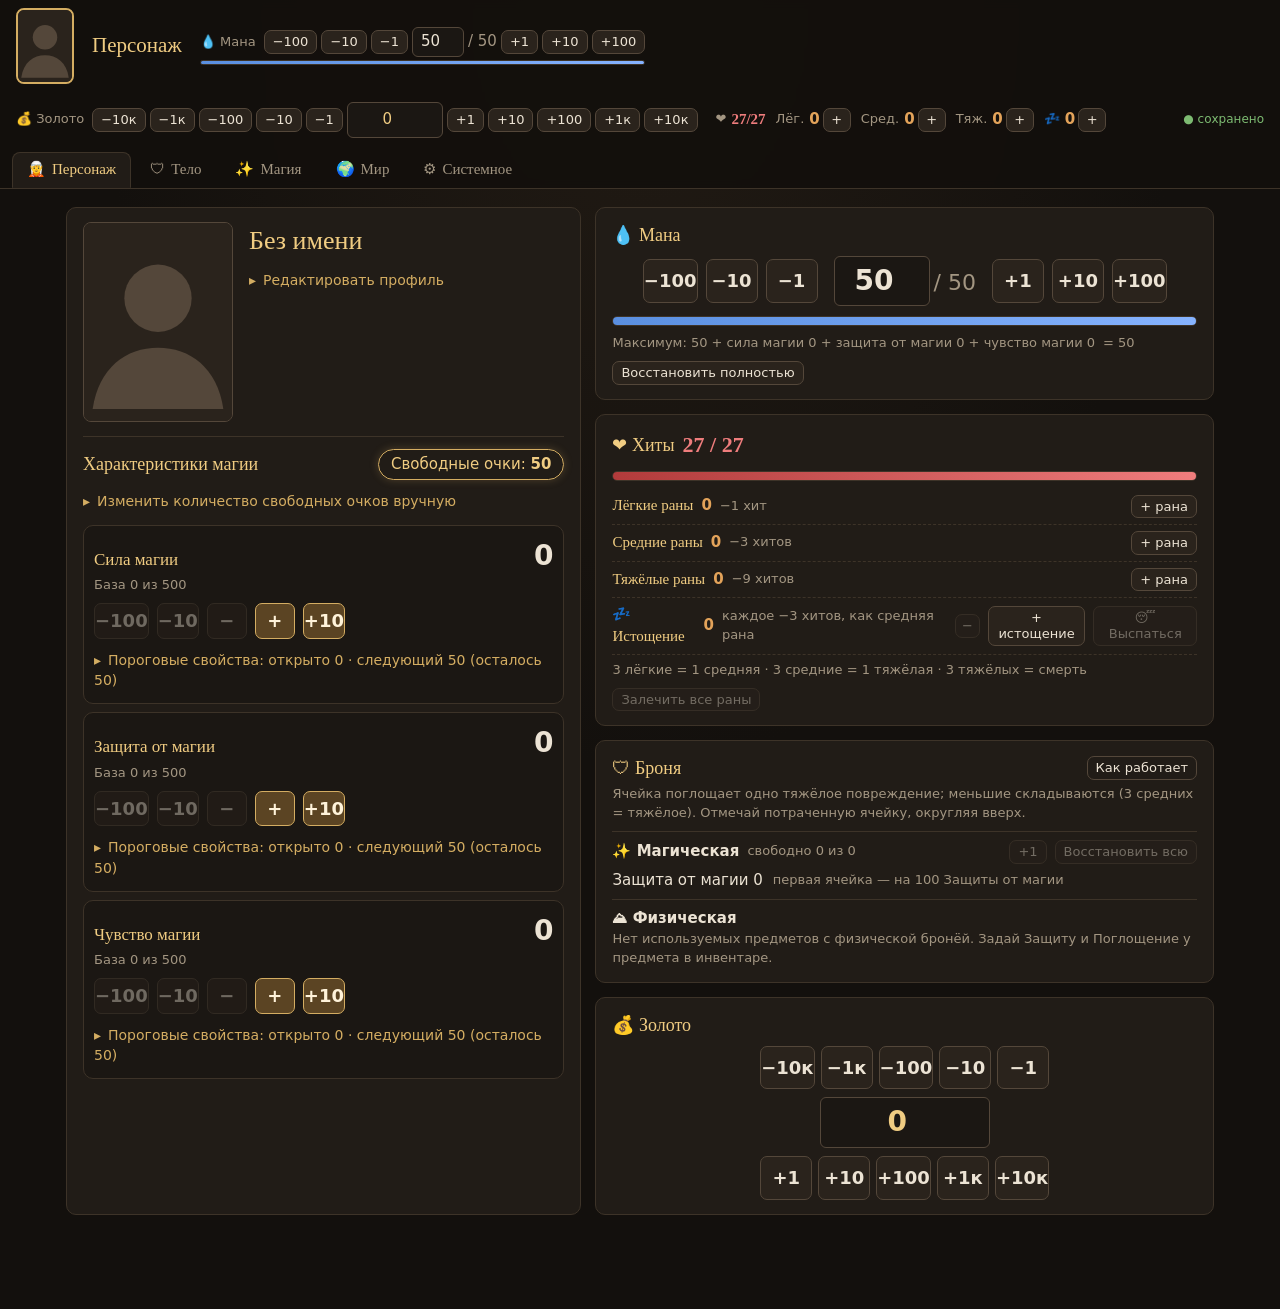
==== commit 501facef: "Add defence, property to five-mage" ====
--- a/MagesGleb/index.html
+++ b/MagesGleb/index.html
@@ -43,6 +43,33 @@
 .tab:hover{color:var(--text)}
 .tab.active{color:var(--gold2);border-bottom-color:var(--gold)}
 .tab-ico,.tab-short{display:none}
+.armor-block{border-top:1px solid var(--line);padding-top:8px;margin-top:8px}
+.armor-row{display:flex;flex-wrap:wrap;align-items:center;gap:6px 10px;margin-top:6px}
+.armor-name{min-width:140px}
+.armor-cells{display:inline-flex;flex-wrap:wrap;gap:4px}
+.armor-cell{width:20px;height:20px;accent-color:#8a7a5a;cursor:pointer}
+.props-line{display:flex;flex-wrap:wrap;gap:6px 10px;margin:6px 0}
+.prop-chip{border:1px solid var(--line2);border-radius:12px;padding:1px 9px;font-size:13.5px;background:var(--bg2)}
+.prop-chip.manual{border-style:dashed}
+.prop-chip.neg{border-color:#c0504d;color:#f08a87}
+.prop-edit{display:inline-flex;align-items:center;gap:6px}
+.prop-in{width:70px;padding:2px 6px}
+.prop-in.master,input.master{outline:1px solid #6b4f8a}
+.prop-sys{color:var(--muted);font-size:13px}
+.props-row{margin-top:4px;gap:4px 12px}
+.props-grid{display:grid;grid-template-columns:repeat(auto-fill,minmax(150px,1fr));gap:6px 12px}
+.table-wrap{overflow-x:auto;margin:6px 0}
+.props-table{border-collapse:collapse;font-size:13.5px}
+.props-table th,.props-table td{border-bottom:1px solid var(--line);padding:3px 8px;text-align:left;white-space:nowrap}
+.props-table .row-name{color:var(--text)}
+.src-input{max-width:340px;padding:3px 8px;font-size:13px}
+.cost.ex-cost{color:#c9a6e8}
+.cost.stat-cost{color:#e8a6a6}
+.extra-cost{margin-top:6px;gap:6px 12px}
+.extra-cost .lvl-num{width:56px}
+.master-bar{background:#2c2238;border:1px solid #6b4f8a;border-radius:var(--radius);padding:10px 14px;margin-bottom:14px}
+.master-edit{border-left:3px solid #6b4f8a;padding-left:10px}
+.btn.master-btn{border-color:#6b4f8a;color:#d6b8f5}
 .tab .badge{display:inline-block;margin-left:5px;background:var(--panel2);border-radius:9px;padding:0 6px;font-size:11px;color:var(--gold)}
 
 main{max-width:1180px;margin:0 auto;padding:18px 16px 80px}
@@ -371,6 +398,9 @@
 .mention{background:none;border:none;padding:0;font:inherit;cursor:pointer;text-decoration:underline dotted;text-underline-offset:3px}
 .mention-npc{color:#9fd0ff}
 .mention-loc{color:#a8dca0}
+.mention-self{color:#f0c987}
+.mention-book,.mention-arcane{color:#c9a6e8}
+.mention-item{color:#e8c39a}
 .mention-faction{color:#e0b4f0}
 .mention:hover{text-decoration-style:solid}
 
@@ -533,7 +563,7 @@
 /* =====================================================================
    STATE — константы, справочники, состояние по умолчанию
    ===================================================================== */
-const APP_VERSION = 10;
+const APP_VERSION = 13;
 const STORAGE_KEY = 'gleb-mages-rpg-state';
 const BACKUP_KEY = 'gleb-mages-rpg-backups';
 const FILE_PREFIX = 'gleb-mages-rpg';
@@ -555,12 +585,16 @@
 const MANA_BASE = 50;
 const MANA_STATS = ['magicPower', 'magicDefense', 'magicSense'];
 
+// Максимум базового значения каждой из трёх характеристик магии
+const STAT_MAX = 500;
 const STAT_DEFS = [
   { key: 'maxMana', name: 'Максимальная мана', short: 'Макс. мана',
     get: () => MANA_BASE + MANA_STATS.reduce((t, k) => t + getTotal(k), 0), set: () => {} },
   { key: 'magicPower', name: 'Сила магии', allocatable: true, thresholds: true },
   { key: 'magicDefense', name: 'Защита от магии', allocatable: true, thresholds: true },
   { key: 'magicSense', name: 'Чувство магии', allocatable: true, thresholds: true },
+  // Запас открывается, когда одна из трёх характеристик дошла до максимума; без потолка; прикрывает траты характеристик
+  { key: 'reserve', name: 'Запас', allocatable: true, noMax: true },
   { key: 'heavyToDeath', name: 'Тяжёлых ран до смерти', short: 'Тяжёлых ран до смерти',
     get: () => WOUND_RULES.heavyToDeath, set: () => {} },
   { key: 'freeSlots', name: 'Ячеек свободного аффикса', short: 'Ячеек свободного аффикса',
@@ -686,20 +720,77 @@
 ];
 
 // Формы по умолчанию. Уровень владения и «изучена» игрок отмечает сам.
+// Формы — общий список мастера. У игрока меняются только «изучена» и источник; свои формы можно добавлять.
+// prev — предыдущая форма (для продвинутых форм)
 const FORM_SEED = [
-  { n: "Барьер", a: ["Заряд"] },
-  { n: "Копьё", a: ["Пробивание"] },
-  { n: "Стена", a: ["Укрепление"] },
-  { n: "Кнут", a: ["Управление"] },
-  { n: "Столб", a: ["Рост"] },
+  {"n":"Барьер","a":["Заряд"]},
+  {"n":"Стрела","d":"Небольшой стреловидный снаряд.","a":["Умножение"]},
+  {"n":"Копьё","prev":"Стрела","d":"Крупный стреловидный снаряд.","a":["Пробивание","Ускорение"]},
+  {"n":"Стена","d":"Создаёт плоскость примерно 2 на 2 метра, небольшой толщины.","a":["Укрепление"]},
+  {"n":"Форт","prev":"Стена","d":"Поднимает стену вокруг мага — 4 стены.","a":["Укрепление","Ускорение"]},
+  {"n":"Столб","d":"Конусообразная материя, растущая с условного низа вверх с постоянной скоростью. Можно поддерживать, тратит ману экспоненциально.","a":["Рост"]},
+  {"n":"Ускоренный столб","prev":"Столб","a":["Рост","Ускорение"]},
+  {"n":"Власть","prev":"Столб","d":"Маг создаёт толстый столб под целью, обычно под собой.","a":["Рост","Укрепление"]},
+  {"n":"Шар","d":"Снаряд концентрированной энергии, летящий по прямой от движения мага; взрывается в конце.","a":["Взрыв"]},
+  {"n":"Мортира","prev":"Шар","d":"Это шар, но летящий по дуге.","a":["Взрыв","Управление"]},
+  {"n":"Покров","d":"Маг покрывает своё или чужое тело элементом для получения защиты или обездвиживания.\nПокрыть другого мага стихией можно только при доминации этой стихии.","a":["Управление"]},
+  {"n":"Доспех","prev":"Покров","d":"Маг покрывает себя толстыми пластинами элемента. Между пластинами есть зазор, но они намного плотнее покрова.","a":["Укрепление","Управление"]},
+  {"n":"Аватар","prev":"Доспех","d":"Могучий доспех из стихии полностью покрывает владельца. Каменный аватар поднимает вас выше, а бесплотный возвышается над вами, пряча вас в потоке энергии.","a":["Заряд","Укрепление","Управление"]},
+  {"n":"Нова","d":"Взрыв стихии вокруг мага, имеет сниженный урон.","a":["Ускорение"]},
+  {"n":"Звезда","prev":"Нова","d":"Создаёт сгусток энергии в пространстве, после чего он взрывается. Имеет задержку 1 ход (3 Ускорения отменяют задержку).\nКонцентрация может дать увеличение, можно растить.","a":["Взрыв","Рост"]},
+  {"n":"Комета","prev":"Звезда","d":"Формирует звезду в воздухе 1 ход, затем обрушивает её сверху на врагов (с 3 Ускорениями формируется за 1 ход).\nКонцентрация может дать увеличение, можно растить.","a":["Взрыв","Рост","Управление"]},
+  {"n":"Кнут","d":"Сложенная в линию энергия движется гибкой цепью, позволяя ей огибать препятствия и хватать объекты.","a":["Управление"]},
+  {"n":"Коса","d":"Довольно крупный всплеск энергии, не летящий далеко вперёд, а следующий за движением руки.","a":["Острота","Ускорение"]},
+  {"n":"Истукан","d":"Грубое изваяние гуманоида.","a":["Заряд","Управление"]},
+  {"n":"Конус","d":"Направленная веером стихия от мага в сторону.","a":["Рост"]},
+  {"n":"Луч","d":"Направленная вдаль прямой линией энергия от мага к цели.","a":["Ускорение"]},
 ];
 
 // Описания аффиксов по умолчанию
 const AFFIX_DESCRIPTIONS = {
   "Укрепление": "Замедляет заклинание.\nТри Укрепления замедляют вдвое.",
   "Избирательный": "Не попадает по своим.",
-  "Ласковый": "Пацифистичный: не наносит урон по своим.",
+  "Ласковый": "Не наносит урон по своим.",
 };
+// Аффиксы мастера без описаний (пока)
+const EXTRA_AFFIXES = ['Живой', 'Поиск', 'Разделение', 'Разлагающий', 'Раскалённый', 'Мягкий', 'Размытие', 'Токсичный'];
+
+// Тайные школы и их заклинания — общий список мастера. У игрока: «изучено», счётчик, заметки, картинка.
+const ARCANE_SCHOOLS = [['teleport', 'Телепортация'], ['transform', 'Трансформация'], ['creation', 'Созидание'], ['negation', 'Отрицание'], ['mind', 'Разум']];
+// n — название, aka — старые написания (для узнавания в сохранениях), lvl — уровень, cost — мана, ex — истощение,
+// st — постоянная трата характеристик { magicPower: n, … }, tags — метки, x — примечание мастера, d — описание
+// Свойства заклинаний — справочник мастера. coef — коэффициент свойства (пока у всех 1).
+const PROP_SEED = [
+  { id: 'area', n: 'Область', coef: 1 },
+  { id: 'range', n: 'Дальность', coef: 1 },
+  { id: 'damage', n: 'Урон', coef: 1 },
+  { id: 'defense', n: 'Защита', coef: 1 },
+  { id: 'absorb', n: 'Поглощение', coef: 1 },
+];
+// Значения, закреплённые мастером (у всех одинаковые, 🔒). Незакреплённые игрок заполняет сам.
+// Ступени: «стихия|ступень» → { свойство: число }; у форм — в FORM_SEED (p: { свойство: true/false });
+// аффиксы: «название» → { свойство: '50%' }; тайные школы: id → { свойство: число } (на будущее).
+const STAGE_PROPS = {};
+const AFFIX_PROPS = {};
+const SCHOOL_PROPS = {};
+
+const ARCANE_SEED = [
+  {"school":"transform","n":"Двойник","lvl":"Фундаментальный","cost":100,"tags":["Истощение","Трансформация","Клон"],"d":"Создание дубликата, максимум 1 дубликат. Он делит с магом один разум.\nОбычно создание клона доступно 1 раз в (день).\nПовторное использование за короткий срок даёт 3 единицы истощения."},
+  {"school":"transform","n":"Мутация (касание)","lvl":"Повышенная","cost":80,"tags":["Мутация"],"x":"Ранее запретная техника. Заставляет кидать кубики за каждую опухоль.","d":"Боевая техника создаёт мутацию при касании рукой или органическим оружием.\nМутация — это эффект, который поражает плоть атакованного. На базовом уровне требует касания тела цели напрямую или через органического посредника, например меча из железного дерева.\nЭффект мутации чаще всего отрицательный — опухоль.\nОпухоль занимает здоровье цели: малая = лёгкое ранение, средняя = среднее ранение, обширная = тяжёлое ранение.\nОбладатель опухоли кидает кубики каждый ход, по кубику за каждую опухоль:\n6 — опухоль уменьшается;\n5 — опухоль стагнирует;\n4 — опухоль болит (может сбить концентрацию);\n3 — опухоль мутирует (накладывает 1 истощение);\n2 — опухоль делится (снижает ранг и делится на 2 опухоли меньше; если делиться некуда, то просто удваивается);\n1 — опухоль растёт (повышает ранг)."},
+  {"school":"transform","n":"Аспект краба — клешня","aka":["Аспект краба - Клешня"],"lvl":"Ученик","cost":60,"tags":["Преображение"],"x":"Уязвимость к огню, краснеет.","d":"Маг выращивает себе мощную клешню на руке. Клешня покрыта панцирем и может блокировать многие атаки. Повышает защиту обладателя от физического урона и позволяет применять клешню.\nКлешня вдвое длиннее руки человека.\nОчень сильное сжатие.\nПолученный клешнёй урон не передаётся магу."},
+  {"school":"transform","n":"Аспект спрута — щупальца","aka":["Аспект спрута - щупальца"],"lvl":"Продвинутый","cost":60,"tags":["Преображение","Биотехника"],"d":"Создаёт тентакли из спины — это крепкие мускулистые органы. Атаки по ним не наносят урон магу, но рубят щупальца.\nСильное сжатие, ускорение плавания и карабкания, можно метать чернила."},
+  {"school":"transform","n":"Мана-мышцы","aka":["Манна мышици"],"lvl":"Ученик","cost":30,"tags":["Усиление","Истощение","Трата в ход"],"d":"Значительно повышает силу — на 500% — и вес — на 200%. Тратит 30 маны каждый ход.\nУвеличивает физическое сопротивление, силу удара, прыжка и т. д.\nДаёт 1 единицу истощения каждые 3 хода."},
+  {"school":"transform","n":"Чудовищный метаболизм","lvl":"Ученик","cost":100,"tags":["Трансформация","Исцеление","Истощение"],"d":"Восстанавливает 1 среднее здоровье в ход, длится 6 ходов.\nНе восстанавливает здоровье, удержанное травмами, аномалиями, истощением и мутациями.\nДаёт 1 единицу истощения по окончании действия."},
+  {"school":"transform","n":"Аспект саламандры — кожа","aka":["Аспект саламандры - кожа"],"lvl":"Ученик","cost":60,"tags":["Преображение","Трансформация","Огонь","Биотехника"],"d":"Маг покрывает свою кожу чешуёй саламандры и меняет принцип термодинамики в теле, немного повышая броню и значительно увеличивая сопротивление огню — на 50% и +20% к максимуму. Но даёт уязвимость к холоду 20%.\nВся огненная магия мага получает аффикс «Управление», что увеличивает отзывчивость огня."},
+  {"school":"transform","n":"Аспект богомола — клешня","aka":["Аспект богомола - клешня"],"lvl":"","cost":60,"tags":["Преображение","Биотехника","Насекомое"],"d":"Маг создаёт конечность — клинок богомола. Длинная рука с эффектом остроты и скорости имеет значительный урон и 2 атаки: «Рывок богомола» — быстрая атака и «Ловушка богомола» — захват.\nПолученные рукой повреждения не передаются магу."},
+  {"school":"transform","n":"Аспект гончей — ноги","aka":["Аспект гончей - ноги"],"lvl":"Ученик","cost":60,"tags":["Преображение","Биотехника"],"d":"Заменяет свои ноги на мощные лапы тельской гончей, что позволяет очень быстро бегать, почти не тратя выносливость. Немного увеличивает высоту прыжка, а в сочетании с «Мана-мышцами» — сильно."},
+  {"school":"transform","n":"Аспект летучей мыши — эхолокация","aka":["Аспект летучей мыши - эхолокация"],"lvl":"","cost":60,"tags":["Преображение","Биотехника"],"d":"Создаёт себе уши летучей мыши: маг может слышать пространство и использовать эхолот."},
+  {"school":"transform","n":"Аспект стрекозы — глаза","aka":["Аспект стрекозы - глаза"],"lvl":"Продвинутый","cost":100,"tags":["Преображение","Биотехника"],"d":"Фасетчатые глаза со зрением на 360 градусов и повышенной реакцией. Выглядит мерзко, но даёт невероятный угол обзора."},
+  {"school":"transform","n":"Аспект лягушки — яд","aka":["Аспект лягушки - яд"],"lvl":"Ученик","cost":100,"tags":["Преображение","Яд","Биотехника","Истощение","Аффикс"],"d":"Маг преображает своё тело и начинает выделять яд. Чем больше в нём было токсина, тем сильнее его яд; при этом тело очищается от токсинов, а яд можно использовать с магией воды (магия воды получает аффикс «Токсичный»).\nЕсли техника снимает 1 тяжёлый токсин, то даёт 1 истощение."},
+];
+
+// Сравнение названий без учёта регистра, «ё» и вида тире
+function normName(v) { return String(v || '').trim().toLowerCase().replace(/ё/g, 'е').replace(/[\s\-—–]+/g, ' '); }
 
 // Множители стоимости маны по ступеням — правило игры, берутся только отсюда (ключ «стихия|ступень»)
 const STAGE_MULTIPLIERS = new Map(ELEMENT_SEED.flatMap(e => e.stages.filter(st => st.m != null).map(st => [e.id + '|' + st.n, st.m])));
@@ -749,7 +840,7 @@
   });
   for (const [name, text] of Object.entries(AFFIX_DESCRIPTIONS)) affix(name).description = text;
   affixes.sort((a, b) => a.name.localeCompare(b.name, 'ru'));
-  return { elements, forms, affixes };
+  return { elements, forms, affixes, stageProps: {} };
 }
 
 function defaultState() {
@@ -758,17 +849,22 @@
     character: {
       name: '',
       title: '',
+      id: uid('pc'),
+      player: '',
       portrait: '',
       bio: '',
       mana: { current: MANA_BASE },
       gold: 0,
-      stats: { magicPower: 0, magicDefense: 0, magicSense: 0 },
+      stats: { magicPower: 0, magicDefense: 0, magicSense: 0, reserve: 0 },
+      arcaneSchools: [],
+      tempArmor: [],
       freeStatPoints: 50,
       statThresholds: [],
       health: {
         light: { items: [] },
         medium: { items: [] },
         heavy: { items: [] },
+        exhaustion: 0,
       },
     },
     disciplines: [{
@@ -787,6 +883,7 @@
     quests: [],
     chronicle: [],
     combos: [],
+    schoolProps: {},
     notDuplicates: [],
     dice: { history: [], presets: [] },
     ui: { tab: 'character', lastTab: {} },
@@ -919,6 +1016,59 @@
     s.version = 10;
     return s;
   },
+  // v12 → v13: аффикс снова называется «Ласковый» (если были «Пацифизм» и «Ласковый» — сливаются в один)
+  12: s => {
+    const affs = s.elementalMagic?.affixes || [];
+    const same = affs.filter(x => ['ласковый', 'пацифизм'].includes(normName(x.name)));
+    if (same.length) {
+      const keepId = same[0].id;
+      let json = JSON.stringify(s);
+      for (const x of same.slice(1)) json = json.split(x.id).join(keepId);
+      s = JSON.parse(json);
+      const all = s.elementalMagic.affixes, dups = all.filter(x => x.id === keepId), keep = dups[0];
+      for (const x of dups.slice(1)) { keep.links = [...(keep.links || []), ...(x.links || [])]; if (!keep.description?.trim()) keep.description = x.description; }
+      s.elementalMagic.affixes = all.filter(x => x.id !== keepId || x === keep);
+      keep.links = keep.links.filter((l, i, arr) => l.type !== 'free' || arr.findIndex(y => y.type === 'free') === i);
+      keep.name = 'Ласковый';
+    }
+    s.version = 13;
+    return s;
+  },
+  // v11 → v12: открытые тайные школы — по уже изученным заклинаниям школ
+  11: s => {
+    const open = (s.character.arcaneSchools ||= []);
+    for (const sp of s.arcaneSpells || []) {
+      if (!sp.learned) continue;
+      const sd = ARCANE_SEED.find(x => [x.n, ...(x.aka || [])].some(n => normName(n) === normName(sp.name)));
+      if (sd && !open.includes(sd.school)) open.push(sd.school);
+    }
+    s.version = 12;
+    return s;
+  },
+  // v10 → v11: аффикс «Ласковый» переименован в «Пацифизм» (если были оба — сливаются в один)
+  10: s => {
+    const OLD_TEXT = 'Пацифистичный: не наносит урон по своим.';
+    const affs = s.elementalMagic?.affixes || [];
+    const same = affs.filter(x => ['ласковый', 'пацифизм'].includes(normName(x.name)));
+    if (same.length) {
+      // все найденные сливаются в первый: ссылки на их id в заклинаниях и эффектах переводятся на него
+      const keepId = same[0].id;
+      let json = JSON.stringify(s);
+      for (const x of same.slice(1)) json = json.split(x.id).join(keepId);
+      s = JSON.parse(json);
+      const all = s.elementalMagic.affixes, dups = all.filter(x => x.id === keepId), keep = dups[0];
+      for (const x of dups.slice(1)) {
+        keep.links = [...(keep.links || []), ...(x.links || [])];
+        if (!keep.description?.trim() || keep.description === OLD_TEXT) keep.description = x.description || keep.description;
+      }
+      s.elementalMagic.affixes = all.filter(x => x.id !== keepId || x === keep);
+      keep.links = keep.links.filter((l, i, arr) => l.type !== 'free' || arr.findIndex(y => y.type === 'free') === i);
+      keep.name = 'Пацифизм';
+      if (!keep.description?.trim() || keep.description === OLD_TEXT) keep.description = 'Не наносит урон по своим.';
+    }
+    s.version = 11;
+    return s;
+  },
 };
 
 function migrate(s) {
@@ -970,6 +1120,66 @@
   }
 }
 
+// Аффикс по названию из правил: находит (без учёта регистра и «ё») или создаёт
+function seedAffix(em, name) {
+  let a = em.affixes.find(x => normName(x.name) === normName(name));
+  if (!a) { a = { id: uid('affix'), name, description: '', requirements: '', notes: '', links: [] }; em.affixes.push(a); }
+  else a.name = name;
+  a.links ||= [];
+  return a;
+}
+function ensureSeedAffixes(s) {
+  const em = s.elementalMagic;
+  for (const name of [...Object.keys(AFFIX_DESCRIPTIONS), ...EXTRA_AFFIXES]) {
+    const a = seedAffix(em, name);
+    if (AFFIX_DESCRIPTIONS[name] && !a.description?.trim()) a.description = AFFIX_DESCRIPTIONS[name];
+  }
+}
+
+// Формы из FORM_SEED: описание, предыдущая форма и аффиксы — из страницы; от сохранения — id, «изучена», источник.
+// Старые названия вида «Копье Продвинутая форма стрелы» узнаются по первой части.
+const formKey = n => normName(n).replace(/ (продвинутая|высшая) форма.*$/, '');
+function syncFormsFromSeed(s) {
+  const em = s.elementalMagic;
+  const byKey = new Map();
+  for (const f of em.forms) if (!byKey.has(formKey(f.name))) byKey.set(formKey(f.name), f);
+  const idByName = {}, seeded = [];
+  for (const sd of FORM_SEED) {
+    let f = byKey.get(formKey(sd.n));
+    if (!f) { f = { id: uid('form'), known: false, source: '' }; em.forms.push(f); }
+    Object.assign(f, { name: sd.n, description: sd.d || '', sys: true });
+    idByName[sd.n] = f.id;
+    seeded.push(f);
+  }
+  FORM_SEED.forEach((sd, i) => { seeded[i].prevId = sd.prev ? idByName[sd.prev] || null : null; });
+  const sysIds = new Set(seeded.map(f => f.id));
+  const own = em.forms.filter(f => !sysIds.has(f.id));
+  for (const f of own) { delete f.sys; f.prevId ??= null; }
+  for (const a of em.affixes) a.links = (a.links || []).filter(l => !(l.type === 'form' && sysIds.has(l.targetId)));
+  for (const sd of FORM_SEED) for (const an of sd.a || []) seedAffix(em, an).links.push({ id: uid('link'), type: 'form', targetId: idByName[sd.n] });
+  em.forms = [...seeded, ...own];
+}
+
+// Тайные заклинания школ из ARCANE_SEED; от сохранения — id, «изучено», счётчик, заметки, картинка
+function syncArcaneFromSeed(s) {
+  const list = s.arcaneSpells, taken = new Set();
+  for (const sd of ARCANE_SEED) {
+    const keys = [sd.n, ...(sd.aka || [])].map(normName);
+    let sp = list.find(x => !taken.has(x.id) && keys.includes(normName(x.name)));
+    if (!sp) { sp = { id: uid('arc'), learned: false, uses: 0, notes: '', image: '' }; list.push(sp); }
+    else if (!('learned' in sp)) {
+      // было своим заклинанием с таким же названием — значит, изучено; заметки-метки мастера не дублируем
+      sp.learned = true;
+      if (!s.character.arcaneSchools.includes(sd.school)) s.character.arcaneSchools.push(sd.school);
+      if (normName(sp.notes).replace(/,/g, '') === normName((sd.tags || []).join(' '))) sp.notes = '';
+    }
+    taken.add(sp.id);
+    Object.assign(sp, { sys: true, name: sd.n, school: sd.school, level: sd.lvl || '', manaCost: sd.cost || 0, exhaustCost: sd.ex || 0, statCost: { ...(sd.st || {}) },
+      description: sd.d || '', extra: sd.x || '', tags: sd.tags || [] });
+  }
+  for (const sp of list) if (!taken.has(sp.id)) { delete sp.sys; delete sp.extra; delete sp.learned; sp.school ??= ''; }
+}
+
 function normalize(s) {
   const d = defaultState();
   // ранения из старого формата (только число) — до fillMissing, иначе подставится пустой список
@@ -980,6 +1190,9 @@
   }
   fillMissing(s, d);
   syncStagesFromSeed(s);
+  syncFormsFromSeed(s);
+  ensureSeedAffixes(s);
+  syncArcaneFromSeed(s);
   const em = s.elementalMagic;
   for (const de of d.elementalMagic.elements)
     if (!em.elements.some(e => e.id === de.id)) em.elements.push({ ...de, stages: [] });
@@ -1028,7 +1241,7 @@
 
 function loadState() {
   const raw = store.get(STORAGE_KEY);
-  if (!raw) return defaultState();
+  if (!raw) return normalize(defaultState());
   try {
     const data = JSON.parse(raw);
     if (typeof data.version !== 'number') throw new Error('нет поля version');
@@ -1037,7 +1250,7 @@
     console.error(e);
     store.set(STORAGE_KEY + '-broken-' + Date.now(), raw);
     setTimeout(() => toast('Сохранение повреждено, загружены данные по умолчанию. Старые данные сохранены отдельно.', 'error'), 300);
-    return defaultState();
+    return normalize(defaultState());
   }
 }
 
@@ -1045,10 +1258,16 @@
 // Что пишется в сохранение и экспорт: ступени стихий — только id, название и отметка «открыта» (остальное — правила из страницы)
 function serializeState(pretty) {
   const em = state.elementalMagic;
+  const sysForms = new Set(em.forms.filter(f => f.sys).map(f => f.id));
   const slim = { ...state, elementalMagic: { ...em,
     elements: em.elements.map(el => ({ ...el, stages: el.stages.map(st => ({ id: st.id, name: st.name, unlocked: !!st.unlocked })) })),
-    // связи «аффикс — ступень» тоже из правил: при открытии собираются заново
-    affixes: em.affixes.map(a => ({ ...a, links: (a.links || []).filter(l => l.type !== 'stage') })) } };
+    // общие формы: только «изучена» и источник
+    forms: em.forms.map(f => f.sys ? { id: f.id, name: f.name, known: !!f.known, source: f.source || '', props: f.props || {} } : f),
+    // связи «аффикс — ступень» и «аффикс — общая форма» тоже из правил: при открытии собираются заново
+    affixes: em.affixes.map(a => ({ ...a, links: (a.links || []).filter(l => l.type !== 'stage' && !(l.type === 'form' && sysForms.has(l.targetId))) })) },
+    // заклинания школ: только личные отметки
+    arcaneSpells: state.arcaneSpells.map(sp => sp.sys
+      ? { id: sp.id, name: sp.name, learned: !!sp.learned, uses: sp.uses || 0, notes: sp.notes || '', image: sp.image || '' } : sp) };
   return pretty ? JSON.stringify(slim, null, 2) : JSON.stringify(slim);
 }
 
@@ -1119,11 +1338,48 @@
   saveState();
   render();
 }
+/* ---------- визитка персонажа ---------- */
+const CARD_KIND = FILE_PREFIX + '-card';
+function exportCard() {
+  const c = state.character;
+  if (!c.name?.trim()) { toast('Сначала впиши имя персонажа', 'error'); return; }
+  const card = { kind: CARD_KIND, cardVersion: 1, id: c.id, name: c.name.trim(), title: c.title || '', bio: c.bio || '',
+    portrait: c.portrait || '', player: c.player || '', date: new Date().toISOString() };
+  const slug = card.name.replace(/[^\p{L}\p{N}]+/gu, '-').replace(/^-|-$/g, '');
+  downloadText(JSON.stringify(card, null, 2), `${FILE_PREFIX}-card-${slug}-${dateStamp()}.json`);
+}
+// Визитка другого игрока → карточка «персонаж игрока» (та же — обновляется, свои заметки о нём остаются)
+function importCard(card) {
+  if (card.id === state.character.id) { toast('Это визитка твоего собственного персонажа', 'error'); return; }
+  let n = state.npcs.find(x => x.id === card.id);
+  const fresh = !n;
+  if (fresh) { n = { ...newNpc('pc', card.name), id: card.id }; state.npcs.push(n); }
+  Object.assign(n, { kind: 'pc', name: card.name || n.name, short: card.title || '', bio: card.bio || '', image: card.portrait || n.image || '', player: card.player || '' });
+  commit();
+  goToNpc(n.id);
+  toast(fresh ? `Добавлен персонаж игрока «${n.name}»` : `Карточка «${n.name}» обновлена`, 'ok');
+}
+function cardInput() {
+  const input = h('input', { type: 'file', accept: '.json,application/json', style: 'display:none', onchange: e => {
+    const f = e.target.files[0];
+    e.target.value = '';
+    if (!f) return;
+    f.text().then(t => {
+      let d;
+      try { d = JSON.parse(t); } catch { toast('Файл не является корректным JSON', 'error'); return; }
+      if (d?.kind !== CARD_KIND) { toast('Это не визитка персонажа', 'error'); return; }
+      importCard(d);
+    });
+  } });
+  return [btn('🪪 Загрузить визитку', () => input.click(), '', false, 'Файл-визитка другого игрока: его персонаж появится здесь'), input];
+}
+
 function importJSONFile(file) {
   const reader = new FileReader();
   reader.onload = () => {
     let data;
     try { data = JSON.parse(reader.result); } catch (e) { toast('Файл не является корректным JSON', 'error'); return; }
+    if (data?.kind === CARD_KIND) { importCard(data); return; }
     if (!isPlain(data) || typeof data.version !== 'number') { toast('В файле нет поля version — это не сохранение листа', 'error'); return; }
     if (!confirm(`Заменить текущие данные содержимым файла «${file.name}»?\nТекущее состояние будет сохранено в резервную копию.`)) return;
     try {
@@ -1200,9 +1456,16 @@
   commit();
 }
 
+const capOf = key => statDef(key)?.noMax ? Infinity : STAT_MAX;
+// Запас открывается навсегда, как только одна из характеристик дошла до максимума (траты потом его не закрывают)
+function reserveOpen() {
+  const c = state.character;
+  if (!c.reserveOpened && MANA_STATS.some(k => getBase(k) >= STAT_MAX)) c.reserveOpened = true;
+  return !!c.reserveOpened || getBase('reserve') > 0;
+}
 const pendingTotal = () => Object.values(ui.pending).reduce((a, b) => a + b, 0);
 function applyPending() {
-  for (const [k, p] of Object.entries(ui.pending)) setBase(k, getBase(k) + p);
+  for (const [k, p] of Object.entries(ui.pending)) setBase(k, Math.min(capOf(k), getBase(k) + p));
   state.character.freeStatPoints -= pendingTotal();
   ui.pending = {};
   commit();
@@ -1385,7 +1648,7 @@
 
 function emptyDraft() {
   return { elementId: null, stageId: null, formId: null, freeAffixId: null, image: '',
-    name: '', manaCost: 0, description: '', notes: '' };
+    name: '', manaCost: 0, exhaustCost: 0, statCost: {}, description: '', notes: '' };
 }
 
 function resetDependents(obj, changedKey) {
@@ -1557,19 +1820,264 @@
 const missingText = list => list.map(m => `${affName(m.affixId) || '?'} ×${m.n}`).join(', ');
 const consumeText = list => list.map(s => affName(s.affixId)).join(', ');
 
+// Истощение за применение (у тайных — из списка школы или своё, у стихийных — указывается вручную)
+const spellExhaust = s => Math.max(0, Number(s.exhaustCost) || 0);
+// Постоянная трата характеристик: { magicPower: n, … } — только ненулевые
+const STAT_SHORT = { magicPower: 'Сила', magicDefense: 'Защита', magicSense: 'Чувство' };
+const statCostOf = s => Object.fromEntries(MANA_STATS.map(k => [k, Math.max(0, Number(s.statCost?.[k]) || 0)]).filter(([, v]) => v));
+const statCostText = st => Object.entries(st).map(([k, v]) => `${v} ${STAT_SHORT[k]}`).join(', ');
+const castLabel = (cost, ex, icon = '✦ Применить', st = {}) =>
+  `${icon} (−${cost}${ex ? ' · +' + ex + ' 💤' : ''}${Object.keys(st).length ? ' · −' + statCostText(st) : ''})`;
+const exChip = ex => ex ? h('span', { class: 'cost ex-cost', title: 'Истощение за применение' }, '💤 ' + ex) : null;
+const statChips = st => Object.entries(st).map(([k, v]) => h('span', { class: 'cost stat-cost', title: 'Постоянная трата характеристики (сначала из Запаса)' }, `−${v} ${STAT_SHORT[k]}`));
+
+// Строка «кроме маны тратит»: истощение и характеристики — в конструкторе, книге и тайной магии
+function extraCostRow(obj, onChange = commit) {
+  obj.statCost ||= {};
+  return h('div', { class: 'row small extra-cost' },
+    h('span', { class: 'muted' }, 'Кроме маны тратит:'),
+    h('label', { class: 'chk', title: 'Истощение за каждое применение' }, '💤 истощение', num(obj, 'exhaustCost', { min: 0, class: 'lvl-num', onChange })),
+    MANA_STATS.map(k => h('label', { class: 'chk', title: 'Постоянная трата: сначала из Запаса, потом из самой характеристики' },
+      statDef(k).name, num(obj.statCost, k, { min: 0, class: 'lvl-num', onChange }))));
+}
+
+// Как заплатить характеристиками: сначала Запас (прежде всего там, где самой характеристики не хватает). null — не хватает.
+function statPayment(need) {
+  const res = { reserve: 0, stats: {} };
+  let left = getBase('reserve');
+  const keys = Object.keys(need);
+  for (const k of keys) {
+    const lack = Math.max(0, need[k] - getBase(k)), take = Math.min(left, lack);
+    if (lack > take) return null;
+    res.stats[k] = need[k] - take; left -= take; res.reserve += take;
+  }
+  for (const k of keys) { const take = Math.min(left, res.stats[k]); res.stats[k] -= take; left -= take; res.reserve += take; }
+  return res;
+}
+
+// Списывает всё сразу: ману, истощение и характеристики. Характеристики — навсегда, поэтому спрашиваем.
+function payCost(name, mana, ex, st) {
+  const m = state.character.mana;
+  if (m.current < mana) { toast('Недостаточно маны', 'error'); return false; }
+  const pay = statPayment(st);
+  if (!pay) { toast('Не хватает характеристик (с учётом Запаса)', 'error'); return false; }
+  if (!confirmDeadlyExhaustion(ex)) return false;
+  if (Object.keys(st).length && !confirm(`«${name}» навсегда тратит: ${statCostText(st)}.` +
+    (pay.reserve ? `\nИз Запаса: ${pay.reserve}` + (Object.values(pay.stats).some(v => v) ? `, из характеристик: ${statCostText(Object.fromEntries(Object.entries(pay.stats).filter(([, v]) => v)))}` : '') + '.' : '') +
+    '\nПрименить?')) return false;
+  m.current -= mana;
+  for (const [k, v] of Object.entries(pay.stats)) if (v) setBase(k, getBase(k) - v);
+  if (pay.reserve) setBase('reserve', getBase('reserve') - pay.reserve);
+  if (ex) HP().exhaustion = exhaustion() + ex;
+  return true;
+}
+function paidToast(name, mana, ex, st) {
+  toast(`${name}: −${mana} маны${ex ? `, +${ex} истощения` : ''}${Object.keys(st).length ? ', −' + statCostText(st) : ''}`, 'ok');
+  if (ex && hits() <= 0) toast('☠ Хиты закончились — это смерть', 'error');
+}
+
+/* ---------- свойства заклинаний ---------- */
+const PROPS = () => PROP_SEED;
+const round2 = x => Math.round(x * 100) / 100;
+// «50%», «+50 %», «0.5», «0,5» — одно и то же (0.5). Пусто — null, не число — NaN.
+function parseFrac(raw) {
+  const t = String(raw ?? '').trim().replace(/\s+/g, '').replace(',', '.');
+  if (!t) return null;
+  const pct = t.endsWith('%'), n = Number(pct ? t.slice(0, -1) : t);
+  return isFinite(n) ? (pct ? n / 100 : n) : NaN;
+}
+const fmtPct = f => (f >= 0 ? '+' : '−') + round2(Math.abs(f) * 100) + '%';
+function parseNumOrNull(raw) {
+  const t = String(raw ?? '').trim().replace(',', '.');
+  if (!t) return null;
+  const n = Number(t);
+  if (!isFinite(n)) { toast(`«${raw}» — не число`, 'error'); return undefined; }
+  return n;
+}
+const isNum = v => typeof v === 'number' && isFinite(v);
+const stageKey = (el, st) => el.id + '|' + st.name;
+const stagePropSys = (el, st, pid) => STAGE_PROPS[stageKey(el, st)]?.[pid];
+const stagePropUser = (el, st, pid) => EM().stageProps?.[stageKey(el, st)]?.[pid];
+const stageProp = (el, st, pid) => isNum(stagePropSys(el, st, pid)) ? stagePropSys(el, st, pid) : stagePropUser(el, st, pid);
+const formSeedOf = f => f.sys ? FORM_SEED.find(x => x.n === f.name) : null;
+const formPropSys = (f, pid) => formSeedOf(f)?.p?.[pid];
+const formHasProp = (f, pid) => typeof formPropSys(f, pid) === 'boolean' ? formPropSys(f, pid) : !!f.props?.[pid];
+const affixPropSys = (a, pid) => AFFIX_PROPS[a.name]?.[pid];
+const affixPropRaw = (a, pid) => { const v = affixPropSys(a, pid); return v != null && String(v).trim() !== '' ? v : a.props?.[pid]; };
+// Записать значение в объект по двум ключам; пустое — удалить
+function setDeep(obj, k1, k2, v) {
+  if (v == null || v === '') { if (obj[k1]) { delete obj[k1][k2]; if (!Object.keys(obj[k1]).length) delete obj[k1]; } }
+  else (obj[k1] ||= {})[k2] = v;
+}
+
+// Свойства стихийного заклинания: отмечены у формы и есть число у (итоговой) ступени.
+// Значение = число ступени × коэффициент × (100% + сумма процентов всех аффиксов, кроме потраченных)
+function spellPropsCalc(obj) {
+  const r = findStage(obj.stageId), f = findForm(obj.formId);
+  if (!r || !f) return [];
+  const affs = [...elementAffixesOf(obj), ...formAffixesOf(obj), ...freeKeys().map(k => obj[k]).filter(Boolean)];
+  return PROPS().filter(p => formHasProp(f, p.id) && isNum(stageProp(r.el, r.st, p.id))).map(p => {
+    let sum = 0;
+    const parts = [];
+    for (const id of affs) {
+      const a = findAffix(id), v = a ? parseFrac(affixPropRaw(a, p.id)) : null;
+      if (v != null && isFinite(v)) { sum += v; parts.push({ name: a.name, v }); }
+    }
+    const base = stageProp(r.el, r.st, p.id), coef = Number(p.coef ?? 1);
+    const value = round2(base * coef * (1 + sum));
+    const manual = isNum(obj.propManual?.[p.id]) ? obj.propManual[p.id] : null;
+    return { p, base, coef, sum, parts, value, negative: sum < -1, manual, shown: manual ?? value };
+  });
+}
+const propTip = r => `${r.base} × ${r.coef} × (100%${r.parts.map(x => ' ' + fmtPct(x.v) + ' ' + x.name).join('')}) = ${r.value}` +
+  (r.manual != null ? `\nСвоё значение: ${r.manual}` : '') + (r.negative ? '\n⚠ Сумма процентов меньше −100%' : '');
+// Свойства в заклинании: просмотр или (editable) с «своим» значением
+// Ячейка числа: закреплённое мастером — 🔒 (правит только мастер); иначе — своё значение
+function propNumCell(sysVal, userVal, onUser, onSys) {
+  const locked = isNum(sysVal);
+  if (locked && !ui.master) return h('span', { class: 'prop-sys', title: 'Закреплено правилами мастера' }, '🔒 ' + sysVal);
+  return h('input', { class: 'prop-in' + (ui.master ? ' master' : ''), inputmode: 'decimal',
+    value: ui.master ? (sysVal ?? '') : (userVal ?? ''), placeholder: ui.master && isNum(userVal) ? String(userVal) : '—',
+    title: ui.master ? 'Режим мастера: закрепить значение для всех. Пусто — снять закрепление' : 'Своё значение (пока мастер не закрепил)',
+    onchange: e => { const v = parseNumOrNull(e.target.value); if (v !== undefined) (ui.master ? onSys : onUser)(v); } });
+}
+function propBoolCell(sysVal, userVal, onUser, onSys) {
+  const locked = typeof sysVal === 'boolean';
+  if (locked && !ui.master) return h('input', { type: 'checkbox', checked: sysVal, disabled: true, title: 'Закреплено правилами мастера' });
+  if (ui.master) return [h('input', { type: 'checkbox', class: 'master', checked: locked ? sysVal : !!userVal,
+      title: 'Режим мастера: закрепить для всех', onchange: e => onSys(e.target.checked) }),
+    locked ? h('button', { type: 'button', class: 'x', title: 'Снять закрепление', onclick: () => onSys(null) }, '↺') : null];
+  return h('input', { type: 'checkbox', checked: !!userVal, onchange: e => onUser(e.target.checked) });
+}
+// Галочки «свойство имеет смысл у формы»
+function formPropsRow(f) {
+  const sd = formSeedOf(f);
+  return h('div', { class: 'row small props-row' }, h('span', { class: 'muted' }, 'Свойства:'),
+    PROPS().map(p => h('label', { class: 'chk' + (formHasProp(f, p.id) ? ' on' : '') },
+      propBoolCell(formPropSys(f, p.id), f.props?.[p.id],
+        v => { f.props ||= {}; if (v) f.props[p.id] = true; else delete f.props[p.id]; commit(); },
+        v => { if (!sd) { toast('Своя форма — закреплять нечего', 'error'); return; } sd.p ||= {}; if (v == null) delete sd.p[p.id]; else sd.p[p.id] = v; resyncRules(); }),
+      ' ' + p.n)));
+}
+// Проценты аффикса по свойствам
+function affixPropChips(a) {
+  const list = PROPS().map(p => ({ p, raw: affixPropRaw(a, p.id) })).filter(x => x.raw != null && String(x.raw).trim() !== '');
+  return list.length ? h('div', { class: 'chips' }, list.map(({ p, raw }) => {
+    const v = parseFrac(raw);
+    return chip(`${p.n} ${isFinite(v) ? fmtPct(v) : '⚠ ' + raw}`, isFinite(v) ? 'mod' : 'locked', isFinite(v) ? null : 'Не число — в расчёте не участвует');
+  })) : null;
+}
+function affixPropsEditor(a) {
+  return h('div', { class: 'sub' },
+    h('div', { class: 'sub-title' }, 'Свойства: прибавка в процентах (50%, 0.5 и 0,5 — одно и то же)'),
+    h('div', { class: 'props-grid' }, PROPS().map(p => {
+      const sys = affixPropSys(a, p.id), locked = sys != null && String(sys).trim() !== '';
+      const raw = affixPropRaw(a, p.id), v = parseFrac(raw);
+      return h('label', { class: 'field' }, h('span', { class: 'lbl' }, p.n),
+        h('div', { class: 'row small' },
+          locked && !ui.master ? h('span', { class: 'prop-sys', title: 'Закреплено правилами мастера' }, '🔒 ' + sys)
+            : h('input', { class: 'prop-in' + (ui.master ? ' master' : ''), value: (ui.master ? sys : a.props?.[p.id]) ?? '', placeholder: '—',
+                onchange: e => {
+                  const t = e.target.value.trim();
+                  if (ui.master) { setDeep(AFFIX_PROPS, a.name, p.id, t || null); resyncRules(); }
+                  else { a.props ||= {}; if (t) a.props[p.id] = t; else delete a.props[p.id]; commit(); }
+                } }),
+          v == null ? null : isFinite(v) ? h('span', { class: 'muted' }, '= ' + fmtPct(v)) : h('span', { class: 'warn' }, 'не число')));
+    })));
+}
+// Числа ступени — значками в строке ступени
+function stagePropChips(el, st) {
+  const list = PROPS().filter(p => isNum(stageProp(el, st, p.id)));
+  return list.length ? h('div', { class: 'chips' }, list.map(p => chip(`${p.n} ${stageProp(el, st, p.id)}`, 'mod',
+    isNum(stagePropSys(el, st, p.id)) ? 'Закреплено правилами мастера' : 'Своё значение'))) : null;
+}
+// Таблица: строки × свойства
+function propsTable(rows) {
+  return h('div', { class: 'table-wrap' }, h('table', { class: 'props-table' },
+    h('thead', null, h('tr', null, h('th', null, ''), PROPS().map(p => h('th', null, p.n)))),
+    h('tbody', null, rows.map(r => h('tr', null, h('td', { class: 'row-name' }, r.name), PROPS().map(p => h('td', null, r.cell(p))))))));
+}
+function propsSection() {
+  const em = EM();
+  return h('div', null,
+    h('p', { class: 'hint' }, 'Свойство стихийного заклинания показывается, если оно отмечено у формы и у ступени есть число. ',
+      'Значение = число ступени × коэффициент свойства × (100% + сумма процентов всех аффиксов заклинания, кроме потраченных). ',
+      'Галочки форм — в карточках форм, проценты аффиксов — в редакторе аффикса. ',
+      'Всё, что мастер не закрепил (🔒), можно заполнять самой.'),
+    h('div', { class: 'chips' }, PROPS().map(p => chip(`${p.n} ×${p.coef ?? 1}`, 'affix', 'Коэффициент свойства'))),
+    ui.master ? masterPropsEditor() : null,
+    em.elements.map(el => fold('props-el-' + el.id, `${ELEMENT_ICON[el.id] || ''} ${el.name}: числа ступеней`,
+      propsTable(el.stages.map(st => ({ name: st.name, cell: p => propNumCell(stagePropSys(el, st, p.id), stagePropUser(el, st, p.id),
+        v => { setDeep(em.stageProps ||= {}, stageKey(el, st), p.id, v); commit(); },
+        v => { setDeep(STAGE_PROPS, stageKey(el, st), p.id, v); resyncRules(); }) }))))),
+    fold('props-schools', 'Тайные школы: числа (на будущее, в расчётах пока не участвуют)',
+      propsTable(ARCANE_SCHOOLS.map(([id, name]) => ({ name, cell: p => propNumCell(SCHOOL_PROPS[id]?.[p.id], state.schoolProps?.[id]?.[p.id],
+        v => { setDeep(state.schoolProps ||= {}, id, p.id, v); commit(); },
+        v => { setDeep(SCHOOL_PROPS, id, p.id, v); resyncRules(); }) })))));
+}
+// Режим мастера: справочник свойств
+function masterPropsEditor() {
+  return h('div', { class: 'form master-edit' },
+    PROP_SEED.map(p => h('div', { class: 'row small' },
+      ruleInput(p.n, v => { if (v.trim()) p.n = v.trim(); }),
+      h('span', { class: 'muted' }, 'коэффициент'),
+      ruleInput(p.coef ?? 1, v => { p.coef = Number(String(v).replace(',', '.')) || 0; }),
+      btn('✕', () => { if (confirm(`Убрать свойство «${p.n}» из справочника?`)) { PROP_SEED.splice(PROP_SEED.indexOf(p), 1); resyncRules(); } }, 'ghost danger small sq'))),
+    h('div', null, btn('🎓 + Свойство', () => { PROP_SEED.push({ id: uid('prop'), n: 'Новое свойство', coef: 1 }); resyncRules(); }, 'master-btn small')));
+}
+
+function propsView(obj, editable, onChange = commit) {
+  const rows = spellPropsCalc(obj);
+  if (!rows.length) return null;
+  return h('div', { class: 'props-line' }, rows.map(r => {
+    const label = h('span', { class: 'prop-chip' + (r.negative ? ' neg' : '') + (r.manual != null ? ' manual' : ''), title: propTip(r) },
+      `${r.p.n} ${r.shown}${r.manual != null ? ' ✎' : ''}${r.negative ? ' ⚠' : ''}`);
+    if (!editable) return label;
+    return h('span', { class: 'prop-edit' }, label,
+      h('label', { class: 'chk small', title: 'Своё значение вместо расчёта' },
+        h('input', { type: 'checkbox', checked: r.manual != null, onchange: e => {
+          obj.propManual ||= {};
+          if (e.target.checked) obj.propManual[r.p.id] = r.value; else delete obj.propManual[r.p.id];
+          onChange();
+        } }), 'своё'),
+      r.manual != null ? num(obj.propManual, r.p.id, { float: true, step: 'any', class: 'lvl-num', onChange }) : null);
+  }));
+}
+// Сумма процентов меньше −100% — предупреждаем (при применении и при закрытии редактирования)
+function warnNegative(obj) {
+  const neg = spellPropsCalc(obj).filter(r => r.negative);
+  if (neg.length) toast(`⚠ «${obj.name || autoSpellName(obj)}»: сумма процентов аффиксов меньше −100% — ` +
+    neg.map(r => `${r.p.n} ${fmtPct(r.sum)}`).join(', '), 'error');
+}
+// Свои свойства, которые не совпадают с расчётом
+function propMismatches() {
+  const out = [];
+  for (const sp of state.spellbook) for (const r of spellPropsCalc(sp)) if (r.manual != null && Math.abs(r.manual - r.value) > 1e-9) out.push({ sp, r });
+  return out;
+}
+// Временная броня от стихийного заклинания со свойством «Поглощение»: Земля — физическая, остальные стихии — магическая
+function addTempArmor(sp) {
+  const rows = spellPropsCalc(sp), ab = rows.find(r => r.p.id === 'absorb'), df = rows.find(r => r.p.id === 'defense');
+  if (!ab || !(ab.shown > 0)) return;
+  const type = sp.elementId === 'earth' ? 'phys' : 'magic', cells = Math.ceil(ab.shown);
+  (state.character.tempArmor ||= []).push({ id: uid('tarm'), name: sp.name || autoSpellName(sp), type, defense: df ? df.shown : 0, cells });
+  toast(`Временная ${type === 'phys' ? 'физическая' : 'магическая'} броня: ${cells} яч.`, 'ok');
+}
+
 function castSpell(spell) {
-  const cost = spellCost(spell);
-  const m = state.character.mana;
-  if (m.current < cost) { toast('Недостаточно маны', 'error'); return; }
-  m.current -= cost;
+  const cost = spellCost(spell), ex = spellExhaust(spell), st = statCostOf(spell), name = spell.name || 'Заклинание';
+  if (spell.stageId) warnNegative(spell);
+  if (!payCost(name, cost, ex, st)) return;
   spell.uses = (spell.uses || 0) + 1;
+  if (spell.stageId) addTempArmor(spell);
   commit();
-  toast(`${spell.name || 'Заклинание'}: −${cost} маны`, 'ok');
+  paidToast(name, cost, ex, st);
 }
 
 function saveDraftToBook() {
   const d = ui.draft;
   if (!spellParts().some(p => d[p.key])) { toast('Выбери хотя бы одну часть заклинания', 'error'); return; }
+  warnNegative(d);
   const spell = { id: uid('spell'), uses: 0, createdAt: new Date().toISOString(), ...JSON.parse(JSON.stringify(d)) };
   spell.name = d.name.trim() || autoSpellName(d);
   state.spellbook.push(spell);
@@ -1741,10 +2249,41 @@
 ];
 const groupOf = tabId => NAV.find(g => g.tabs.includes(tabId)) || NAV[0];
 
+// Механика защиты — по посту мастера (тексты переписаны, орфография исправлена)
 function renderMartialTab(v) {
-  v.append(h('section', { class: 'panel' },
-    h('div', { class: 'panel-title' }, '⚔ Боевое искусство'),
-    h('p', { class: 'hint' }, 'Раздел в разработке: правила уточняются у мастера.')));
+  const p = (...kids) => h('p', null, ...kids), b = t => h('b', null, t);
+  v.append(
+    h('section', { class: 'panel' },
+      h('div', { class: 'panel-title' }, '🛡 Механика защиты'),
+      p('У брони два показателя. ', b('Защита'), ' — порог повреждений, который броня может заблокировать (качество брони). ',
+        b('Поглощение'), ' — сколько повреждений броня может принять на себя (здоровье брони). В листе Поглощение — это ячейки: ',
+        'одна ячейка поглощает одно тяжёлое повреждение.'),
+      h('div', { class: 'sub-title' }, '✨ Магическая броня'),
+      p('Есть у магов: связана с магической защитой их ментального тела. Первую единицу персонаж получает на 100 Защиты от магии, ',
+        'дальше — по одной на каждые следующие 100. Лист считает её сам.'),
+      p('Одна единица магической брони поглощает одно тяжёлое повреждение магией и даёт 1 магической защиты. ',
+        'Повреждения складываются по тяжести: три средних — одно тяжёлое.'),
+      p(b('Пример. '), 'У персонажа 1 единица магической брони. В него попадают 3 огненные стрелы — 3 средних повреждения огнём. ',
+        'Урон огнём — повреждение магией: три средних складываются в одно тяжёлое и полностью поглощаются. Брони остаётся 0.'),
+      p('Магическую броню увеличивают предметы, бонусы и благословения: например, «кольцо магического щита (+1)» даёт вторую единицу. ',
+        'Обычные люди получают магическую броню только от магических вещей или благословений.'),
+      p('При определённых значениях магическая броня защищает и от магических воздействий — нужное значение задаёт заклинание. ',
+        'Пример: у врага 1 единица магической защиты — каменный покров на нём не срабатывает. ',
+        'Маг телепортации пытается принудительно перенести врага с магической бронёй 1, проигрывает бросок — и не переносит.'),
+      p(b('Восстановление'), ' идёт быстрее, чем у здоровья, — в перерывах между сражениями. В Тэле магическая броня не восстанавливается. ',
+        'Медитация или сон восстанавливают её полностью, зелье духа — тоже полностью, хорошее зелье маны — 1 единицу.'),
+      h('div', { class: 'sub-title' }, '⛰ Физическая броня'),
+      p('Работает так же, но с показателями физической защиты. Магическая броня не блокирует физический урон, физическая — магический. ',
+        'Магия земли, льда и воздуха наносит физические повреждения: от них защищают каменная или ледяная броня, доспехи и барьеры.'),
+      p(b('Пример. '), 'Персонаж применяет каменный покров и получает 1 единицу физической защиты. В него попадают 3 каменные стрелы — ',
+        '3 средних повреждения. Они складываются в одно тяжёлое повреждение камнем, броня его полностью поглощает, покров рассыпается.'),
+      p('В физической защите правило сложения по тяжести действует не всегда: особые случаи оценивает ведущий.'),
+      h('div', { class: 'sub-title' }, 'В листе'),
+      p('Броня — блок на вкладке «Персонаж», между хитами и золотом. Потраченные ячейки отмечай галочками, округляя вверх. ',
+        'Броня предмета задаётся в инвентаре (вид, Защита, Поглощение) и появляется, пока предмет используется.')),
+    h('section', { class: 'panel' },
+      h('div', { class: 'panel-title' }, '⚔ Боевое искусство'),
+      h('p', { class: 'hint' }, 'Остальное в разработке: правила уточняются у мастера.')));
 }
 
 function goTab(id) {
@@ -1782,6 +2321,7 @@
   const view = document.getElementById('view');
   const tab = TABS.find(t => t.id === state.ui.tab) || TABS[0];
   view.replaceChildren();
+  if (ui.master) view.append(masterBar());
   ui.mentionTargets = null;
   // append с разворачиванием массивов и пропуском пустых значений
   tab.render({ append: (...kids) => view.append(...kids.flat(Infinity).filter(k => k != null && k !== false)) });
@@ -1828,8 +2368,9 @@
     healthMini(),
     h('div', { class: 'hdr-compact' },
       h('span', { class: 'hc-hp' + (hits() <= 0 ? ' dead' : '') }, `❤ ${Math.max(0, hits())}/${maxHits()}`),
-      WOUND_TYPES.some(t => HP()[t.key].items.length)
-        ? h('span', { class: 'hc-wounds' }, WOUND_TYPES.map(t => `${t.short} ${HP()[t.key].items.length}`).join(' · ')) : null,
+      WOUND_TYPES.some(t => HP()[t.key].items.length) || exhaustion()
+        ? h('span', { class: 'hc-wounds' }, [...WOUND_TYPES.map(t => `${t.short} ${HP()[t.key].items.length}`),
+            ...(exhaustion() ? ['💤 ' + exhaustion()] : [])].join(' · ')) : null,
       h('span', { class: 'hc-mana' }, `💧 ${m.current}/${maxMana()}`),
       h('span', { class: 'hc-gold' }, `💰 ${c.gold}`)),
     h('span', { id: 'saveDot', class: 'save-dot' + (saveTimer ? ' dirty' : ''), title: 'Автосохранение' }, '● сохранено'));
@@ -1874,10 +2415,13 @@
             field('Титул / роль', txt(c, 'title')),
             field('Портрет — путь к файлу рядом с листом или URL', txt(c, 'portrait')),
             field('Описание / внешность', txt(c, 'bio', { multi: true, rows: 6 })),
-            h('div', null, btn('Обновить вид', render, 'small'))))
+            field('Игрок — твоё имя (для визитки)', txt(c, 'player')),
+            h('div', { class: 'row' }, btn('Обновить вид', render, 'small'),
+              btn('🪪 Сохранить визитку', exportCard, 'small', false,
+                'Файл для других игроков: имя, титул, описание, портрет и игрок. У них ты появишься в NPC как «персонаж игрока».'))))
         )),
         statsPanel()),
-      h('div', { class: 'stack' }, manaPanel(), healthPanel(), goldPanel())));
+      h('div', { class: 'stack' }, manaPanel(), healthPanel(), armorPanel(), goldPanel())));
 }
 
 function manaPanel() {
@@ -1896,6 +2440,69 @@
       btn('Восстановить полностью', () => { m.current = maxMana(); commit(); }, 'small')));
 }
 
+// Строки брони: магическая — от Защиты от магии и магических предметов; физическая — от предметов. Каждая строка — свои ячейки.
+function armorRows(type) {
+  const rows = [];
+  if (type === 'magic') rows.push({ key: 'magic', name: `Защита от магии ${getTotal('magicDefense')}`,
+    cells: Math.floor(Math.max(0, getTotal('magicDefense')) / MAGIC_ARMOR_STEP), defense: null });
+  for (const it of state.inventory)
+    if (it.equipped && it.armor?.type === type) rows.push({ key: 'item:' + it.id, name: it.name, cells: Math.max(0, Number(it.armor.absorb) || 0), defense: Number(it.armor.defense) || 0 });
+  for (const t of state.character.tempArmor || [])
+    if (t.type === type) rows.push({ key: 'temp:' + t.id, name: '⏳ ' + t.name, cells: t.cells, defense: t.defense, temp: t });
+  return rows;
+}
+const armorSpent = r => Math.min(r.cells, Math.max(0, Number(state.character.armorSpent?.[r.key]) || 0));
+function setArmorSpent(key, n) {
+  const m = (state.character.armorSpent ||= {});
+  if (n > 0) m[key] = n; else delete m[key];
+  commit();
+}
+function armorRow(r) {
+  const spent = armorSpent(r);
+  return h('div', { class: 'armor-row' },
+    h('span', { class: 'armor-name' }, r.name),
+    r.defense != null ? chip('Защита ' + r.defense, 'affix', 'Порог повреждений, который может заблокировать броня') : null,
+    h('span', { class: 'armor-cells' }, r.cells
+      ? Array.from({ length: r.cells }, (_, i) => h('input', { type: 'checkbox', class: 'armor-cell', checked: i < spent,
+          title: i < spent ? 'Ячейка потрачена — снять отметку' : 'Отметить ячейку потраченной',
+          onchange: () => setArmorSpent(r.key, i < spent ? i : i + 1) }))
+      : h('span', { class: 'small muted' }, r.key === 'magic' ? `первая ячейка — на ${MAGIC_ARMOR_STEP} Защиты от магии` : 'нет ячеек')),
+    r.cells ? h('span', { class: 'small muted' }, `свободно ${r.cells - spent} из ${r.cells}`) : null,
+    spent ? btn('↺', () => setArmorSpent(r.key, 0), 'ghost small sq', false, 'Восстановить эту броню') : null,
+    r.temp ? btn('✕', () => {
+      state.character.tempArmor = state.character.tempArmor.filter(t => t !== r.temp);
+      delete state.character.armorSpent?.[r.key];
+      commit();
+    }, 'ghost danger small sq', false, 'Убрать временную броню (покров рассыпался или закончился)') : null);
+}
+function armorPanel() {
+  const mag = armorRows('magic'), phys = armorRows('phys');
+  const free = rows => rows.reduce((t, r) => t + r.cells - armorSpent(r), 0), total = rows => rows.reduce((t, r) => t + r.cells, 0);
+  const restoreAll = rows => { for (const r of rows) delete state.character.armorSpent?.[r.key]; commit(); };
+  const restoreOne = rows => { const r = [...rows].reverse().find(x => armorSpent(x) > 0); if (r) setArmorSpent(r.key, armorSpent(r) - 1); };
+  return h('section', { class: 'panel' },
+    h('div', { class: 'row' },
+      h('div', { class: 'panel-title', style: 'margin:0' }, '🛡 Броня'),
+      h('span', { class: 'grow' }),
+      btn('Как работает', () => goTab('martial'), 'ghost small')),
+    h('div', { class: 'small muted', style: 'margin:4px 0 6px' },
+      'Ячейка поглощает одно тяжёлое повреждение; меньшие складываются (3 средних = тяжёлое). Отмечай потраченную ячейку, округляя вверх.'),
+    h('div', { class: 'armor-block' },
+      h('div', { class: 'row' }, h('b', null, '✨ Магическая'),
+        h('span', { class: 'small muted' }, `свободно ${free(mag)} из ${total(mag)}`),
+        h('span', { class: 'grow' }),
+        btn('+1', () => restoreOne(mag), 'small', !total(mag) || free(mag) === total(mag), 'Восстановить 1 ячейку (хорошее зелье маны)'),
+        btn('Восстановить всю', () => restoreAll(mag), 'small', free(mag) === total(mag), 'Сон, медитация, зелье духа')),
+      mag.map(armorRow)),
+    h('div', { class: 'armor-block' },
+      h('div', { class: 'row' }, h('b', null, '⛰ Физическая'),
+        phys.length ? h('span', { class: 'small muted' }, `свободно ${free(phys)} из ${total(phys)}`) : null,
+        h('span', { class: 'grow' }),
+        phys.length ? btn('Восстановить всю', () => restoreAll(phys), 'small', free(phys) === total(phys)) : null),
+      phys.length ? phys.map(armorRow)
+        : h('div', { class: 'small muted' }, 'Нет используемых предметов с физической бронёй. Задай Защиту и Поглощение у предмета в инвентаре.')));
+}
+
 function goldPanel() {
   const c = state.character;
   return h('section', { class: 'panel' },
@@ -1920,37 +2527,44 @@
     fold('points-edit', 'Изменить количество свободных очков вручную',
       h('div', { class: 'row small' }, 'Всего свободных очков:',
         num(c, 'freeStatPoints', { min: 0, onChange: () => { ui.pending = {}; commit(); } }))),
-    h('div', { class: 'stat-grid' }, STAT_DEFS.filter(d => d.allocatable || d.thresholds).map(d => statCard(d, left))));
+    h('div', { class: 'stat-grid' }, STAT_DEFS.filter(d => (d.allocatable || d.thresholds) && (d.key !== 'reserve' || reserveOpen())).map(d => statCard(d, left))));
 }
 
 function statCard(def, left) {
   const base = getBase(def.key), p = ui.pending[def.key] || 0, total = getTotal(def.key), mods = statModifiers(def.key);
-  const baseObj = { v: base };
   return h('div', { class: 'stat-card' },
     h('div', { class: 'stat-head' },
       h('span', { class: 'stat-name' }, def.name),
       h('span', { class: 'stat-total' }, total, p ? h('span', { class: 'plan' }, ' → ' + (total + p)) : null)),
     h('div', { class: 'small muted' },
-      'База ', base, p ? h('span', { class: 'plan' }, ` · план +${p}`) : null,
+      'База ', base, def.allocatable && !def.noMax ? ` из ${STAT_MAX}` : null, p ? h('span', { class: 'plan' }, ` · план +${p}`) : null,
       mods.map(({ item, ef }) => ` · ${item.name} ${opText(ef)}`)),
     def.allocatable ? h('div', { class: 'row', style: 'margin-top:8px' },
-      btn('−', () => { if (p > 1) ui.pending[def.key] = p - 1; else delete ui.pending[def.key]; render(); }, 'big', p <= 0, 'Убрать запланированное очко'),
-      btn('+', () => { ui.pending[def.key] = p + 1; render(); }, 'big primary', left <= 0, left <= 0 ? 'Нет свободных очков' : 'Вложить очко'),
-      h('span', { class: 'grow' }),
-      fold('base-' + def.key, 'база', h('div', { class: 'row small' }, 'Базовое значение:',
-        num(baseObj, 'v', { min: 0, onChange: () => { setBase(def.key, baseObj.v); commit(); } }))))
+      // «−N» — когда запланировано хотя бы N; «+N» — когда свободных очков хотя бы N (и не упираемся в максимум)
+      [100, 10, 1].map(n => btn('−' + (n === 1 ? '' : n), () => { if (p > n) ui.pending[def.key] = p - n; else delete ui.pending[def.key]; render(); },
+        'big', p < n, n === 1 ? 'Убрать запланированное очко' : `Убрать ${n} запланированных очков`)),
+      [1, 10, 100].map(n => n === 1 || (left >= n && base + p + n <= capOf(def.key))
+        ? btn('+' + (n === 1 ? '' : n), () => { ui.pending[def.key] = p + n; render(); }, 'big primary',
+            left < n || base + p + n > capOf(def.key),
+            base + p >= capOf(def.key) ? `Максимум — ${STAT_MAX}` : left < n ? 'Нет свободных очков' : n === 1 ? 'Вложить очко' : `Вложить ${n} очков`) : null))
       : null,
+    def.key === 'reserve' ? h('div', { class: 'small muted', style: 'margin-top:6px' },
+      'Открыт: одна из характеристик дошла до ', STAT_MAX, '. Пополняется свободными очками без максимума. ',
+      'Когда заклинание тратит характеристику, сначала тратится Запас.') : null,
     def.thresholds ? thresholdBlock(def, total) : null);
 }
 
 function thresholdBlock(def, total) {
   const reached = Math.floor(Math.max(0, total) / THRESHOLD_STEP);
+  // характеристика на максимуме — дальше не вырастет, следующих порогов не показываем
+  const maxed = getBase(def.key) >= STAT_MAX;
   const next = (reached + 1) * THRESHOLD_STEP;
   const defined = state.character.statThresholds.filter(t => t.stat === def.key).map(t => t.threshold);
-  const maxT = Math.max(next, ...defined);
+  const maxT = maxed ? reached * THRESHOLD_STEP : Math.max(next, ...defined);
   const rows = [];
   for (let t = THRESHOLD_STEP; t <= maxT; t += THRESHOLD_STEP)
     if (t <= next || defined.includes(t)) rows.push(thrRow(def.key, t, total));
+  if (maxed) return fold('thr-' + def.key, `Пороговые свойства: открыто ${reached} · максимум достигнут`, h('div', { class: 'thr-list' }, rows));
   return fold('thr-' + def.key,
     `Пороговые свойства: открыто ${reached} · следующий ${next} (осталось ${next - total})`,
     h('div', { class: 'thr-list' }, rows,
@@ -2056,6 +2670,21 @@
   return ef.type;
 }
 
+// Броня предмета: вид, Защита (порог повреждений) и Поглощение (ячейки). Действует, пока предмет используется.
+const ARMOR_TYPES = { phys: 'Физическая', magic: 'Магическая' };
+// Магическая броня от характеристики: 1 ячейка на каждые 100 Защиты от магии
+const MAGIC_ARMOR_STEP = 100;
+const armorText = a => `🛡 ${ARMOR_TYPES[a.type]} броня: Защита ${Number(a.defense) || 0} · Поглощение ${Number(a.absorb) || 0}`;
+function armorEditor(it) {
+  const a = it.armor ||= { type: '', defense: 0, absorb: 0 };
+  return h('div', { class: 'sub' },
+    h('div', { class: 'sub-title' }, 'Броня (действует, пока предмет используется)'),
+    h('div', { class: 'grid3' },
+      field('Вид брони', sel(a.type || '', [['', '— нет —'], ...Object.entries(ARMOR_TYPES)], val => { a.type = val; commit(); })),
+      a.type ? field('Защита — порог повреждений', num(a, 'defense', { min: 0 })) : null,
+      a.type ? field('Поглощение — сколько ячеек', num(a, 'absorb', { min: 0 })) : null));
+}
+
 function renderInventoryTab(v) {
   const L = searchableList({
     key: 'inv', placeholder: 'Поиск предмета…',
@@ -2079,14 +2708,15 @@
 
 function itemCard(it) {
   const ed = ui.editing.has(it.id);
-  return h('div', { class: 'card' + (it.equipped ? ' equipped' : '') },
+  return h('div', { class: 'card' + (it.equipped ? ' equipped' : ''), id: 'item-' + it.id },
     h('div', { class: 'card-head' },
       thumb(it.image),
       h('div', { class: 'card-title' }, it.name || 'Без названия', it.quantity !== 1 ? h('span', { class: 'qty' }, ' ×' + it.quantity) : null),
       btn(it.equipped ? '⚔ Используется' : 'Не используется', () => { it.equipped = !it.equipped; commit(); },
         'toggle' + (it.equipped ? ' on' : ''), false, 'Надеть / снять'),
       editToggle(it.id)),
-    it.effects.length ? h('div', { class: 'chips' }, it.effects.map(e => chip(effectLabel(e), 'mod'))) : null,
+    it.effects.length || it.armor?.type ? h('div', { class: 'chips' }, it.armor?.type ? chip(armorText(it.armor), 'mod') : null,
+      it.effects.map(e => chip(effectLabel(e), 'mod'))) : null,
     ed ? itemEditor(it) : [
       it.description ? h('div', { class: 'desc' }, rich(it.description)) : null,
       it.notes ? h('div', { class: 'notes' }, '📝 ', rich(it.notes)) : null]);
@@ -2098,6 +2728,7 @@
       field('Картинка — путь или URL', txt(it, 'image', { placeholder: 'items/ring.png' }))),
     field('Описание', txt(it, 'description', { multi: true })),
     field('Заметки', txt(it, 'notes', { multi: true, rows: 2 })),
+    armorEditor(it),
     effectsEditor(it),
     dangerRow('Удалить предмет', () => removeWithConfirm(state.inventory, it, `Удалить предмет «${it.name}»?`)));
 }
@@ -2143,44 +2774,101 @@
 /* =====================================================================
    ARCANE MAGIC
    ===================================================================== */
+const schoolName = id => ARCANE_SCHOOLS.find(x => x[0] === id)?.[1] || '';
+// Заклинание школы доступно, когда отмечено «изучено»; свои — всегда
+const openSchools = () => state.character.arcaneSchools || [];
+const schoolOpen = id => openSchools().includes(id);
+const isArcaneKnown = sp => !sp.sys || (!!sp.learned && schoolOpen(sp.school));
+
 function renderArcaneTab(v) {
+  const f = ui.filters;
+  const order = sp => { const i = ARCANE_SCHOOLS.findIndex(x => x[0] === sp.school); return i < 0 ? 99 : i; };
   const L = searchableList({
-    key: 'arcane', placeholder: 'Поиск заклинания…', items: () => state.arcaneSpells,
-    filter: (s, q) => has(q, s.name, s.description, s.notes), renderItem: arcaneCard, empty: 'Тайных заклинаний пока нет.',
+    key: 'arcane', placeholder: 'Поиск заклинания…',
+    items: () => state.arcaneSpells
+      .filter(sp => (!f.arcaneSchool ? !sp.sys || schoolOpen(sp.school) : f.arcaneSchool === 'all' || (sp.school || 'none') === f.arcaneSchool)
+        && (!f.arcaneMine || isArcaneKnown(sp)))
+      .sort((a, b) => isArcaneKnown(b) - isArcaneKnown(a) || order(a) - order(b) || byName(a, b)),
+    filter: (sp, q) => has(q, sp.name, sp.description, sp.notes, sp.extra, (sp.tags || []).join(' '), schoolName(sp.school)),
+    renderItem: arcaneCard, empty: 'Заклинаний нет.',
   });
   v.append(
-    h('p', { class: 'hint' }, 'Тайная школа — список готовых заклинаний. Кнопка «Применить» списывает стоимость с текущей маны.'),
-    toolbar(btn('+ Добавить заклинание', () => {
-      const s = { id: uid('arc'), name: nameFromSearch('arcane', 'Новое заклинание'), description: '', manaCost: 0, level: '', notes: '', uses: 0 };
-      state.arcaneSpells.push(s);
-      ui.editing.add(s.id);
+    h('p', { class: 'hint' }, 'Тайные школы: ', ARCANE_SCHOOLS.map(x => x[1]).join(', '), '. Заклинания школ — общий список мастера: ',
+      'отметь «изучено», и заклинание можно применять и брать в комбо. Свои заклинания добавляются кнопкой и правятся полностью. ',
+      'Кнопка «Применить» списывает ману, а также истощение и характеристики, если они указаны.'),
+    h('section', { class: 'panel' },
+      h('div', { class: 'row' }, h('b', null, 'Мои тайные школы:'),
+        ARCANE_SCHOOLS.map(([id, name]) => h('label', { class: 'chk' + (schoolOpen(id) ? ' on' : '') },
+          h('input', { type: 'checkbox', checked: schoolOpen(id), onchange: e => {
+            const list = (state.character.arcaneSchools ||= []);
+            if (e.target.checked) { if (!list.includes(id)) list.push(id); } else list.splice(list.indexOf(id), 1);
+            commit();
+          } }), name))),
+      h('div', { class: 'small muted', style: 'margin-top:4px' }, openSchools().length
+        ? 'Заклинания закрытых школ видны в фильтре «все школы», но изучить их нельзя.'
+        : 'Отметь школу, доступную персонажу (в начале игры — одна). Тогда появятся её заклинания.')),
+    toolbar(btn('+ Своё заклинание', () => {
+      const school = ARCANE_SCHOOLS.some(x => x[0] === f.arcaneSchool) ? f.arcaneSchool : '';
+      const sp = { id: uid('arc'), name: nameFromSearch('arcane', 'Новое заклинание'), school, description: '', manaCost: 0, exhaustCost: 0, level: '', notes: '', uses: 0 };
+      state.arcaneSpells.push(sp);
+      ui.editing.add(sp.id);
+      ui.focusName = sp.id;
       commit();
-    }, 'primary'), L.input), L.box);
-}
-
-function arcaneCard(s) {
-  const ed = ui.editing.has(s.id);
-  return h('div', { class: 'card spell' },
+    }, 'primary'), L.input,
+      sel(f.arcaneSchool || '', [['', 'мои школы и свои'], ['all', 'все школы'], ...ARCANE_SCHOOLS, ['none', 'без школы']], val => { f.arcaneSchool = val; render(); }),
+      ui.master ? btn('🎓 + Заклинание школы', () => {
+        const school = ARCANE_SCHOOLS.some(x => x[0] === f.arcaneSchool) ? f.arcaneSchool : 'transform';
+        const n = uniqueSeedName(ARCANE_SEED, 'Новое заклинание');
+        ARCANE_SEED.push({ school, n, lvl: '', cost: 0, tags: [], d: '' });
+        if (!schoolOpen(school)) f.arcaneSchool = 'all';
+        resyncRules();
+        const sp = state.arcaneSpells.find(x => x.name === n);
+        if (sp) { ui.editing.add(sp.id); render(); }
+      }, 'master-btn') : null,
+      h('label', { class: 'chk small' }, h('input', { type: 'checkbox', checked: !!f.arcaneMine,
+        onchange: e => { f.arcaneMine = e.target.checked; L.draw(); } }), 'только изученные и свои')),
+    L.box);
+}
+
+function arcaneCard(sp) {
+  const ed = ui.editing.has(sp.id), known = isArcaneKnown(sp), ex = spellExhaust(sp);
+  const view = [sp.description ? h('div', { class: 'desc' }, rich(sp.description)) : null,
+    sp.extra ? h('div', { class: 'desc small' }, h('b', null, 'Примечание: '), rich(sp.extra)) : null];
+  return h('div', { class: 'card spell' + (known ? '' : ' locked'), id: 'arc-' + sp.id },
     h('div', { class: 'card-head' },
-      thumb(s.image),
-      h('div', { class: 'card-title' }, s.name || 'Без названия'),
-      s.level ? chip('Ур. ' + s.level) : null,
-      h('span', { class: 'cost' }, '💧 ' + (s.manaCost || 0)),
-      editToggle(s.id)),
-    ed ? h('div', { class: 'form' },
+      thumb(sp.image),
+      h('div', { class: 'card-title' }, (known ? '' : '🔒 ') + (sp.name || 'Без названия')),
+      sp.school ? chip(schoolName(sp.school), 'affix', 'Тайная школа') : null,
+      sp.level ? chip('Ур. ' + sp.level) : null,
+      h('span', { class: 'cost' }, '💧 ' + (sp.manaCost || 0)),
+      exChip(ex), statChips(statCostOf(sp)),
+      sp.sys ? h('label', { class: 'chk small', title: schoolOpen(sp.school) ? 'Заклинание школы изучено персонажем' : 'Школа не открыта — отметь её в «Мои тайные школы»' },
+          h('input', { type: 'checkbox', checked: !!sp.learned, disabled: !schoolOpen(sp.school), onchange: e => { sp.learned = e.target.checked; commit(); } }), 'изучено')
+        : chip('своё', 'mod', 'Своё заклинание — не из списка школы'),
+      editToggle(sp.id)),
+    sp.tags?.length ? h('div', { class: 'chips' }, sp.tags.map(t => chip(t))) : null,
+    ed && !sp.sys ? h('div', { class: 'form' },
       h('div', { class: 'grid3' },
-        field('Название', txt(s, 'name')),
-        field('Стоимость маны', num(s, 'manaCost', { min: 0 })),
-        field('Уровень / сложность', txt(s, 'level', { placeholder: 'необязательно' })),
-        field('Картинка — путь или URL', txt(s, 'image'))),
-      field('Описание', txt(s, 'description', { multi: true, rows: 4 })),
-      field('Заметки', txt(s, 'notes', { multi: true, rows: 2 })),
-      dangerRow('Удалить заклинание', () => removeWithConfirm(state.arcaneSpells, s, `Удалить заклинание «${s.name}»?` + combosUsing('arcane', s.id))))
-      : [s.description ? h('div', { class: 'desc' }, rich(s.description)) : null,
-         s.notes ? h('div', { class: 'notes' }, '📝 ', rich(s.notes)) : null],
+        field('Название', txt(sp, 'name', { nameFor: sp.id })),
+        field('Школа', sel(sp.school || '', [['', '— без школы —'], ...ARCANE_SCHOOLS], val => { sp.school = val; commit(); })),
+        field('Уровень / сложность', txt(sp, 'level', { placeholder: 'необязательно' })),
+        field('Стоимость маны', num(sp, 'manaCost', { min: 0 })),
+        field('Картинка — путь или URL', txt(sp, 'image'))),
+      extraCostRow(sp),
+      field('Описание', txt(sp, 'description', { multi: true, rows: 4 })),
+      field('Заметки', txt(sp, 'notes', { multi: true, rows: 2 })),
+      dangerRow('Удалить заклинание', () => removeWithConfirm(state.arcaneSpells, sp, `Удалить заклинание «${sp.name}»?` + combosUsing('arcane', sp.id))))
+      : ed && sp.sys && ui.master ? null : view,
+    ed && sp.sys && ui.master ? masterArcaneEditor(sp) : null,
+    ed && sp.sys && !ui.master ? h('div', { class: 'form' },
+      h('p', { class: 'hint', style: 'margin:0' }, 'Заклинание из списка школы: описание задаёт мастер. Здесь — твои заметки и картинка.'),
+      field('Заметки', txt(sp, 'notes', { multi: true, rows: 2 })),
+      field('Картинка — путь или URL', txt(sp, 'image')))
+      : !ed && sp.notes ? h('div', { class: 'notes' }, '📝 ', rich(sp.notes)) : null,
     h('div', { class: 'row actions' },
-      btn(`✦ Применить (−${s.manaCost || 0})`, () => castSpell(s), 'primary cast'),
-      s.uses ? h('span', { class: 'uses' }, `использовано ${s.uses} раз`) : null));
+      btn(castLabel(sp.manaCost || 0, ex, undefined, statCostOf(sp)), () => castSpell(sp), 'primary cast', !known,
+        known ? null : schoolOpen(sp.school) ? 'Сначала отметь «изучено»' : 'Школа не открыта'),
+      sp.uses ? h('span', { class: 'uses' }, `использовано ${sp.uses} раз`) : null));
 }
 
 /* =====================================================================
@@ -2196,12 +2884,13 @@
       'ступень открывается сама при нужном уровне стихии или вручную галочкой «открыта». ',
       'Формы (Стрела, Барьер…) — отдельный справочник. Все аффиксы живут в одном справочнике, а их принадлежность задаётся связями.'),
     toolbar(collapseBtn([...em.elements.map(e => e.id), ...em.elements.flatMap(e => e.stages.map(s => s.id)), ...em.forms.map(f => f.id), ...em.affixes.map(a => a.id)],
-      ['el-elements', 'el-free', 'el-forms', 'el-affixes', 'stages-', 'formlv-']), helpBtn('transform', 'Как работают превращения и стоимость')),
+      ['el-elements', 'el-free', 'el-forms', 'el-affixes', 'el-props', 'props-', 'stages-', 'formlv-']), helpBtn('transform', 'Как работают превращения и стоимость')),
     fold('el-elements', 'Стихии', h('div', { class: 'el-grid' }, em.elements.map(elementCard)), true, 'section'),
     h('div', { id: 'free-affixes' }),
     fold('el-free', `Мои свободные аффиксы (${availableFreeAffixes().length})`, freeAffixesSection(), true, 'section'),
     fold('el-forms', `Формы (${em.forms.length})`, formsSection(), true, 'section'),
-    fold('el-affixes', `Аффиксы — единый справочник (${em.affixes.length})`, affixesSection(), false, 'section'));
+    fold('el-affixes', `Аффиксы — единый справочник (${em.affixes.length})`, affixesSection(), false, 'section'),
+    fold('el-props', `Свойства заклинаний (${PROPS().length})`, propsSection(), false, 'section'));
 }
 
 // Отметка «этот аффикс мне доступен как свободный» = связь типа free у аффикса
@@ -2296,6 +2985,7 @@
         h('input', { type: 'checkbox', checked: st.unlocked, onchange: e => { st.unlocked = e.target.checked; commit(); } }), 'открыта')),
     stageOpeners(st.id).length ? h('div', { class: 'small plan' }, '✦ открыта: ' + stageOpeners(st.id).join(', ')) : null,
     affs.length ? h('div', { class: 'chips' }, affs.map(a => chip(a.name, ok ? 'affix' : 'locked', affTip(a.id)))) : null,
+    stagePropChips(el, st),
     st.reqs?.length ? h('div', { class: 'small muted', style: 'margin-top:3px' }, 'Требуется: ', h('span', { class: 'req-text' }, reqText(st.reqs))) : null,
     st.requirements ? h('div', { class: 'small muted', style: 'margin-top:3px' }, '📝 ', rich(st.requirements)) : null,
     st.description ? h('div', { class: 'small desc', style: 'margin-top:3px' }, rich(st.description)) : null);
@@ -2338,8 +3028,17 @@
     filter: (f, q) => has(q, f.name, f.description, f.source), renderItem: formCard,
     empty: 'Форм пока нет. Добавь первую — например, «Стрела» или «Барьер».',
   });
-  return h('div', null, toolbar(btn('+ Добавить форму', () => {
-    const f = { id: uid('form'), name: nameFromSearch('forms', 'Новая форма'), description: '', known: true, source: '' };
+  return h('div', null,
+    h('p', { class: 'hint' }, 'Формы из общего списка мастера: у них отмечаются только «изучена» и источник. Свои формы можно добавлять и править.'),
+    toolbar(ui.master ? btn('🎓 + Общая форма', () => {
+      const n = uniqueSeedName(FORM_SEED, 'Новая форма');
+      FORM_SEED.push({ n, a: [] });
+      resyncRules();
+      const f = EM().forms.find(x => x.name === n);
+      if (f) { ui.editing.add(f.id); render(); }
+    }, 'master-btn') : null,
+    btn('+ Добавить форму', () => {
+    const f = { id: uid('form'), name: nameFromSearch('forms', 'Новая форма'), description: '', known: true, source: '', prevId: null };
     ui.focusName = f.id;
     ui.search.forms = '';
     EM().forms.push(f);
@@ -2349,32 +3048,44 @@
 }
 
 function formCard(f) {
-  const ok = isFormAvailable(f), ed = ui.editing.has(f.id), unl = formUnlockers(f.id);
+  const canEdit = !f.sys || ui.master, ok = isFormAvailable(f), ed = canEdit && ui.editing.has(f.id), unl = formUnlockers(f.id);
   const linked = EM().affixes.flatMap(a => a.links.filter(l => l.type === 'form' && l.targetId === f.id).map(l => ({ a, l })));
+  const prev = f.prevId ? findForm(f.prevId) : null, next = EM().forms.filter(x => x.prevId === f.id);
   return h('div', { class: 'card' + (ok ? '' : ' locked') },
     h('div', { class: 'card-head' },
       h('div', { class: 'card-title' }, (ok ? '' : '🔒 ') + f.name),
-      editToggle(f.id)),
+      f.sys ? null : chip('своя', 'mod', 'Своя форма — не из общего списка'),
+      canEdit ? editToggle(f.id, f.sys ? 'master-btn' : '') : null),
+    prev || next.length ? h('div', { class: 'small muted' },
+      prev ? ['Предыдущая форма: ', h('b', null, prev.name)] : null,
+      prev && next.length ? ' · ' : null,
+      next.length ? 'развивается в: ' + next.map(x => x.name).join(', ') : null) : null,
     h('div', { class: 'row small', style: 'margin-top:4px' },
       h('label', { class: 'chk', title: 'Форма изучена персонажем сама по себе' },
         h('input', { type: 'checkbox', checked: f.known, onchange: e => { f.known = e.target.checked; commit(); } }), 'изучена'),
       unl.map(i => chip(`${i.equipped ? '⚔' : '○'} ${i.name}`, i.equipped ? 'mod' : 'locked', i.equipped ? 'Предмет используется' : 'Предмет не используется')),
       !ok ? h('span', { class: 'lock' }, formLockReason(f)) : null,
-      f.source ? h('span', { class: 'muted' }, 'Источник: ' + f.source) : null),
+      f.sys ? h('input', { class: 'grow src-input', placeholder: 'источник: где и у кого изучена', value: f.source || '',
+          oninput: e => { f.source = e.target.value; saveSoon(); } })
+        : f.source ? h('span', { class: 'muted' }, 'Источник: ' + f.source) : null),
     linked.length ? h('div', { class: 'chips' }, linked.map(({ a, l }) =>
       chip(a.name, linkStatus(l).ok ? 'affix' : 'locked', linkStatus(l).reason || affTip(a.id)))) : null,
-    ed ? formEditor(f) : [
+    formPropsRow(f),
+    ed ? (f.sys ? masterFormEditor(f) : formEditor(f)) : [
       f.description ? h('div', { class: 'desc' }, rich(f.description)) : null]);
 }
 
 function formEditor(f) {
   return h('div', { class: 'form' },
-    h('div', { class: 'grid2' }, field('Название', txt(f, 'name', { nameFor: f.id })), field('Источник получения', txt(f, 'source'))),
+    h('div', { class: 'grid3' }, field('Название', txt(f, 'name', { nameFor: f.id })), field('Источник получения', txt(f, 'source')),
+      field('Предыдущая форма', sel(f.prevId || '', [['', '— нет —'], ...EM().forms.filter(x => x !== f).map(x => [x.id, x.name])],
+        val => { f.prevId = val || null; commit(); }))),
     field('Описание', txt(f, 'description', { multi: true })),
     targetAffixEditor('form', f.id, false),
     dangerRow('Удалить форму', () => removeWithConfirm(EM().forms, f,
       `Удалить форму «${f.name}»? Связи аффиксов с ней будут удалены, а заклинания в книге покажут «удалено».`, () => {
         for (const a of EM().affixes) a.links = a.links.filter(l => !(l.type === 'form' && l.targetId === f.id));
+        for (const x of EM().forms) if (x.prevId === f.id) x.prevId = null;
       })));
 }
 
@@ -2420,11 +3131,12 @@
       field('Описание', txt(a, 'description', { multi: true, rows: 2 })),
       field('Требования', txt(a, 'requirements', { placeholder: 'текстом, если есть' })),
       field('Заметки', txt(a, 'notes', { multi: true, rows: 2 })),
+      affixPropsEditor(a),
       linksEditor(a),
       dangerRow('Удалить аффикс', () => removeWithConfirm(EM().affixes, a, `Удалить аффикс «${a.name}» из справочника? Заклинания, где он выбран, покажут «удалено», из требований ступеней он уберётся.`, () => {
         for (const el of EM().elements) for (const st of el.stages) st.reqs = st.reqs.filter(q => q.affixId !== a.id);
       })))
-      : [a.description ? h('div', { class: 'desc small' }, rich(a.description)) : null,
+      : [affixPropChips(a), a.description ? h('div', { class: 'desc small' }, rich(a.description)) : null,
          a.requirements ? h('div', { class: 'small muted' }, 'Требования: ', rich(a.requirements)) : null,
          a.notes ? h('div', { class: 'notes' }, '📝 ', rich(a.notes)) : null]);
 }
@@ -2433,12 +3145,13 @@
   const targetSelect = l => {
     if (l.type === 'element') return sel(l.targetId, [['', '— стихия —'], ...EM().elements.map(e => [e.id, e.name])], val => { l.targetId = val; commit(); });
     if (l.type === 'stage') return sel(l.targetId, [['', '— ступень —'], ...EM().elements.map(e => ({ group: e.name, items: e.stages.map(s => [s.id, s.name]) }))], val => { l.targetId = val; commit(); });
-    if (l.type === 'form') return sel(l.targetId, [['', '— форма —'], ...EM().forms.slice().sort(byName).map(f => [f.id, f.name])], val => { l.targetId = val; commit(); });
+    if (l.type === 'form') return sel(l.targetId, [['', EM().forms.some(f => !f.sys) ? '— своя форма —' : '— своих форм нет —'], ...EM().forms.filter(f => !f.sys).sort(byName).map(f => [f.id, f.name])], val => { l.targetId = val; commit(); });
     return null;
   };
   return h('div', { class: 'sub' },
     h('div', { class: 'sub-title' }, 'Где доступен аффикс (связи)'),
-    a.links.map(l => l.type === 'stage' ? h('div', { class: 'row small' }, chip(linkLabel(l), 'affix'), h('span', { class: 'muted' }, 'ступень стихии — из правил'))
+    a.links.map(l => l.type === 'stage' || (l.type === 'form' && findForm(l.targetId)?.sys)
+      ? h('div', { class: 'row small' }, chip(linkLabel(l), 'affix'), h('span', { class: 'muted' }, l.type === 'stage' ? 'ступень стихии — из правил' : 'форма из общего списка'))
       : h('div', { class: 'row small' },
       sel(l.type, Object.entries(LINK_TYPES).filter(([k]) => k !== 'stage'), val => { a.links[a.links.indexOf(l)] = newLink(val); commit(); }),
       targetSelect(l),
@@ -2551,6 +3264,8 @@
       issuesView(d),
       transformPanel(d),
       costField(d, render),
+      extraCostRow(d, render),
+      propsView(d, true, render),
       h('div', { class: 'form' },
         h('div', { class: 'grid3' },
           field('Название', txt(d, 'name', { placeholder: 'пусто — по компонентам' })),
@@ -2573,24 +3288,30 @@
 // Шаг комбо ссылается на заклинание из книги (book) или тайной школы (arcane) по id
 const comboStepSpell = st => (st.kind === 'arcane' ? state.arcaneSpells : state.spellbook).find(x => x.id === st.spellId) || null;
 const comboCost = c => c.steps.reduce((sum, st) => { const sp = comboStepSpell(st); return sum + (sp ? spellCost(sp) : 0); }, 0);
+const comboExhaust = c => c.steps.reduce((sum, st) => { const sp = comboStepSpell(st); return sum + (sp ? spellExhaust(sp) : 0); }, 0);
+const comboStatCost = c => c.steps.reduce((sum, st) => {
+  const sp = comboStepSpell(st);
+  if (sp) for (const [k, v] of Object.entries(statCostOf(sp))) sum[k] = (sum[k] || 0) + v;
+  return sum;
+}, {});
 const comboBroken = c => c.steps.filter(st => !comboStepSpell(st)).length;
 
 function castCombo(c) {
   if (!c.steps.length) { toast('В комбо нет заклинаний', 'error'); return; }
-  const cost = comboCost(c), m = state.character.mana;
-  if (m.current < cost) { toast('Недостаточно маны', 'error'); return; }
-  m.current -= cost;
+  const cost = comboCost(c), ex = comboExhaust(c), st = comboStatCost(c), name = c.name || 'Комбо';
+  for (const step of c.steps) { const sp = comboStepSpell(step); if (sp?.stageId) warnNegative(sp); }
+  if (!payCost(name, cost, ex, st)) return;
   c.uses = (c.uses || 0) + 1;
-  for (const st of c.steps) { const sp = comboStepSpell(st); if (sp) sp.uses = (sp.uses || 0) + 1; }
+  for (const step of c.steps) { const sp = comboStepSpell(step); if (sp) { sp.uses = (sp.uses || 0) + 1; if (sp.stageId) addTempArmor(sp); } }
   commit();
-  toast(`${c.name || 'Комбо'}: −${cost} маны`, 'ok');
+  paidToast(name, cost, ex, st);
 }
 
 // Список для выбора шага: книга и тайная школа
 function comboSpellItems(first) {
   return [['', first],
     { group: '📖 Книга заклинаний', items: state.spellbook.slice().sort(byName).map(sp => ['book:' + sp.id, `${sp.name || autoSpellName(sp)} · 💧${spellCost(sp)}`]) },
-    { group: '✦ Тайная магия', items: state.arcaneSpells.slice().sort(byName).map(sp => ['arcane:' + sp.id, `${sp.name} · 💧${spellCost(sp)}`]) }];
+    { group: '✦ Тайная магия', items: state.arcaneSpells.filter(isArcaneKnown).sort(byName).map(sp => ['arcane:' + sp.id, `${sp.name} · 💧${spellCost(sp)}`]) }];
 }
 const parseStepValue = v => { const i = v.indexOf(':'); return { id: uid('step'), kind: v.slice(0, i), spellId: v.slice(i + 1) }; };
 
@@ -2655,19 +3376,23 @@
       : [c.description ? h('div', { class: 'desc' }, rich(c.description)) : null,
          c.notes ? h('div', { class: 'notes' }, '📝 ', rich(c.notes)) : null],
     h('div', { class: 'row actions' },
-      btn(`🔗 Применить комбо (−${cost})`, () => castCombo(c), 'primary cast', !c.steps.length),
+      btn(castLabel(cost, comboExhaust(c), '🔗 Применить комбо', comboStatCost(c)), () => castCombo(c), 'primary cast', !c.steps.length),
       c.uses ? h('span', { class: 'uses' }, `использовано ${c.uses} раз`) : null));
 }
 
 function spellCard(s) {
   const ed = ui.editing.has(s.id);
-  return h('div', { class: 'card spell' },
+  return h('div', { class: 'card spell', id: 'spell-' + s.id },
     h('div', { class: 'card-head' },
       thumb(s.image),
       h('div', { class: 'card-title' }, s.name || autoSpellName(s)),
       h('span', { class: 'cost', title: s.costManual ? 'своя стоимость' : costText(costCalc(s)) }, '💧 ' + spellCost(s)),
-      editToggle(s.id)),
+      exChip(spellExhaust(s)), statChips(statCostOf(s)),
+      // закрытие редактирования — с проверкой отрицательных процентов
+      btn(ed ? '✓ Готово' : '✎', () => { if (ed) { ui.editing.delete(s.id); warnNegative(s); } else ui.editing.add(s.id); commit(); },
+        'small ' + (ed ? 'primary' : 'ghost'), false, ed ? 'Закончить редактирование' : 'Редактировать')),
     spellFormula(s),
+    propsView(s, ed),
     chainLine(s),
     s.origin ? h('div', { class: 'small muted origin' }, 'получено из: ', spellFormula(s.origin)) : null,
     issuesView(s),
@@ -2678,13 +3403,14 @@
         field('Картинка — путь или URL', txt(s, 'image'))),
       comboSelects(s, commit, false),
       costField(s, commit),
+      extraCostRow(s),
       field('Описание', txt(s, 'description', { multi: true, rows: 3 })),
       field('Заметки', txt(s, 'notes', { multi: true, rows: 2 })),
       dangerRow('Удалить из книги', () => removeWithConfirm(state.spellbook, s, `Удалить «${s.name}» из книги заклинаний?` + combosUsing('book', s.id))))
       : [s.description ? h('div', { class: 'desc' }, rich(s.description)) : null,
          s.notes ? h('div', { class: 'notes' }, '📝 ', rich(s.notes)) : null],
     h('div', { class: 'row actions' },
-      btn(`✦ Применить (−${spellCost(s)})`, () => castSpell(s), 'primary cast'),
+      btn(castLabel(spellCost(s), spellExhaust(s), undefined, statCostOf(s)), () => castSpell(s), 'primary cast'),
       s.uses ? h('span', { class: 'uses' }, `использовано ${s.uses} раз`) : null));
 }
 
@@ -2915,6 +3641,7 @@
         ed ? ui.editing.delete(v.id) : ui.editing.add(v.id);
         commit();
       }, 'small ' + (ed ? 'primary' : 'ghost'), false, 'Заметка и результат')),
+    propsView(res || u, false),
     res ? h('div', { class: 'transform-line' }, h('span', { class: 'tr-mark' }, '⚗ → '), comboEq(res),
       h('span', { class: 'small muted' }, chainText(res) + (magicLevelOf(res) != null ? ' · уровень ступени ' + magicLevelOf(res) : ''))) : null,
     near.map(m => h('div', { class: 'small muted' }, `До «${m.stage.name}» не хватает: `, h('span', { class: 'warn' }, missingText(m.missing)))),
@@ -2949,7 +3676,24 @@
 const heavyToDeath = () => Math.max(1, getTotal('heavyToDeath'));
 const maxHits = () => woundWeights().heavy * heavyToDeath();
 const damage = () => { const w = woundWeights(); return WOUND_TYPES.reduce((s, t) => s + HP()[t.key].items.length * w[t.key], 0); };
-const hits = () => maxHits() - damage();
+// Истощение копится рядом с ранами: каждое отнимает хиты как средняя рана. Сбрасывается сном.
+const exhaustion = () => Math.max(0, Number(HP().exhaustion) || 0);
+const hits = () => maxHits() - damage() - exhaustion() * woundWeights().medium;
+// Истощение, после которого хитов не останется, — смерть: спрашиваем
+const exhaustionKills = n => n > 0 && hits() > 0 && hits() - n * woundWeights().medium <= 0;
+const confirmDeadlyExhaustion = n => !exhaustionKills(n) ||
+  confirm(`+${n} истощения отнимет ${n * woundWeights().medium} хитов, а осталось ${hits()}. Это убьёт персонажа. Продолжить?`);
+function addExhaustion(n) {
+  if (!confirmDeadlyExhaustion(n)) return;
+  HP().exhaustion = Math.max(0, exhaustion() + n);
+  commit();
+  if (n > 0 && hits() <= 0) toast('☠ Хиты закончились — это смерть', 'error');
+}
+function sleepWell() {
+  HP().exhaustion = 0;
+  commit();
+  toast('Сон: истощение сброшено, раны остались', 'ok');
+}
 
 function addWound(key, text = '') {
   const w = newWound(text);
@@ -3004,6 +3748,15 @@
         h('span', { class: 'grow' }),
         btn('+ рана', () => takeWound(def.key), 'small', false, 'Получить рану')),
       woundList(def))),
+    h('div', { class: 'track' },
+      h('div', { class: 'track-head' },
+        h('span', { class: 'track-name' }, '💤 Истощение'),
+        h('span', { class: 'track-val wound' }, exhaustion()),
+        h('span', { class: 'small muted' }, `каждое −${w.medium} хитов, как средняя рана`),
+        h('span', { class: 'grow' }),
+        btn('−', () => addExhaustion(-1), 'small sq', !exhaustion(), 'Снять одно истощение (если отметила по ошибке)'),
+        btn('+ истощение', () => addExhaustion(1), 'small', false, 'Получить истощение'),
+        btn('😴 Выспаться', sleepWell, 'small', !exhaustion(), 'Сбросить истощение в 0. Раны не лечатся'))),
     h('div', { class: 'small muted', style: 'margin-top:6px' },
       `${WOUND_RULES.lightPerMedium} лёгкие = 1 средняя · ${WOUND_RULES.mediumPerHeavy} средние = 1 тяжёлая · ${heavyToDeath()} тяжёлых = смерть`,
       statModifiers('heavyToDeath').length ? h('span', { class: 'plan' }, ` (${WOUND_RULES.heavyToDeath} ${bonusText('heavyToDeath')})`) : null),
@@ -3028,7 +3781,11 @@
     WOUND_TYPES.map(def => h('span', { class: 'mini-track', title: tipFor(def) },
       h('span', { class: 'lbl' }, def.short),
       h('b', { class: 'track-val wound' }, HP()[def.key].items.length),
-      btn('+', () => takeWound(def.key), 'small sq', false, 'Получить рану и вписать пояснение'))));
+      btn('+', () => takeWound(def.key), 'small sq', false, 'Получить рану и вписать пояснение'))),
+    h('span', { class: 'mini-track', title: `Истощение: ${exhaustion()} — каждое как средняя рана.\nСбросить — «Выспаться» на листе персонажа` },
+      h('span', { class: 'lbl' }, '💤'),
+      h('b', { class: 'track-val wound' }, exhaustion()),
+      btn('+', () => addExhaustion(1), 'small sq', false, 'Получить истощение')));
 }
 
 /* =====================================================================
@@ -3427,7 +4184,11 @@
 function mentionTargets() {
   const raw = [];
   const add = (kind, id, name, main) => { name = (name || '').trim(); if (name) raw.push({ kind, id, name, main: main || name }); };
-  for (const n of state.npcs) for (const nm of allNames(n)) add('npc', n.id, nm, n.name);
+  add('self', 'me', state.character.name);
+  for (const n of state.npcs) if (n.id !== state.character.id) for (const nm of allNames(n)) add('npc', n.id, nm, n.name);
+  for (const sp of state.spellbook) add('book', sp.id, sp.name || autoSpellName(sp));
+  for (const sp of state.arcaneSpells) add('arcane', sp.id, sp.name);
+  for (const it of state.inventory) add('item', it.id, it.name);
   for (const l of GEO().locations) for (const nm of allNames(l)) add('loc', l.id, nm, l.name);
   for (const f of uniqueVals('faction')) if (!raw.some(x => sameText(x.name, f))) add('faction', f, f);
   // одно и то же имя у разных объектов → «многозначное»: Старик(Лесничий/Король)
@@ -3505,7 +4266,15 @@
   for (const f of found) if (f.start >= pos) { res.push(f); pos = f.end; }
   return res;
 }
-const MENTION_ICON = { npc: '👤', loc: '📍', faction: '⚑' };
+const MENTION_ICON = { npc: '👤', loc: '📍', faction: '⚑', self: '🧝', book: '📖', arcane: '✦', item: '🎒' };
+// Открыть карточку на её вкладке и подсветить
+function goToCard(tab, domId, prep) {
+  prep && prep();
+  state.ui.tab = tab;
+  render();
+  const el = document.getElementById(domId);
+  if (el) { el.scrollIntoView({ behavior: 'smooth', block: 'center' }); el.classList.add('flash'); }
+}
 
 function goToFaction(name) {
   const g = groupByName(name);
@@ -3519,6 +4288,10 @@
 function openMention(t) {
   if (t.kind === 'npc') goToNpc(t.id);
   else if (t.kind === 'loc') goToLocation(t.id);
+  else if (t.kind === 'self') goTab('character');
+  else if (t.kind === 'book') goToCard('spellbook', 'spell-' + t.id, () => { ui.search.book = ''; });
+  else if (t.kind === 'arcane') goToCard('arcane', 'arc-' + t.id, () => { ui.search.arcane = ''; ui.filters.arcaneSchool = 'all'; ui.filters.arcaneMine = false; });
+  else if (t.kind === 'item') goToCard('inventory', 'item-' + t.id, () => { ui.search.inv = ''; ui.filters.equippedOnly = false; });
   else goToFaction(t.id);
 }
 function goToChronicle(id) {
@@ -3611,6 +4384,7 @@
     if (!draft.text.trim()) { toast('Напиши, что произошло'); return; }
     CHR().push({ id: uid('chr'), when: draft.when.trim(), title: draft.title.trim(), text: draft.text.trim(), createdAt: new Date().toISOString() });
     ui.chrDraft = { when: draft.when, title: '', text: '' };
+    ui.chrNewOpen = false;
     commit();
   };
   const box = h('div', { class: 'list' });
@@ -3634,19 +4408,28 @@
     box.replaceChildren(...(out.length ? out : [h('div', { class: 'empty' }, q ? 'Ничего не найдено.' : 'Летопись пока пуста.')]));
   };
   draw();
+  // форма открыта только по кнопке; свёрнутый черновик сохраняется до перезагрузки
+  const formOpen = !!ui.chrNewOpen;
   v.append(
-    h('section', { class: 'panel' },
-      h('div', { class: 'panel-title' }, '📜 Новая запись'),
+    formOpen ? h('section', { class: 'panel' },
+      h('div', { class: 'row' }, h('div', { class: 'panel-title', style: 'margin:0' }, '📜 Новая запись'), h('span', { class: 'grow' }),
+        btn('Свернуть', () => { ui.chrNewOpen = false; render(); }, 'ghost small', false,
+          'Спрятать форму. Написанное останется в черновике до перезагрузки')),
       h('div', { class: 'grid3' },
         field('Когда: год месяц число описание', txt(draft, 'when', { placeholder: '2500 09 25 утро' })),
         field('Заголовок', txt(draft, 'title', { placeholder: 'необязательно' }))),
       h('div', { class: 'form' },
-        h('textarea', { rows: 4, placeholder: 'Вилонцы давят Астру. Астра проигрывает танкам и расселяется по захолустьям… (Ctrl+Enter — записать)',
+        h('textarea', { id: 'chr-new-text', rows: 4, placeholder: 'Вилонцы давят Астру. Астра проигрывает танкам и расселяется по захолустьям… (Ctrl+Enter — записать)',
           value: draft.text, oninput: e => { draft.text = e.target.value; },
           onkeydown: e => { if (e.key === 'Enter' && (e.ctrlKey || e.metaKey)) add(); } }),
         h('div', { class: 'row' }, btn('Записать в летопись', add, 'primary'),
-          h('span', { class: 'small muted' }, 'Записи сортируются по дате сами; одинаковые даты — в порядке, который задаёшь стрелками ↑↓. Имена NPC, локаций и фракций станут ссылками. Не подхватилось — оберни в скобки: [[Паку]] или [[Пак|Паку]].'), helpBtn('links', 'Как работают ссылки')))),
+          h('span', { class: 'small muted' }, 'Записи сортируются по дате сами; одинаковые даты — в порядке, который задаёшь стрелками ↑↓. Имена NPC, локаций и фракций станут ссылками. Не подхватилось — оберни в скобки: [[Паку]] или [[Пак|Паку]].'), helpBtn('links', 'Как работают ссылки')))) : null,
     toolbar(
+      formOpen ? null : btn(draft.text.trim() ? '✎ Продолжить запись' : '+ Новая запись', () => {
+        ui.chrNewOpen = true;
+        render();
+        document.getElementById('chr-new-text')?.focus();
+      }, 'primary'),
       h('input', { type: 'search', class: 'search', placeholder: 'Поиск по летописи…', value: ui.search.chronicle || '',
         oninput: e => { ui.search.chronicle = e.target.value; draw(); } }),
       btn(ui.chrNewestFirst ? '↓ сначала новые' : '↑ сначала старые', () => { ui.chrNewestFirst = !ui.chrNewestFirst; render(); }, 'ghost small')),
@@ -3824,7 +4607,7 @@
 }
 
 // Виды карточек каталога: персона или группа (фракция, орден, народ…)
-const NPC_KINDS = { person: '👤 Персона', group: '👥 Группа' };
+const NPC_KINDS = { person: '👤 Персона', group: '👥 Группа', pc: '🧙 Персонаж игрока' };
 const isGroup = n => n.kind === 'group';
 const groupByName = name => state.npcs.find(o => isGroup(o) && allNames(o).some(x => sameText(x, name || '')));
 // Участники группы — все карточки, у которых в «фракциях» стоит её название (в т.ч. подгруппы)
@@ -3873,7 +4656,8 @@
   const kind = ui.filters.npcKind || '';
   const L = searchableList({
     key: 'npc', placeholder: 'Поиск по имени…', wrapCls: 'npc-grid',
-    items: () => state.npcs.filter(n =>
+    // свой персонаж (пришёл в общем файле или в чужой визитке) в каталоге не показывается
+    items: () => state.npcs.filter(n => n.id !== state.character.id &&
       (!ui.filters.npcKind || (n.kind || 'person') === ui.filters.npcKind) &&
       (!ui.filters.npcContracts || n.contracts.some(c => ui.filters.npcContracts === 'any' || c.status === ui.filters.npcContracts)) &&
       NPC_TAG_FIELDS.every(k => !f[k] || toTags(n[k]).includes(f[k]) || (k === 'faction' && isGroup(n) && sameText(n.name, f[k]))))
@@ -3896,10 +4680,11 @@
     toolbar(
       btn('+ Персона', () => addNpc('person'), 'primary'),
       btn('+ Группа', () => addNpc('group'), 'primary'),
+      cardInput(),
       dup.button,
       collapseBtn(state.npcs.map(n => n.id)),
       L.input,
-      sel(kind, [['', 'все карточки'], ['person', 'только персоны'], ['group', 'только группы']], val => { ui.filters.npcKind = val; L.draw(); }),
+      sel(kind, [['', 'все карточки'], ['person', 'только персоны'], ['group', 'только группы'], ['pc', 'только персонажи игроков']], val => { ui.filters.npcKind = val; L.draw(); }),
       filterSel('faction', 'все фракции'), filterSel('status', 'все статусы'), filterSel('location', 'все места'),
       sel(ui.filters.npcContracts || '', [['', 'договоры: все карточки'], ['any', '📜 только с договорами'],
         ...Object.entries(CONTRACT_STATUSES).map(([k, v]) => [k, '📜 договор: ' + v.toLowerCase()])],
@@ -3927,7 +4712,8 @@
       h('img', { class: 'npc-img', src: n.image || (group ? GROUP_PLACEHOLDER : PLACEHOLDER), alt: '', loading: 'lazy', onerror: imgFallback }),
       h('div', { class: 'grow' },
         h('div', { class: 'card-head' },
-          h('div', { class: 'npc-name grow' }, group ? h('span', { class: 'kind-mark', title: 'Группа' }, '👥 ') : null, n.name || 'Без имени',
+          h('div', { class: 'npc-name grow' }, group ? h('span', { class: 'kind-mark', title: 'Группа' }, '👥 ') : null,
+            n.kind === 'pc' ? h('span', { class: 'kind-mark', title: 'Персонаж игрока' }, '🧙 ') : null, n.name || 'Без имени',
             toTags(n.aliases).length ? h('div', { class: 'aka' }, 'также: ' + toTags(n.aliases).join(', ')) : null),
           btn(open ? 'Свернуть' : 'Подробнее', () => {
             if (open) { ui.npcExpanded.delete(n.id); ui.editing.delete(n.id); } else ui.npcExpanded.add(n.id);
@@ -3939,8 +4725,10 @@
           toTags(n.status).map(s => chip(s)),
           toTags(n.faction).map(factionChip),
           toTags(n.location).map(locationChip),
-          activeC ? chip(`📜 договоров: ${activeC}`, 'st-active') : null),
-        n.short ? h('div', { class: 'small', style: 'margin-top:4px' }, rich(n.short)) : null)),
+          activeC ? chip(`📜 договоров: ${activeC}`, 'st-active') : null,
+          n.kind === 'pc' && n.player ? chip('🎲 игрок: ' + n.player) : null),
+        n.short ? h('div', { class: 'small', style: 'margin-top:4px' }, rich(n.short)) : null,
+        open && n.bio ? h('div', { class: 'desc small', style: 'margin-top:4px' }, rich(n.bio)) : null)),
     ed ? npcEditor(n) : open ? h('div', { class: 'sub' },
       group ? [
         h('div', { class: 'sub-title' }, 'Участники'),
@@ -4004,6 +4792,7 @@
     h('div', { class: 'grid3' },
       field(group ? 'Название группы' : 'Имя', npcNameInput(n)),
       field('Вид карточки', sel(n.kind || 'person', Object.entries(NPC_KINDS), val => { n.kind = val; commit(); })),
+      n.kind === 'pc' ? field('Игрок', txt(n, 'player')) : null,
       group ? field('Цвет на карте', h('div', { class: 'row' },
         h('input', { type: 'color', value: countryColor(n), onchange: e => { n.color = e.target.value; commit(); } }),
         n.color ? btn('авто', () => { delete n.color; commit(); }, 'ghost small', false, 'Цвет по названию') : null)) : null,
@@ -4855,6 +5644,15 @@
     onchange: e => { const f = e.target.files[0]; if (f) importJSONFile(f); e.target.value = ''; } });
   v.append(
     storagePanel(),
+    (() => {
+      const list = propMismatches();
+      return h('section', { class: 'panel' },
+        h('div', { class: 'panel-title' }, `Свои свойства, не совпадающие с расчётом (${list.length})`),
+        list.length ? h('div', { class: 'list' }, list.map(({ sp, r }) => h('div', { class: 'row small' },
+          h('button', { class: 'chip link', onclick: () => goToCard('spellbook', 'spell-' + sp.id, () => { ui.search.book = ''; }) }, '📖 ' + (sp.name || autoSpellName(sp))),
+          h('span', null, `${r.p.n}: своё ${r.manual}, по расчёту ${r.value}`))))
+          : h('div', { class: 'small muted' }, 'Всё совпадает (или своих значений нет).'));
+    })(),
     h('section', { class: 'panel' },
       h('div', { class: 'panel-title' }, 'Файл сохранения'),
       h('p', { class: 'hint' }, 'Всё сохраняется автоматически в браузере (localStorage) для этого файла. ',
@@ -4890,14 +5688,133 @@
       btn('Сбросить все данные', () => {
         if (!confirm('Точно сбросить ВСЕ данные персонажа?')) return;
         if (!confirm('Это последнее предупреждение. Сбросить?')) return;
-        replaceState(defaultState(), 'Перед сбросом');
+        replaceState(normalize(defaultState()), 'Перед сбросом');
         toast('Данные сброшены');
       }, 'danger')));
+}
+
+/* =====================================================================
+   РЕЖИМ МАСТЕРА — открывается адресом …/index.html#master
+   Правит общие формы и заклинания школ. Правки живут только в этом браузере;
+   чтобы они попали всем, мастер выгружает правила в файл, а их переносят в HTML.
+   ===================================================================== */
+const MASTER_KEY = FILE_PREFIX + '-master';
+const RULES_KEY = FILE_PREFIX + '-master-rules';
+const splitCsv = v => String(v || '').split(',').map(x => x.trim()).filter(Boolean);
+function uniqueSeedName(list, base) {
+  let n = base, i = 2;
+  while (list.some(x => normName(x.n) === normName(n))) n = `${base} ${i++}`;
+  return n;
+}
+// Если браузер не даёт сохранять (localStorage), режим держится до перезагрузки
+// Правила мастера из этого браузера заменяют списки из HTML (только в режиме мастера)
+function applyMasterRules() {
+  try {
+    const r = JSON.parse(store.get(RULES_KEY) || 'null');
+    if (!r) return;
+    if (Array.isArray(r.forms)) FORM_SEED.splice(0, FORM_SEED.length, ...r.forms);
+    if (Array.isArray(r.arcane)) ARCANE_SEED.splice(0, ARCANE_SEED.length, ...r.arcane);
+    if (Array.isArray(r.extraAffixes)) EXTRA_AFFIXES.splice(0, EXTRA_AFFIXES.length, ...r.extraAffixes);
+    if (Array.isArray(r.props)) PROP_SEED.splice(0, PROP_SEED.length, ...r.props);
+    for (const [obj, src] of [[STAGE_PROPS, r.stageProps], [AFFIX_PROPS, r.affixProps], [SCHOOL_PROPS, r.schoolProps]])
+      if (isPlain(src)) { for (const k in obj) delete obj[k]; Object.assign(obj, src); }
+  } catch (e) { console.error(e); }
+}
+function rulesData() {
+  return { kind: FILE_PREFIX + '-rules', savedAt: new Date().toISOString(), forms: FORM_SEED, arcane: ARCANE_SEED, extraAffixes: EXTRA_AFFIXES,
+    props: PROP_SEED, stageProps: STAGE_PROPS, affixProps: AFFIX_PROPS, schoolProps: SCHOOL_PROPS,
+    affixDescriptions: Object.fromEntries(EM().affixes.filter(a => a.description?.trim()).map(a => [a.name, a.description])) };
+}
+// После правки правил: пересобрать лист по ним и запомнить правила в браузере
+function resyncRules() {
+  syncFormsFromSeed(state);
+  ensureSeedAffixes(state);
+  syncArcaneFromSeed(state);
+  store.set(RULES_KEY, JSON.stringify(rulesData()));
+  commit();
+}
+function masterBar() {
+  return h('div', { class: 'master-bar' },
+    h('b', null, '🎓 Режим мастера'),
+    h('span', { class: 'small' }, ' — кнопки 🎓 правят общие формы и заклинания школ. Правки хранятся только в этом браузере: чтобы они попали всем, выгрузи правила и пришли файл.'),
+    h('div', { class: 'row', style: 'margin-top:6px' },
+      btn('⬇ Выгрузить правила', () => downloadText(JSON.stringify(rulesData(), null, 2), `${FILE_PREFIX}-rules-${dateStamp()}.json`), 'primary small'),
+      btn('↺ Вернуть правила из HTML', () => {
+        if (!confirm('Забыть правки мастера в этом браузере и вернуть общие списки из HTML?')) return;
+        store.set(RULES_KEY, '');
+        location.reload();
+      }, 'small'),
+      btn('Выйти из режима мастера', () => { store.set(MASTER_KEY, ''); location.href = location.pathname; }, 'ghost small')));
+}
+// Поле правила: меняется по уходу из поля, потом лист пересобирается
+const ruleInput = (value, apply, o = {}) => h(o.multi ? 'textarea' : 'input', {
+  type: o.type, rows: o.multi ? 3 : null, value: value ?? '', placeholder: o.placeholder,
+  onchange: e => { apply(o.type === 'number' ? Math.max(0, Number(e.target.value) || 0) : e.target.value); resyncRules(); } });
+
+function masterFormEditor(f) {
+  const sd = FORM_SEED.find(x => x.n === f.name);
+  if (!sd) return null;
+  return h('div', { class: 'form master-edit' },
+    h('div', { class: 'grid2' },
+      field('Название', ruleInput(sd.n, v => {
+        v = v.trim();
+        if (!v || v === sd.n) return;
+        for (const x of FORM_SEED) if (x.prev === sd.n) x.prev = v;
+        f.name = v; sd.n = v;
+      })),
+      field('Предыдущая форма', sel(sd.prev || '', [['', '— нет —'], ...FORM_SEED.filter(x => x !== sd).map(x => [x.n, x.n])],
+        v => { if (v) sd.prev = v; else delete sd.prev; resyncRules(); }))),
+    field('Описание', ruleInput(sd.d, v => { sd.d = v; }, { multi: true })),
+    field('Аффиксы формы — через запятую', ruleInput((sd.a || []).join(', '), v => { sd.a = splitCsv(v); })),
+    dangerRow('Убрать из общего списка', () => {
+      if (!confirm(`Убрать «${sd.n}» из общего списка? У игроков, которые её отметили, она останется своей формой.`)) return;
+      FORM_SEED.splice(FORM_SEED.indexOf(sd), 1);
+      for (const x of FORM_SEED) if (x.prev === sd.n) delete x.prev;
+      ui.editing.delete(f.id);
+      resyncRules();
+    }));
+}
+
+function masterArcaneEditor(sp) {
+  const sd = ARCANE_SEED.find(x => x.n === sp.name);
+  if (!sd) return null;
+  sd.st ||= {};
+  return h('div', { class: 'form master-edit' },
+    h('div', { class: 'grid3' },
+      field('Название', ruleInput(sd.n, v => { v = v.trim(); if (v) { sp.name = v; sd.n = v; } })),
+      field('Школа', sel(sd.school, ARCANE_SCHOOLS, v => { sd.school = v; resyncRules(); })),
+      field('Уровень', ruleInput(sd.lvl, v => { sd.lvl = v.trim(); })),
+      field('Мана', ruleInput(sd.cost || 0, v => { sd.cost = v; }, { type: 'number' })),
+      field('Истощение', ruleInput(sd.ex || 0, v => { if (v) sd.ex = v; else delete sd.ex; }, { type: 'number' })),
+      field('Метки — через запятую', ruleInput((sd.tags || []).join(', '), v => { sd.tags = splitCsv(v); }))),
+    h('div', { class: 'row small' }, h('span', { class: 'muted' }, 'Тратит навсегда:'),
+      MANA_STATS.map(k => h('label', { class: 'chk' }, STAT_SHORT[k],
+        ruleInput(sd.st[k] || 0, v => { if (v) sd.st[k] = v; else delete sd.st[k]; }, { type: 'number' })))),
+    field('Описание', ruleInput(sd.d, v => { sd.d = v; }, { multi: true })),
+    field('Примечание мастера', ruleInput(sd.x, v => { if (v.trim()) sd.x = v; else delete sd.x; })),
+    dangerRow('Убрать из списка школы', () => {
+      if (!confirm(`Убрать «${sd.n}» из списка школы? У игроков, которые его изучили, оно останется своим заклинанием.`)) return;
+      ARCANE_SEED.splice(ARCANE_SEED.indexOf(sd), 1);
+      ui.editing.delete(sp.id);
+      resyncRules();
+    }));
 }
 
 /* =====================================================================
    START
    ===================================================================== */
+{
+  // ?master=true включает, ?master=false выключает; #master тоже включает
+  const q = new URLSearchParams(location.search).get('master');
+  if (q !== null) store.set(MASTER_KEY, q === 'false' || q === '0' ? '' : '1');
+  if (location.hash === '#master') store.set(MASTER_KEY, '1');
+}
+// #master, дописанный к адресу уже открытого листа, страницу не перезагружает — включаем сами
+window.addEventListener('hashchange', () => {
+  if (location.hash === '#master' && !ui.master) { store.set(MASTER_KEY, '1'); location.reload(); }
+});
+ui.master = store.get(MASTER_KEY) === '1' || /[?&]master=(true|1)\b/.test(location.search) || location.hash === '#master';
+if (ui.master) applyMasterRules();
 state = loadState();
 if (!store.get(STORAGE_KEY)) saveState();
 {
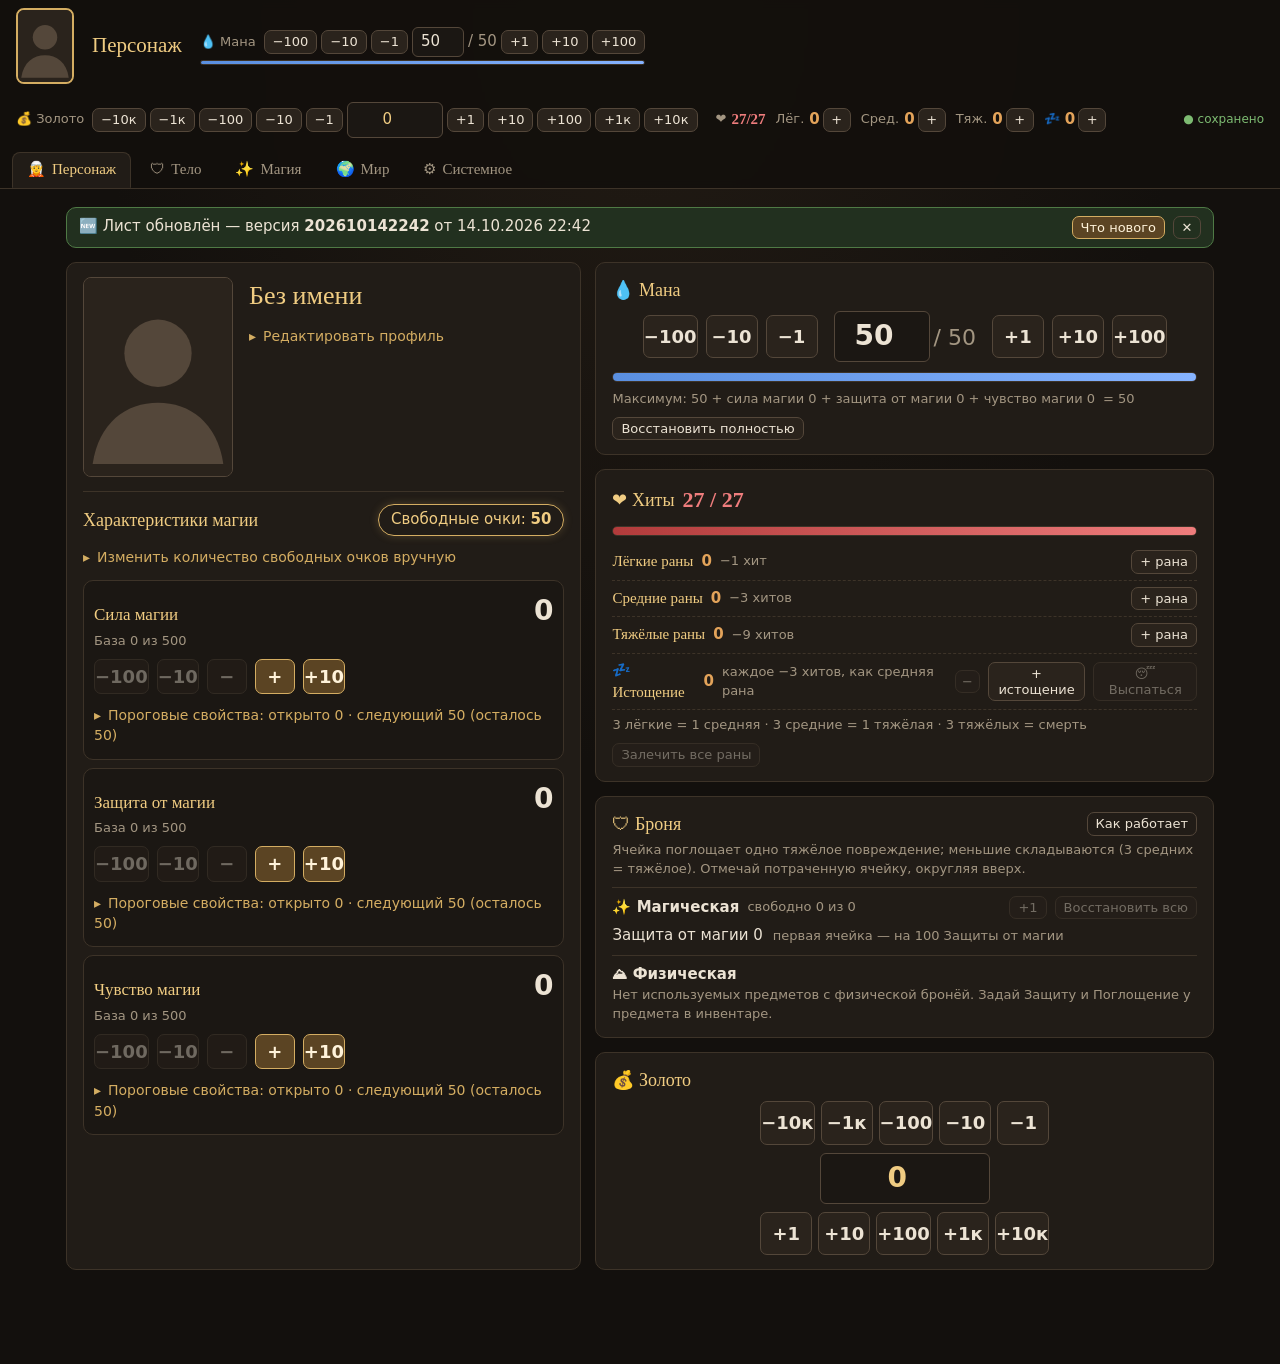
==== commit 4dcbbbde: "Update master's table for spell's property" ====
--- a/MagesGleb/index.html
+++ b/MagesGleb/index.html
@@ -62,6 +62,20 @@
 .props-table{border-collapse:collapse;font-size:13.5px}
 .props-table th,.props-table td{border-bottom:1px solid var(--line);padding:3px 8px;text-align:left;white-space:nowrap}
 .props-table .row-name{color:var(--text)}
+.update-banner{display:flex;flex-wrap:wrap;align-items:center;gap:8px;background:#22301f;border:1px solid #4f7a45;border-radius:var(--radius);padding:8px 12px;margin-bottom:14px}
+.changelog ul,.changelog ol{margin:4px 0 8px;padding-left:22px}
+.changelog li{margin:2px 0}
+.changelog-todo{border-left:3px solid var(--gold);padding-left:10px;margin-top:8px}
+.card,.npc{position:relative}
+.card .card-head>.edit-btn,.npc .card-head>.edit-btn{position:absolute;top:8px;right:8px;z-index:1;margin:0}
+.card .card-head:has(>.edit-btn),.npc .card-head:has(>.edit-btn){padding-right:42px}
+.card .card-head:has(>.edit-btn.primary),.npc .card-head:has(>.edit-btn.primary){padding-right:104px}
+.btn.unpin{padding:0 5px;min-width:0;margin-left:2px}
+.search-bottom-row{margin-top:10px}
+.table-wrap{max-height:75vh;overflow:auto}
+.props-table thead th{position:sticky;top:0;z-index:2;background:var(--panel)}
+.props-table th.row-name{position:sticky;left:0;z-index:1;background:var(--panel);font-weight:normal}
+.props-table thead th.corner{left:0;z-index:3}
 .src-input{max-width:340px;padding:3px 8px;font-size:13px}
 .cost.ex-cost{color:#c9a6e8}
 .cost.stat-cost{color:#e8a6a6}
@@ -563,7 +577,7 @@
 /* =====================================================================
    STATE — константы, справочники, состояние по умолчанию
    ===================================================================== */
-const APP_VERSION = 13;
+const APP_VERSION = 14;
 const STORAGE_KEY = 'gleb-mages-rpg-state';
 const BACKUP_KEY = 'gleb-mages-rpg-backups';
 const FILE_PREFIX = 'gleb-mages-rpg';
@@ -593,8 +607,8 @@
   { key: 'magicPower', name: 'Сила магии', allocatable: true, thresholds: true },
   { key: 'magicDefense', name: 'Защита от магии', allocatable: true, thresholds: true },
   { key: 'magicSense', name: 'Чувство магии', allocatable: true, thresholds: true },
-  // Запас открывается, когда одна из трёх характеристик дошла до максимума; без потолка; прикрывает траты характеристик
-  { key: 'reserve', name: 'Запас', allocatable: true, noMax: true },
+  // Потенциал открывается, когда одна из трёх характеристик дошла до максимума; без потолка; прикрывает траты характеристик
+  { key: 'reserve', name: 'Потенциал', allocatable: true, noMax: true },
   { key: 'heavyToDeath', name: 'Тяжёлых ран до смерти', short: 'Тяжёлых ран до смерти',
     get: () => WOUND_RULES.heavyToDeath, set: () => {} },
   { key: 'freeSlots', name: 'Ячеек свободного аффикса', short: 'Ячеек свободного аффикса',
@@ -743,7 +757,7 @@
   {"n":"Коса","d":"Довольно крупный всплеск энергии, не летящий далеко вперёд, а следующий за движением руки.","a":["Острота","Ускорение"]},
   {"n":"Истукан","d":"Грубое изваяние гуманоида.","a":["Заряд","Управление"]},
   {"n":"Конус","d":"Направленная веером стихия от мага в сторону.","a":["Рост"]},
-  {"n":"Луч","d":"Направленная вдаль прямой линией энергия от мага к цели.","a":["Ускорение"]},
+  {"n":"Луч","aka":["Лучь"],"d":"Направленная вдаль прямой линией энергия от мага к цели.","a":["Ускорение"]},
 ];
 
 // Описания аффиксов по умолчанию
@@ -759,6 +773,74 @@
 const ARCANE_SCHOOLS = [['teleport', 'Телепортация'], ['transform', 'Трансформация'], ['creation', 'Созидание'], ['negation', 'Отрицание'], ['mind', 'Разум']];
 // n — название, aka — старые написания (для узнавания в сохранениях), lvl — уровень, cost — мана, ex — истощение,
 // st — постоянная трата характеристик { magicPower: n, … }, tags — метки, x — примечание мастера, d — описание
+// «Что нового» — по одной записи на выкладку, новые сверху. v — номер версии ГГГГММДДЧЧММ.
+// sections: [{ h: 'Персонаж', items: ['текст', …] }], todo: ['что сделать после обновления', …]. **жирный** поддерживается.
+const CHANGELOG = [
+  {
+    "v": "202610142242",
+    "sections": [
+      {
+        "h": "Персонаж",
+        "items": [
+          "**Истощение** — строка «💤 Истощение» под ранами и «💤 N +» в верхней полоске. Каждое истощение отнимает 3 хита, как средняя рана. «😴 Выспаться» сбрасывает его, раны остаются. Если истощение убьёт персонажа, лист сначала спросит.",
+          "**Броня** — новый блок между хитами и золотом, потраченные ячейки отмечаются галочками (с округлением вверх). Магическая считается сама: 1 ячейка на каждые 100 Защиты от магии плюс магические предметы. Физическая — от надетых предметов. Временная — от заклинаний с Поглощением.",
+          "**Характеристики:** максимум каждой — 500, кнопки ±10 и ±100, поля «база» больше нет, на максимуме следующий порог не показывается.",
+          "**Потенциал** — четвёртая характеристика. Открывается навсегда, когда одна из трёх дошла до 500. Пополняется свободными очками без максимума и первым прикрывает траты характеристик.",
+          "**Визитка** — поле «Игрок» и кнопка «📇 Сохранить визитку» в профиле: файл для других игроков, у них твой персонаж появится в NPC."
+        ]
+      },
+      {
+        "h": "Магия",
+        "items": [
+          "**Тайные школы:** Телепортация, Трансформация, Созидание, Отрицание, Разум. Отметь свои в блоке «Мои тайные школы». У заклинания есть «Школа», «Примечание» и метки.",
+          "**Обмен тайными заклинаниями:** «⬇ Экспорт» у заклинания сохраняет его в файл (без твоих заметок), «⬆ Загрузить заклинание» добавляет из файла.",
+          "**Стоимость заклинаний:** кроме маны — истощение и характеристики (Сила, Защита, Чувство магии). Трата характеристик постоянная, сначала из Потенциала; перед списанием лист спрашивает. У комбо всё суммируется.",
+          "**«✦ Применить» в конструкторе** книги — применить собранное заклинание сразу, не сохраняя.",
+          "**Формы — общий список мастера:** 21 форма плюс Барьер. У общих форм меняются только «изучена» и источник. Новое поле «Предыдущая форма» (Стрела → Копьё, Покров → Доспех → Аватар…). Свои формы можно добавлять.",
+          "**Свойства заклинаний:** Область, Дальность, Урон, Защита, Поглощение, Снаряды. Числа — у ступеней (раздел «Свойства заклинаний»), галочки — у форм, прибавки («50%») и множители («×2») — у аффиксов. Значение видно в конструкторе, книге и непроверенных комбинациях; можно поставить «своё».",
+          "**Временная броня:** заклинание с Поглощением создаёт её при применении — Земля даёт физическую, остальные стихии — магическую.",
+          "**Новые аффиксы:** Живой, Поиск, Разделение, Разлагающий, Раскалённый, Мягкий, Размытие, Токсичный."
+        ]
+      },
+      {
+        "h": "Мир",
+        "items": [
+          "**Летопись:** форма новой записи — по кнопке «+ Новая запись».",
+          "**Ссылки в текстах:** заклинания, предметы и имя своего персонажа, с падежами («применила Ледяную стрелу»).",
+          "**NPC:** вид «🧙 Персонаж игрока» и кнопка «📇 Загрузить визитку». Свой персонаж в списке не показывается."
+        ]
+      },
+      {
+        "h": "Тело",
+        "items": [
+          "**Предметы:** блок «Броня» — вид, Защита и Поглощение; действует, пока предмет используется.",
+          "**Боевое искусство:** раздел «Механика защиты»."
+        ]
+      },
+      {
+        "h": "Удобство и справка",
+        "items": [
+          "Кнопка ✎ / «✓ Готово» всегда в правом верхнем углу карточки.",
+          "В длинных списках (и в летописи) поле поиска есть и внизу.",
+          "Новые разделы справки: «Визитка и персонажи других игроков», «Похожие карточки (дубли) и как их объединить».",
+          "Блок «Что нового» во вкладке «Данные» — этот."
+        ]
+      },
+      {
+        "h": "Для мастера",
+        "items": [
+          "**Режим мастера** — адрес …/index.html?master=true: общие формы, свойства (порядок — стрелками) и закреплённые значения (🔒). «Выгрузить правила» сохраняет правки в файл."
+        ]
+      }
+    ],
+    "todo": [
+      "Отметь свою школу: «Тайная → Мои тайные школы».",
+      "Проставь школу своим тайным заклинаниям (✎ → «Школа»).",
+      "Формы с названиями из списка мастера стали общими: описание и аффиксы теперь его. Отметка «изучена» и источник сохранились."
+    ]
+  },
+];
+
 // Свойства заклинаний — справочник мастера. coef — коэффициент свойства (пока у всех 1).
 const PROP_SEED = [
   { id: 'area', n: 'Область', coef: 1 },
@@ -766,15 +848,21 @@
   { id: 'damage', n: 'Урон', coef: 1 },
   { id: 'defense', n: 'Защита', coef: 1 },
   { id: 'absorb', n: 'Поглощение', coef: 1 },
+  { id: 'shots', n: 'Снаряды', coef: 1 },
 ];
 // Значения, закреплённые мастером (у всех одинаковые, 🔒). Незакреплённые игрок заполняет сам.
 // Ступени: «стихия|ступень» → { свойство: число }; у форм — в FORM_SEED (p: { свойство: true/false });
 // аффиксы: «название» → { свойство: '50%' }; тайные школы: id → { свойство: число } (на будущее).
 const STAGE_PROPS = {};
-const AFFIX_PROPS = {};
+// значение «×2» — множитель (перемножается), «50%» / «0.5» — прибавка (складывается)
+const AFFIX_PROPS = {
+  'Умножение': { shots: '×2' },
+};
 const SCHOOL_PROPS = {};
 
-const ARCANE_SEED = [
+// ВРЕМЕННО: прежний список заклинаний школы Трансформации. Нужен только обновлению 13 → 14
+// (изученные превращаются в свои с полным текстом). Через одну выкладку — убрать вместе с текстами в миграции 13.
+const LEGACY_TRANSFORM = [
   {"school":"transform","n":"Двойник","lvl":"Фундаментальный","cost":100,"tags":["Истощение","Трансформация","Клон"],"d":"Создание дубликата, максимум 1 дубликат. Он делит с магом один разум.\nОбычно создание клона доступно 1 раз в (день).\nПовторное использование за короткий срок даёт 3 единицы истощения."},
   {"school":"transform","n":"Мутация (касание)","lvl":"Повышенная","cost":80,"tags":["Мутация"],"x":"Ранее запретная техника. Заставляет кидать кубики за каждую опухоль.","d":"Боевая техника создаёт мутацию при касании рукой или органическим оружием.\nМутация — это эффект, который поражает плоть атакованного. На базовом уровне требует касания тела цели напрямую или через органического посредника, например меча из железного дерева.\nЭффект мутации чаще всего отрицательный — опухоль.\nОпухоль занимает здоровье цели: малая = лёгкое ранение, средняя = среднее ранение, обширная = тяжёлое ранение.\nОбладатель опухоли кидает кубики каждый ход, по кубику за каждую опухоль:\n6 — опухоль уменьшается;\n5 — опухоль стагнирует;\n4 — опухоль болит (может сбить концентрацию);\n3 — опухоль мутирует (накладывает 1 истощение);\n2 — опухоль делится (снижает ранг и делится на 2 опухоли меньше; если делиться некуда, то просто удваивается);\n1 — опухоль растёт (повышает ранг)."},
   {"school":"transform","n":"Аспект краба — клешня","aka":["Аспект краба - Клешня"],"lvl":"Ученик","cost":60,"tags":["Преображение"],"x":"Уязвимость к огню, краснеет.","d":"Маг выращивает себе мощную клешню на руке. Клешня покрыта панцирем и может блокировать многие атаки. Повышает защиту обладателя от физического урона и позволяет применять клешню.\nКлешня вдвое длиннее руки человека.\nОчень сильное сжатие.\nПолученный клешнёй урон не передаётся магу."},
@@ -1016,6 +1104,21 @@
     s.version = 10;
     return s;
   },
+  // v13 → v14: заклинания школ больше не хранятся в HTML. Неизученные записи прежнего списка убираются,
+  // изученные становятся своими заклинаниями с полным текстом.
+  13: s => {
+    s.arcaneSpells = (s.arcaneSpells || []).filter(sp => {
+      if (!('learned' in sp)) return true;            // своё заклинание — не трогаем
+      if (!sp.learned) return false;                  // запись списка школы, не изученная — убираем
+      const sd = LEGACY_TRANSFORM.find(x => [x.n, ...(x.aka || [])].some(n => normName(n) === normName(sp.name)));
+      if (sd) Object.assign(sp, { school: sd.school, level: sd.lvl || '', manaCost: sd.cost || 0, exhaustCost: sd.ex || 0,
+        statCost: { ...(sd.st || {}) }, description: sd.d || '', extra: sd.x || '', tags: sd.tags || [] });
+      delete sp.learned; delete sp.sys;
+      return true;
+    });
+    s.version = 14;
+    return s;
+  },
   // v12 → v13: аффикс снова называется «Ласковый» (если были «Пацифизм» и «Ласковый» — сливаются в один)
   12: s => {
     const affs = s.elementalMagic?.affixes || [];
@@ -1039,7 +1142,7 @@
     const open = (s.character.arcaneSchools ||= []);
     for (const sp of s.arcaneSpells || []) {
       if (!sp.learned) continue;
-      const sd = ARCANE_SEED.find(x => [x.n, ...(x.aka || [])].some(n => normName(n) === normName(sp.name)));
+      const sd = LEGACY_TRANSFORM.find(x => [x.n, ...(x.aka || [])].some(n => normName(n) === normName(sp.name)));
       if (sd && !open.includes(sd.school)) open.push(sd.school);
     }
     s.version = 12;
@@ -1139,13 +1242,28 @@
 // Формы из FORM_SEED: описание, предыдущая форма и аффиксы — из страницы; от сохранения — id, «изучена», источник.
 // Старые названия вида «Копье Продвинутая форма стрелы» узнаются по первой части.
 const formKey = n => normName(n).replace(/ (продвинутая|высшая) форма.*$/, '');
+// Заменить во всём объекте строку-идентификатор (id уникальны, поэтому безопасно)
+function deepReplace(o, from, to) {
+  if (Array.isArray(o)) { o.forEach((v, i) => { if (v === from) o[i] = to; else if (v && typeof v === 'object') deepReplace(v, from, to); }); return; }
+  for (const k in o) { const v = o[k]; if (v === from) o[k] = to; else if (v && typeof v === 'object') deepReplace(v, from, to); }
+}
 function syncFormsFromSeed(s) {
   const em = s.elementalMagic;
   const byKey = new Map();
   for (const f of em.forms) if (!byKey.has(formKey(f.name))) byKey.set(formKey(f.name), f);
   const idByName = {}, seeded = [];
   for (const sd of FORM_SEED) {
-    let f = byKey.get(formKey(sd.n));
+    // все карточки этой формы: по названию и старым написаниям (Луч, Лучь…). Лишние сливаются в первую.
+    const keys = [sd.n, ...(sd.aka || [])].map(formKey);
+    const same = em.forms.filter(x => keys.includes(formKey(x.name)));
+    let f = same[0];
+    for (const dup of same.slice(1)) {
+      f.known = f.known || dup.known;
+      f.source ||= dup.source;
+      f.props = { ...(dup.props || {}), ...(f.props || {}) };
+      deepReplace(s, dup.id, f.id);
+      em.forms = em.forms.filter(x => x !== dup);
+    }
     if (!f) { f = { id: uid('form'), known: false, source: '' }; em.forms.push(f); }
     Object.assign(f, { name: sd.n, description: sd.d || '', sys: true });
     idByName[sd.n] = f.id;
@@ -1160,26 +1278,6 @@
   em.forms = [...seeded, ...own];
 }
 
-// Тайные заклинания школ из ARCANE_SEED; от сохранения — id, «изучено», счётчик, заметки, картинка
-function syncArcaneFromSeed(s) {
-  const list = s.arcaneSpells, taken = new Set();
-  for (const sd of ARCANE_SEED) {
-    const keys = [sd.n, ...(sd.aka || [])].map(normName);
-    let sp = list.find(x => !taken.has(x.id) && keys.includes(normName(x.name)));
-    if (!sp) { sp = { id: uid('arc'), learned: false, uses: 0, notes: '', image: '' }; list.push(sp); }
-    else if (!('learned' in sp)) {
-      // было своим заклинанием с таким же названием — значит, изучено; заметки-метки мастера не дублируем
-      sp.learned = true;
-      if (!s.character.arcaneSchools.includes(sd.school)) s.character.arcaneSchools.push(sd.school);
-      if (normName(sp.notes).replace(/,/g, '') === normName((sd.tags || []).join(' '))) sp.notes = '';
-    }
-    taken.add(sp.id);
-    Object.assign(sp, { sys: true, name: sd.n, school: sd.school, level: sd.lvl || '', manaCost: sd.cost || 0, exhaustCost: sd.ex || 0, statCost: { ...(sd.st || {}) },
-      description: sd.d || '', extra: sd.x || '', tags: sd.tags || [] });
-  }
-  for (const sp of list) if (!taken.has(sp.id)) { delete sp.sys; delete sp.extra; delete sp.learned; sp.school ??= ''; }
-}
-
 function normalize(s) {
   const d = defaultState();
   // ранения из старого формата (только число) — до fillMissing, иначе подставится пустой список
@@ -1192,7 +1290,6 @@
   syncStagesFromSeed(s);
   syncFormsFromSeed(s);
   ensureSeedAffixes(s);
-  syncArcaneFromSeed(s);
   const em = s.elementalMagic;
   for (const de of d.elementalMagic.elements)
     if (!em.elements.some(e => e.id === de.id)) em.elements.push({ ...de, stages: [] });
@@ -1264,10 +1361,7 @@
     // общие формы: только «изучена» и источник
     forms: em.forms.map(f => f.sys ? { id: f.id, name: f.name, known: !!f.known, source: f.source || '', props: f.props || {} } : f),
     // связи «аффикс — ступень» и «аффикс — общая форма» тоже из правил: при открытии собираются заново
-    affixes: em.affixes.map(a => ({ ...a, links: (a.links || []).filter(l => l.type !== 'stage' && !(l.type === 'form' && sysForms.has(l.targetId))) })) },
-    // заклинания школ: только личные отметки
-    arcaneSpells: state.arcaneSpells.map(sp => sp.sys
-      ? { id: sp.id, name: sp.name, learned: !!sp.learned, uses: sp.uses || 0, notes: sp.notes || '', image: sp.image || '' } : sp) };
+    affixes: em.affixes.map(a => ({ ...a, links: (a.links || []).filter(l => l.type !== 'stage' && !(l.type === 'form' && sysForms.has(l.targetId))) })) } };
   return pretty ? JSON.stringify(slim, null, 2) : JSON.stringify(slim);
 }
 
@@ -1371,7 +1465,7 @@
       importCard(d);
     });
   } });
-  return [btn('🪪 Загрузить визитку', () => input.click(), '', false, 'Файл-визитка другого игрока: его персонаж появится здесь'), input];
+  return [btn('📇 Загрузить визитку', () => input.click(), '', false, 'Файл-визитка другого игрока: его персонаж появится здесь'), input];
 }
 
 function importJSONFile(file) {
@@ -1457,7 +1551,7 @@
 }
 
 const capOf = key => statDef(key)?.noMax ? Infinity : STAT_MAX;
-// Запас открывается навсегда, как только одна из характеристик дошла до максимума (траты потом его не закрывают)
+// Потенциал открывается навсегда, как только одна из характеристик дошла до максимума (траты потом его не закрывают)
 function reserveOpen() {
   const c = state.character;
   if (!c.reserveOpened && MANA_STATS.some(k => getBase(k) >= STAT_MAX)) c.reserveOpened = true;
@@ -1829,7 +1923,7 @@
 const castLabel = (cost, ex, icon = '✦ Применить', st = {}) =>
   `${icon} (−${cost}${ex ? ' · +' + ex + ' 💤' : ''}${Object.keys(st).length ? ' · −' + statCostText(st) : ''})`;
 const exChip = ex => ex ? h('span', { class: 'cost ex-cost', title: 'Истощение за применение' }, '💤 ' + ex) : null;
-const statChips = st => Object.entries(st).map(([k, v]) => h('span', { class: 'cost stat-cost', title: 'Постоянная трата характеристики (сначала из Запаса)' }, `−${v} ${STAT_SHORT[k]}`));
+const statChips = st => Object.entries(st).map(([k, v]) => h('span', { class: 'cost stat-cost', title: 'Постоянная трата характеристики (сначала из Потенциала)' }, `−${v} ${STAT_SHORT[k]}`));
 
 // Строка «кроме маны тратит»: истощение и характеристики — в конструкторе, книге и тайной магии
 function extraCostRow(obj, onChange = commit) {
@@ -1837,11 +1931,11 @@
   return h('div', { class: 'row small extra-cost' },
     h('span', { class: 'muted' }, 'Кроме маны тратит:'),
     h('label', { class: 'chk', title: 'Истощение за каждое применение' }, '💤 истощение', num(obj, 'exhaustCost', { min: 0, class: 'lvl-num', onChange })),
-    MANA_STATS.map(k => h('label', { class: 'chk', title: 'Постоянная трата: сначала из Запаса, потом из самой характеристики' },
+    MANA_STATS.map(k => h('label', { class: 'chk', title: 'Постоянная трата: сначала из Потенциала, потом из самой характеристики' },
       statDef(k).name, num(obj.statCost, k, { min: 0, class: 'lvl-num', onChange }))));
 }
 
-// Как заплатить характеристиками: сначала Запас (прежде всего там, где самой характеристики не хватает). null — не хватает.
+// Как заплатить характеристиками: сначала Потенциал (прежде всего там, где самой характеристики не хватает). null — не хватает.
 function statPayment(need) {
   const res = { reserve: 0, stats: {} };
   let left = getBase('reserve');
@@ -1860,10 +1954,10 @@
   const m = state.character.mana;
   if (m.current < mana) { toast('Недостаточно маны', 'error'); return false; }
   const pay = statPayment(st);
-  if (!pay) { toast('Не хватает характеристик (с учётом Запаса)', 'error'); return false; }
+  if (!pay) { toast('Не хватает характеристик (с учётом Потенциала)', 'error'); return false; }
   if (!confirmDeadlyExhaustion(ex)) return false;
   if (Object.keys(st).length && !confirm(`«${name}» навсегда тратит: ${statCostText(st)}.` +
-    (pay.reserve ? `\nИз Запаса: ${pay.reserve}` + (Object.values(pay.stats).some(v => v) ? `, из характеристик: ${statCostText(Object.fromEntries(Object.entries(pay.stats).filter(([, v]) => v)))}` : '') + '.' : '') +
+    (pay.reserve ? `\nИз Потенциала: ${pay.reserve}` + (Object.values(pay.stats).some(v => v) ? `, из характеристик: ${statCostText(Object.fromEntries(Object.entries(pay.stats).filter(([, v]) => v)))}` : '') + '.' : '') +
     '\nПрименить?')) return false;
   m.current -= mana;
   for (const [k, v] of Object.entries(pay.stats)) if (v) setBase(k, getBase(k) - v);
@@ -1885,6 +1979,21 @@
   if (!t) return null;
   const pct = t.endsWith('%'), n = Number(pct ? t.slice(0, -1) : t);
   return isFinite(n) ? (pct ? n / 100 : n) : NaN;
+}
+// Множитель аффикса: «×2», «x2», «х2», «*2» → 2; иначе null (тогда это прибавка в процентах)
+function parseMul(raw) {
+  const t = String(raw ?? '').trim().replace(/\s+/g, '').replace(',', '.');
+  const m = t.match(/^[×xх*](.+)$/i);
+  if (!m) return null;
+  const n = Number(m[1]);
+  return isFinite(n) ? n : NaN;
+}
+// Как понят ввод аффикса: «×2» или «+50%»; null — пусто; ⚠ — не число
+function affixValText(raw) {
+  const m = parseMul(raw);
+  if (m != null) return isFinite(m) ? '×' + round2(m) : null;
+  const v = parseFrac(raw);
+  return v == null ? '' : isFinite(v) ? fmtPct(v) : null;
 }
 const fmtPct = f => (f >= 0 ? '+' : '−') + round2(Math.abs(f) * 100) + '%';
 function parseNumOrNull(raw) {
@@ -1917,19 +2026,25 @@
   if (!r || !f) return [];
   const affs = [...elementAffixesOf(obj), ...formAffixesOf(obj), ...freeKeys().map(k => obj[k]).filter(Boolean)];
   return PROPS().filter(p => formHasProp(f, p.id) && isNum(stageProp(r.el, r.st, p.id))).map(p => {
-    let sum = 0;
+    let sum = 0, mul = 1;
     const parts = [];
     for (const id of affs) {
-      const a = findAffix(id), v = a ? parseFrac(affixPropRaw(a, p.id)) : null;
+      const a = findAffix(id);
+      if (!a) continue;
+      const raw = affixPropRaw(a, p.id), m = parseMul(raw);
+      if (m != null) { if (isFinite(m)) { mul *= m; parts.push({ name: a.name, m }); } continue; }
+      const v = parseFrac(raw);
       if (v != null && isFinite(v)) { sum += v; parts.push({ name: a.name, v }); }
     }
     const base = stageProp(r.el, r.st, p.id), coef = Number(p.coef ?? 1);
-    const value = round2(base * coef * (1 + sum));
+    // число ступени × коэффициент × (100% + прибавки) × множители
+    const value = round2(base * coef * (1 + sum) * mul);
     const manual = isNum(obj.propManual?.[p.id]) ? obj.propManual[p.id] : null;
     return { p, base, coef, sum, parts, value, negative: sum < -1, manual, shown: manual ?? value };
   });
 }
-const propTip = r => `${r.base} × ${r.coef} × (100%${r.parts.map(x => ' ' + fmtPct(x.v) + ' ' + x.name).join('')}) = ${r.value}` +
+const propTip = r => `${r.base} × ${r.coef} × (100%${r.parts.filter(x => x.v != null).map(x => ' ' + fmtPct(x.v) + ' ' + x.name).join('')})` +
+  r.parts.filter(x => x.m != null).map(x => ` × ${x.m} ${x.name}`).join('') + ` = ${r.value}` +
   (r.manual != null ? `\nСвоё значение: ${r.manual}` : '') + (r.negative ? '\n⚠ Сумма процентов меньше −100%' : '');
 // Свойства в заклинании: просмотр или (editable) с «своим» значением
 // Ячейка числа: закреплённое мастером — 🔒 (правит только мастер); иначе — своё значение
@@ -1939,14 +2054,16 @@
   return h('input', { class: 'prop-in' + (ui.master ? ' master' : ''), inputmode: 'decimal',
     value: ui.master ? (sysVal ?? '') : (userVal ?? ''), placeholder: ui.master && isNum(userVal) ? String(userVal) : '—',
     title: ui.master ? 'Режим мастера: закрепить значение для всех. Пусто — снять закрепление' : 'Своё значение (пока мастер не закрепил)',
-    onchange: e => { const v = parseNumOrNull(e.target.value); if (v !== undefined) (ui.master ? onSys : onUser)(v); } });
+    // браузер может прислать «изменено» второй раз (после Enter) — то же значение не сохраняем повторно
+    onchange: e => { if (e.target.dataset.orig === e.target.value) return; e.target.dataset.orig = e.target.value;
+      const v = parseNumOrNull(e.target.value); if (v !== undefined) (ui.master ? onSys : onUser)(v); } });
 }
 function propBoolCell(sysVal, userVal, onUser, onSys) {
   const locked = typeof sysVal === 'boolean';
   if (locked && !ui.master) return h('input', { type: 'checkbox', checked: sysVal, disabled: true, title: 'Закреплено правилами мастера' });
   if (ui.master) return [h('input', { type: 'checkbox', class: 'master', checked: locked ? sysVal : !!userVal,
       title: 'Режим мастера: закрепить для всех', onchange: e => onSys(e.target.checked) }),
-    locked ? h('button', { type: 'button', class: 'x', title: 'Снять закрепление', onclick: () => onSys(null) }, '↺') : null];
+    locked ? h('button', { type: 'button', class: 'btn ghost small sq unpin', title: 'Снять закрепление (снова решает игрок)', onclick: e => { e.preventDefault(); onSys(null); } }, '↺') : null];
   return h('input', { type: 'checkbox', checked: !!userVal, onchange: e => onUser(e.target.checked) });
 }
 // Галочки «свойство имеет смысл у формы»
@@ -1963,16 +2080,16 @@
 function affixPropChips(a) {
   const list = PROPS().map(p => ({ p, raw: affixPropRaw(a, p.id) })).filter(x => x.raw != null && String(x.raw).trim() !== '');
   return list.length ? h('div', { class: 'chips' }, list.map(({ p, raw }) => {
-    const v = parseFrac(raw);
-    return chip(`${p.n} ${isFinite(v) ? fmtPct(v) : '⚠ ' + raw}`, isFinite(v) ? 'mod' : 'locked', isFinite(v) ? null : 'Не число — в расчёте не участвует');
+    const t = affixValText(raw);
+    return chip(`${p.n} ${t ?? '⚠ ' + raw}`, t ? 'mod' : 'locked', t ? null : 'Не число — в расчёте не участвует');
   })) : null;
 }
 function affixPropsEditor(a) {
   return h('div', { class: 'sub' },
-    h('div', { class: 'sub-title' }, 'Свойства: прибавка в процентах (50%, 0.5 и 0,5 — одно и то же)'),
+    h('div', { class: 'sub-title' }, 'Свойства: прибавка (50%, 0.5 и 0,5 — одно и то же) или множитель (×2 — перемножается)'),
     h('div', { class: 'props-grid' }, PROPS().map(p => {
       const sys = affixPropSys(a, p.id), locked = sys != null && String(sys).trim() !== '';
-      const raw = affixPropRaw(a, p.id), v = parseFrac(raw);
+      const raw = affixPropRaw(a, p.id), t = affixValText(raw);
       return h('label', { class: 'field' }, h('span', { class: 'lbl' }, p.n),
         h('div', { class: 'row small' },
           locked && !ui.master ? h('span', { class: 'prop-sys', title: 'Закреплено правилами мастера' }, '🔒 ' + sys)
@@ -1982,7 +2099,7 @@
                   if (ui.master) { setDeep(AFFIX_PROPS, a.name, p.id, t || null); resyncRules(); }
                   else { a.props ||= {}; if (t) a.props[p.id] = t; else delete a.props[p.id]; commit(); }
                 } }),
-          v == null ? null : isFinite(v) ? h('span', { class: 'muted' }, '= ' + fmtPct(v)) : h('span', { class: 'warn' }, 'не число')));
+          t === '' ? null : t ? h('span', { class: 'muted' }, '= ' + t) : h('span', { class: 'warn' }, 'не число')));
     })));
 }
 // Числа ступени — значками в строке ступени
@@ -1992,10 +2109,34 @@
     isNum(stagePropSys(el, st, p.id)) ? 'Закреплено правилами мастера' : 'Своё значение'))) : null;
 }
 // Таблица: строки × свойства
-function propsTable(rows) {
+function propsTable(rows, tableId) {
+  const cell = (r, p, ri, ci) => {
+    const node = r.cell(p);
+    if (node?.tagName === 'INPUT') {
+      node.dataset.cell = `${tableId}|${ri}|${ci}`;
+      node.dataset.orig = node.value;
+      node.addEventListener('keydown', e => propsTableEnter(e, tableId));
+    }
+    return node;
+  };
   return h('div', { class: 'table-wrap' }, h('table', { class: 'props-table' },
-    h('thead', null, h('tr', null, h('th', null, ''), PROPS().map(p => h('th', null, p.n)))),
-    h('tbody', null, rows.map(r => h('tr', null, h('td', { class: 'row-name' }, r.name), PROPS().map(p => h('td', null, r.cell(p))))))));
+    h('thead', null, h('tr', null, h('th', { class: 'corner' }, ''), PROPS().map(p => h('th', null, p.n)))),
+    h('tbody', null, rows.map((r, ri) => h('tr', null, h('th', { class: 'row-name' }, r.name), PROPS().map((p, ci) => h('td', null, cell(r, p, ri, ci))))))));
+}
+// Enter — к следующей ячейке вниз по столбцу; в конце столбца — к началу следующего; из последней — в первую
+function propsTableEnter(e, tableId) {
+  if (e.key !== 'Enter') return;
+  e.preventDefault();
+  const pos = el => el.dataset.cell.split('|').slice(1).map(Number);
+  const list = [...document.querySelectorAll(`input[data-cell^="${tableId}|"]`)]
+    .sort((a, b) => pos(a)[1] - pos(b)[1] || pos(a)[0] - pos(b)[0]);
+  const next = list[(list.indexOf(e.target) + 1) % list.length];
+  if (!next) return;
+  ui.focusCell = next.dataset.cell;
+  // изменённое значение сохраняется (лист перерисуется и поставит курсор в следующую ячейку)
+  if (e.target.value !== e.target.dataset.orig) e.target.dispatchEvent(new Event('change'));
+  // если перерисовки не было (значение то же или не число) — переходим сами
+  if (ui.focusCell) { ui.focusCell = null; const n = document.querySelector('[data-cell="' + next.dataset.cell + '"]') || next; n.focus(); n.select?.(); }
 }
 function propsSection() {
   const em = EM();
@@ -2009,16 +2150,18 @@
     em.elements.map(el => fold('props-el-' + el.id, `${ELEMENT_ICON[el.id] || ''} ${el.name}: числа ступеней`,
       propsTable(el.stages.map(st => ({ name: st.name, cell: p => propNumCell(stagePropSys(el, st, p.id), stagePropUser(el, st, p.id),
         v => { setDeep(em.stageProps ||= {}, stageKey(el, st), p.id, v); commit(); },
-        v => { setDeep(STAGE_PROPS, stageKey(el, st), p.id, v); resyncRules(); }) }))))),
+        v => { setDeep(STAGE_PROPS, stageKey(el, st), p.id, v); resyncRules(); }) })), 'stage-' + el.id))),
     fold('props-schools', 'Тайные школы: числа (на будущее, в расчётах пока не участвуют)',
       propsTable(ARCANE_SCHOOLS.map(([id, name]) => ({ name, cell: p => propNumCell(SCHOOL_PROPS[id]?.[p.id], state.schoolProps?.[id]?.[p.id],
         v => { setDeep(state.schoolProps ||= {}, id, p.id, v); commit(); },
-        v => { setDeep(SCHOOL_PROPS, id, p.id, v); resyncRules(); }) })))));
+        v => { setDeep(SCHOOL_PROPS, id, p.id, v); resyncRules(); }) })), 'schools')));
 }
 // Режим мастера: справочник свойств
 function masterPropsEditor() {
   return h('div', { class: 'form master-edit' },
-    PROP_SEED.map(p => h('div', { class: 'row small' },
+    PROP_SEED.map((p, i) => h('div', { class: 'row small' },
+      btn('↑', () => { PROP_SEED.splice(i, 1); PROP_SEED.splice(i - 1, 0, p); resyncRules(); }, 'ghost small sq', i === 0, 'Выше'),
+      btn('↓', () => { PROP_SEED.splice(i, 1); PROP_SEED.splice(i + 1, 0, p); resyncRules(); }, 'ghost small sq', i === PROP_SEED.length - 1, 'Ниже'),
       ruleInput(p.n, v => { if (v.trim()) p.n = v.trim(); }),
       h('span', { class: 'muted' }, 'коэффициент'),
       ruleInput(p.coef ?? 1, v => { p.coef = Number(String(v).replace(',', '.')) || 0; }),
@@ -2072,6 +2215,15 @@
   if (spell.stageId) addTempArmor(spell);
   commit();
   paidToast(name, cost, ex, st);
+}
+
+// Применить то, что собрано в конструкторе, не сохраняя
+function castDraft() {
+  const d = ui.draft;
+  if (!spellParts().some(p => d[p.key])) { toast('Выбери хотя бы одну часть заклинания', 'error'); return; }
+  const c = costCalc(d);
+  if (!d.costManual && c.error) { toast('Стоимость не рассчитать: ' + c.error + '. Поставь «своя стоимость».', 'error'); return; }
+  castSpell({ ...d, name: d.name.trim() || autoSpellName(d) });
 }
 
 function saveDraftToBook() {
@@ -2169,7 +2321,7 @@
 function editToggle(id, cls = '') {
   const ed = ui.editing.has(id);
   return btn(ed ? '✓ Готово' : '✎', () => { ed ? ui.editing.delete(id) : ui.editing.add(id); commit(); },
-    'small ' + (ed ? 'primary ' : 'ghost ') + cls, false, ed ? 'Закончить редактирование' : 'Редактировать');
+    'small edit-btn ' + (ed ? 'primary ' : 'ghost ') + cls, false, ed ? 'Закончить редактирование' : 'Редактировать');
 }
 function fold(key, summary, content, defOpen = false, cls = '') {
   const open = key in ui.open ? ui.open[key] : defOpen;
@@ -2188,15 +2340,31 @@
 }
 const dangerRow = (label, fn) => h('div', { class: 'danger-row' }, btn('🗑 ' + label, fn, 'danger small'));
 
+// Второе поле поиска под списком, если список длиннее двух экранов
+function bottomSearch(box, bottom, top) {
+  bottom.classList.add('search-bottom');
+  requestAnimationFrame(() => {
+    if (!box.isConnected) return;
+    const need = box.offsetHeight > 2 * innerHeight;
+    if (need && !bottom.isConnected) box.after(h('div', { class: 'toolbar search-bottom-row' }, bottom));
+    if (!need && bottom.isConnected) {
+      const had = document.activeElement === bottom;
+      bottom.parentElement.remove();
+      if (had) top.focus();
+    }
+  });
+}
 function searchableList({ key, placeholder, items, filter, renderItem, empty, wrapCls = 'list' }) {
   const box = h('div', { class: wrapCls });
+  const mk = () => h('input', { type: 'search', class: 'search', placeholder, value: ui.search[key] || '',
+    oninput: e => { ui.search[key] = e.target.value; for (const x of [input, bottom]) if (x !== e.target) x.value = e.target.value; draw(); } });
+  const input = mk(), bottom = mk();
   const draw = () => {
     const q = (ui.search[key] || '').trim().toLowerCase();
     const arr = items().filter(it => !q || filter(it, q));
     box.replaceChildren(...(arr.length ? arr.map(renderItem) : [h('div', { class: 'empty' }, q ? 'Ничего не найдено.' : empty)]));
+    bottomSearch(box, bottom, input);
   };
-  const input = h('input', { type: 'search', class: 'search', placeholder, value: ui.search[key] || '',
-    oninput: e => { ui.search[key] = e.target.value; draw(); } });
   draw();
   return { input, box, draw };
 }
@@ -2322,10 +2490,16 @@
   const tab = TABS.find(t => t.id === state.ui.tab) || TABS[0];
   view.replaceChildren();
   if (ui.master) view.append(masterBar());
+  if (CHANGELOG.length && state.ui.seenVersion !== CHANGELOG[0].v) view.append(updateBanner());
   ui.mentionTargets = null;
   // append с разворачиванием массивов и пропуском пустых значений
   tab.render({ append: (...kids) => view.append(...kids.flat(Infinity).filter(k => k != null && k !== false)) });
   // после создания — курсор в поле названия, текст выделен, чтобы сразу печатать своё
+  if (ui.focusCell) {
+    const el = document.querySelector(`[data-cell="${ui.focusCell}"]`);
+    ui.focusCell = null;
+    if (el) { el.focus(); el.select?.(); }
+  }
   if (ui.focusName) {
     const el = document.querySelector(`[data-name-for="${ui.focusName}"]`);
     ui.focusName = null;
@@ -2417,7 +2591,8 @@
             field('Описание / внешность', txt(c, 'bio', { multi: true, rows: 6 })),
             field('Игрок — твоё имя (для визитки)', txt(c, 'player')),
             h('div', { class: 'row' }, btn('Обновить вид', render, 'small'),
-              btn('🪪 Сохранить визитку', exportCard, 'small', false,
+              helpBtn('card', 'Как работает визитка'),
+              btn('📇 Сохранить визитку', exportCard, 'small', false,
                 'Файл для других игроков: имя, титул, описание, портрет и игрок. У них ты появишься в NPC как «персонаж игрока».'))))
         )),
         statsPanel()),
@@ -2550,7 +2725,7 @@
       : null,
     def.key === 'reserve' ? h('div', { class: 'small muted', style: 'margin-top:6px' },
       'Открыт: одна из характеристик дошла до ', STAT_MAX, '. Пополняется свободными очками без максимума. ',
-      'Когда заклинание тратит характеристику, сначала тратится Запас.') : null,
+      'Когда заклинание тратит характеристику, сначала тратится Потенциал.') : null,
     def.thresholds ? thresholdBlock(def, total) : null);
 }
 
@@ -2775,26 +2950,69 @@
    ARCANE MAGIC
    ===================================================================== */
 const schoolName = id => ARCANE_SCHOOLS.find(x => x[0] === id)?.[1] || '';
-// Заклинание школы доступно, когда отмечено «изучено»; свои — всегда
 const openSchools = () => state.character.arcaneSchools || [];
 const schoolOpen = id => openSchools().includes(id);
-const isArcaneKnown = sp => !sp.sys || (!!sp.learned && schoolOpen(sp.school));
+// Все тайные заклинания — свои (списка школ в листе нет), применять можно всегда
+const isArcaneKnown = () => true;
+
+/* ---------- обмен тайными заклинаниями: файл одного заклинания ---------- */
+const SPELL_KIND = FILE_PREFIX + '-spell';
+const ARCANE_EXPORT_FIELDS = ['name', 'school', 'level', 'manaCost', 'exhaustCost', 'statCost', 'description', 'tags', 'extra', 'image'];
+function exportArcane(sp) {
+  const spell = Object.fromEntries(ARCANE_EXPORT_FIELDS.filter(k => sp[k] != null && sp[k] !== '').map(k => [k, sp[k]]));
+  const slug = (sp.name || 'spell').replace(/[^\p{L}\p{N}]+/gu, '-').replace(/^-|-$/g, '');
+  downloadText(JSON.stringify({ kind: SPELL_KIND, spellVersion: 1, type: 'arcane', date: new Date().toISOString(), spell }, null, 2),
+    `${FILE_PREFIX}-spell-${slug}.json`);
+}
+// Загруженное заклинание: такое уже есть — заменить текст и стоимость (счётчик и заметки остаются) или добавить копией
+function importArcane(data) {
+  const src = data.spell || {};
+  if (!src.name) { toast('В файле нет заклинания', 'error'); return; }
+  const fields = Object.fromEntries(ARCANE_EXPORT_FIELDS.map(k => [k, src[k] ?? (k === 'statCost' ? {} : k === 'tags' ? [] : ['manaCost', 'exhaustCost'].includes(k) ? 0 : '')]));
+  const same = state.arcaneSpells.find(x => normName(x.name) === normName(src.name));
+  let sp;
+  if (same && confirm(`У тебя уже есть «${same.name}». Заменить его описание и стоимость из файла?\nСчётчик и заметки останутся.\n\nОтмена — добавить копией.`)) {
+    sp = Object.assign(same, fields);
+  } else {
+    sp = { id: uid('arc'), ...fields, notes: '', uses: 0 };
+    state.arcaneSpells.push(sp);
+  }
+  if (sp.school && !schoolOpen(sp.school)) toast(`Школа «${schoolName(sp.school)}» у тебя не отмечена — заклинание видно в фильтре «все школы»`);
+  commit();
+  goToCard('arcane', 'arc-' + sp.id, () => { ui.search.arcane = ''; });
+  toast(`Заклинание «${sp.name}» загружено`, 'ok');
+}
+function spellFileInput() {
+  const input = h('input', { type: 'file', accept: '.json,application/json', style: 'display:none', onchange: e => {
+    const f = e.target.files[0];
+    e.target.value = '';
+    if (!f) return;
+    f.text().then(t => {
+      let d;
+      try { d = JSON.parse(t); } catch { toast('Файл не является корректным JSON', 'error'); return; }
+      if (d?.kind !== SPELL_KIND || d.type !== 'arcane') { toast('Это не файл тайного заклинания', 'error'); return; }
+      importArcane(d);
+    });
+  } });
+  return [btn('⬆ Загрузить заклинание', () => input.click(), '', false, 'Файл заклинания от мастера или другого игрока'), input];
+}
 
 function renderArcaneTab(v) {
   const f = ui.filters;
   const order = sp => { const i = ARCANE_SCHOOLS.findIndex(x => x[0] === sp.school); return i < 0 ? 99 : i; };
+  // по умолчанию — заклинания отмеченных школ и без школы (если школы не отмечены — все)
+  const mine = sp => !openSchools().length || !sp.school || schoolOpen(sp.school);
   const L = searchableList({
     key: 'arcane', placeholder: 'Поиск заклинания…',
     items: () => state.arcaneSpells
-      .filter(sp => (!f.arcaneSchool ? !sp.sys || schoolOpen(sp.school) : f.arcaneSchool === 'all' || (sp.school || 'none') === f.arcaneSchool)
-        && (!f.arcaneMine || isArcaneKnown(sp)))
-      .sort((a, b) => isArcaneKnown(b) - isArcaneKnown(a) || order(a) - order(b) || byName(a, b)),
+      .filter(sp => !f.arcaneSchool ? mine(sp) : f.arcaneSchool === 'all' || (sp.school || 'none') === f.arcaneSchool)
+      .sort((a, b) => order(a) - order(b) || byName(a, b)),
     filter: (sp, q) => has(q, sp.name, sp.description, sp.notes, sp.extra, (sp.tags || []).join(' '), schoolName(sp.school)),
     renderItem: arcaneCard, empty: 'Заклинаний нет.',
   });
   v.append(
-    h('p', { class: 'hint' }, 'Тайные школы: ', ARCANE_SCHOOLS.map(x => x[1]).join(', '), '. Заклинания школ — общий список мастера: ',
-      'отметь «изучено», и заклинание можно применять и брать в комбо. Свои заклинания добавляются кнопкой и правятся полностью. ',
+    h('p', { class: 'hint' }, 'Тайные школы: ', ARCANE_SCHOOLS.map(x => x[1]).join(', '), '. Заклинания добавляются кнопкой или загружаются из файла ',
+      '(мастер или другой игрок сохраняет его кнопкой «⬇ Экспорт» у заклинания). ',
       'Кнопка «Применить» списывает ману, а также истощение и характеристики, если они указаны.'),
     h('section', { class: 'panel' },
       h('div', { class: 'row' }, h('b', null, 'Мои тайные школы:'),
@@ -2804,9 +3022,8 @@
             if (e.target.checked) { if (!list.includes(id)) list.push(id); } else list.splice(list.indexOf(id), 1);
             commit();
           } }), name))),
-      h('div', { class: 'small muted', style: 'margin-top:4px' }, openSchools().length
-        ? 'Заклинания закрытых школ видны в фильтре «все школы», но изучить их нельзя.'
-        : 'Отметь школу, доступную персонажу (в начале игры — одна). Тогда появятся её заклинания.')),
+      h('div', { class: 'small muted', style: 'margin-top:4px' },
+        'Отметь школы, доступные персонажу (в начале игры — одна). В списке по умолчанию — заклинания этих школ и без школы.')),
     toolbar(btn('+ Своё заклинание', () => {
       const school = ARCANE_SCHOOLS.some(x => x[0] === f.arcaneSchool) ? f.arcaneSchool : '';
       const sp = { id: uid('arc'), name: nameFromSearch('arcane', 'Новое заклинание'), school, description: '', manaCost: 0, exhaustCost: 0, level: '', notes: '', uses: 0 };
@@ -2814,40 +3031,24 @@
       ui.editing.add(sp.id);
       ui.focusName = sp.id;
       commit();
-    }, 'primary'), L.input,
-      sel(f.arcaneSchool || '', [['', 'мои школы и свои'], ['all', 'все школы'], ...ARCANE_SCHOOLS, ['none', 'без школы']], val => { f.arcaneSchool = val; render(); }),
-      ui.master ? btn('🎓 + Заклинание школы', () => {
-        const school = ARCANE_SCHOOLS.some(x => x[0] === f.arcaneSchool) ? f.arcaneSchool : 'transform';
-        const n = uniqueSeedName(ARCANE_SEED, 'Новое заклинание');
-        ARCANE_SEED.push({ school, n, lvl: '', cost: 0, tags: [], d: '' });
-        if (!schoolOpen(school)) f.arcaneSchool = 'all';
-        resyncRules();
-        const sp = state.arcaneSpells.find(x => x.name === n);
-        if (sp) { ui.editing.add(sp.id); render(); }
-      }, 'master-btn') : null,
-      h('label', { class: 'chk small' }, h('input', { type: 'checkbox', checked: !!f.arcaneMine,
-        onchange: e => { f.arcaneMine = e.target.checked; L.draw(); } }), 'только изученные и свои')),
+    }, 'primary'), spellFileInput(), L.input,
+      sel(f.arcaneSchool || '', [['', 'мои школы'], ['all', 'все школы'], ...ARCANE_SCHOOLS, ['none', 'без школы']], val => { f.arcaneSchool = val; render(); })),
     L.box);
 }
 
 function arcaneCard(sp) {
-  const ed = ui.editing.has(sp.id), known = isArcaneKnown(sp), ex = spellExhaust(sp);
-  const view = [sp.description ? h('div', { class: 'desc' }, rich(sp.description)) : null,
-    sp.extra ? h('div', { class: 'desc small' }, h('b', null, 'Примечание: '), rich(sp.extra)) : null];
-  return h('div', { class: 'card spell' + (known ? '' : ' locked'), id: 'arc-' + sp.id },
+  const ed = ui.editing.has(sp.id), ex = spellExhaust(sp);
+  return h('div', { class: 'card spell', id: 'arc-' + sp.id },
     h('div', { class: 'card-head' },
       thumb(sp.image),
-      h('div', { class: 'card-title' }, (known ? '' : '🔒 ') + (sp.name || 'Без названия')),
+      h('div', { class: 'card-title' }, sp.name || 'Без названия'),
       sp.school ? chip(schoolName(sp.school), 'affix', 'Тайная школа') : null,
       sp.level ? chip('Ур. ' + sp.level) : null,
       h('span', { class: 'cost' }, '💧 ' + (sp.manaCost || 0)),
       exChip(ex), statChips(statCostOf(sp)),
-      sp.sys ? h('label', { class: 'chk small', title: schoolOpen(sp.school) ? 'Заклинание школы изучено персонажем' : 'Школа не открыта — отметь её в «Мои тайные школы»' },
-          h('input', { type: 'checkbox', checked: !!sp.learned, disabled: !schoolOpen(sp.school), onchange: e => { sp.learned = e.target.checked; commit(); } }), 'изучено')
-        : chip('своё', 'mod', 'Своё заклинание — не из списка школы'),
       editToggle(sp.id)),
     sp.tags?.length ? h('div', { class: 'chips' }, sp.tags.map(t => chip(t))) : null,
-    ed && !sp.sys ? h('div', { class: 'form' },
+    ed ? h('div', { class: 'form' },
       h('div', { class: 'grid3' },
         field('Название', txt(sp, 'name', { nameFor: sp.id })),
         field('Школа', sel(sp.school || '', [['', '— без школы —'], ...ARCANE_SCHOOLS], val => { sp.school = val; commit(); })),
@@ -2856,18 +3057,15 @@
         field('Картинка — путь или URL', txt(sp, 'image'))),
       extraCostRow(sp),
       field('Описание', txt(sp, 'description', { multi: true, rows: 4 })),
-      field('Заметки', txt(sp, 'notes', { multi: true, rows: 2 })),
+      field('Примечание', txt(sp, 'extra', { multi: true, rows: 2, placeholder: 'уходит в файл вместе с заклинанием' })),
+      field('Заметки (только твои, в файл не уходят)', txt(sp, 'notes', { multi: true, rows: 2 })),
       dangerRow('Удалить заклинание', () => removeWithConfirm(state.arcaneSpells, sp, `Удалить заклинание «${sp.name}»?` + combosUsing('arcane', sp.id))))
-      : ed && sp.sys && ui.master ? null : view,
-    ed && sp.sys && ui.master ? masterArcaneEditor(sp) : null,
-    ed && sp.sys && !ui.master ? h('div', { class: 'form' },
-      h('p', { class: 'hint', style: 'margin:0' }, 'Заклинание из списка школы: описание задаёт мастер. Здесь — твои заметки и картинка.'),
-      field('Заметки', txt(sp, 'notes', { multi: true, rows: 2 })),
-      field('Картинка — путь или URL', txt(sp, 'image')))
-      : !ed && sp.notes ? h('div', { class: 'notes' }, '📝 ', rich(sp.notes)) : null,
+      : [sp.description ? h('div', { class: 'desc' }, rich(sp.description)) : null,
+         sp.extra ? h('div', { class: 'desc small' }, h('b', null, 'Примечание: '), rich(sp.extra)) : null,
+         sp.notes ? h('div', { class: 'notes' }, '📝 ', rich(sp.notes)) : null],
     h('div', { class: 'row actions' },
-      btn(castLabel(sp.manaCost || 0, ex, undefined, statCostOf(sp)), () => castSpell(sp), 'primary cast', !known,
-        known ? null : schoolOpen(sp.school) ? 'Сначала отметь «изучено»' : 'Школа не открыта'),
+      btn(castLabel(sp.manaCost || 0, ex, undefined, statCostOf(sp)), () => castSpell(sp), 'primary cast'),
+      btn('⬇ Экспорт', () => exportArcane(sp), 'ghost small', false, 'Сохранить заклинание в файл, чтобы передать другому игроку'),
       sp.uses ? h('span', { class: 'uses' }, `использовано ${sp.uses} раз`) : null));
 }
 
@@ -3274,6 +3472,8 @@
         field('Заметки', txt(d, 'notes', { multi: true, rows: 2 })),
         h('div', { class: 'row' },
           btn('📖 Сохранить в книгу', saveDraftToBook, 'primary'),
+          btn(castLabel(spellCost(d), spellExhaust(d), '✦ Применить', statCostOf(d)), castDraft, 'primary cast', false,
+            'Применить заклинание из конструктора, не сохраняя в книгу: списывает ману (и истощение, характеристики)'),
           btn('Очистить', () => { ui.draft = emptyDraft(); render(); }, 'ghost')))),
     h('h2', null, `Книга заклинаний (${state.spellbook.length})`),
     toolbar(L.input), L.box,
@@ -3390,7 +3590,7 @@
       exChip(spellExhaust(s)), statChips(statCostOf(s)),
       // закрытие редактирования — с проверкой отрицательных процентов
       btn(ed ? '✓ Готово' : '✎', () => { if (ed) { ui.editing.delete(s.id); warnNegative(s); } else ui.editing.add(s.id); commit(); },
-        'small ' + (ed ? 'primary' : 'ghost'), false, ed ? 'Закончить редактирование' : 'Редактировать')),
+        'small edit-btn ' + (ed ? 'primary' : 'ghost'), false, ed ? 'Закончить редактирование' : 'Редактировать')),
     spellFormula(s),
     propsView(s, ed),
     chainLine(s),
@@ -4388,6 +4588,9 @@
     commit();
   };
   const box = h('div', { class: 'list' });
+  const chrSearch = () => h('input', { type: 'search', class: 'search', placeholder: 'Поиск по летописи…', value: ui.search.chronicle || '',
+    oninput: e => { ui.search.chronicle = e.target.value; for (const x of [chrTop, chrBottom]) if (x !== e.target) x.value = e.target.value; draw(); } });
+  const chrTop = chrSearch(), chrBottom = chrSearch();
   const draw = () => {
     const q = (ui.search.chronicle || '').trim().toLowerCase();
     const match = x => !q || has(q, x.e.when, x.e.title, x.e.text);
@@ -4406,6 +4609,7 @@
       for (const x of und) out.push(chronicleCard(x.e, targets, q ? [] : undated));
     }
     box.replaceChildren(...(out.length ? out : [h('div', { class: 'empty' }, q ? 'Ничего не найдено.' : 'Летопись пока пуста.')]));
+    bottomSearch(box, chrBottom, chrTop);
   };
   draw();
   // форма открыта только по кнопке; свёрнутый черновик сохраняется до перезагрузки
@@ -4430,8 +4634,7 @@
         render();
         document.getElementById('chr-new-text')?.focus();
       }, 'primary'),
-      h('input', { type: 'search', class: 'search', placeholder: 'Поиск по летописи…', value: ui.search.chronicle || '',
-        oninput: e => { ui.search.chronicle = e.target.value; draw(); } }),
+      chrTop,
       btn(ui.chrNewestFirst ? '↓ сначала новые' : '↑ сначала старые', () => { ui.chrNewestFirst = !ui.chrNewestFirst; render(); }, 'ghost small')),
     box);
 }
@@ -4680,8 +4883,8 @@
     toolbar(
       btn('+ Персона', () => addNpc('person'), 'primary'),
       btn('+ Группа', () => addNpc('group'), 'primary'),
-      cardInput(),
-      dup.button,
+      cardInput(), helpBtn('card', 'Как работает визитка'),
+      dup.button, dup.button ? helpBtn('dups', 'Дубли и как их объединить') : null,
       collapseBtn(state.npcs.map(n => n.id)),
       L.input,
       sel(kind, [['', 'все карточки'], ['person', 'только персоны'], ['group', 'только группы'], ['pc', 'только персонажи игроков']], val => { ui.filters.npcKind = val; L.draw(); }),
@@ -5520,6 +5723,54 @@
     ],
   },
   {
+    id: 'card', title: 'Визитка и персонажи других игроков',
+    body: () => [
+      h('p', null, 'У каждого персонажа есть постоянный скрытый номер. По нему лист узнаёт «это тот же персонаж», даже если поменялось имя. ',
+        'Номер сохраняется при экспорте и импорте JSON; новый появляется только после «Сбросить все данные».'),
+      h('h4', null, 'Сделать свою визитку'),
+      h('ol', null,
+        h('li', null, 'Вкладка «Персонаж» → «Редактировать профиль» → впиши «Игрок — твоё имя».'),
+        h('li', null, 'Нажми «📇 Сохранить визитку» — скачается маленький файл.'),
+        h('li', null, 'Перешли его другим игрокам (например, в Telegram).')),
+      h('p', null, h('b', null, 'В визитку попадают: '), 'номер, имя, титул, «Описание / внешность», путь к портрету и имя игрока. ',
+        'Характеристики, заклинания, инвентарь и заметки — нет. ',
+        h('b', null, 'Описание уходит целиком'), ' — убери из него то, чего другие знать не должны.'),
+      h('h4', null, 'Загрузить чужую визитку'),
+      h('p', null, 'Вкладка NPC → «📇 Загрузить визитку» (или обычный «Импорт JSON» — он узнает визитку и не заменит ею лист). ',
+        'Появится карточка вида «🧙 Персонаж игрока» со значком «🎲 игрок: …». Дальше это обычная карточка: заметки, статусы, фракции, отношения, договоры.'),
+      h('h4', null, 'Обновление'),
+      h('p', null, 'Игрок поменял описание — пусть пришлёт новую визитку, загрузи её так же. Обновятся имя, титул, описание, портрет и игрок; ',
+        'твои заметки, статусы, фракции, отношения и договоры останутся.'),
+      h('h4', null, 'Свой персонаж'),
+      h('p', null, 'Карточка с номером твоего персонажа в твоём NPC не показывается (у других — видна). Своя визитка не загружается. ',
+        'Имя своего персонажа в текстах ведёт на вкладку «Персонаж».'),
+      h('h4', null, 'Ограничения'),
+      h('ul', null,
+        h('li', null, 'Портрет — это путь. Файл с твоего компьютера у другого не откроется; сработает только адрес из интернета (https://…).'),
+        h('li', null, 'Визитка не обновляется сама — её нужно пересылать.'),
+        h('li', null, 'Если персонаж игрока уже был заведён вручную, визитка его не узнает — появится вторая карточка. Как их объединить — в разделе «Похожие карточки (дубли)».')),
+    ],
+  },
+  {
+    id: 'dups', title: 'Похожие карточки (дубли) и как их объединить',
+    body: () => [
+      h('p', null, 'Кнопка «🔍 Возможные дубли» (в NPC, инвентаре, географии) появляется, когда у карточек похожие названия — ',
+        'с учётом «Других имён», опечаток и падежей (от 70% сходства). В режиме дублей пары показаны рядом, обе карточки можно править прямо там.'),
+      h('p', null, h('b', null, 'Пара не нашлась? '), 'Если имена сильно разные (например, «Брамуил» и «Брам», «Кейтлин» и «Кейт»), ',
+        'впиши имя второй карточки в «Другие имена» первой — пара появится.'),
+      h('h4', null, 'Если это разные'),
+      h('p', null, 'Нажми «Это разные» — пара больше не будет предлагаться.'),
+      h('h4', null, 'Если это одно и то же — объединить вручную'),
+      h('ol', null,
+        h('li', null, 'Реши, какая карточка остаётся. Для персонажа игрока — та, что из визитки (🧙): её обновляют следующие визитки.'),
+        h('li', null, 'Открой ✎ у лишней карточки и перенеси в оставшуюся то, что нужно: заметки, статусы, фракции, места, договоры, отношения, «Другие имена».'),
+        h('li', null, 'Проверь ссылки на лишнюю карточку: отношения других NPC к ней («Отношения» у других карточек) и квесты, где она указана, — перепривяжи их к оставшейся. ',
+          'Упоминания в летописи и текстах перепривязывать не нужно: они ищутся по имени.'),
+        h('li', null, 'Удали лишнюю карточку (✎ → «Удалить»).')),
+      h('p', null, 'Пара исчезнет из списка дублей сама.'),
+    ],
+  },
+  {
     id: 'schemes', title: 'Схемы превращений стихий',
     body: () => [
       h('p', null, 'Как одна ступень стихии превращается в другую и какие аффиксы для этого нужны. Схема открывается и кнопкой «?» на карточке стихии во вкладке «Стихийная магия».'),
@@ -5637,12 +5888,40 @@
       h('span', { class: 'small muted' }, 'Картинки не занимают места — в листе хранятся только пути к ним.')));
 }
 
+/* ---------- «Что нового» ---------- */
+// 202610141630 → «14.10.2026 16:30»
+const versionDate = v => { const m = String(v).match(/^(\d{4})(\d{2})(\d{2})(\d{2})(\d{2})$/); return m ? `${m[3]}.${m[2]}.${m[1]} ${m[4]}:${m[5]}` : String(v); };
+// «**жирный** текст» → элементы
+const boldText = t => String(t).split(/\*\*/).map((part, i) => i % 2 ? h('b', null, part) : part);
+function changelogEntry(e) {
+  return h('div', { class: 'changelog' },
+    (e.sections || []).map(sec => [h('div', { class: 'sub-title' }, sec.h), h('ul', null, sec.items.map(t => h('li', null, boldText(t))))]),
+    e.todo?.length ? h('div', { class: 'changelog-todo' }, h('b', null, 'После обновления сделай:'),
+      h('ol', null, e.todo.map(t => h('li', null, boldText(t))))) : null);
+}
+function changelogPanel() {
+  return h('section', { class: 'panel', id: 'whats-new' },
+    h('div', { class: 'panel-title' }, '🆕 Что нового'),
+    CHANGELOG.length ? CHANGELOG.map((e, i) => fold('ver-' + e.v, `Версия ${e.v} — ${versionDate(e.v)}`, changelogEntry(e), i === 0))
+      : h('div', { class: 'small muted' }, 'Записей пока нет — они появятся с первым обновлением листа.'));
+}
+// Плашка один раз после обновления листа
+function updateBanner() {
+  const v = CHANGELOG[0].v, seen = () => { state.ui.seenVersion = v; saveSoon(); };
+  return h('div', { class: 'update-banner' },
+    h('span', null, '🆕 Лист обновлён — версия ', h('b', null, v), ` от ${versionDate(v)}`),
+    h('span', { class: 'grow' }),
+    btn('Что нового', () => { seen(); ui.open['ver-' + v] = true; goTab('data'); document.getElementById('whats-new')?.scrollIntoView({ block: 'start' }); }, 'primary small'),
+    btn('✕', () => { seen(); render(); }, 'ghost small sq', false, 'Скрыть'));
+}
+
 function renderDataTab(v) {
   const size = new Blob([store.get(STORAGE_KEY) || '']).size;
   const backups = getBackups();
   const fileInput = h('input', { type: 'file', accept: '.json,application/json', style: 'display:none',
     onchange: e => { const f = e.target.files[0]; if (f) importJSONFile(f); e.target.value = ''; } });
   v.append(
+    changelogPanel(),
     storagePanel(),
     (() => {
       const list = propMismatches();
@@ -5713,7 +5992,6 @@
     const r = JSON.parse(store.get(RULES_KEY) || 'null');
     if (!r) return;
     if (Array.isArray(r.forms)) FORM_SEED.splice(0, FORM_SEED.length, ...r.forms);
-    if (Array.isArray(r.arcane)) ARCANE_SEED.splice(0, ARCANE_SEED.length, ...r.arcane);
     if (Array.isArray(r.extraAffixes)) EXTRA_AFFIXES.splice(0, EXTRA_AFFIXES.length, ...r.extraAffixes);
     if (Array.isArray(r.props)) PROP_SEED.splice(0, PROP_SEED.length, ...r.props);
     for (const [obj, src] of [[STAGE_PROPS, r.stageProps], [AFFIX_PROPS, r.affixProps], [SCHOOL_PROPS, r.schoolProps]])
@@ -5721,7 +5999,7 @@
   } catch (e) { console.error(e); }
 }
 function rulesData() {
-  return { kind: FILE_PREFIX + '-rules', savedAt: new Date().toISOString(), forms: FORM_SEED, arcane: ARCANE_SEED, extraAffixes: EXTRA_AFFIXES,
+  return { kind: FILE_PREFIX + '-rules', savedAt: new Date().toISOString(), forms: FORM_SEED, extraAffixes: EXTRA_AFFIXES,
     props: PROP_SEED, stageProps: STAGE_PROPS, affixProps: AFFIX_PROPS, schoolProps: SCHOOL_PROPS,
     affixDescriptions: Object.fromEntries(EM().affixes.filter(a => a.description?.trim()).map(a => [a.name, a.description])) };
 }
@@ -5729,7 +6007,6 @@
 function resyncRules() {
   syncFormsFromSeed(state);
   ensureSeedAffixes(state);
-  syncArcaneFromSeed(state);
   store.set(RULES_KEY, JSON.stringify(rulesData()));
   commit();
 }
@@ -5775,31 +6052,6 @@
     }));
 }
 
-function masterArcaneEditor(sp) {
-  const sd = ARCANE_SEED.find(x => x.n === sp.name);
-  if (!sd) return null;
-  sd.st ||= {};
-  return h('div', { class: 'form master-edit' },
-    h('div', { class: 'grid3' },
-      field('Название', ruleInput(sd.n, v => { v = v.trim(); if (v) { sp.name = v; sd.n = v; } })),
-      field('Школа', sel(sd.school, ARCANE_SCHOOLS, v => { sd.school = v; resyncRules(); })),
-      field('Уровень', ruleInput(sd.lvl, v => { sd.lvl = v.trim(); })),
-      field('Мана', ruleInput(sd.cost || 0, v => { sd.cost = v; }, { type: 'number' })),
-      field('Истощение', ruleInput(sd.ex || 0, v => { if (v) sd.ex = v; else delete sd.ex; }, { type: 'number' })),
-      field('Метки — через запятую', ruleInput((sd.tags || []).join(', '), v => { sd.tags = splitCsv(v); }))),
-    h('div', { class: 'row small' }, h('span', { class: 'muted' }, 'Тратит навсегда:'),
-      MANA_STATS.map(k => h('label', { class: 'chk' }, STAT_SHORT[k],
-        ruleInput(sd.st[k] || 0, v => { if (v) sd.st[k] = v; else delete sd.st[k]; }, { type: 'number' })))),
-    field('Описание', ruleInput(sd.d, v => { sd.d = v; }, { multi: true })),
-    field('Примечание мастера', ruleInput(sd.x, v => { if (v.trim()) sd.x = v; else delete sd.x; })),
-    dangerRow('Убрать из списка школы', () => {
-      if (!confirm(`Убрать «${sd.n}» из списка школы? У игроков, которые его изучили, оно останется своим заклинанием.`)) return;
-      ARCANE_SEED.splice(ARCANE_SEED.indexOf(sd), 1);
-      ui.editing.delete(sp.id);
-      resyncRules();
-    }));
-}
-
 /* =====================================================================
    START
    ===================================================================== */
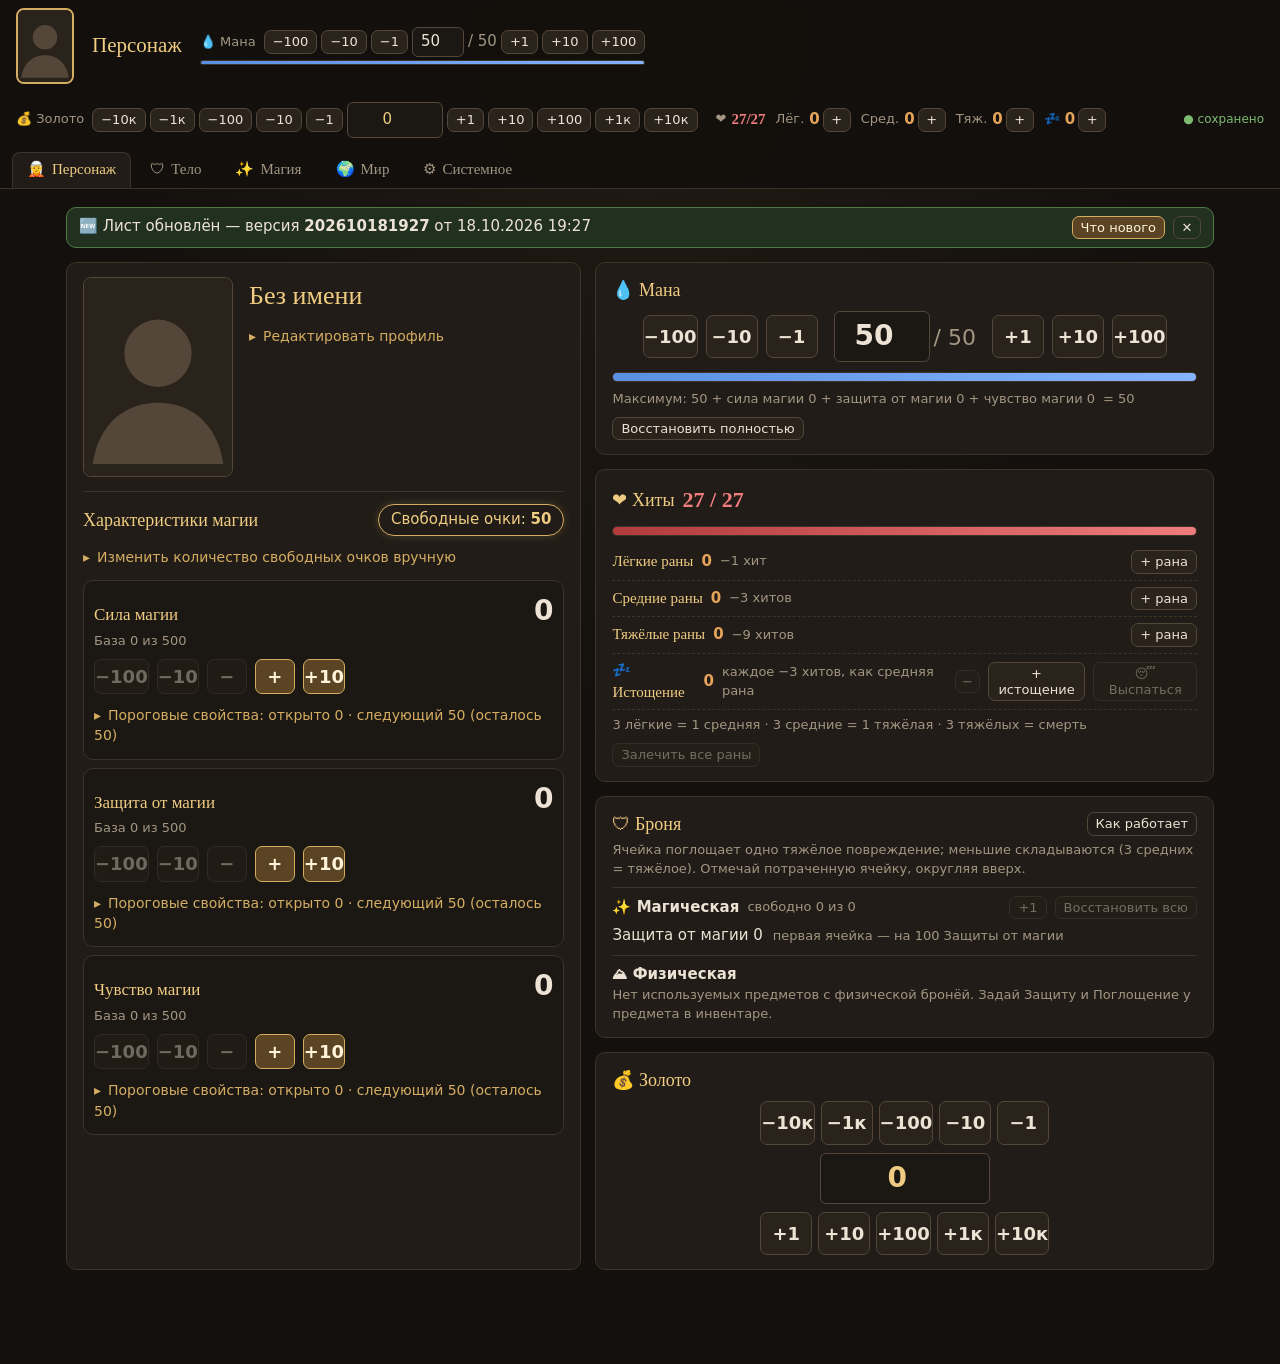
==== commit bb093d0c: "Update 5Mages: master's discipline" ====
--- a/MagesGleb/index.html
+++ b/MagesGleb/index.html
@@ -76,6 +76,7 @@
 .props-table thead th{position:sticky;top:0;z-index:2;background:var(--panel)}
 .props-table th.row-name{position:sticky;left:0;z-index:1;background:var(--panel);font-weight:normal}
 .props-table thead th.corner{left:0;z-index:3}
+.disc-level.sys{border-left:3px solid var(--line2);padding-left:10px}
 .src-input{max-width:340px;padding:3px 8px;font-size:13px}
 .cost.ex-cost{color:#c9a6e8}
 .cost.stat-cost{color:#e8a6a6}
@@ -577,7 +578,7 @@
 /* =====================================================================
    STATE — константы, справочники, состояние по умолчанию
    ===================================================================== */
-const APP_VERSION = 14;
+const APP_VERSION = 15;
 const STORAGE_KEY = 'gleb-mages-rpg-state';
 const BACKUP_KEY = 'gleb-mages-rpg-backups';
 const FILE_PREFIX = 'gleb-mages-rpg';
@@ -643,6 +644,9 @@
 const QUEST_STATUSES = { active: 'В процессе', planned: 'Запланировано', done: 'Выполнено', failed: 'Провалено', paused: 'Отложено' };
 const QUEST_FINISHED = ['done', 'failed'];
 
+// Ярусы ступеней, которые пока не показываются (данные остаются в правилах)
+const HIDDEN_TIERS = ['extra'];
+const isStageShown = st => !HIDDEN_TIERS.includes(st.tier);
 const TIERS = {
   linear: 'Линейное развитие',
   advanced: 'Продвинутые формы',
@@ -776,6 +780,39 @@
 // «Что нового» — по одной записи на выкладку, новые сверху. v — номер версии ГГГГММДДЧЧММ.
 // sections: [{ h: 'Персонаж', items: ['текст', …] }], todo: ['что сделать после обновления', …]. **жирный** поддерживается.
 const CHANGELOG = [
+  {
+    "v": "202610181927",
+    "sections": [
+      {
+        "h": "Дисциплины",
+        "items": [
+          "**Бонусы на выбор.** У дисциплины видны бонусы, чей уровень не выше её уровня. Выбираются галочками — не больше, чем уровень дисциплины: на 2-м уровне можно взять два бонуса 1-го уровня или бонус 1-го и бонус 2-го. Действуют только выбранные.",
+          "**Дисциплины из правил мастера.** «Магическая теория» теперь из правил: название, описание и бонус «Свободный аффикс» задаёт мастер (🔒), у тебя — уровень и выбор. Свои бонусы к ней можно добавлять. Дисциплины мастера, которых у тебя нет, — в списке «+ из списка мастера…»."
+        ]
+      },
+      {
+        "h": "Магия",
+        "items": [
+          "Ступени «Дополнительные направления» пока не показываются."
+        ]
+      },
+      {
+        "h": "Системное",
+        "items": [
+          "**Резервная копия при обновлении:** перед первым открытием новой версии листа сохраняется копия данных — «Данные → Резервные копии»."
+        ]
+      },
+      {
+        "h": "Для мастера",
+        "items": [
+          "**Дисциплины в режиме мастера:** «🎓 + Дисциплина мастера», правка названия, описания и бонусов (уровень, описание, эффекты), «🎓 Сделать дисциплиной мастера» для своей, «Убрать из правил». Всё уходит в «Выгрузить правила»."
+        ]
+      }
+    ],
+    "todo": [
+      "Проверь выбор бонусов в дисциплинах: лист отметил те, что действовали раньше, — не больше уровня дисциплины."
+    ]
+  },
   {
     "v": "202610142242",
     "sections": [
@@ -841,6 +878,17 @@
   },
 ];
 
+// Дисциплины из правил мастера: название, описание и заготовленные бонусы (k — постоянный ключ бонуса,
+// lvl — с какого уровня дисциплины доступен, t — название, d — описание, eff — эффекты, aka — старые написания).
+// У игрока — уровень дисциплины и отметка «выбран» у бонусов; свои бонусы можно добавлять.
+const DISCIPLINE_SEED = [
+  { n: 'Магическая теория', d: 'Даёт 1 свободный аффикс.', bonuses: [
+    { k: 'free-affix', lvl: 1, t: 'Свободный аффикс', aka: ['Свободный афикс'],
+      d: 'Знания позволяют добавлять к стихийным заклинаниям 1 аффикс в виде суффикса.',
+      eff: [{ type: 'stat', stat: 'freeSlots', operation: 'add', value: 1 }] },
+  ] },
+];
+
 // Свойства заклинаний — справочник мастера. coef — коэффициент свойства (пока у всех 1).
 const PROP_SEED = [
   { id: 'area', n: 'Область', coef: 1 },
@@ -955,11 +1003,8 @@
         exhaustion: 0,
       },
     },
-    disciplines: [{
-      id: uid('disc'), name: 'Магическая теория', level: 1, description: '',
-      levels: [{ id: uid('dlvl'), level: 1, title: 'Свободный аффикс', description: '',
-        effects: [{ id: uid('eff'), type: 'stat', stat: 'freeSlots', operation: 'add', value: 1 }] }],
-    }],
+    // стартовая дисциплина; тексты и эффекты подставляются из DISCIPLINE_SEED
+    disciplines: [{ id: uid('disc'), name: 'Магическая теория', level: 1, levels: [{ id: uid('dlvl'), key: 'free-affix', chosen: true }] }],
     inventory: [],
     arcaneSpells: [],
     elementalMagic: buildDefaultMagic(),
@@ -1104,6 +1149,18 @@
     s.version = 10;
     return s;
   },
+  // v14 → v15: записи уровней дисциплин стали бонусами на выбор (отмечено не больше уровня дисциплины).
+  // Действовавшие раньше (уровень записи не выше уровня дисциплины) отмечаются выбранными — в пределах уровня.
+  14: s => {
+    for (const d of s.disciplines || []) {
+      const cur = Number(d.level) || 0;
+      let left = cur;
+      for (const lv of (d.levels || []).slice().sort((a, b) => (Number(a.level) || 0) - (Number(b.level) || 0)))
+        lv.chosen = (Number(lv.level) || 0) <= cur && left > 0 ? (left--, true) : false;
+    }
+    s.version = 15;
+    return s;
+  },
   // v13 → v14: заклинания школ больше не хранятся в HTML. Неизученные записи прежнего списка убираются,
   // изученные становятся своими заклинаниями с полным текстом.
   13: s => {
@@ -1247,6 +1304,47 @@
   if (Array.isArray(o)) { o.forEach((v, i) => { if (v === from) o[i] = to; else if (v && typeof v === 'object') deepReplace(v, from, to); }); return; }
   for (const k in o) { const v = o[k]; if (v === from) o[k] = to; else if (v && typeof v === 'object') deepReplace(v, from, to); }
 }
+// Дисциплины из правил: находятся по названию (без учёта регистра, «ё», лишних пробелов); их тексты и
+// заготовленные бонусы — из страницы. Бонусы узнаются по ключу или прежнему названию; «выбран» сохраняется.
+function syncDisciplinesFromSeed(s) {
+  const matched = new Set();
+  for (const sd of DISCIPLINE_SEED) {
+    const names = [sd.n, ...(sd.aka || [])].map(normName);
+    const d = s.disciplines.find(x => !matched.has(x) && names.includes(normName(x.name)));
+    if (!d) continue;
+    matched.add(d);
+    Object.assign(d, { name: sd.n, description: sd.d || '', sys: true });
+    d.levels ||= [];
+    const taken = new Set();
+    for (const b of sd.bonuses || []) {
+      const bn = [b.t, ...(b.aka || [])].map(normName);
+      let lv = d.levels.find(x => x.key === b.k) || d.levels.find(x => !x.key && !taken.has(x) && bn.includes(normName(x.title)));
+      if (!lv) { lv = { id: uid('dlvl'), chosen: false }; d.levels.push(lv); }
+      taken.add(lv);
+      Object.assign(lv, { key: b.k, sys: true, level: b.lvl ?? 1, title: b.t, description: b.d || '',
+        effects: (b.eff || []).map((e, i) => ({ ...localEff(s, e), id: b.k + '-eff' + i })) });
+    }
+    // бонусы, убранные мастером из правил, становятся своими
+    for (const lv of d.levels) if (lv.sys && !taken.has(lv)) { delete lv.sys; delete lv.key; }
+  }
+  for (const d of s.disciplines) if (!matched.has(d)) delete d.sys;
+}
+// Эффекты в правилах ссылаются на формы, ступени и аффиксы по названиям (номера у каждого игрока свои)
+function portableEff(e) {
+  const { id, targetId, stageId, affixId, ...rest } = e;
+  if (e.type === 'unlockForm') rest.formName = findForm(targetId)?.name || '';
+  if (e.type === 'unlockStage') { const r = findStage(stageId); rest.stageRef = r ? r.el.id + '|' + r.st.name : ''; }
+  if (e.type === 'freeAffix') rest.affixName = affName(affixId) || '';
+  return rest;
+}
+function localEff(s, e) {
+  const em = s.elementalMagic, out = { ...e };
+  if (e.formName != null) out.targetId = em.forms.find(f => normName(f.name) === normName(e.formName))?.id || '';
+  if (e.stageRef != null) { const [elId, stName] = e.stageRef.split('|'); out.stageId = em.elements.find(x => x.id === elId)?.stages.find(st => st.name === stName)?.id || ''; }
+  if (e.affixName != null) out.affixId = em.affixes.find(a => normName(a.name) === normName(e.affixName))?.id || '';
+  return out;
+}
+
 function syncFormsFromSeed(s) {
   const em = s.elementalMagic;
   const byKey = new Map();
@@ -1289,6 +1387,7 @@
   fillMissing(s, d);
   syncStagesFromSeed(s);
   syncFormsFromSeed(s);
+  syncDisciplinesFromSeed(s);
   ensureSeedAffixes(s);
   const em = s.elementalMagic;
   for (const de of d.elementalMagic.elements)
@@ -1336,13 +1435,29 @@
   },
 };
 
+// Версия листа — номер последней записи «Что нового»
+const SHEET_VERSION = () => CHANGELOG[0]?.v || '';
+// Перед первым открытием новой версии листа (или нового формата сохранения) — копия сохранения как было
+function backupBeforeUpdate(raw, data) {
+  const was = data.ui?.sheetVersion || '', now = SHEET_VERSION();
+  if (data.version >= APP_VERSION && was === now) return;
+  const list = getBackups();
+  list.unshift({ id: uid('bk'), date: new Date().toISOString(), data: raw,
+    label: was === now ? `Перед обновлением формата сохранения (${data.version} → ${APP_VERSION})`
+      : `Перед обновлением листа${was ? ' с версии ' + was : ''}${now ? ' до ' + now : ''}` });
+  while (list.length > MAX_BACKUPS) list.pop();
+  try { store.set(BACKUP_KEY, JSON.stringify(list)); } catch (e) { console.error(e); }
+}
 function loadState() {
   const raw = store.get(STORAGE_KEY);
   if (!raw) return normalize(defaultState());
   try {
     const data = JSON.parse(raw);
     if (typeof data.version !== 'number') throw new Error('нет поля version');
-    return migrate(data);
+    backupBeforeUpdate(raw, data);
+    const st = migrate(data);
+    st.ui.sheetVersion = SHEET_VERSION();
+    return st;
   } catch (e) {
     console.error(e);
     store.set(STORAGE_KEY + '-broken-' + Date.now(), raw);
@@ -1356,7 +1471,11 @@
 function serializeState(pretty) {
   const em = state.elementalMagic;
   const sysForms = new Set(em.forms.filter(f => f.sys).map(f => f.id));
-  const slim = { ...state, elementalMagic: { ...em,
+  const slim = { ...state,
+    // дисциплины из правил: уровень и выбор бонусов; свои бонусы — целиком
+    disciplines: state.disciplines.map(d => !d.sys ? d : { id: d.id, name: d.name, level: d.level,
+      levels: d.levels.map(lv => lv.sys ? { id: lv.id, key: lv.key, chosen: !!lv.chosen } : lv) }),
+    elementalMagic: { ...em,
     elements: em.elements.map(el => ({ ...el, stages: el.stages.map(st => ({ id: st.id, name: st.name, unlocked: !!st.unlocked })) })),
     // общие формы: только «изучена» и источник
     forms: em.forms.map(f => f.sys ? { id: f.id, name: f.name, known: !!f.known, source: f.source || '', props: f.props || {} } : f),
@@ -1499,10 +1618,13 @@
 }
 // Всё, что сейчас «надето»: используемые предметы и записи дисциплин, чей уровень достигнут.
 // item.name — подпись источника для расшифровки бонусов.
+// Бонус дисциплины действует, если он выбран и его уровень не выше уровня дисциплины
+const bonusActive = (d, lv) => !!lv.chosen && (Number(d.level) || 0) >= (Number(lv.level) || 0);
+const chosenCount = d => (d.levels || []).filter(lv => bonusActive(d, lv)).length;
 function activeEffectSources() {
   const res = state.inventory.filter(it => it.equipped).map(it => ({ name: it.name, effects: it.effects || [] }));
   for (const d of state.disciplines) for (const lv of d.levels || [])
-    if ((Number(d.level) || 0) >= (Number(lv.level) || 0))
+    if (bonusActive(d, lv))
       res.push({ name: `${d.name} ур. ${lv.level}`, effects: lv.effects || [], discipline: true });
   return res;
 }
@@ -1595,8 +1717,8 @@
 // Уровень 0 = стихия не изучена: ни она, ни её ступени недоступны
 const isElementAvailable = el => elLevel(el) >= 1 || el.stages.some(st => stageOpeners(st.id).length);
 const elementLockReason = el => isElementAvailable(el) ? '' : `${el.name} не изучена (уровень 0)`;
-const isStageAvailable = (el, st) => stageOpeners(st.id).length > 0
-  || (elLevel(el) >= 1 && (!!st.unlocked || (hasMinLevel(st) && elLevel(el) >= Number(st.minLevel))));
+const isStageAvailable = (el, st) => isStageShown(st) && (stageOpeners(st.id).length > 0
+  || (elLevel(el) >= 1 && (!!st.unlocked || (hasMinLevel(st) && elLevel(el) >= Number(st.minLevel)))));
 function stageLockReason(el, st) {
   if (isStageAvailable(el, st)) return '';
   if (!isElementAvailable(el)) return elementLockReason(el);
@@ -1727,7 +1849,7 @@
       options: d => {
         const el = findElement(d.elementId);
         if (!el) return [];
-        return el.stages.map(st => ({ id: st.id, label: withAffixes(st.name, stageAffixIds(st.id)), locked: !stageOkFor(d, el, st), reason: stageLockReason(el, st) }));
+        return el.stages.filter(isStageShown).map(st => ({ id: st.id, label: withAffixes(st.name, stageAffixIds(st.id)), locked: !stageOkFor(d, el, st), reason: stageLockReason(el, st) }));
       },
       name: id => findStage(id)?.st.name },
     { key: 'formId', label: 'Форма',
@@ -2148,7 +2270,7 @@
     h('div', { class: 'chips' }, PROPS().map(p => chip(`${p.n} ×${p.coef ?? 1}`, 'affix', 'Коэффициент свойства'))),
     ui.master ? masterPropsEditor() : null,
     em.elements.map(el => fold('props-el-' + el.id, `${ELEMENT_ICON[el.id] || ''} ${el.name}: числа ступеней`,
-      propsTable(el.stages.map(st => ({ name: st.name, cell: p => propNumCell(stagePropSys(el, st, p.id), stagePropUser(el, st, p.id),
+      propsTable(el.stages.filter(isStageShown).map(st => ({ name: st.name, cell: p => propNumCell(stagePropSys(el, st, p.id), stagePropUser(el, st, p.id),
         v => { setDeep(em.stageProps ||= {}, stageKey(el, st), p.id, v); commit(); },
         v => { setDeep(STAGE_PROPS, stageKey(el, st), p.id, v); resyncRules(); }) })), 'stage-' + el.id))),
     fold('props-schools', 'Тайные школы: числа (на будущее, в расчётах пока не участвуют)',
@@ -2783,7 +2905,22 @@
     key: 'disc', placeholder: 'Поиск дисциплины…', items: () => state.disciplines,
     filter: (d, q) => has(q, d.name, d.description), renderItem: disciplineCard, empty: 'Дисциплин пока нет.',
   });
-  v.append(toolbar(btn('+ Добавить дисциплину', () => {
+  // дисциплины из правил мастера, которых у персонажа ещё нет
+  const missing = DISCIPLINE_SEED.filter(sd => !state.disciplines.some(d => normName(d.name) === normName(sd.n)));
+  v.append(toolbar(ui.master ? btn('🎓 + Дисциплина мастера', () => {
+    const n = uniqueSeedName(DISCIPLINE_SEED, 'Новая дисциплина');
+    DISCIPLINE_SEED.push({ n, d: '', bonuses: [] });
+    const d = { id: uid('disc'), name: n, level: 0, levels: [] };
+    state.disciplines.push(d);
+    ui.editing.add(d.id);
+    resyncRules();
+  }, 'master-btn') : null,
+    missing.length ? sel('', [['', '+ из списка мастера…'], ...missing.map(sd => [sd.n, sd.n])], val => {
+    if (!val) return;
+    state.disciplines.push({ id: uid('disc'), name: val, level: 0, levels: [] });
+    syncDisciplinesFromSeed(state);
+    commit();
+  }) : null, btn('+ Своя дисциплина', () => {
     const d = { id: uid('disc'), name: nameFromSearch('disc', 'Новая дисциплина'), level: 0, description: '', levels: [] };
     ui.focusName = d.id;
     state.disciplines.push(d);
@@ -2795,41 +2932,60 @@
 function disciplineCard(d) {
   const ed = ui.editing.has(d.id), cur = Number(d.level) || 0;
   const levels = (d.levels ||= []).slice().sort((a, b) => a.level - b.level);
+  // Игроку видны бонусы, чей уровень не выше уровня дисциплины; выбрать можно не больше, чем уровень
+  const open = levels.filter(lv => (Number(lv.level) || 0) <= cur), chosen = chosenCount(d), full = chosen >= cur;
+  const pickBlocked = lv => !lv.chosen && ((Number(lv.level) || 0) > cur || full);
+  const pickTitle = lv => (Number(lv.level) || 0) > cur ? `Доступен с ${lv.level}-го уровня дисциплины` : full && !lv.chosen ? `Уже выбрано ${chosen} из ${cur}` : null;
   const levelView = lv => {
-    const on = cur >= (Number(lv.level) || 0);
+    const on = bonusActive(d, lv);
     return h('div', { class: 'thr ' + (on ? 'reached' : 'future') },
-      h('span', { class: 'thr-badge' }, (on ? '✦ ' : '○ ') + 'ур. ' + lv.level),
+      h('label', { class: 'chk', title: on ? 'Убрать выбор' : full ? `Уже выбрано ${chosen} из ${cur}` : 'Выбрать этот бонус' },
+        h('input', { type: 'checkbox', checked: on, disabled: !on && full, onchange: e => { lv.chosen = e.target.checked; commit(); } }),
+        h('span', { class: 'thr-badge' }, 'ур. ' + lv.level)),
       h('div', { class: 'grow' },
         lv.title ? h('b', null, lv.title) : null,
         lv.description ? h('div', { class: 'small desc', style: 'margin:2px 0 0' }, rich(lv.description)) : null,
-        (lv.effects || []).length ? h('div', { class: 'chips' }, lv.effects.map(e => chip(effectLabel(e), on ? 'mod' : 'locked'))) : null,
-        !on ? h('div', { class: 'small muted' }, 'не действует — уровень дисциплины ниже') : null));
+        (lv.effects || []).length ? h('div', { class: 'chips' }, lv.effects.map(e => chip(effectLabel(e), on ? 'mod' : 'locked'))) : null));
   };
   return h('div', { class: 'card' },
     h('div', { class: 'card-head' },
       h('div', { class: 'card-title' }, d.name || 'Без названия'),
+      d.sys ? chip('из правил', 'affix', 'Дисциплина из правил мастера: название, описание и заготовленные бонусы задаёт мастер') : null,
       h('span', { class: 'muted small' }, 'уровень'), levelCtl(d, 'level'), editToggle(d.id)),
-    ed ? h('div', { class: 'form' },
-      field('Название', txt(d, 'name', { nameFor: d.id })),
-      field('Описание', txt(d, 'description', { multi: true, rows: 3 })),
+    ed && d.sys && ui.master ? masterDisciplineEditor(d) : ed ? h('div', { class: 'form' },
+      ui.master && !d.sys ? h('div', null, btn('🎓 Сделать дисциплиной мастера', () => promoteDiscipline(d), 'master-btn small')) : null,
+      d.sys ? h('p', { class: 'hint', style: 'margin:0' }, 'Дисциплина из правил мастера. Его бонусы (🔒) можно только выбирать; свои бонусы — добавлять и править.')
+        : [field('Название', txt(d, 'name', { nameFor: d.id })), field('Описание', txt(d, 'description', { multi: true, rows: 3 }))],
       h('div', { class: 'sub' },
-        h('div', { class: 'sub-title' }, 'Что дают уровни — записывай, когда получаешь'),
-        levels.map(lv => h('div', { class: 'disc-level' },
+        h('div', { class: 'sub-title' }, 'Бонусы дисциплины: на каждом уровне выбирается один бонус своего или более низкого уровня'),
+        levels.map(lv => lv.sys ? h('div', { class: 'disc-level sys' },
+          h('div', { class: 'row' }, h('b', null, `🔒 ур. ${lv.level} — ${lv.title}`),
+            h('label', { class: 'chk small', title: pickTitle(lv) }, h('input', { type: 'checkbox', checked: !!lv.chosen, disabled: pickBlocked(lv),
+              onchange: e => { lv.chosen = e.target.checked; commit(); } }), 'выбран')),
+          lv.description ? h('div', { class: 'small desc' }, rich(lv.description)) : null,
+          lv.effects.length ? h('div', { class: 'chips' }, lv.effects.map(e => chip(effectLabel(e), 'mod'))) : null)
+        : h('div', { class: 'disc-level' },
           h('div', { class: 'grid3' },
             field('Уровень', num(lv, 'level', { min: 0 })),
             field('Название', txt(lv, 'title', { placeholder: 'быстрый бег…' })),
             h('div', { style: 'align-self:end' }, btn('✕ убрать запись', () => {
-              if (confirm(`Убрать запись уровня ${lv.level}${lv.title ? ' «' + lv.title + '»' : ''}?`)) { d.levels.splice(d.levels.indexOf(lv), 1); commit(); }
+              if (confirm(`Убрать бонус уровня ${lv.level}${lv.title ? ' «' + lv.title + '»' : ''}?`)) { d.levels.splice(d.levels.indexOf(lv), 1); commit(); }
             }, 'ghost danger small'))),
+          h('label', { class: 'chk small', title: pickTitle(lv) }, h('input', { type: 'checkbox', checked: !!lv.chosen, disabled: pickBlocked(lv),
+              onchange: e => { lv.chosen = e.target.checked; commit(); } }), 'выбран'),
           field('Описание', txt(lv, 'description', { multi: true, rows: 2 })),
-          effectsEditor(lv, 'Эффекты (действуют, пока дисциплина этого уровня или выше)'))),
-        h('div', null, btn('+ запись уровня', () => {
+          effectsEditor(lv, 'Эффекты (действуют, если бонус выбран)'))),
+        h('div', null, btn(d.sys ? '+ свой бонус' : '+ бонус', () => {
           d.levels.push({ id: uid('dlvl'), level: Math.max(1, cur), title: '', description: '', effects: [] });
           commit();
         }, 'ghost small'))),
-      dangerRow('Удалить дисциплину', () => removeWithConfirm(state.disciplines, d, `Удалить дисциплину «${d.name}»?`)))
+      dangerRow('Удалить дисциплину', () => removeWithConfirm(state.disciplines, d, `Удалить дисциплину «${d.name}»?` +
+        (d.sys ? ' Её можно будет снова добавить из списка мастера.' : ''))))
       : [d.description ? h('div', { class: 'desc' }, rich(d.description)) : null,
-         levels.length ? h('div', { class: 'thr-list' }, levels.map(levelView)) : null]);
+         open.length ? [
+           h('div', { class: 'small ' + (chosen > cur ? 'warn' : 'muted'), style: 'margin-top:6px' },
+             `Бонусы: выбрано ${chosen} из ${cur}` + (chosen < cur ? ' — можно выбрать ещё' : '')),
+           h('div', { class: 'thr-list' }, open.map(levelView))] : null]);
 }
 
 /* =====================================================================
@@ -2908,7 +3064,7 @@
     dangerRow('Удалить предмет', () => removeWithConfirm(state.inventory, it, `Удалить предмет «${it.name}»?`)));
 }
 
-function effectsEditor(it, title = 'Эффекты предмета (действуют, пока предмет используется)') {
+function effectsEditor(it, title = 'Эффекты предмета (действуют, пока предмет используется)', save = commit) {
   const forms = EM().forms.slice().sort(byName);
   const blank = type => ({
     stat: { stat: 'maxMana', operation: 'add', value: 0 }, unlockForm: { targetId: '' },
@@ -2917,32 +3073,32 @@
   const fields = ef => {
     switch (ef.type) {
       case 'stat': return [
-        sel(ef.stat, STAT_DEFS.map(d => [d.key, d.name]), val => { ef.stat = val; commit(); }),
-        sel(ef.operation, Object.entries(OPS).map(([k, o]) => [k, o.label]), val => { ef.operation = val; commit(); }),
-        num(ef, 'value', { float: true, step: 'any' })];
+        sel(ef.stat, STAT_DEFS.map(d => [d.key, d.name]), val => { ef.stat = val; save(); }),
+        sel(ef.operation, Object.entries(OPS).map(([k, o]) => [k, o.label]), val => { ef.operation = val; save(); }),
+        num(ef, 'value', { float: true, step: 'any', onChange: save })];
       case 'unlockForm': return sel(ef.targetId || '', [['', forms.length ? '— выбери форму —' : '— сначала создай форму —'], ...forms.map(f => [f.id, f.name])],
-        val => { ef.targetId = val; commit(); });
+        val => { ef.targetId = val; save(); });
       case 'elementLevel': return [
-        sel(ef.elementId || '', [['', '— стихия —'], ...EM().elements.map(e => [e.id, (ELEMENT_ICON[e.id] || '') + ' ' + e.name])], val => { ef.elementId = val; commit(); }),
-        h('span', { class: 'muted small' }, '+'), num(ef, 'value', { class: 'lvl-num' }), h('span', { class: 'muted small' }, 'ур.')];
-      case 'unlockStage': return sel(ef.stageId || '', [['', '— ступень —'], ...EM().elements.map(e => ({ group: e.name, items: e.stages.map(st => [st.id, st.name]) }))],
-        val => { ef.stageId = val; commit(); });
+        sel(ef.elementId || '', [['', '— стихия —'], ...EM().elements.map(e => [e.id, (ELEMENT_ICON[e.id] || '') + ' ' + e.name])], val => { ef.elementId = val; save(); }),
+        h('span', { class: 'muted small' }, '+'), num(ef, 'value', { class: 'lvl-num', onChange: save }), h('span', { class: 'muted small' }, 'ур.')];
+      case 'unlockStage': return sel(ef.stageId || '', [['', '— ступень —'], ...EM().elements.map(e => ({ group: e.name, items: e.stages.filter(isStageShown).map(st => [st.id, st.name]) }))],
+        val => { ef.stageId = val; save(); });
       case 'freeAffix': return sel(ef.affixId || '', [['', '— аффикс —'], ...EM().affixes.slice().sort(byName).map(a => [a.id, a.name])],
-        val => { ef.affixId = val; commit(); });
+        val => { ef.affixId = val; save(); });
     }
     return null;
   };
   return h('div', { class: 'sub' },
     h('div', { class: 'sub-title' }, title),
     it.effects.map(ef => h('div', { class: 'row' },
-      sel(ef.type, Object.entries(EFFECT_TYPES), val => { Object.assign(ef, { type: val }, blank(val)); commit(); }),
+      sel(ef.type, Object.entries(EFFECT_TYPES), val => { Object.assign(ef, { type: val }, blank(val)); save(); }),
       fields(ef),
-      btn('✕', () => { it.effects.splice(it.effects.indexOf(ef), 1); commit(); }, 'ghost danger small sq', false, 'Убрать эффект'))),
+      btn('✕', () => { it.effects.splice(it.effects.indexOf(ef), 1); save(); }, 'ghost danger small sq', false, 'Убрать эффект'))),
     h('div', { class: 'row' },
       sel('', [['', '+ добавить эффект…'], ...Object.entries(EFFECT_TYPES)], val => {
         if (!val) return;
         it.effects.push({ id: uid('eff'), type: val, ...blank(val) });
-        commit();
+        save();
       })));
 }
 
@@ -3153,12 +3309,13 @@
       : h('span', { class: 'lock' }, '🔒 Не изучена — подними уровень до 1, чтобы открыть стихию')),
     el.description ? h('div', { class: 'desc small muted' }, rich(el.description)) : null,
     el.conditions ? h('div', { class: 'desc small' }, h('b', null, 'Повышение: '), rich(el.conditions)) : null,
-    fold('stages-' + el.id, `Ступени и уровни (${el.stages.length})`, stagesList(el)));
+    fold('stages-' + el.id, `Ступени и уровни (${el.stages.filter(isStageShown).length})`, stagesList(el)));
 }
 
 function stagesList(el) {
   const out = [];
   for (const [tier, label] of Object.entries(TIERS)) {
+    if (HIDDEN_TIERS.includes(tier)) continue;
     const list = el.stages.filter(s => (s.tier || 'advanced') === tier);
     if (!list.length) continue;
     out.push(h('div', { class: 'tier-title' }, label), list.map(st => stageRow(el, st)));
@@ -5994,18 +6151,20 @@
     if (Array.isArray(r.forms)) FORM_SEED.splice(0, FORM_SEED.length, ...r.forms);
     if (Array.isArray(r.extraAffixes)) EXTRA_AFFIXES.splice(0, EXTRA_AFFIXES.length, ...r.extraAffixes);
     if (Array.isArray(r.props)) PROP_SEED.splice(0, PROP_SEED.length, ...r.props);
+    if (Array.isArray(r.disciplines)) DISCIPLINE_SEED.splice(0, DISCIPLINE_SEED.length, ...r.disciplines);
     for (const [obj, src] of [[STAGE_PROPS, r.stageProps], [AFFIX_PROPS, r.affixProps], [SCHOOL_PROPS, r.schoolProps]])
       if (isPlain(src)) { for (const k in obj) delete obj[k]; Object.assign(obj, src); }
   } catch (e) { console.error(e); }
 }
 function rulesData() {
-  return { kind: FILE_PREFIX + '-rules', savedAt: new Date().toISOString(), forms: FORM_SEED, extraAffixes: EXTRA_AFFIXES,
+  return { kind: FILE_PREFIX + '-rules', savedAt: new Date().toISOString(), forms: FORM_SEED, disciplines: DISCIPLINE_SEED, extraAffixes: EXTRA_AFFIXES,
     props: PROP_SEED, stageProps: STAGE_PROPS, affixProps: AFFIX_PROPS, schoolProps: SCHOOL_PROPS,
     affixDescriptions: Object.fromEntries(EM().affixes.filter(a => a.description?.trim()).map(a => [a.name, a.description])) };
 }
 // После правки правил: пересобрать лист по ним и запомнить правила в браузере
 function resyncRules() {
   syncFormsFromSeed(state);
+  syncDisciplinesFromSeed(state);
   ensureSeedAffixes(state);
   store.set(RULES_KEY, JSON.stringify(rulesData()));
   commit();
@@ -6027,6 +6186,63 @@
 const ruleInput = (value, apply, o = {}) => h(o.multi ? 'textarea' : 'input', {
   type: o.type, rows: o.multi ? 3 : null, value: value ?? '', placeholder: o.placeholder,
   onchange: e => { apply(o.type === 'number' ? Math.max(0, Number(e.target.value) || 0) : e.target.value); resyncRules(); } });
+
+const seedOfDiscipline = d => DISCIPLINE_SEED.find(x => [x.n, ...(x.aka || [])].some(n => normName(n) === normName(d.name)));
+function masterDisciplineEditor(d) {
+  const sd = seedOfDiscipline(d);
+  if (!sd) return null;
+  sd.bonuses ||= [];
+  const bonusEffects = b => {
+    const proxy = { effects: (b.eff || []).map(e => localEff(state, e)) };
+    return effectsEditor(proxy, 'Эффекты бонуса (действуют, если бонус выбран)', () => { b.eff = proxy.effects.map(portableEff); resyncRules(); });
+  };
+  return h('div', { class: 'form master-edit' },
+    h('div', { class: 'grid2' },
+      field('Название', ruleInput(sd.n, v => {
+        v = v.trim();
+        if (!v || v === sd.n) return;
+        // старое название — чтобы у игроков дисциплина узналась
+        if (!(sd.aka ||= []).includes(sd.n)) sd.aka.push(sd.n);
+        sd.n = v; d.name = v;
+      }))),
+    field('Описание', ruleInput(sd.d, v => { sd.d = v; }, { multi: true })),
+    h('div', { class: 'sub' },
+      h('div', { class: 'sub-title' }, 'Бонусы мастера: игрок выбирает их галочкой'),
+      sd.bonuses.map((b, i) => h('div', { class: 'disc-level sys' },
+        h('div', { class: 'grid3' },
+          field('Доступен с уровня', ruleInput(b.lvl ?? 1, v => { b.lvl = Math.round(v); }, { type: 'number' })),
+          field('Название', ruleInput(b.t, v => {
+            v = v.trim();
+            if (!v || v === b.t) return;
+            if (!(b.aka ||= []).includes(b.t)) b.aka.push(b.t);
+            b.t = v;
+          })),
+          h('div', { style: 'align-self:end' }, btn('✕ убрать бонус', () => {
+            if (!confirm(`Убрать бонус «${b.t}» из правил? У игроков, кто его выбрал, он останется своим.`)) return;
+            sd.bonuses.splice(i, 1);
+            resyncRules();
+          }, 'ghost danger small'))),
+        field('Описание', ruleInput(b.d, v => { b.d = v; }, { multi: true })),
+        bonusEffects(b))),
+      h('div', null, btn('🎓 + Бонус мастера', () => { sd.bonuses.push({ k: uid('b'), lvl: 1, t: 'Новый бонус', d: '', eff: [] }); resyncRules(); }, 'master-btn small'))),
+    dangerRow('Убрать дисциплину из правил', () => {
+      if (!confirm(`Убрать «${sd.n}» из правил? У игроков она останется своей дисциплиной.`)) return;
+      DISCIPLINE_SEED.splice(DISCIPLINE_SEED.indexOf(sd), 1);
+      resyncRules();
+    }));
+}
+// Своя дисциплина → дисциплина мастера (её записи становятся бонусами мастера, выбор сохраняется)
+function promoteDiscipline(d) {
+  if (!confirm(`Сделать «${d.name}» дисциплиной мастера? Её бонусы станут общими для всех игроков.`)) return;
+  const sd = { n: d.name.trim(), d: d.description || '', bonuses: [] };
+  for (const lv of d.levels || []) {
+    const k = uid('b');
+    sd.bonuses.push({ k, lvl: Number(lv.level) || 1, t: lv.title || 'Бонус', d: lv.description || '', eff: (lv.effects || []).map(portableEff) });
+    lv.key = k;
+  }
+  DISCIPLINE_SEED.push(sd);
+  resyncRules();
+}
 
 function masterFormEditor(f) {
   const sd = FORM_SEED.find(x => x.n === f.name);
@@ -6068,6 +6284,7 @@
 ui.master = store.get(MASTER_KEY) === '1' || /[?&]master=(true|1)\b/.test(location.search) || location.hash === '#master';
 if (ui.master) applyMasterRules();
 state = loadState();
+state.ui.sheetVersion = SHEET_VERSION();
 if (!store.get(STORAGE_KEY)) saveState();
 {
   const fromUrl = decodeURIComponent(location.hash.slice(1));
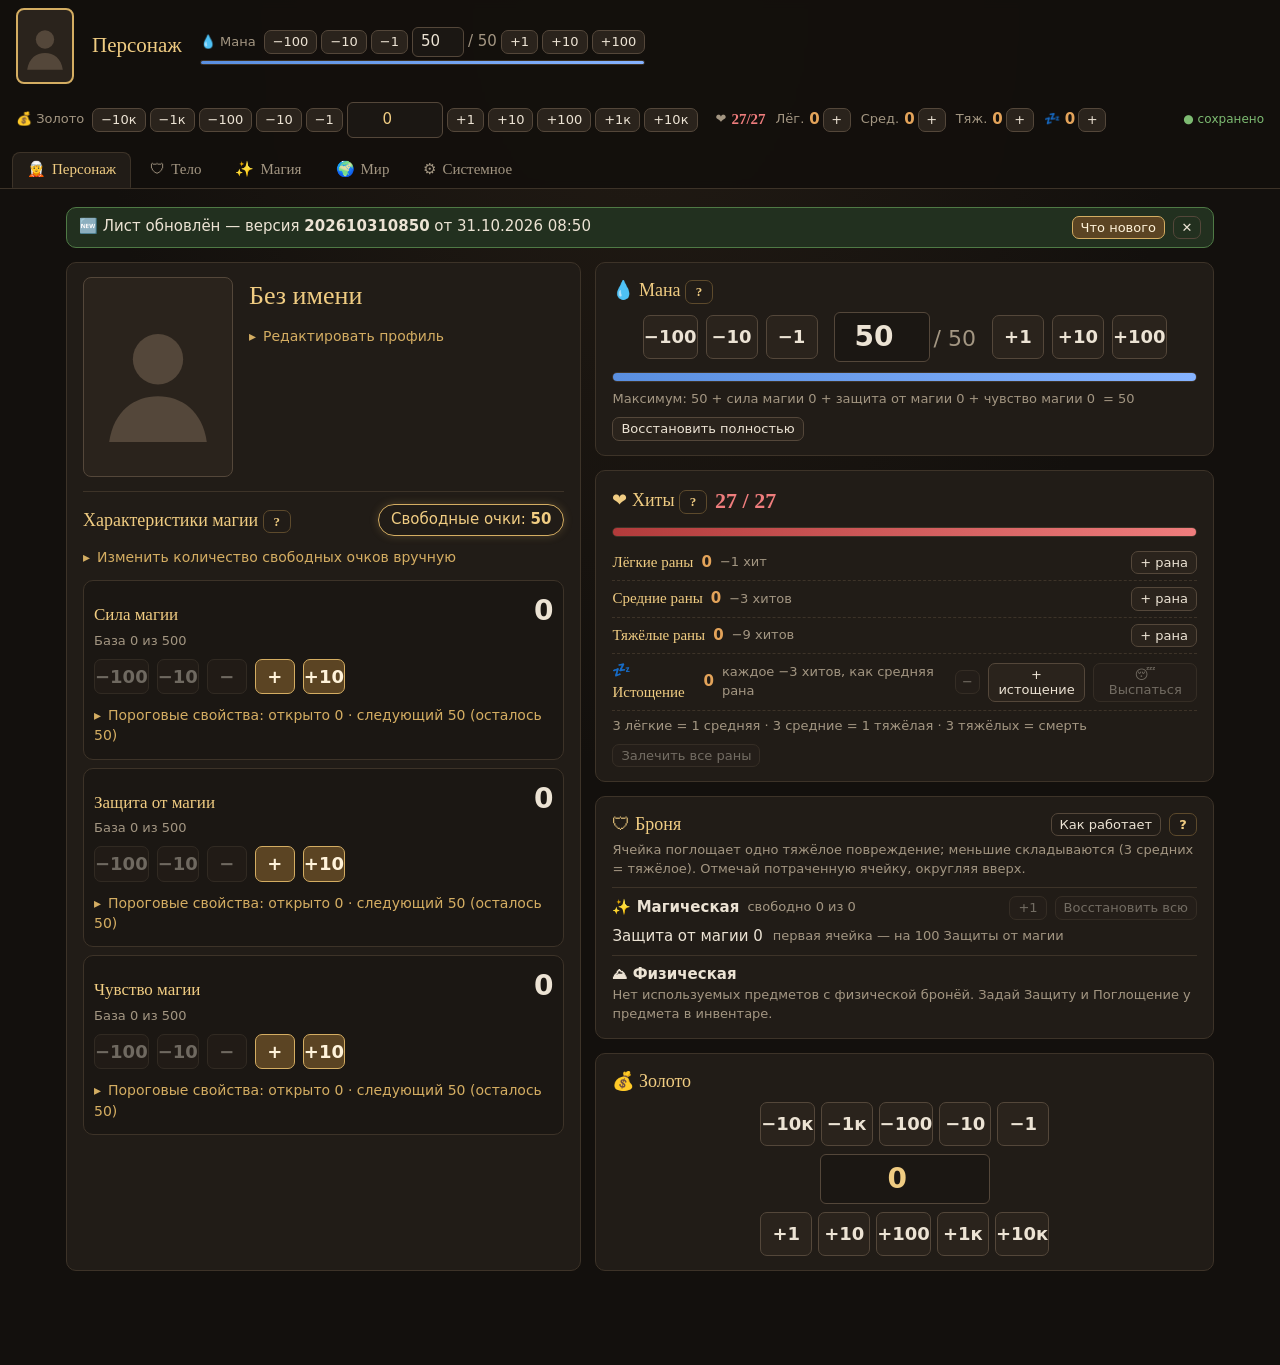
==== commit c71bb29e: "Add properties and NPC pictures to Core." ====
--- a/MagesGleb/index.html
+++ b/MagesGleb/index.html
@@ -77,6 +77,8 @@
 .props-table th.row-name{position:sticky;left:0;z-index:1;background:var(--panel);font-weight:normal}
 .props-table thead th.corner{left:0;z-index:3}
 .disc-level.sys{border-left:3px solid var(--line2);padding-left:10px}
+.npc.open .npc-img{width:150px;height:200px}
+html{scroll-padding-top:calc(var(--top-h,0px) + 10px)}
 .src-input{max-width:340px;padding:3px 8px;font-size:13px}
 .cost.ex-cost{color:#c9a6e8}
 .cost.stat-cost{color:#e8a6a6}
@@ -178,7 +180,7 @@
 .hero-stats .stat-grid{grid-template-columns:1fr;gap:8px}
 .hero-stats .stat-card{padding:10px}
 .hero-stats .stat-card .btn.big{min-width:40px}
-.portrait{width:150px;height:200px;object-fit:cover;border-radius:8px;border:1px solid var(--line2);flex:none;background:var(--panel2)}
+.portrait{width:150px;height:200px;object-fit:contain;border-radius:8px;border:1px solid var(--line2);flex:none;background:var(--panel2)}
 .hero-info{flex:1;min-width:0}
 .hero-info h2{font-size:26px;margin:0}
 .bio{white-space:pre-wrap;font-size:13.5px;color:#cfc4b2;margin:8px 0 0}
@@ -250,7 +252,7 @@
 .npc{background:var(--panel);border:1px solid var(--line);border-radius:var(--radius);padding:10px 12px}
 .npc.open{grid-column:1/-1}
 .npc-top{display:flex;gap:12px}
-.npc-img{width:64px;height:64px;object-fit:cover;border-radius:8px;border:1px solid var(--line2);flex:none;background:var(--panel2)}
+.npc-img{width:64px;height:64px;object-fit:contain;cursor:zoom-in;border-radius:8px;border:1px solid var(--line2);flex:none;background:var(--panel2)}
 .npc.open .npc-img{width:120px;height:120px}
 .npc-name{font-family:Georgia,serif;font-size:17px;color:var(--gold2)}
 .npc .chips{margin-top:3px}
@@ -266,7 +268,7 @@
 .toast.hide{opacity:0;transform:translateY(8px)}
 
 /* ---------- header portrait ---------- */
-.top-portrait{width:58px;height:76px;object-fit:cover;object-position:top;border-radius:8px;border:2px solid var(--gold);cursor:pointer;
+.top-portrait{width:58px;height:76px;object-fit:contain;background:var(--panel2);border-radius:8px;border:2px solid var(--gold);cursor:pointer;
   background:var(--panel2);transition:transform .2s,box-shadow .2s;transform-origin:top left;position:relative;z-index:30}
 .top-portrait:hover{transform:scale(3.2);box-shadow:0 10px 40px rgba(0,0,0,.8)}
 .btn.big{min-width:52px}
@@ -340,7 +342,7 @@
 .rule{align-items:flex-start}
 
 /* ---------- thumbnails ---------- */
-.thumb{width:46px;height:46px;object-fit:cover;border-radius:7px;border:1px solid var(--line2);flex:none;background:var(--panel2);
+.thumb{width:46px;height:46px;object-fit:contain;border-radius:7px;border:1px solid var(--line2);flex:none;background:var(--panel2);
   transition:transform .2s,box-shadow .2s;transform-origin:left center;position:relative;z-index:2}
 .thumb:hover{transform:scale(3.5);box-shadow:0 8px 30px rgba(0,0,0,.8);z-index:10}
 .formula .affs{color:var(--muted)}
@@ -428,7 +430,7 @@
 .members{display:flex;flex-wrap:wrap;gap:6px}
 .member{display:inline-flex;align-items:center;gap:6px;background:var(--bg2);border:1px solid var(--line2);border-radius:20px;padding:2px 10px 2px 2px;cursor:pointer;color:var(--text)}
 .member:hover{border-color:var(--gold)}
-.member img{width:26px;height:26px;border-radius:50%;object-fit:cover}
+.member img{width:26px;height:26px;border-radius:5px;object-fit:contain}
 .orphan-row{margin:-4px 0 10px;display:flex;flex-wrap:wrap;gap:5px;align-items:center}
 .chip .x.add{color:var(--ok);font-weight:700}
 .storage-bar>div{background:linear-gradient(90deg,#4e8a46,#7dbb72)}
@@ -769,17 +771,60 @@
   "Укрепление": "Замедляет заклинание.\nТри Укрепления замедляют вдвое.",
   "Избирательный": "Не попадает по своим.",
   "Ласковый": "Не наносит урон по своим.",
+  "Пробивание": "Пробивает 25% защиты и 2 единицы защиты.",
+  "Умножение": "Создаёт дополнительные снаряды ×2.",
+  "Управление": "Увеличивает область наведения на 1 за каждый уровень.",
+  "Ускорение": "Сокращает скорость полёта заклинания или его срабатывания на 33%.",
 };
 // Аффиксы мастера без описаний (пока)
 const EXTRA_AFFIXES = ['Живой', 'Поиск', 'Разделение', 'Разлагающий', 'Раскалённый', 'Мягкий', 'Размытие', 'Токсичный'];
 
 // Тайные школы и их заклинания — общий список мастера. У игрока: «изучено», счётчик, заметки, картинка.
-const ARCANE_SCHOOLS = [['teleport', 'Телепортация'], ['transform', 'Трансформация'], ['creation', 'Созидание'], ['negation', 'Отрицание'], ['mind', 'Разум']];
+const ARCANE_SCHOOLS = [['teleport', 'Телепортация'], ['transform', 'Трансформация'], ['time', 'Время'], ['creation', 'Созидание'], ['negation', 'Отрицание'], ['mind', 'Разум']];
+// Как называется организация школы (у каждой своё слово по её устройству)
+const SCHOOL_TITLES = { transform: 'Клан трансформации', creation: 'Дом созидания', teleport: 'Гильдия телепортации', time: 'Академия времени', negation: 'Орден отрицания', mind: 'Эгида когнитус' };
 // n — название, aka — старые написания (для узнавания в сохранениях), lvl — уровень, cost — мана, ex — истощение,
 // st — постоянная трата характеристик { magicPower: n, … }, tags — метки, x — примечание мастера, d — описание
 // «Что нового» — по одной записи на выкладку, новые сверху. v — номер версии ГГГГММДДЧЧММ.
 // sections: [{ h: 'Персонаж', items: ['текст', …] }], todo: ['что сделать после обновления', …]. **жирный** поддерживается.
 const CHANGELOG = [
+  {
+    "v": "202610310850",
+    "sections": [
+      {
+        "h": "Магия",
+        "items": [
+          "**Свойства заклинаний от мастера:** новый набор из 21 свойства и закреплённые числа (🔒) для ступеней Огня и Воды. Пока это только слова с числами, ни на что не влияют. Какие свойства есть у общих форм, задаёт мастер; у своих форм — ты.",
+          "**Временная броня от заклинаний отключена:** свойства пока ни на что не влияют. Если такая строка осталась в блоке «Броня», её убирает кнопка ✕.",
+          "**Описания аффиксов:** Пробивание, Умножение, Управление, Ускорение (появятся, если у тебя описание было пустым).",
+          "**Новая тайная школа — Время.** Названия школ: Клан трансформации, Дом созидания, Гильдия телепортации, Академия времени, Орден отрицания, Эгида когнитус."
+        ]
+      },
+      {
+        "h": "Мир",
+        "items": [
+          "**NPC мастера у всех игроков:** Агам, Агнеса, Жасмин, Изабелла, Касандра, Лайт, Новоиспечённый, Пирсон, Туманщица, Элла. Имя и портрет от мастера (🔒), статусы, фракции, связи и заметки твои. Если у тебя была карточка с таким именем, твои записи в ней сохранились, а картинка заменилась.",
+          "**Картинки целиком:** без обрезки и искажений. Клик по портрету NPC открывает его в полный размер."
+        ]
+      },
+      {
+        "h": "Справка и удобство",
+        "items": [
+          "**В справке все правила и расчёты:** характеристики и Потенциал, мана, хиты и истощение, броня, эффекты, дисциплины, доступность стихий и форм (с таблицей множителей ступеней), свойства, непроверенные комбинации, опыт, кубики и сохранение. Кнопки «?» у панелей ведут к нужному разделу.",
+          "Переход в справку больше не прячет начало текста под шапкой.",
+          "Если лист скачан и картинки нет рядом с ним, она берётся с сайта."
+        ]
+      },
+      {
+        "h": "Для мастера",
+        "items": [
+          "**Свойства общих форм** отмечает только мастер.",
+          "**NPC в режиме мастера:** «🎓 + NPC мастера», «🎓 Сделать NPC мастера», правка имени и картинки, «Убрать из правил».",
+          "Правила от 27.10 уже в листе: нажми «↺ Вернуть правила из HTML», чтобы в твоём браузере была общая версия."
+        ]
+      }
+    ]
+  },
   {
     "v": "202610181927",
     "sections": [
@@ -889,41 +934,60 @@
   ] },
 ];
 
+// NPC мастера: карточка есть у всех игроков. Имя и картинка — отсюда; статусы, фракции, связи, заметки у каждого свои.
+const NPC_SEED = ['Агам', 'Агнеса', 'Жасмин', 'Изабелла', 'Касандра', 'Лайт', 'Новоиспечённый', 'Пирсон', 'Туманщица', 'Элла'].map(n => ({ n, img: `NPC/${n}.jpg` }));
+
 // Свойства заклинаний — справочник мастера. coef — коэффициент свойства (пока у всех 1).
 const PROP_SEED = [
-  { id: 'area', n: 'Область', coef: 1 },
-  { id: 'range', n: 'Дальность', coef: 1 },
-  { id: 'damage', n: 'Урон', coef: 1 },
-  { id: 'defense', n: 'Защита', coef: 1 },
-  { id: 'absorb', n: 'Поглощение', coef: 1 },
-  { id: 'shots', n: 'Снаряды', coef: 1 },
+  {"id":"prop_d1380f8f-34fc-4fad-be2b-632c4dd03f32","n":"М от СМ","coef":1},
+  {"id":"shots","n":"Снаряды","coef":1},
+  {"id":"prop_24fd9daf-6741-47b2-9c45-3fa3f717d8b9","n":"Точность","coef":1},
+  {"id":"area","n":"Область атаки","coef":1},
+  {"id":"range","n":"Дальность атаки","coef":1},
+  {"id":"prop_e896a12f-241a-4d17-8a1a-50f99cb27a17","n":"Пробивание","coef":1},
+  {"id":"damage","n":"Урон огонь","coef":1},
+  {"id":"prop_7977d2ed-075d-4aad-9011-f634c0ac8f32","n":"Удушение","coef":1},
+  {"id":"prop_e1b96a58-b643-4060-a712-6f28bace37d6","n":"У Воздух Ф","coef":1},
+  {"id":"prop_3cb0463e-02fe-49d0-88c3-ddfb363cb282","n":"У Земля Ф","coef":1},
+  {"id":"prop_85bfd344-5174-4dc0-a2b3-fde0cf395482","n":"У Холод","coef":1},
+  {"id":"prop_fff0d22e-013a-4b2b-a633-26625d404a73","n":"У Вода Ф","coef":1},
+  {"id":"prop_54cc4cc6-e3c8-4468-b52d-463118bf3ce3","n":"У Коррозия","coef":1},
+  {"id":"defense","n":"Броня Ф","coef":1},
+  {"id":"absorb","n":"Поглощение Ф","coef":1},
+  {"id":"prop_a29fdcae-b839-4de2-afa9-f6fa24c8548f","n":"Б Огонь","coef":1},
+  {"id":"prop_9bc9de95-be88-4d1e-a039-94c1be16e479","n":"Б Холод","coef":1},
+  {"id":"prop_dcfcdc47-c435-4c31-b3f7-cfa355181baf","n":"Б Молния","coef":1},
+  {"id":"prop_6d8388c4-9242-41e8-8a9e-91f36c8ba673","n":"Б Коррозия","coef":1},
+  {"id":"prop_ee1c5136-654c-443b-9431-e69884444c53","n":"Б Магия","coef":1},
+  {"id":"prop_50a3837e-61bc-466e-8806-7de55cb6c3fd","n":"Трата маны","coef":1},
 ];
 // Значения, закреплённые мастером (у всех одинаковые, 🔒). Незакреплённые игрок заполняет сам.
 // Ступени: «стихия|ступень» → { свойство: число }; у форм — в FORM_SEED (p: { свойство: true/false });
 // аффиксы: «название» → { свойство: '50%' }; тайные школы: id → { свойство: число } (на будущее).
-const STAGE_PROPS = {};
+const STAGE_PROPS = {
+  "fire|Огонь": {"range":10,"damage":0.6,"prop_24fd9daf-6741-47b2-9c45-3fa3f717d8b9":1,"shots":1,"area":1,"prop_e896a12f-241a-4d17-8a1a-50f99cb27a17":0.1,"prop_9bc9de95-be88-4d1e-a039-94c1be16e479":2,"prop_d1380f8f-34fc-4fad-be2b-632c4dd03f32":0.2,"prop_50a3837e-61bc-466e-8806-7de55cb6c3fd":1},
+  "fire|Яростное пламя": {"range":14,"damage":1,"prop_24fd9daf-6741-47b2-9c45-3fa3f717d8b9":1,"shots":1,"area":1,"prop_e896a12f-241a-4d17-8a1a-50f99cb27a17":0.1,"prop_9bc9de95-be88-4d1e-a039-94c1be16e479":3,"prop_d1380f8f-34fc-4fad-be2b-632c4dd03f32":0.3,"prop_50a3837e-61bc-466e-8806-7de55cb6c3fd":1},
+  "fire|Истинное пламя": {"range":18,"damage":1.6,"prop_24fd9daf-6741-47b2-9c45-3fa3f717d8b9":1,"shots":1,"area":1,"prop_e896a12f-241a-4d17-8a1a-50f99cb27a17":0.1,"prop_9bc9de95-be88-4d1e-a039-94c1be16e479":4,"prop_d1380f8f-34fc-4fad-be2b-632c4dd03f32":0.4,"prop_50a3837e-61bc-466e-8806-7de55cb6c3fd":1.1},
+  "fire|Чистое пламя": {"range":18,"damage":2,"prop_24fd9daf-6741-47b2-9c45-3fa3f717d8b9":1,"shots":1,"area":1,"prop_e896a12f-241a-4d17-8a1a-50f99cb27a17":0.1,"prop_9bc9de95-be88-4d1e-a039-94c1be16e479":4,"prop_d1380f8f-34fc-4fad-be2b-632c4dd03f32":0.5,"prop_50a3837e-61bc-466e-8806-7de55cb6c3fd":1.2},
+  "fire|Дым": {"range":8,"damage":0.3,"prop_24fd9daf-6741-47b2-9c45-3fa3f717d8b9":2,"shots":3,"area":2,"prop_e896a12f-241a-4d17-8a1a-50f99cb27a17":0.1,"prop_7977d2ed-075d-4aad-9011-f634c0ac8f32":2,"prop_e1b96a58-b643-4060-a712-6f28bace37d6":0.6,"prop_9bc9de95-be88-4d1e-a039-94c1be16e479":1,"prop_d1380f8f-34fc-4fad-be2b-632c4dd03f32":0.2,"prop_50a3837e-61bc-466e-8806-7de55cb6c3fd":1},
+  "fire|Жар": {"range":10,"damage":2,"prop_24fd9daf-6741-47b2-9c45-3fa3f717d8b9":1,"shots":2,"area":2,"prop_e896a12f-241a-4d17-8a1a-50f99cb27a17":0.1,"prop_9bc9de95-be88-4d1e-a039-94c1be16e479":6,"prop_d1380f8f-34fc-4fad-be2b-632c4dd03f32":0.4,"prop_50a3837e-61bc-466e-8806-7de55cb6c3fd":1.3},
+  "fire|Свет": {"range":50,"damage":1,"prop_24fd9daf-6741-47b2-9c45-3fa3f717d8b9":4,"shots":1,"area":1,"prop_e896a12f-241a-4d17-8a1a-50f99cb27a17":0.1,"prop_d1380f8f-34fc-4fad-be2b-632c4dd03f32":0.5,"prop_50a3837e-61bc-466e-8806-7de55cb6c3fd":1.5},
+  "fire|Пепел": {"range":8,"damage":1,"prop_24fd9daf-6741-47b2-9c45-3fa3f717d8b9":1,"shots":1,"area":1,"prop_e896a12f-241a-4d17-8a1a-50f99cb27a17":0.1,"prop_3cb0463e-02fe-49d0-88c3-ddfb363cb282":1,"prop_a29fdcae-b839-4de2-afa9-f6fa24c8548f":2,"prop_9bc9de95-be88-4d1e-a039-94c1be16e479":4,"prop_dcfcdc47-c435-4c31-b3f7-cfa355181baf":2,"prop_6d8388c4-9242-41e8-8a9e-91f36c8ba673":2,"prop_50a3837e-61bc-466e-8806-7de55cb6c3fd":1,"prop_d1380f8f-34fc-4fad-be2b-632c4dd03f32":0.2},
+  "fire|Плазма": {"range":10,"damage":5,"prop_24fd9daf-6741-47b2-9c45-3fa3f717d8b9":1,"shots":1,"area":1,"prop_e896a12f-241a-4d17-8a1a-50f99cb27a17":0.1,"prop_9bc9de95-be88-4d1e-a039-94c1be16e479":8,"absorb":2,"prop_50a3837e-61bc-466e-8806-7de55cb6c3fd":2,"prop_d1380f8f-34fc-4fad-be2b-632c4dd03f32":0.6},
+  "water|Вода": {"shots":1,"prop_24fd9daf-6741-47b2-9c45-3fa3f717d8b9":2,"area":1,"range":8},
+  "water|Лёд": {"shots":1,"prop_24fd9daf-6741-47b2-9c45-3fa3f717d8b9":1,"area":1,"range":12},
+  "water|Пар": {"shots":2,"prop_24fd9daf-6741-47b2-9c45-3fa3f717d8b9":3,"area":2,"range":8},
+  "water|Древний лёд": {"shots":1,"prop_24fd9daf-6741-47b2-9c45-3fa3f717d8b9":1,"area":1,"range":14},
+  "water|Кислота": {"shots":1,"prop_24fd9daf-6741-47b2-9c45-3fa3f717d8b9":1,"area":1,"range":8},
+  "water|Кровь": {"shots":1,"prop_24fd9daf-6741-47b2-9c45-3fa3f717d8b9":2,"area":1,"range":6},
+  "water|Вечный лёд": {"shots":1,"prop_24fd9daf-6741-47b2-9c45-3fa3f717d8b9":2,"area":1,"range":16},
+};
 // значение «×2» — множитель (перемножается), «50%» / «0.5» — прибавка (складывается)
 const AFFIX_PROPS = {
   'Умножение': { shots: '×2' },
 };
 const SCHOOL_PROPS = {};
 
-// ВРЕМЕННО: прежний список заклинаний школы Трансформации. Нужен только обновлению 13 → 14
-// (изученные превращаются в свои с полным текстом). Через одну выкладку — убрать вместе с текстами в миграции 13.
-const LEGACY_TRANSFORM = [
-  {"school":"transform","n":"Двойник","lvl":"Фундаментальный","cost":100,"tags":["Истощение","Трансформация","Клон"],"d":"Создание дубликата, максимум 1 дубликат. Он делит с магом один разум.\nОбычно создание клона доступно 1 раз в (день).\nПовторное использование за короткий срок даёт 3 единицы истощения."},
-  {"school":"transform","n":"Мутация (касание)","lvl":"Повышенная","cost":80,"tags":["Мутация"],"x":"Ранее запретная техника. Заставляет кидать кубики за каждую опухоль.","d":"Боевая техника создаёт мутацию при касании рукой или органическим оружием.\nМутация — это эффект, который поражает плоть атакованного. На базовом уровне требует касания тела цели напрямую или через органического посредника, например меча из железного дерева.\nЭффект мутации чаще всего отрицательный — опухоль.\nОпухоль занимает здоровье цели: малая = лёгкое ранение, средняя = среднее ранение, обширная = тяжёлое ранение.\nОбладатель опухоли кидает кубики каждый ход, по кубику за каждую опухоль:\n6 — опухоль уменьшается;\n5 — опухоль стагнирует;\n4 — опухоль болит (может сбить концентрацию);\n3 — опухоль мутирует (накладывает 1 истощение);\n2 — опухоль делится (снижает ранг и делится на 2 опухоли меньше; если делиться некуда, то просто удваивается);\n1 — опухоль растёт (повышает ранг)."},
-  {"school":"transform","n":"Аспект краба — клешня","aka":["Аспект краба - Клешня"],"lvl":"Ученик","cost":60,"tags":["Преображение"],"x":"Уязвимость к огню, краснеет.","d":"Маг выращивает себе мощную клешню на руке. Клешня покрыта панцирем и может блокировать многие атаки. Повышает защиту обладателя от физического урона и позволяет применять клешню.\nКлешня вдвое длиннее руки человека.\nОчень сильное сжатие.\nПолученный клешнёй урон не передаётся магу."},
-  {"school":"transform","n":"Аспект спрута — щупальца","aka":["Аспект спрута - щупальца"],"lvl":"Продвинутый","cost":60,"tags":["Преображение","Биотехника"],"d":"Создаёт тентакли из спины — это крепкие мускулистые органы. Атаки по ним не наносят урон магу, но рубят щупальца.\nСильное сжатие, ускорение плавания и карабкания, можно метать чернила."},
-  {"school":"transform","n":"Мана-мышцы","aka":["Манна мышици"],"lvl":"Ученик","cost":30,"tags":["Усиление","Истощение","Трата в ход"],"d":"Значительно повышает силу — на 500% — и вес — на 200%. Тратит 30 маны каждый ход.\nУвеличивает физическое сопротивление, силу удара, прыжка и т. д.\nДаёт 1 единицу истощения каждые 3 хода."},
-  {"school":"transform","n":"Чудовищный метаболизм","lvl":"Ученик","cost":100,"tags":["Трансформация","Исцеление","Истощение"],"d":"Восстанавливает 1 среднее здоровье в ход, длится 6 ходов.\nНе восстанавливает здоровье, удержанное травмами, аномалиями, истощением и мутациями.\nДаёт 1 единицу истощения по окончании действия."},
-  {"school":"transform","n":"Аспект саламандры — кожа","aka":["Аспект саламандры - кожа"],"lvl":"Ученик","cost":60,"tags":["Преображение","Трансформация","Огонь","Биотехника"],"d":"Маг покрывает свою кожу чешуёй саламандры и меняет принцип термодинамики в теле, немного повышая броню и значительно увеличивая сопротивление огню — на 50% и +20% к максимуму. Но даёт уязвимость к холоду 20%.\nВся огненная магия мага получает аффикс «Управление», что увеличивает отзывчивость огня."},
-  {"school":"transform","n":"Аспект богомола — клешня","aka":["Аспект богомола - клешня"],"lvl":"","cost":60,"tags":["Преображение","Биотехника","Насекомое"],"d":"Маг создаёт конечность — клинок богомола. Длинная рука с эффектом остроты и скорости имеет значительный урон и 2 атаки: «Рывок богомола» — быстрая атака и «Ловушка богомола» — захват.\nПолученные рукой повреждения не передаются магу."},
-  {"school":"transform","n":"Аспект гончей — ноги","aka":["Аспект гончей - ноги"],"lvl":"Ученик","cost":60,"tags":["Преображение","Биотехника"],"d":"Заменяет свои ноги на мощные лапы тельской гончей, что позволяет очень быстро бегать, почти не тратя выносливость. Немного увеличивает высоту прыжка, а в сочетании с «Мана-мышцами» — сильно."},
-  {"school":"transform","n":"Аспект летучей мыши — эхолокация","aka":["Аспект летучей мыши - эхолокация"],"lvl":"","cost":60,"tags":["Преображение","Биотехника"],"d":"Создаёт себе уши летучей мыши: маг может слышать пространство и использовать эхолот."},
-  {"school":"transform","n":"Аспект стрекозы — глаза","aka":["Аспект стрекозы - глаза"],"lvl":"Продвинутый","cost":100,"tags":["Преображение","Биотехника"],"d":"Фасетчатые глаза со зрением на 360 градусов и повышенной реакцией. Выглядит мерзко, но даёт невероятный угол обзора."},
-  {"school":"transform","n":"Аспект лягушки — яд","aka":["Аспект лягушки - яд"],"lvl":"Ученик","cost":100,"tags":["Преображение","Яд","Биотехника","Истощение","Аффикс"],"d":"Маг преображает своё тело и начинает выделять яд. Чем больше в нём было токсина, тем сильнее его яд; при этом тело очищается от токсинов, а яд можно использовать с магией воды (магия воды получает аффикс «Токсичный»).\nЕсли техника снимает 1 тяжёлый токсин, то даёт 1 истощение."},
-];
 
 // Сравнение названий без учёта регистра, «ё» и вида тире
 function normName(v) { return String(v || '').trim().toLowerCase().replace(/ё/g, 'е').replace(/[\s\-—–]+/g, ' '); }
@@ -1162,14 +1226,11 @@
     return s;
   },
   // v13 → v14: заклинания школ больше не хранятся в HTML. Неизученные записи прежнего списка убираются,
-  // изученные становятся своими заклинаниями с полным текстом.
+  // изученные становятся своими заклинаниями.
   13: s => {
     s.arcaneSpells = (s.arcaneSpells || []).filter(sp => {
       if (!('learned' in sp)) return true;            // своё заклинание — не трогаем
       if (!sp.learned) return false;                  // запись списка школы, не изученная — убираем
-      const sd = LEGACY_TRANSFORM.find(x => [x.n, ...(x.aka || [])].some(n => normName(n) === normName(sp.name)));
-      if (sd) Object.assign(sp, { school: sd.school, level: sd.lvl || '', manaCost: sd.cost || 0, exhaustCost: sd.ex || 0,
-        statCost: { ...(sd.st || {}) }, description: sd.d || '', extra: sd.x || '', tags: sd.tags || [] });
       delete sp.learned; delete sp.sys;
       return true;
     });
@@ -1194,14 +1255,9 @@
     s.version = 13;
     return s;
   },
-  // v11 → v12: открытые тайные школы — по уже изученным заклинаниям школ
+  // v11 → v12: появился список открытых тайных школ
   11: s => {
-    const open = (s.character.arcaneSchools ||= []);
-    for (const sp of s.arcaneSpells || []) {
-      if (!sp.learned) continue;
-      const sd = LEGACY_TRANSFORM.find(x => [x.n, ...(x.aka || [])].some(n => normName(n) === normName(sp.name)));
-      if (sd && !open.includes(sd.school)) open.push(sd.school);
-    }
+    s.character.arcaneSchools ||= [];
     s.version = 12;
     return s;
   },
@@ -1345,6 +1401,20 @@
   return out;
 }
 
+// Карточки NPC мастера: находятся по имени или «другому имени», иначе заводятся
+function syncNpcsFromSeed(s) {
+  const matched = new Set();
+  for (const sd of NPC_SEED) {
+    const names = [sd.n, ...(sd.aka || [])].map(normName);
+    let n = s.npcs.find(x => !matched.has(x) && x.kind !== 'group' && names.includes(normName(x.name)))
+      || s.npcs.find(x => !matched.has(x) && x.kind !== 'group' && toTags(x.aliases).some(a => names.includes(normName(a))));
+    if (!n) { n = newNpc('person', sd.n); s.npcs.push(n); }
+    matched.add(n);
+    Object.assign(n, { name: sd.n, image: sd.img || '', sys: true });
+  }
+  for (const n of s.npcs) if (!matched.has(n)) delete n.sys;
+}
+
 function syncFormsFromSeed(s) {
   const em = s.elementalMagic;
   const byKey = new Map();
@@ -1388,6 +1458,7 @@
   syncStagesFromSeed(s);
   syncFormsFromSeed(s);
   syncDisciplinesFromSeed(s);
+  syncNpcsFromSeed(s);
   ensureSeedAffixes(s);
   const em = s.elementalMagic;
   for (const de of d.elementalMagic.elements)
@@ -1478,7 +1549,7 @@
     elementalMagic: { ...em,
     elements: em.elements.map(el => ({ ...el, stages: el.stages.map(st => ({ id: st.id, name: st.name, unlocked: !!st.unlocked })) })),
     // общие формы: только «изучена» и источник
-    forms: em.forms.map(f => f.sys ? { id: f.id, name: f.name, known: !!f.known, source: f.source || '', props: f.props || {} } : f),
+    forms: em.forms.map(f => f.sys ? { id: f.id, name: f.name, known: !!f.known, source: f.source || '' } : f),
     // связи «аффикс — ступень» и «аффикс — общая форма» тоже из правил: при открытии собираются заново
     affixes: em.affixes.map(a => ({ ...a, links: (a.links || []).filter(l => l.type !== 'stage' && !(l.type === 'form' && sysForms.has(l.targetId))) })) } };
   return pretty ? JSON.stringify(slim, null, 2) : JSON.stringify(slim);
@@ -1564,10 +1635,12 @@
 // Визитка другого игрока → карточка «персонаж игрока» (та же — обновляется, свои заметки о нём остаются)
 function importCard(card) {
   if (card.id === state.character.id) { toast('Это визитка твоего собственного персонажа', 'error'); return; }
-  let n = state.npcs.find(x => x.id === card.id);
+  let n = state.npcs.find(x => x.id === card.id || x.cardId === card.id) ||
+    state.npcs.find(x => x.sys && normName(x.name) === normName(card.name));
   const fresh = !n;
   if (fresh) { n = { ...newNpc('pc', card.name), id: card.id }; state.npcs.push(n); }
-  Object.assign(n, { kind: 'pc', name: card.name || n.name, short: card.title || '', bio: card.bio || '', image: card.portrait || n.image || '', player: card.player || '' });
+  Object.assign(n, { kind: 'pc', cardId: card.id, short: card.title || '', bio: card.bio || '', player: card.player || '' });
+  if (!n.sys) Object.assign(n, { name: card.name || n.name, image: card.portrait || n.image || '' });
   commit();
   goToNpc(n.id);
   toast(fresh ? `Добавлен персонаж игрока «${n.name}»` : `Карточка «${n.name}» обновлена`, 'ok');
@@ -2132,7 +2205,8 @@
 const stageProp = (el, st, pid) => isNum(stagePropSys(el, st, pid)) ? stagePropSys(el, st, pid) : stagePropUser(el, st, pid);
 const formSeedOf = f => f.sys ? FORM_SEED.find(x => x.n === f.name) : null;
 const formPropSys = (f, pid) => formSeedOf(f)?.p?.[pid];
-const formHasProp = (f, pid) => typeof formPropSys(f, pid) === 'boolean' ? formPropSys(f, pid) : !!f.props?.[pid];
+// У общей формы свойства задаёт только мастер; у своей формы — сам игрок
+const formHasProp = (f, pid) => f.sys ? !!formPropSys(f, pid) : !!f.props?.[pid];
 const affixPropSys = (a, pid) => AFFIX_PROPS[a.name]?.[pid];
 const affixPropRaw = (a, pid) => { const v = affixPropSys(a, pid); return v != null && String(v).trim() !== '' ? v : a.props?.[pid]; };
 // Записать значение в объект по двум ключам; пустое — удалить
@@ -2180,23 +2254,22 @@
     onchange: e => { if (e.target.dataset.orig === e.target.value) return; e.target.dataset.orig = e.target.value;
       const v = parseNumOrNull(e.target.value); if (v !== undefined) (ui.master ? onSys : onUser)(v); } });
 }
-function propBoolCell(sysVal, userVal, onUser, onSys) {
-  const locked = typeof sysVal === 'boolean';
-  if (locked && !ui.master) return h('input', { type: 'checkbox', checked: sysVal, disabled: true, title: 'Закреплено правилами мастера' });
-  if (ui.master) return [h('input', { type: 'checkbox', class: 'master', checked: locked ? sysVal : !!userVal,
-      title: 'Режим мастера: закрепить для всех', onchange: e => onSys(e.target.checked) }),
-    locked ? h('button', { type: 'button', class: 'btn ghost small sq unpin', title: 'Снять закрепление (снова решает игрок)', onclick: e => { e.preventDefault(); onSys(null); } }, '↺') : null];
-  return h('input', { type: 'checkbox', checked: !!userVal, onchange: e => onUser(e.target.checked) });
-}
-// Галочки «свойство имеет смысл у формы»
+// Галочки «свойство имеет смысл у формы». У общих форм игрок их только видит (значками); меняет мастер.
 function formPropsRow(f) {
+  if (f.sys && !ui.master) {
+    const on = PROPS().filter(p => formHasProp(f, p.id));
+    return on.length ? h('div', { class: 'chips' }, h('span', { class: 'small muted' }, 'Свойства:'), on.map(p => chip(p.n))) : null;
+  }
   const sd = formSeedOf(f);
   return h('div', { class: 'row small props-row' }, h('span', { class: 'muted' }, 'Свойства:'),
     PROPS().map(p => h('label', { class: 'chk' + (formHasProp(f, p.id) ? ' on' : '') },
-      propBoolCell(formPropSys(f, p.id), f.props?.[p.id],
-        v => { f.props ||= {}; if (v) f.props[p.id] = true; else delete f.props[p.id]; commit(); },
-        v => { if (!sd) { toast('Своя форма — закреплять нечего', 'error'); return; } sd.p ||= {}; if (v == null) delete sd.p[p.id]; else sd.p[p.id] = v; resyncRules(); }),
-      ' ' + p.n)));
+      h('input', { type: 'checkbox', class: f.sys ? 'master' : null, checked: formHasProp(f, p.id), onchange: e => {
+        const on = e.target.checked;
+        if (f.sys) { sd.p ||= {}; if (on) sd.p[p.id] = true; else delete sd.p[p.id]; resyncRules(); return; }
+        f.props ||= {};
+        if (on) f.props[p.id] = true; else delete f.props[p.id];
+        commit();
+      } }), ' ' + p.n)));
 }
 // Проценты аффикса по свойствам
 function affixPropChips(a) {
@@ -2263,10 +2336,10 @@
 function propsSection() {
   const em = EM();
   return h('div', null,
-    h('p', { class: 'hint' }, 'Свойство стихийного заклинания показывается, если оно отмечено у формы и у ступени есть число. ',
+    h('p', { class: 'hint' }, h('b', null, 'Пока это просто слова с числами: ни на что в листе они не влияют. '), helpBtn('props', 'Как считаются свойства'), ' Свойство стихийного заклинания показывается, если оно отмечено у формы и у ступени есть число. ',
       'Значение = число ступени × коэффициент свойства × (100% + сумма процентов всех аффиксов заклинания, кроме потраченных). ',
-      'Галочки форм — в карточках форм, проценты аффиксов — в редакторе аффикса. ',
-      'Всё, что мастер не закрепил (🔒), можно заполнять самой.'),
+      'Свойства общих форм задаёт мастер, у своих форм — галочки в карточке. Проценты аффиксов — в редакторе аффикса. ',
+      'Числа, которые мастер не закрепил (🔒), можно заполнять самой.'),
     h('div', { class: 'chips' }, PROPS().map(p => chip(`${p.n} ×${p.coef ?? 1}`, 'affix', 'Коэффициент свойства'))),
     ui.master ? masterPropsEditor() : null,
     em.elements.map(el => fold('props-el-' + el.id, `${ELEMENT_ICON[el.id] || ''} ${el.name}: числа ступеней`,
@@ -2320,21 +2393,11 @@
   for (const sp of state.spellbook) for (const r of spellPropsCalc(sp)) if (r.manual != null && Math.abs(r.manual - r.value) > 1e-9) out.push({ sp, r });
   return out;
 }
-// Временная броня от стихийного заклинания со свойством «Поглощение»: Земля — физическая, остальные стихии — магическая
-function addTempArmor(sp) {
-  const rows = spellPropsCalc(sp), ab = rows.find(r => r.p.id === 'absorb'), df = rows.find(r => r.p.id === 'defense');
-  if (!ab || !(ab.shown > 0)) return;
-  const type = sp.elementId === 'earth' ? 'phys' : 'magic', cells = Math.ceil(ab.shown);
-  (state.character.tempArmor ||= []).push({ id: uid('tarm'), name: sp.name || autoSpellName(sp), type, defense: df ? df.shown : 0, cells });
-  toast(`Временная ${type === 'phys' ? 'физическая' : 'магическая'} броня: ${cells} яч.`, 'ok');
-}
-
 function castSpell(spell) {
   const cost = spellCost(spell), ex = spellExhaust(spell), st = statCostOf(spell), name = spell.name || 'Заклинание';
   if (spell.stageId) warnNegative(spell);
   if (!payCost(name, cost, ex, st)) return;
   spell.uses = (spell.uses || 0) + 1;
-  if (spell.stageId) addTempArmor(spell);
   commit();
   paidToast(name, cost, ex, st);
 }
@@ -2494,7 +2557,20 @@
 const PLACEHOLDER = 'data:image/svg+xml;utf8,' + encodeURIComponent(
   '<svg xmlns="http://www.w3.org/2000/svg" viewBox="0 0 100 100"><rect width="100" height="100" fill="#2a231c"/>' +
   '<circle cx="50" cy="38" r="17" fill="#54473a"/><path d="M17 94c3-21 17-31 33-31s30 10 33 31z" fill="#54473a"/></svg>');
-function imgFallback() { if (this.dataset.fb) return; this.dataset.fb = '1'; this.src = PLACEHOLDER; }
+// Картинки: сначала файл рядом с листом; нет его — тот же путь на сайте; нет и там — заглушка
+const SITE_BASE = 'https://lirik-yo.github.io/face-site/MagesGleb/';
+// Адрес на сайте для относительного пути (для полных адресов и на самом сайте — null)
+function siteUrl(src) {
+  if (!src || /^[a-z][a-z0-9+.-]*:/i.test(src) || src.startsWith('//') || location.href.startsWith(SITE_BASE)) return null;
+  return SITE_BASE + encodeURI(src.replace(/^\.?\/+/, ''));
+}
+function imgFallback() {
+  const remote = this.dataset.site ? null : siteUrl(this.getAttribute('src'));
+  if (remote) { this.dataset.site = '1'; this.src = remote; return; }
+  if (this.dataset.fb) return;
+  this.dataset.fb = '1';
+  this.src = PLACEHOLDER;
+}
 const thumb = src => src ? h('img', { class: 'thumb', src, alt: '', loading: 'lazy', onerror: imgFallback }) : null;
 
 function toast(msg, kind = 'info') {
@@ -2608,6 +2684,7 @@
   syncHash();
   renderHeader();
   renderTabs();
+  document.documentElement.style.setProperty('--top-h', document.getElementById('top').offsetHeight + 'px');
   const view = document.getElementById('view');
   const tab = TABS.find(t => t.id === state.ui.tab) || TABS[0];
   view.replaceChildren();
@@ -2724,7 +2801,7 @@
 function manaPanel() {
   const m = state.character.mana, max = maxMana(), mods = statModifiers('maxMana');
   return h('section', { class: 'panel' },
-    h('div', { class: 'panel-title' }, '💧 Мана'),
+    h('div', { class: 'panel-title' }, '💧 Мана ', helpBtn('mana', 'Как считается мана')),
     h('div', { class: 'big-counter' },
       stepCounter(adjMana, h('div', { class: 'counter-val' }, num(m, 'current', { min: 0, max: maxMana, class: 'big-num' }), h('span', { class: 'of' }, '/ ' + max)), 'big')),
     manaBar(),
@@ -2781,7 +2858,7 @@
     h('div', { class: 'row' },
       h('div', { class: 'panel-title', style: 'margin:0' }, '🛡 Броня'),
       h('span', { class: 'grow' }),
-      btn('Как работает', () => goTab('martial'), 'ghost small')),
+      btn('Как работает', () => goTab('martial'), 'ghost small'), helpBtn('armor', 'Как лист считает броню')),
     h('div', { class: 'small muted', style: 'margin:4px 0 6px' },
       'Ячейка поглощает одно тяжёлое повреждение; меньшие складываются (3 средних = тяжёлое). Отмечай потраченную ячейку, округляя вверх.'),
     h('div', { class: 'armor-block' },
@@ -2815,7 +2892,7 @@
   const c = state.character, pt = pendingTotal(), left = c.freeStatPoints - pt;
   return h('div', { class: 'hero-stats' },
     h('div', { class: 'row' },
-      h('div', { class: 'panel-title', style: 'margin:0' }, 'Характеристики магии'),
+      h('div', { class: 'panel-title', style: 'margin:0' }, 'Характеристики магии ', helpBtn('stats', 'Как работают характеристики')),
       h('span', { class: 'grow' }),
       h('span', { class: 'points' + (left > 0 ? ' has' : '') }, 'Свободные очки: ', h('b', null, left),
         pt ? h('span', { class: 'muted' }, ` (запланировано ${pt} из ${c.freeStatPoints})`) : null),
@@ -2919,6 +2996,7 @@
     if (!val) return;
     state.disciplines.push({ id: uid('disc'), name: val, level: 0, levels: [] });
     syncDisciplinesFromSeed(state);
+  syncNpcsFromSeed(state);
     commit();
   }) : null, btn('+ Своя дисциплина', () => {
     const d = { id: uid('disc'), name: nameFromSearch('disc', 'Новая дисциплина'), level: 0, description: '', levels: [] };
@@ -3172,14 +3250,15 @@
       'Кнопка «Применить» списывает ману, а также истощение и характеристики, если они указаны.'),
     h('section', { class: 'panel' },
       h('div', { class: 'row' }, h('b', null, 'Мои тайные школы:'),
-        ARCANE_SCHOOLS.map(([id, name]) => h('label', { class: 'chk' + (schoolOpen(id) ? ' on' : '') },
+        ARCANE_SCHOOLS.map(([id, name]) => h('label', { class: 'chk' + (schoolOpen(id) ? ' on' : ''), title: SCHOOL_TITLES[id] || null },
           h('input', { type: 'checkbox', checked: schoolOpen(id), onchange: e => {
             const list = (state.character.arcaneSchools ||= []);
             if (e.target.checked) { if (!list.includes(id)) list.push(id); } else list.splice(list.indexOf(id), 1);
             commit();
           } }), name))),
       h('div', { class: 'small muted', style: 'margin-top:4px' },
-        'Отметь школы, доступные персонажу (в начале игры — одна). В списке по умолчанию — заклинания этих школ и без школы.')),
+        'Отметь школы, доступные персонажу (в начале игры — одна). В списке по умолчанию — заклинания этих школ и без школы. ',
+        helpBtn('schools', 'Про тайные школы'))),
     toolbar(btn('+ Своё заклинание', () => {
       const school = ARCANE_SCHOOLS.some(x => x[0] === f.arcaneSchool) ? f.arcaneSchool : '';
       const sp = { id: uid('arc'), name: nameFromSearch('arcane', 'Новое заклинание'), school, description: '', manaCost: 0, exhaustCost: 0, level: '', notes: '', uses: 0 };
@@ -3659,7 +3738,7 @@
   for (const step of c.steps) { const sp = comboStepSpell(step); if (sp?.stageId) warnNegative(sp); }
   if (!payCost(name, cost, ex, st)) return;
   c.uses = (c.uses || 0) + 1;
-  for (const step of c.steps) { const sp = comboStepSpell(step); if (sp) { sp.uses = (sp.uses || 0) + 1; if (sp.stageId) addTempArmor(sp); } }
+  for (const step of c.steps) { const sp = comboStepSpell(step); if (sp) sp.uses = (sp.uses || 0) + 1; }
   commit();
   paidToast(name, cost, ex, st);
 }
@@ -4093,7 +4172,7 @@
   const hp = HP(), w = woundWeights(), cur = hits(), max = maxHits();
   return h('section', { class: 'panel' },
     h('div', { class: 'row' },
-      h('div', { class: 'panel-title', style: 'margin:0' }, '❤ Хиты'),
+      h('div', { class: 'panel-title', style: 'margin:0' }, '❤ Хиты ', helpBtn('hits', 'Как считаются хиты')),
       h('span', { class: 'hp-val' + (cur <= 0 ? ' dead' : '') }, `${Math.max(0, cur)} / ${max}`),
       cur <= 0 ? h('b', { class: 'err' }, '☠ смерть') : null),
     hitsBar(),
@@ -4334,6 +4413,7 @@
     undescribedNote(),
     empties ? h('div', { class: 'row small', style: 'margin:-4px 0 10px' }, h('span', { class: 'muted' }, `В журнале пустых записей: ${empties}.`),
       btn('Убрать пустые записи', () => { items.forEach(i => { i.log = i.log.filter(e => !isEmptyLog(e)); }); commit(); toast('Пустые записи убраны', 'ok'); }, 'ghost small')) : null,
+    helpBtn('experience', 'Сколько очков даёт сессия'),
     h('p', { class: 'hint' }, 'Отмечай пункты и пиши, за что именно. В конце сессии нажми «Завершить сессию» — записи уйдут в журнал «Уже было», ',
       'и при следующей заметке лист подскажет, если похожее уже случалось. ', total ? `В журнале записей: ${total}.` : ''),
     ...items.map(experienceItem));
@@ -4542,7 +4622,7 @@
   const raw = [];
   const add = (kind, id, name, main) => { name = (name || '').trim(); if (name) raw.push({ kind, id, name, main: main || name }); };
   add('self', 'me', state.character.name);
-  for (const n of state.npcs) if (n.id !== state.character.id) for (const nm of allNames(n)) add('npc', n.id, nm, n.name);
+  for (const n of state.npcs) if (!isSelfNpc(n)) for (const nm of allNames(n)) add('npc', n.id, nm, n.name);
   for (const sp of state.spellbook) add('book', sp.id, sp.name || autoSpellName(sp));
   for (const sp of state.arcaneSpells) add('arcane', sp.id, sp.name);
   for (const it of state.inventory) add('item', it.id, it.name);
@@ -4967,6 +5047,8 @@
 }
 
 // Виды карточек каталога: персона или группа (фракция, орден, народ…)
+// Свой персонаж: его карточка (из общего файла или списка мастера) в каталоге не показывается
+const isSelfNpc = n => n.id === state.character.id || (n.sys && normName(n.name) === normName(state.character.name));
 const NPC_KINDS = { person: '👤 Персона', group: '👥 Группа', pc: '🧙 Персонаж игрока' };
 const isGroup = n => n.kind === 'group';
 const groupByName = name => state.npcs.find(o => isGroup(o) && allNames(o).some(x => sameText(x, name || '')));
@@ -5017,7 +5099,7 @@
   const L = searchableList({
     key: 'npc', placeholder: 'Поиск по имени…', wrapCls: 'npc-grid',
     // свой персонаж (пришёл в общем файле или в чужой визитке) в каталоге не показывается
-    items: () => state.npcs.filter(n => n.id !== state.character.id &&
+    items: () => state.npcs.filter(n => !isSelfNpc(n) &&
       (!ui.filters.npcKind || (n.kind || 'person') === ui.filters.npcKind) &&
       (!ui.filters.npcContracts || n.contracts.some(c => ui.filters.npcContracts === 'any' || c.status === ui.filters.npcContracts)) &&
       NPC_TAG_FIELDS.every(k => !f[k] || toTags(n[k]).includes(f[k]) || (k === 'faction' && isGroup(n) && sameText(n.name, f[k]))))
@@ -5032,7 +5114,7 @@
   const places = [...new Set([...uniqueVals('location'), ...GEO().locations.map(l => l.name)])].sort((a, b) => a.localeCompare(b, 'ru'));
   const factions = [...new Set([...uniqueVals('faction'), ...state.npcs.filter(isGroup).map(g => g.name)])].sort((a, b) => a.localeCompare(b, 'ru'));
   const orphan = uniqueVals('faction').filter(x => !groupByName(x));
-  const dup = dupControls('npc', state.npcs, npcCard);
+  const dup = dupControls('npc', state.npcs.filter(n => !isSelfNpc(n)), npcCard);
   v.append(
     h('datalist', { id: 'dl-faction' }, factions.map(x => h('option', { value: x }))),
     h('datalist', { id: 'dl-status' }, uniqueVals('status').map(x => h('option', { value: x }))),
@@ -5040,6 +5122,13 @@
     toolbar(
       btn('+ Персона', () => addNpc('person'), 'primary'),
       btn('+ Группа', () => addNpc('group'), 'primary'),
+      ui.master ? btn('🎓 + NPC мастера', () => {
+        const n = uniqueSeedName(NPC_SEED, 'Новый NPC');
+        NPC_SEED.push({ n, img: '' });
+        resyncRules();
+        const c = state.npcs.find(x => x.name === n);
+        if (c) { ui.editing.add(c.id); ui.npcExpanded.add(c.id); render(); }
+      }, 'master-btn') : null,
       cardInput(), helpBtn('card', 'Как работает визитка'),
       dup.button, dup.button ? helpBtn('dups', 'Дубли и как их объединить') : null,
       collapseBtn(state.npcs.map(n => n.id)),
@@ -5069,7 +5158,8 @@
   const persons = members.filter(m => !isGroup(m)), subgroups = members.filter(isGroup);
   return h('div', { class: 'npc' + (open ? ' open' : '') + (group ? ' group' : ''), id: 'npc-' + n.id },
     h('div', { class: 'npc-top' },
-      h('img', { class: 'npc-img', src: n.image || (group ? GROUP_PLACEHOLDER : PLACEHOLDER), alt: '', loading: 'lazy', onerror: imgFallback }),
+      h('img', { class: 'npc-img', src: n.image || (group ? GROUP_PLACEHOLDER : PLACEHOLDER), alt: '', loading: 'lazy', onerror: imgFallback,
+        title: n.image ? 'Открыть картинку' : null, onclick: () => { if (n.image) showLightbox(n.image, n.name); } }),
       h('div', { class: 'grow' },
         h('div', { class: 'card-head' },
           h('div', { class: 'npc-name grow' }, group ? h('span', { class: 'kind-mark', title: 'Группа' }, '👥 ') : null,
@@ -5150,13 +5240,13 @@
   const group = isGroup(n);
   return h('div', { class: 'form' },
     h('div', { class: 'grid3' },
-      field(group ? 'Название группы' : 'Имя', npcNameInput(n)),
+      n.sys ? (ui.master ? masterNpcFields(n) : field('Имя', h('b', { title: 'Имя и картинку задаёт мастер' }, '🔒 ' + n.name))) : field(group ? 'Название группы' : 'Имя', npcNameInput(n)),
       field('Вид карточки', sel(n.kind || 'person', Object.entries(NPC_KINDS), val => { n.kind = val; commit(); })),
       n.kind === 'pc' ? field('Игрок', txt(n, 'player')) : null,
       group ? field('Цвет на карте', h('div', { class: 'row' },
         h('input', { type: 'color', value: countryColor(n), onchange: e => { n.color = e.target.value; commit(); } }),
         n.color ? btn('авто', () => { delete n.color; commit(); }, 'ghost small', false, 'Цвет по названию') : null)) : null,
-      field('Картинка — URL или путь к файлу', txt(n, 'image', { placeholder: group ? 'npc/bastion.png' : 'npc/marta.jpg или https://…' }))),
+      n.sys ? null : field('Картинка — URL или путь к файлу', txt(n, 'image', { placeholder: group ? 'npc/bastion.png' : 'npc/marta.jpg или https://…' }))),
     h('div', { class: 'grid3' },
       field('Статусы (Enter — добавить)', tagsField(n, 'status', 'dl-status', group ? 'союзники, распущены…' : 'жив, союзник…')),
       field(group ? 'Входит в (другие группы)' : 'Фракции', tagsField(n, 'faction', 'dl-faction', 'фракция…')),
@@ -5182,7 +5272,15 @@
       h('div', null, btn('+ связь', () => { n.relations.push({ id: uid('rel'), targetNpcId: '', relation: '' }); commit(); }, 'ghost small', state.npcs.length < 2,
         state.npcs.length < 2 ? 'Сначала добавь ещё одну карточку' : null))),
     field(group ? 'Что известно о группе' : 'Заметки', txt(n, 'notes', { multi: true, rows: 4 })),
-    dangerRow(group ? 'Удалить группу' : 'Удалить NPC', () => removeWithConfirm(state.npcs, n,
+    ui.master && !n.sys && !group ? h('div', null, btn('🎓 Сделать NPC мастера', () => {
+      NPC_SEED.push({ n: n.name.trim(), img: n.image || '' });
+      resyncRules();
+    }, 'master-btn small', false, 'Такая карточка появится у всех игроков')) : null,
+    n.sys ? (ui.master ? dangerRow('Убрать из правил', () => {
+      if (!confirm(`Убрать «${n.name}» из NPC мастера? У игроков карточка останется обычной.`)) return;
+      NPC_SEED.splice(NPC_SEED.findIndex(x => x.n === n.name), 1);
+      resyncRules();
+    }) : null) : dangerRow(group ? 'Удалить группу' : 'Удалить NPC', () => removeWithConfirm(state.npcs, n,
       `Удалить «${n.name}»? Связи других карточек с ней тоже будут удалены.` + (group ? ' У участников название фракции останется подписью.' : ''), () => {
         for (const o of state.npcs) o.relations = o.relations.filter(r => r.targetNpcId !== n.id);
         for (const q of state.quests) q.npcIds = q.npcIds.filter(id => id !== n.id);
@@ -5811,6 +5909,8 @@
   const box = h('div', { class: 'lightbox', onclick: close },
     h('div', { class: 'lightbox-head' }, title || '', h('span', { class: 'muted small' }, '  · клик или Esc — закрыть')),
     h('img', { src, alt: title || '', onerror: function () {
+      const remote = this.dataset.site ? null : siteUrl(src);
+      if (remote) { this.dataset.site = '1'; this.src = remote; return; }
       this.replaceWith(h('div', { class: 'warn' }, `Картинка не найдена: ${src}. Она должна лежать рядом со страницей.`));
     } }));
   document.addEventListener('keydown', onKey);
@@ -5831,6 +5931,98 @@
 
 const code = t => h('code', null, t);
 const HELP_SECTIONS = [
+  {
+    id: 'overview', title: 'Как устроен лист: общее и личное',
+    body: () => [
+      h('p', null, h('b', null, 'Общее (правила мастера) '), 'лежит в самой странице и одинаково у всех: ступени стихий и их множители, общие формы, дисциплины и бонусы мастера, NPC мастера, справочник свойств и закреплённые числа. ',
+        'Такие значения помечены 🔒 или «из правил». Обновляются вместе со страницей.'),
+      h('p', null, h('b', null, 'Личное '), 'хранится только в твоём браузере: персонаж, уровни, отметки «изучена» и «выбран», свои формы и заклинания, инвентарь, заметки, летопись, карта. В другой браузер это переносится файлом (вкладка «Данные»).'),
+      h('p', null, 'Если значение общее — поменять его может только мастер. Свои записи можно добавлять рядом.'),
+    ],
+  },
+  {
+    id: 'stats', title: 'Характеристики, очки и Потенциал',
+    body: () => [
+      h('p', null, h('b', null, 'Характеристики магии: '), 'Сила магии, Защита от магии, Чувство магии. База каждой — от 0 до ' + STAT_MAX + '.'),
+      h('p', null, h('b', null, 'Свободные очки. '), 'В начале их 50. Кнопки + планируют вложение, «Применить» записывает его в базу. За сессию очки прибавляются (раздел «Дополнительный опыт»).'),
+      h('p', null, h('b', null, 'Итоговое значение '), '= база + бонусы (раздел «Эффекты»).'),
+      h('p', null, h('b', null, 'Потенциал '), 'открывается навсегда, как только база одной из трёх характеристик дошла до ' + STAT_MAX + '. Пополняется свободными очками, максимума нет. В ману не входит.'),
+      h('p', null, h('b', null, 'Постоянная трата. '), 'Заклинание может навсегда тратить конкретную характеристику. Сначала списывается Потенциал, остаток — из самой характеристики. Пример: тратится 10 Силы, в Потенциале 7 — из Потенциала уйдёт 7, из Силы 3. Перед списанием лист спрашивает. Если не хватает и с Потенциалом — заклинание не применится.'),
+      h('p', null, h('b', null, 'Пороговые свойства '), 'отмечаются через каждые ' + THRESHOLD_STEP + ' единиц итогового значения. Это записи для себя: сами по себе они ничего не меняют.'),
+    ],
+  },
+  {
+    id: 'mana', title: 'Мана',
+    body: () => [
+      h('p', null, h('b', null, 'Максимум маны '), '= ' + MANA_BASE + ' + Сила магии + Защита от магии + Чувство магии (итоговые значения) + бонусы к мане.'),
+      h('p', null, 'Текущая мана не может быть больше максимума и меньше 0. Заклинание применяется, только если маны хватает на всю стоимость. Сама мана не восстанавливается: для этого кнопки ± и «Восстановить полностью».'),
+    ],
+  },
+  {
+    id: 'hits', title: 'Хиты, раны и истощение',
+    body: () => [
+      h('p', null, h('b', null, 'Вес ран в хитах: '), 'лёгкая — 1, средняя — ' + woundWeights().medium + ', тяжёлая — ' + woundWeights().heavy + ' (' + WOUND_RULES.lightPerMedium + ' лёгкие = средняя, ' + WOUND_RULES.mediumPerHeavy + ' средние = тяжёлая).'),
+      h('p', null, h('b', null, 'Максимум хитов '), '= вес тяжёлой раны × тяжёлых ран до смерти. Без бонусов: ' + woundWeights().heavy + ' × ' + WOUND_RULES.heavyToDeath + ' = ' + woundWeights().heavy * WOUND_RULES.heavyToDeath + '. Бонусы дисциплин и предметов добавляют тяжёлые раны до смерти.'),
+      h('p', null, h('b', null, 'Текущие хиты '), '= максимум − все раны − истощение × ' + woundWeights().medium + '. Ноль и меньше — смерть.'),
+      h('p', null, h('b', null, 'Истощение '), 'копится рядом с ранами, каждое отнимает хиты как средняя рана. «Выспаться» сбрасывает его в 0, раны при этом остаются. Если истощение от заклинания или кнопки убьёт персонажа, лист сначала спросит.'),
+    ],
+  },
+  {
+    id: 'armor', title: 'Броня',
+    body: () => [
+      h('p', null, 'Как работает броня в игре — во вкладке «Боевое искусство». Здесь — как её считает лист.'),
+      h('p', null, h('b', null, 'Магическая: '), 'по 1 ячейке на каждые полные ' + MAGIC_ARMOR_STEP + ' Защиты от магии (250 → 2 ячейки), плюс ячейки используемых предметов с магической бронёй.'),
+      h('p', null, h('b', null, 'Физическая: '), 'ячейки используемых предметов с физической бронёй.'),
+      h('p', null, 'У предмета: Защита — порог повреждений (показывается для справки), Поглощение — число ячеек. Каждый предмет — отдельной строкой, значения разных предметов лист не складывает.'),
+      h('p', null, h('b', null, 'Ячейки лист не тратит сам: '), 'отмечай потраченные галочками, округляя вверх. Раны и хиты от этого не меняются. Кнопки восстановления тоже нажимаются вручную.'),
+    ],
+  },
+  {
+    id: 'effects', title: 'Эффекты предметов и дисциплин',
+    body: () => [
+      h('p', null, h('b', null, 'Когда действуют: '), 'у предмета — пока он используется («⚔ Используется»); у дисциплины — если бонус выбран и его уровень не выше уровня дисциплины.'),
+      h('p', null, h('b', null, 'Виды: '), Object.values(EFFECT_TYPES).join(', ') + '.'),
+      h('p', null, h('b', null, 'Порядок расчёта параметра: '), '(база + все прибавки − все вычеты) × все множители. Пример: база 100, +50 и ×2 дают (100 + 50) × 2 = 300.'),
+      h('p', null, 'Раздел «Комбо» открыт, пока действует эффект «Открывает комбо».'),
+    ],
+  },
+  {
+    id: 'disciplines', title: 'Дисциплины и бонусы',
+    body: () => [
+      h('p', null, 'У дисциплины видны бонусы, чей уровень не выше её уровня. Выбрать галочками можно столько бонусов, каков уровень дисциплины. На 2-м уровне: два бонуса 1-го уровня или бонус 1-го и бонус 2-го. Действуют только выбранные.'),
+      h('p', null, 'Дисциплины и бонусы мастера («из правил», 🔒) можно только выбирать. Свои бонусы и свои дисциплины можно добавлять.'),
+    ],
+  },
+  {
+    id: 'elements', title: 'Стихии, ступени и формы: что когда доступно',
+    body: () => [
+      h('p', null, h('b', null, 'Стихия '), 'доступна с уровня 1 (уровень 0 — не изучена). Бонусы эффектов прибавляются к уровню.'),
+      h('p', null, h('b', null, 'Ступень '), 'доступна, если стихия изучена и выполнено одно из условий: уровень стихии не ниже уровня открытия ступени или стоит отметка «открыта». Эффект «Открывает ступень» открывает её в любом случае.'),
+      h('p', null, h('b', null, 'Уровень ступени '), '— число шагов от стартовой ступени. Он показан для справки; на стоимость влияет множитель.'),
+      h('p', null, h('b', null, 'Форма '), 'доступна, если отмечена «изучена» или её открывает используемый предмет либо бонус дисциплины.'),
+      h('p', null, h('b', null, 'Свободные аффиксы. '), 'Ячеек без бонусов — ' + FREE_SLOT_BASE + ', их дают эффекты (не больше 5). Какими аффиксами можно пользоваться — отмечается в «Мои свободные аффиксы» или даётся эффектом.'),
+      h('h4', null, 'Ступени: открытие и множитель стоимости'),
+      EM().elements.map(el => h('details', { class: 'fold' }, h('summary', null, (ELEMENT_ICON[el.id] || '') + ' ' + el.name),
+        h('div', { class: 'table-wrap' }, h('table', { class: 'props-table' },
+          h('thead', null, h('tr', null, ['Ступень', 'Открытие', 'Множитель', 'Растёт из', 'Требуется'].map(t => h('th', null, t)))),
+          h('tbody', null, el.stages.filter(isStageShown).map(st => h('tr', null,
+            h('td', null, st.name), h('td', null, hasMinLevel(st) ? 'ур. ' + st.minLevel : '—'), h('td', null, stageMultiplier(el, st) != null ? '×' + stageMultiplier(el, st) : '—'),
+            h('td', null, el.stages.find(x => x.id === st.parentId)?.name || '—'), h('td', null, reqText(st.reqs) || '—')))))))),
+    ],
+  },
+  {
+    id: 'props', title: 'Свойства заклинаний',
+    body: () => [
+      h('p', null, h('b', null, 'Пока это просто слова с числами: '), 'на ману, хиты, броню и всё остальное они не влияют.'),
+      h('p', null, 'Свойство показывается у стихийного заклинания, если оно есть у формы и у итоговой ступени задано число.'),
+      h('p', null, h('b', null, 'Значение '), '= число ступени × коэффициент свойства × (100% + сумма прибавок) × все множители. Округление до сотых.'),
+      h('p', null, 'Участвуют все аффиксы заклинания: ступени, формы и свободные, кроме потраченных на превращение. Один и тот же аффикс считается столько раз, сколько встречается.'),
+      h('p', null, h('b', null, 'Запись у аффикса: '), '«50%», «+50 %», «0.5» и «0,5» — прибавка 50%, такие складываются. «×2», «x2», «*2» — множитель, такие перемножаются: два Умножения дают ×4.'),
+      h('p', null, h('b', null, 'Пример: '), 'число 10, коэффициент 1, аффиксы +50% и +20%: 10 × 1 × 170% = 17.'),
+      h('p', null, 'Если сумма прибавок меньше −100%, значение записывается как получилось, а лист предупреждает при применении заклинания и при закрытии редактирования.'),
+      h('p', null, h('b', null, '«своё» '), 'заменяет расчёт вручную. Все расхождения с расчётом собраны во вкладке «Данные». Как считается значение — видно при наведении на значок свойства.'),
+    ],
+  },
   {
     id: 'transform', title: 'Превращения и стоимость стихийных заклинаний',
     body: () => [
@@ -5839,8 +6031,9 @@
       h('p', null, h('b', null, 'Превращение: '), 'если аффиксы формы и свободные аффиксы закрывают требования ступени, которая растёт из текущей, ',
         'стихия превращается в эту ступень — только для этого заклинания. Потраченные аффиксы становятся «—» и заново не заполняются; ',
         'аффиксы самой стихии в требования не засчитываются. Схемы ступеней — по «?» у каждой стихии.'),
-      h('p', null, h('b', null, 'Стоимость маны'), ' = число всех аффиксов (кроме потраченных) × множитель итоговой ступени (после превращения). ',
+      h('p', null, h('b', null, 'Стоимость маны'), ' = число всех аффиксов (кроме потраченных) × множитель итоговой ступени (после превращения), с округлением. ',
         'Множитель у каждой ступени свой и указан в её строке.'),
+      h('p', null, h('b', null, 'Кроме маны '), 'заклинание может тратить истощение и характеристики. Их у стихийных заклинаний и своих тайных указывает игрок. Галочка «своя стоимость» заменяет расчёт маны вручную.'),
     ],
   },
   {
@@ -5877,6 +6070,48 @@
       h('h4', null, 'Если в скобках никого не нашлось'),
       h('p', null, 'Слово подчёркнуто ', h('span', { class: 'mention-missing' }, 'красной волной'),
         '. Проверь написание или добавь это имя в «Другие имена» нужной карточки.'),
+    ],
+  },
+  {
+    id: 'untested', title: 'Непроверенные комбинации',
+    body: () => [
+      h('p', null, 'Варианты собираются только из доступного сейчас: стихия и ступень, форма, свободные аффиксы. Аффиксы ступени и формы входят целиком.'),
+      h('p', null, 'Показывается ' + UNTESTED_SAMPLE + ' случайных вариантов, из них до ' + UNTESTED_TRANSFORM_QUOTA + ' с превращением, если такие есть. Не попадают скрытые, проверенные и уже записанные в книгу.'),
+    ],
+  },
+  {
+    id: 'experience', title: 'Дополнительный опыт',
+    body: () => [
+      h('p', null, h('b', null, 'За сессию: '), SESSION_BASE_POINTS + ' свободных очков + по 1 за каждый отмеченный пункт.'),
+      h('p', null, '«Завершить сессию» не сработает, пока у отмеченного пункта не написано, за что он. Отмеченное уходит в журнал, отметки снимаются.'),
+    ],
+  },
+  {
+    id: 'dice', title: 'Кубики',
+    body: () => [
+      h('p', null, 'Формула: 2d6+3 (два кубика d6 плюс 3), d20, 4d6kh3 (оставить 3 лучших), 2d20kl1 (оставить худший). Вместо d можно писать к. Хранятся последние ' + MAX_DICE_HISTORY + ' бросков.'),
+    ],
+  },
+  {
+    id: 'saving', title: 'Сохранение, копии и обновления',
+    body: () => [
+      h('p', null, 'Всё сохраняется само в этом браузере. Очистка данных браузера удалит лист, поэтому иногда сохраняй файл: «Данные → Экспортировать JSON».'),
+      h('p', null, 'Хранятся последние ' + MAX_BACKUPS + ' резервных копий. Копия создаётся сама перед импортом, сбросом и первым открытием новой версии листа. Новости версий — в блоке «Что нового».'),
+    ],
+  },
+  {
+    id: 'schools', title: 'Тайные школы и магия времени',
+    body: () => [
+      h('h4', null, 'Как называются школы'),
+      h('p', null, 'Чтобы не путаться в терминах: у каждой школы своё название, основанное на её устройстве.'),
+      h('ul', null, ARCANE_SCHOOLS.map(([id, name]) => h('li', null, h('b', null, SCHOOL_TITLES[id] || name), ' — школа: ' + name))),
+      h('h4', null, 'Магия времени'),
+      h('p', null, 'Магия времени позволяет изменять течение времени для самого мага и взаимодействовать с объектами, находящимися в других временных потоках. Со стороны может показаться, что маг времени способен остановить мир и делать всё, что пожелает, пока остальные неподвижны. В действительности всё гораздо сложнее.'),
+      h('p', null, 'Время нельзя безнаказанно обмануть. Чем дольше маг существует вне общего временного потока и чем сильнее вмешивается в окружающий мир, тем больше накапливается временных аномалий. Они могут нарушить работу заклинаний, исказить результаты действий или привести к принудительному возвращению в обычное течение времени.'),
+      h('p', null, 'Особенно опасно воздействовать на других существ. У каждого есть собственный временной поток, и попытка подчинить его чужому может вызвать конфликт, последствия которого трудно предсказать.'),
+      h('p', null, 'Поэтому маги времени редко полагаются на прямое воздействие. Они предпочитают использовать свои способности, чтобы создавать возможности, а не навязывать результат: занять выгодную позицию, подготовить заклинание, проникнуть в охраняемое место или изучить противника, пока тот не может помешать.'),
+      h('p', null, 'Главная опасность магии времени заключается не в расходе магической энергии, а в том, что реальность потребует расплаты за вмешательство. Иногда достаточно заплатить маной или потерять подготовленное заклинание. Иногда последствия затрагивают память, прошлое или даже будущее самого мага.'),
+      h('p', null, 'Маги времени изучают историю, причинно-следственные связи и устройство мира не только из любопытства. Им необходимо понимать, как реальность исправляет противоречия, которые они создают, — хотя даже величайшие специалисты не могут полностью предсказать её решения.'),
     ],
   },
   {
@@ -6152,12 +6387,13 @@
     if (Array.isArray(r.extraAffixes)) EXTRA_AFFIXES.splice(0, EXTRA_AFFIXES.length, ...r.extraAffixes);
     if (Array.isArray(r.props)) PROP_SEED.splice(0, PROP_SEED.length, ...r.props);
     if (Array.isArray(r.disciplines)) DISCIPLINE_SEED.splice(0, DISCIPLINE_SEED.length, ...r.disciplines);
+    if (Array.isArray(r.npcs)) NPC_SEED.splice(0, NPC_SEED.length, ...r.npcs);
     for (const [obj, src] of [[STAGE_PROPS, r.stageProps], [AFFIX_PROPS, r.affixProps], [SCHOOL_PROPS, r.schoolProps]])
       if (isPlain(src)) { for (const k in obj) delete obj[k]; Object.assign(obj, src); }
   } catch (e) { console.error(e); }
 }
 function rulesData() {
-  return { kind: FILE_PREFIX + '-rules', savedAt: new Date().toISOString(), forms: FORM_SEED, disciplines: DISCIPLINE_SEED, extraAffixes: EXTRA_AFFIXES,
+  return { kind: FILE_PREFIX + '-rules', savedAt: new Date().toISOString(), forms: FORM_SEED, disciplines: DISCIPLINE_SEED, npcs: NPC_SEED, extraAffixes: EXTRA_AFFIXES,
     props: PROP_SEED, stageProps: STAGE_PROPS, affixProps: AFFIX_PROPS, schoolProps: SCHOOL_PROPS,
     affixDescriptions: Object.fromEntries(EM().affixes.filter(a => a.description?.trim()).map(a => [a.name, a.description])) };
 }
@@ -6244,6 +6480,18 @@
   resyncRules();
 }
 
+function masterNpcFields(n) {
+  const sd = NPC_SEED.find(x => x.n === n.name);
+  if (!sd) return null;
+  return [field('Имя', ruleInput(sd.n, v => {
+      v = v.trim();
+      if (!v || v === sd.n) return;
+      if (!(sd.aka ||= []).includes(sd.n)) sd.aka.push(sd.n);
+      sd.n = v; n.name = v;
+    })),
+    field('Картинка — путь или URL', ruleInput(sd.img, v => { sd.img = v.trim(); }))];
+}
+
 function masterFormEditor(f) {
   const sd = FORM_SEED.find(x => x.n === f.name);
   if (!sd) return null;
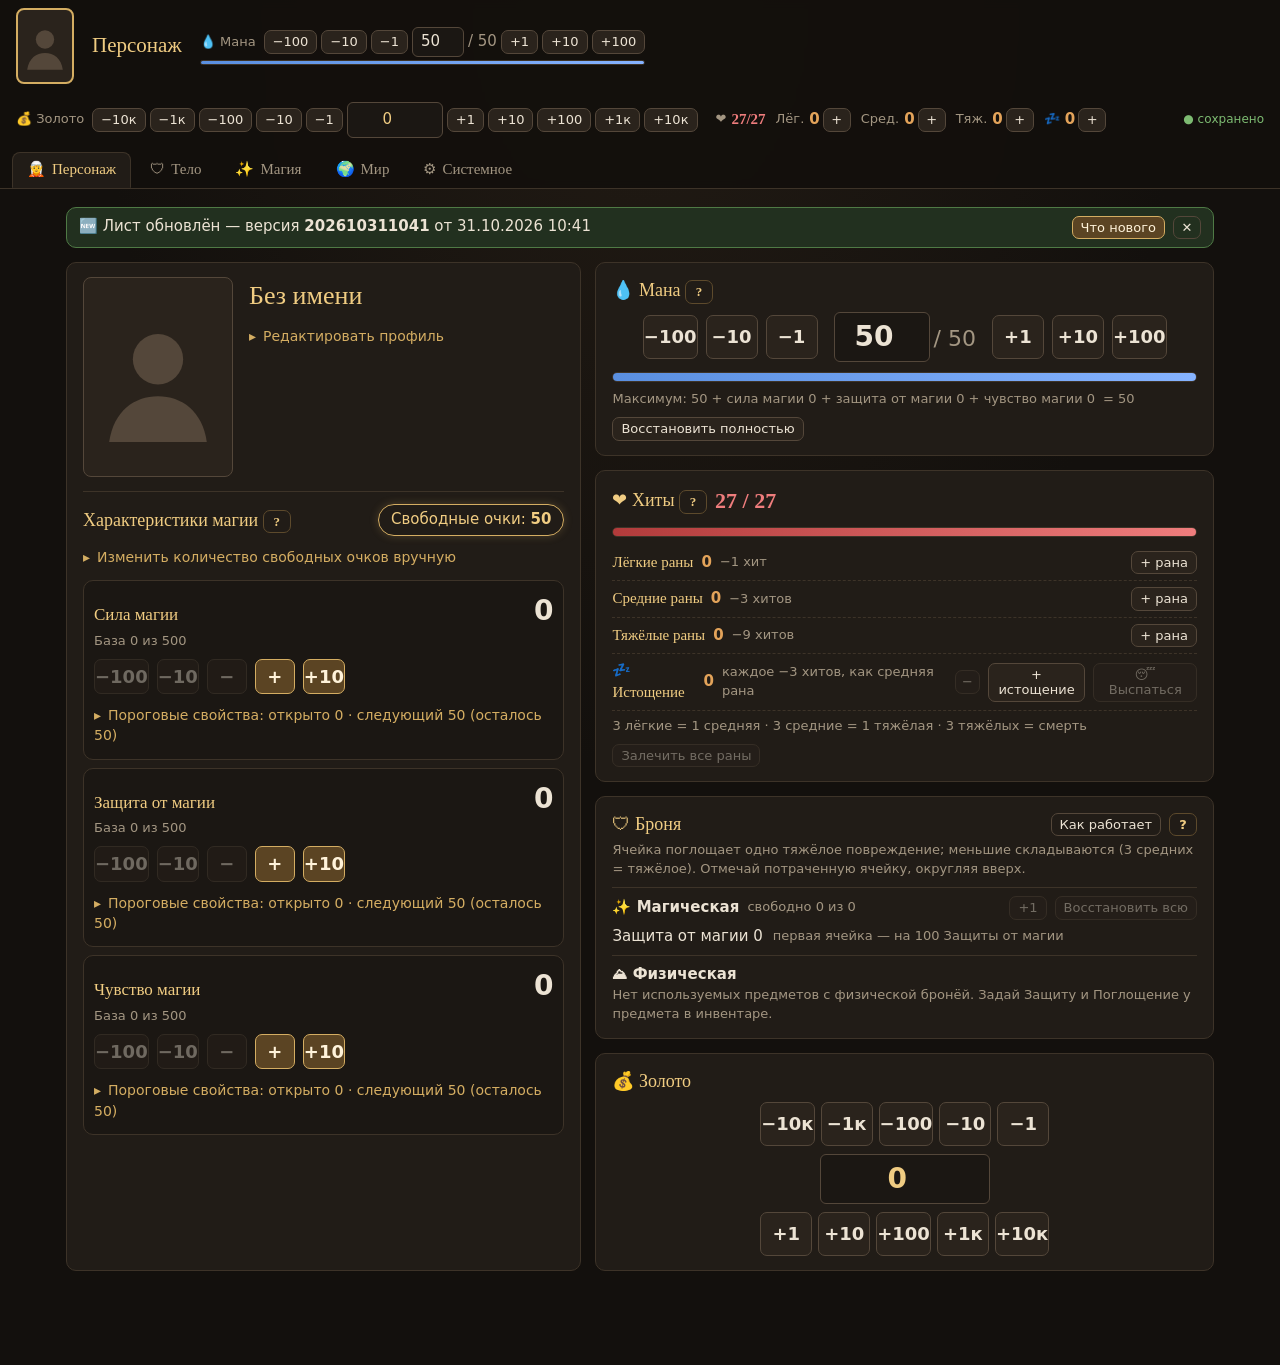
==== commit 5205595a: "Update disciplines" ====
--- a/MagesGleb/index.html
+++ b/MagesGleb/index.html
@@ -788,6 +788,39 @@
 // «Что нового» — по одной записи на выкладку, новые сверху. v — номер версии ГГГГММДДЧЧММ.
 // sections: [{ h: 'Персонаж', items: ['текст', …] }], todo: ['что сделать после обновления', …]. **жирный** поддерживается.
 const CHANGELOG = [
+  {
+    "v": "202610311041",
+    "sections": [
+      {
+        "h": "Дисциплины",
+        "items": [
+          "**Новые дисциплины от мастера:** Атлетика, Дипломатия-торговля, Юриспруденция, Менторство, Медицина, Лицедейство — в списке «+ из списка мастера…» на вкладке «Дисциплины». У Магической теории появились новые бонусы.",
+          "Если у тебя уже была дисциплина с таким названием, она стала дисциплиной мастера: твой выбор бонусов и свои бонусы сохранились.",
+          "Пока в листе работают только эффекты +1 тяжёлая рана и +1 свободный аффикс. Экономия маны, требования других бонусов и остальное — пока текстом.",
+          "**Заметки у дисциплин:** своё поле в редакторе (✎), на карточке — строкой 📝. Описание мастерской дисциплины теперь видно и при редактировании."
+        ]
+      },
+      {
+        "h": "Тайная магия",
+        "items": [
+          "**За конкретными заклинаниями обращайтесь к мастеру** — он экспортирует для вас файл, который добавляется кнопкой «⬆ Загрузить заклинание»."
+        ]
+      },
+      {
+        "h": "Мир",
+        "items": [
+          "**Новый NPC мастера — Кейтлин,** с портретом. Тому, кто сам играет Кейтлин, карточка не показывается.",
+            "**Лайт и Агнеса:** карточки «Сэр Лайт» и «Агнес» объединяются с ними, прежнее имя становится «другим именем»."
+        ]
+      },
+      {
+        "h": "Для мастера",
+        "items": [
+          "Нажми «↺ Вернуть правила из HTML», чтобы увидеть новые дисциплины: иначе в твоём браузере действуют сохранённые раньше правила."
+        ]
+      }
+    ]
+  },
   {
     "v": "202610310850",
     "sections": [
@@ -927,15 +960,17 @@
 // lvl — с какого уровня дисциплины доступен, t — название, d — описание, eff — эффекты, aka — старые написания).
 // У игрока — уровень дисциплины и отметка «выбран» у бонусов; свои бонусы можно добавлять.
 const DISCIPLINE_SEED = [
-  { n: 'Магическая теория', d: 'Даёт 1 свободный аффикс.', bonuses: [
-    { k: 'free-affix', lvl: 1, t: 'Свободный аффикс', aka: ['Свободный афикс'],
-      d: 'Знания позволяют добавлять к стихийным заклинаниям 1 аффикс в виде суффикса.',
-      eff: [{ type: 'stat', stat: 'freeSlots', operation: 'add', value: 1 }] },
-  ] },
+  {"n":"Магическая теория","d":"Даёт 1 свободный аффикс.","bonuses":[{"k":"free-affix","lvl":1,"t":"Свободный аффикс","aka":["Свободный афикс"],"d":"Знания позволяют добавлять к стихийным заклинаниям 1 аффикс в виде суффикса.","eff":[{"type":"stat","stat":"freeSlots","operation":"add","value":1}]},{"k":"mt-economy","lvl":2,"t":"Экономия маны","aka":["Экономия манны"],"d":"20% экономия маны."},{"k":"mt-overload-magic","lvl":2,"t":"Перегрузка магии","d":"Тратите на 20% больше маны на все заклинания стихий, но заклинания получают:\nВсе заклинания Воды получают дополнительное Управление.\nВсе заклинания Огня получают дополнительный Рост.\nВсе заклинания Земли получают дополнительное Укрепление.\nВсе заклинания Воздуха получают дополнительное Ускорение."},{"k":"mt-element-affix","lvl":3,"t":"Аффикс стихии","d":"Дополнительный аффикс для стихийной магии.","eff":[{"type":"stat","stat":"freeSlots","operation":"add","value":1}]},{"k":"mt-secret-keeper","lvl":3,"t":"Хранитель тайны","d":"Позволяет добавлять аффикс к заклинаниям тайной школы."},{"k":"mt-free-form","lvl":3,"t":"Свободная форма","d":"Позволяет копировать увиденные базовые формы."},{"k":"mt-overload","lvl":4,"t":"Перегрузка","d":"Можно вкладывать больше маны в заклинание и получать неожиданные эффекты — требует концентрацию."},{"k":"mt-nonverbal","lvl":4,"t":"Невербальная магия","d":"Позволяет кастовать магию невербально, без движения рук."},{"k":"mt-mix-forms","lvl":4,"t":"Смешивание форм","aka":["Смешивания форм"],"d":"Позволяет активировать сразу 2 формы в заклинании в режиме объединения или вычитания (при этом аффиксы складываются, но одинаковые не суммируются)."},{"k":"mt-unravel","lvl":5,"t":"Распутывание заклинания","d":"Можно удалить аффикс, который вам известен, из вражеского заклинания."},{"k":"mt-awaken","lvl":8,"t":"Пробуждение аффикса","d":"Вы можете пробудить 1 любой аффикс в заклинании."}]},
+  {"n":"Атлетика","d":"","bonuses":[{"k":"ath-barbarian","lvl":1,"t":"Варвар","d":"+1 тяжёлое ранение к живучести, и вам легче пользоваться тяжёлым оружием (может быть выбран лишь один вариант на первом уровне), а к физической атаке прибавляется ускорение.","eff":[{"type":"stat","stat":"heavyToDeath","operation":"add","value":1}]},{"k":"ath-infantry","lvl":1,"t":"Пехотинец","d":"+1 тяжёлое ранение к живучести, и вам легче пользоваться бронёй и щитами (может быть выбран лишь один вариант на первом уровне), а к физической атаке прибавляется укрепление.","eff":[{"type":"stat","stat":"heavyToDeath","operation":"add","value":1}]},{"k":"ath-diver","lvl":2,"t":"Дайвер","d":"Улучшает плавание и задержку дыхания."},{"k":"ath-runner","lvl":2,"t":"Гонец","d":"Улучшает ваши способности бега, взрывную силу и выносливость."},{"k":"ath-hardening","lvl":2,"t":"Закалка","d":"Снижает дискомфорт от ненастной погоды, вы не можете подхватить лёгкую хворь."}]},
+  {"n":"Дипломатия-торговля","d":"Дисциплина, улучшающая переговорную позицию и/или цены.","bonuses":[{"k":"dip-rotten","lvl":1,"t":"Гнилоуст","d":"По какой-то причине люди соглашаются делать сомнительные вещи, если вы просите: например, брать взятки или какие-то подлости. Это может не сработать с сильным духом человеком или принципиальным человеком."},{"k":"dip-fair-price","lvl":1,"t":"Честная цена","d":"Вы умеете грамотно и неоскорбительно обосновывать необходимость корректировки цены, что снижает стоимость товаров, если она может быть снижена. Вы можете получить скидку до 10%, а также повысить цену при продаже до 10% стоимости против NPC, которые считаются глупыми или доверчивыми."},{"k":"dip-perceptive","lvl":1,"t":"Проницательный","d":"Вы умеете заглядывать за кулисы и видеть некоторые бонусы или особенности NPC и игроков. В результате вас немного сложнее обмануть и на вас хуже действуют бонусы вроде Гнилоуста, Честной цены, Невинной овечки."},{"k":"dip-etiquette","lvl":1,"t":"Этикет привычка","d":"Высшее общество — это не только деньги, но и умение держать себя должным образом. Вы отточили в себе высокородные привычки, манеру принимать пищу, садиться на коня, вас чаще будут воспринимать как аристократа или придворного. Но соответственно те, кому не нравятся манеры, могут вас невзлюбить."},{"k":"dip-lamb","lvl":2,"t":"Невинная овечка","d":"Вы создаёте впечатление невинного честного человека, это улучшает вашу позицию в суде на 1 и может снизить броски оппонента-обвинителя. Не действует на проницательных NPC и тех, кто изначально очень негативно к вам относится, хотя это всё ещё может смягчить ваш приговор. Но коварным NPC вы можете показаться плохим союзником."},{"k":"dip-poker","lvl":2,"t":"Похер Фэйс","d":"Вы талантливо скрываете свои эмоции от тех, кто способен их читать, вас сложнее раскусить, вы не подаёте знаков, когда лжёте или когда оппонент прав. Это может не сработать на проницательных NPC. Также данный бонус может быть сломан во время пыток."},{"k":"dip-tramp","lvl":2,"t":"Папин Бродяга","d":"Вы подозрительный тип, люди склонны считать вас опасным. Из-за этого вас чаще подозревают в чём-либо: −1 позиция в суде. Но зато негодяи и воры тянутся к вам, они видят в вас своего — бродягу с тяжёлой судьбой."},{"k":"dip-commerce","lvl":3,"t":"Коммерческая жилка","d":"Вы уже имеете опыт торговли и смогли раскрыть в себе коммерческую жилку. Люди видят в вас того, с кем можно заработать, и к вашей цене и вашему мнению о ценности товаров стоит прислушаться. Вы можете получать скидки до 10% и повышать цены на свои товары с такой же эффективностью."},{"k":"dip-herald","lvl":3,"t":"Герольд","d":"Вы понимаете, что дела решаются в залах переговоров, а не на полях сражений. Вы умеете выступать и быть убедительным. Вас чаще замечают, когда вы произносите речь, и ваши аргументы кажутся более убедительными. Вас чаще воспринимают как посла или хорошего собеседника. Вам готовы открывать секреты и поручать важные переговоры. Также вы знаете этикет и геральдику."},{"k":"dip-father","lvl":3,"t":"Отеческая фигура","d":"Вы имеете ауру мудрого защитника, люди видят в вас заботливого отца. Даже когда вы жестоки и жадны, недалёкие умы видят в этом мудрость и хотят доверять вам. Но проницательные видят в вас манипулятора, и их доверие снижается."},{"k":"dip-reflection","lvl":4,"t":"Отражение","d":"Вы в диалоге способны проявлять чудеса эмпатии и отражать собеседника так, что он начинает думать, что вы его понимаете, что вы реально способны встать на его место и прошли через те же невзгоды, что и он. Это не про «договориться», это про личное отношение. Действует, правда, только на того, с кем идёт разговор, желательно один на один."},{"k":"dip-judge","lvl":4,"t":"Судья","d":"Вы излучаете ауру беспристрастности, ваш голос в споре способен повлиять на решения других участников, и те, кто ниже вас в иерархии, с радостью примут ваш суд как наиболее честный. Но те, кто огорчается в вас, с большей вероятностью вас возненавидят."},{"k":"dip-gang-leader","lvl":4,"t":"Лидер банды","d":"Лихой люд любит вас, люди готовы идти за вами в пекло, если вы ведёте их в первых рядах, и они очень расстроятся, если вы не будете действовать, рисковать наравне с ними и будете прятаться за их спинами. Но когда вы впереди, это внушает им чувство бессмертия. (Касается не только битв, но и переговоров.)"},{"k":"dip-messiah","lvl":5,"t":"Мессия","d":"У вас аура мессии, вы умеете так себя ставить в новом обществе, что все, глядя на вас, сразу думают, что у вас есть какие-то особые навыки, тянутся к вам, жаждут вашего внимания. Но этот эффект проходит, чем дольше вы состоите в одном обществе и чем ближе вас узнают люди. Они могут в вас огорчиться, если вы не будете поддерживать свой статус делами-чудесами."}]},
+  {"n":"Юриспруденция","aka":["Юристпруденция"],"d":"Юриспруденция — это мини-игра, в которой мы исходим из того, что спор идёт по правилам.\n2 персонажа начинают юридический спор, вначале определяют, кто обвинитель, а кто ответчик. Как правило, обвинитель начинает спор.\nМастер, исходя из ситуации, решает, какие у кого стартовые позиции. Очевидно, что попавшийся на горячем ответчик может иметь плохие позиции изначально, или хитрый юрист, раздувающий из мухи слона, может также быть в слабой позиции, будучи обвинителем.\n\nДалее участники начинают спор:\nПервый ход за обвинителем, и он выбирает аргумент из доступных ему или зовёт свидетеля.\nСвидетель может расширить данные, которые повлияют на позиции.\nПосле этого ход переходит к ответчику.\nОн тоже даёт аргумент или зовёт свидетеля.\n\nАргументы конечные и используются по 1 разу, если их что-то не восстановит.\n\nСпор закончится тогда, когда судья в лице уполномоченного лица или толпа (присяжные) решит, что с них хватит, и решение будет приниматься исходя из позиций соперников, или если аргументы обеих сторон кончатся.\n\nРазница в 5 очков очень значимая, 3 очка дают преимущество, 1 — незначительное.","bonuses":[{"k":"law-knowledge","lvl":1,"t":"Знание юриспруденции. Нулевой аргумент.","d":"Позволяет изучать юридические записи и получать ОС по ним от мастера вместо «ты не разбираешься», а также даёт возможность подготовить дело.\nЕсли дело подготовлено, вы получаете +1 к броскам в течение спора, и это позволяет увидеть стартовые позиции и потенциальных свидетелей. Для подготовки дела вам нужны документы по делу.\nЕщё изучение дела может дать вам какой-то из аргументов:\nОправдательный, Прецедент, Рефрейминг, Заготовленный или Дотошный. Вы сможете использовать что-то дважды или использовать его, если вы его даже не знали.\nПри этом игроку надо хоть что-то озвучить, это даст + или − к броску.\nЕщё могут быть скрытые + и −.\n\n1 — снижает вашу позицию и повышает позицию оппонента\n2 — снижает вашу позицию\n3 — ничего не даёт\n4 — ничего не даёт\n5 — повышает вашу позицию\n6 — повышает вашу позицию и снижает позицию оппонента"},{"k":"law-excuse","lvl":2,"t":"Оправдательный аргумент","d":"Используется в диалоге: на основе знаний юриспруденции можно попытаться оправдать человека или себя, используя лазейки в законах. Это укрепляет вашу позицию и может вовсе отменить прецедент, если позиция оппонента уже дошла до ноля.\n1–2 — не подействовал\n3–5 — вы получаете 1 позицию\n6 — вы получаете 2 позиции"},{"k":"law-pillar","lvl":2,"t":"Аргумент столба","d":"Позволяет придумать повод обвинить любого в чём-то, используя разночтение законов. Это создаст прецедент или снижает позицию оппонента, если уже идёт юридический спор.\n1–2 — не подействовал\n3–5 — оппонент теряет 1 позицию\n6 — оппонент теряет 2 позиции"},{"k":"law-precedent","lvl":2,"t":"Прецедент аргумент","d":"Вы знаете древний прецедент, который улучшит вашу позицию на 1, но это позволяет оппоненту использовать какой-то аргумент повторно."},{"k":"law-counter","lvl":3,"t":"Контраргумент","aka":["Контр аргумент"],"d":"Вы указываете на несовершенство линии защиты или обвинения, это отменяет последние аргументы для вас и вашего оппонента."},{"k":"law-reframing","lvl":3,"t":"Рефрейминг аргумент","d":"Данный аргумент может перенести конфликт в другую юридическую плоскость, это удаляет сторонние бонусы к броскам, например подготовку или стороннее влияние."},{"k":"law-speculative","lvl":4,"t":"Спекулятивный аргумент","d":"Вы выворачиваете законы так, как вам удобно, это виртуозно, но опасно.\nПовышает вашу позицию на 3, но даёт −1 к дальнейшим броскам в споре, а если следом оппонентом будет использован контраргумент, вы получите −2 к позиции, но сохраните дебаф."},{"k":"law-meticulous","lvl":4,"t":"Дотошный аргумент","aka":["Дотошный аргумнт"],"d":"Вы апеллируете к документам и придираетесь к формулировкам, в этот момент эффект от подготовки оппонента меняется с + на −, а если у оппонента не подготовлены документы, то он получит −2 к позиции. Если после этого оппонентом будет использован Прецедент аргумент, вы инвертируете свой бонус подготовки, а если подготовки нет, то получите −2 к позиции."},{"k":"law-prepared","lvl":5,"t":"Заготовленный аргумент","aka":["Заготовленный аргуемнт"],"d":"Данный аргумент позволит вам повторно использовать уже использованный аргумент: выберите из списка своих использованных аргументов."},{"k":"law-preemptive","lvl":5,"t":"Опережающий аргумент","d":"Данный аргумент запретит вашему оппоненту использовать какой-то из выбранных вами типов аргументов. Вы не знаете, какие аргументы есть у оппонента, так что это риск."}]},
+  {"n":"Менторство","d":"Навык обучения других персонажей.","bonuses":[{"k":"men-practice","lvl":1,"t":"Уклон в практику","d":"Ваши ученики быстрее осваивают формы и аффиксы. Каждый месяц вы можете выбрать дополнительную форму или аффикс, которому обучите своих учеников; количество успехов определяется броском кубика, минимум 1 успех. В общем-то, если у вас 1 ученик, это всегда успех."},{"k":"men-theory","lvl":1,"t":"Уклон в теорию","d":"Ваши ученики быстрее осваивают теоретические дисциплины вроде магической теории и тайных школ. Каждый месяц можно выбрать 1 дисциплину, которой вы обучите 1 ученика."},{"k":"men-group","lvl":1,"t":"Работа с группой","d":"Когда кто-то из ваших учеников получает повышение, вы можете дать такое же повышение ещё одному ученику, если он готов. Но не больше одного за один раз."},{"k":"men-self","lvl":1,"t":"Развитие через преподавание","d":"Вы больше сосредоточены на саморазвитии и, обучая других, учитесь сами. Вы получаете 1 инсайд за каждые 3 повышения учеников, но не более трёх инсайдов в месяц."}]},
+  {"n":"Медицина","aka":["Медецина"],"d":"Навыки врачевания и диагностики немагическими способами (работают в комбо с магическими).","bonuses":[{"k":"med-first-aid","lvl":1,"t":"Первая помощь","aka":["Первая помочь"],"d":"Помощь на месте, задача — не дать умереть здесь и сейчас. Транспортировка больных и раненых, базовый уход, гисмургия и т. д."},{"k":"med-folk","lvl":1,"t":"Народная медицина","d":"Народные средства лечения, определение распространённых болезней и повитуха."},{"k":"med-herbalist","lvl":2,"t":"Знахарь","d":"Специалист по травам и болезням."},{"k":"med-barber","lvl":2,"t":"Цирюльник","d":"Дантист, ампутация, обработка ран."},{"k":"med-apothecary","lvl":3,"t":"Апотекарий","d":"Специалист по приготовлению лечебных зелий и снадобий."},{"k":"med-surgeon","lvl":3,"t":"Хирург","aka":["Херург"],"d":"Специалист по сложным операциям и т. д."},{"k":"med-doctor","lvl":4,"t":"Доктор","d":"Университетский уровень: теория, диагностика, очень широкий сектор знаний — эпидемиология, анатомия, лекарственные средства."}]},
+  {"n":"Лицедейство (выступление)","d":"Актёрские, театральные и музыкальные навыки, фокусы.","bonuses":[{"k":"act-harlequin","lvl":1,"t":"Арлекин","d":"Способен приковать к себе внимание, его притворство можно раскусить,\nНо всё равно ваш взгляд прицепит он желаньем, его перформанс страшно упустить."},{"k":"act-talker","lvl":1,"t":"Краснобай","d":"Рассказчик: в его истории хочется верить, его слог хочется слушать; вызывающий доверие рассказчик с ласкающим слух поставленным голосом."},{"k":"act-minstrel","lvl":1,"t":"Менестрель","aka":["Менистрель"],"d":"Бродячий музыкант, способный играть на одном или нескольких инструментах, способен подхватить ритм, дополнить выступление или играть фоном."},{"k":"act-dancer","lvl":2,"t":"Танцор","d":"Способный двигаться грациозно и ловко сотрудник труппы, приковывающий к себе взгляды своими движениями."},{"k":"act-trickster","lvl":2,"t":"Фокусник — шулер","aka":["Фокусник - шуллер"],"d":"В его руках предмет способен исчезать и появляться, как по волшебству,\nНу а за карточным столом в игре на деньги, признаться, доверья нет ему.\nТребует Арлекин."},{"k":"act-poet","lvl":2,"t":"Поэт","d":"Он текст напишет и балладу сложит, но не всегда на первых он ролях.\nВсё чаще за пределом сцены творит он путь других, уложенный в словах."},{"k":"act-acrobat","lvl":3,"t":"Акробат","d":"Гибкий, проворный, делает невероятные движения, в которые сложно поверить.\nТребует (Арлекин, Танцор, Фокусник)."},{"k":"act-bard","lvl":3,"t":"Бард","d":"Учёный муж, мастер поэзии и рифмы, хранит историю и прославляет музыку, способен выдать текст экспромтом, связать воедино истину и вымысел красиво и искусно.\nТребует (Менестрель, Краснобай, Поэт)."}]},
 ];
 
 // NPC мастера: карточка есть у всех игроков. Имя и картинка — отсюда; статусы, фракции, связи, заметки у каждого свои.
-const NPC_SEED = ['Агам', 'Агнеса', 'Жасмин', 'Изабелла', 'Касандра', 'Лайт', 'Новоиспечённый', 'Пирсон', 'Туманщица', 'Элла'].map(n => ({ n, img: `NPC/${n}.jpg` }));
+const NPC_SEED = ['Агам', 'Агнеса', 'Жасмин', 'Изабелла', 'Касандра', 'Кейтлин', 'Лайт', 'Новоиспечённый', 'Пирсон', 'Туманщица', 'Элла'].map(n => ({ n, img: `NPC/${n}.jpg`, aka: { 'Лайт': ['Сэр Лайт', 'Сер Лайт'], 'Агнеса': ['Агнес'] }[n] || [] }));
 
 // Свойства заклинаний — справочник мастера. coef — коэффициент свойства (пока у всех 1).
 const PROP_SEED = [
@@ -1410,6 +1445,7 @@
       || s.npcs.find(x => !matched.has(x) && x.kind !== 'group' && toTags(x.aliases).some(a => names.includes(normName(a))));
     if (!n) { n = newNpc('person', sd.n); s.npcs.push(n); }
     matched.add(n);
+    if (n.name && normName(n.name) !== normName(sd.n)) n.aliases = [...new Set([...toTags(n.aliases), n.name.trim()])];
     Object.assign(n, { name: sd.n, image: sd.img || '', sys: true });
   }
   for (const n of s.npcs) if (!matched.has(n)) delete n.sys;
@@ -1544,7 +1580,7 @@
   const sysForms = new Set(em.forms.filter(f => f.sys).map(f => f.id));
   const slim = { ...state,
     // дисциплины из правил: уровень и выбор бонусов; свои бонусы — целиком
-    disciplines: state.disciplines.map(d => !d.sys ? d : { id: d.id, name: d.name, level: d.level,
+    disciplines: state.disciplines.map(d => !d.sys ? d : { id: d.id, name: d.name, level: d.level, notes: d.notes || '',
       levels: d.levels.map(lv => lv.sys ? { id: lv.id, key: lv.key, chosen: !!lv.chosen } : lv) }),
     elementalMagic: { ...em,
     elements: em.elements.map(el => ({ ...el, stages: el.stages.map(st => ({ id: st.id, name: st.name, unlocked: !!st.unlocked })) })),
@@ -2980,7 +3016,7 @@
 function renderDisciplinesTab(v) {
   const L = searchableList({
     key: 'disc', placeholder: 'Поиск дисциплины…', items: () => state.disciplines,
-    filter: (d, q) => has(q, d.name, d.description), renderItem: disciplineCard, empty: 'Дисциплин пока нет.',
+    filter: (d, q) => has(q, d.name, d.description, d.notes), renderItem: disciplineCard, empty: 'Дисциплин пока нет.',
   });
   // дисциплины из правил мастера, которых у персонажа ещё нет
   const missing = DISCIPLINE_SEED.filter(sd => !state.disciplines.some(d => normName(d.name) === normName(sd.n)));
@@ -3032,8 +3068,10 @@
       h('span', { class: 'muted small' }, 'уровень'), levelCtl(d, 'level'), editToggle(d.id)),
     ed && d.sys && ui.master ? masterDisciplineEditor(d) : ed ? h('div', { class: 'form' },
       ui.master && !d.sys ? h('div', null, btn('🎓 Сделать дисциплиной мастера', () => promoteDiscipline(d), 'master-btn small')) : null,
-      d.sys ? h('p', { class: 'hint', style: 'margin:0' }, 'Дисциплина из правил мастера. Его бонусы (🔒) можно только выбирать; свои бонусы — добавлять и править.')
+      d.sys ? [d.description ? h('div', { class: 'desc' }, rich(d.description)) : null,
+          h('p', { class: 'hint', style: 'margin:0' }, 'Дисциплина из правил мастера. Его бонусы (🔒) можно только выбирать; свои бонусы — добавлять и править.')]
         : [field('Название', txt(d, 'name', { nameFor: d.id })), field('Описание', txt(d, 'description', { multi: true, rows: 3 }))],
+      field('Заметки', txt(d, 'notes', { multi: true, rows: 3, placeholder: 'только для тебя' })),
       h('div', { class: 'sub' },
         h('div', { class: 'sub-title' }, 'Бонусы дисциплины: на каждом уровне выбирается один бонус своего или более низкого уровня'),
         levels.map(lv => lv.sys ? h('div', { class: 'disc-level sys' },
@@ -3060,6 +3098,7 @@
       dangerRow('Удалить дисциплину', () => removeWithConfirm(state.disciplines, d, `Удалить дисциплину «${d.name}»?` +
         (d.sys ? ' Её можно будет снова добавить из списка мастера.' : ''))))
       : [d.description ? h('div', { class: 'desc' }, rich(d.description)) : null,
+         d.notes ? h('div', { class: 'notes' }, '📝 ', rich(d.notes)) : null,
          open.length ? [
            h('div', { class: 'small ' + (chosen > cur ? 'warn' : 'muted'), style: 'margin-top:6px' },
              `Бонусы: выбрано ${chosen} из ${cur}` + (chosen < cur ? ' — можно выбрать ещё' : '')),
@@ -3245,8 +3284,9 @@
     renderItem: arcaneCard, empty: 'Заклинаний нет.',
   });
   v.append(
-    h('p', { class: 'hint' }, 'Тайные школы: ', ARCANE_SCHOOLS.map(x => x[1]).join(', '), '. Заклинания добавляются кнопкой или загружаются из файла ',
-      '(мастер или другой игрок сохраняет его кнопкой «⬇ Экспорт» у заклинания). ',
+    h('p', { class: 'hint' }, 'Тайные школы: ', ARCANE_SCHOOLS.map(x => x[1]).join(', '), '. ',
+      h('b', null, 'За конкретными заклинаниями обращайтесь к мастеру — он экспортирует для вас красивый текст.'),
+      ' Полученный файл добавляется кнопкой «⬆ Загрузить заклинание». Свои заклинания можно завести и вручную. ',
       'Кнопка «Применить» списывает ману, а также истощение и характеристики, если они указаны.'),
     h('section', { class: 'panel' },
       h('div', { class: 'row' }, h('b', null, 'Мои тайные школы:'),
@@ -6442,6 +6482,7 @@
         sd.n = v; d.name = v;
       }))),
     field('Описание', ruleInput(sd.d, v => { sd.d = v; }, { multi: true })),
+    field('Заметки (только твои, в правила не уходят)', txt(d, 'notes', { multi: true, rows: 3 })),
     h('div', { class: 'sub' },
       h('div', { class: 'sub-title' }, 'Бонусы мастера: игрок выбирает их галочкой'),
       sd.bonuses.map((b, i) => h('div', { class: 'disc-level sys' },
